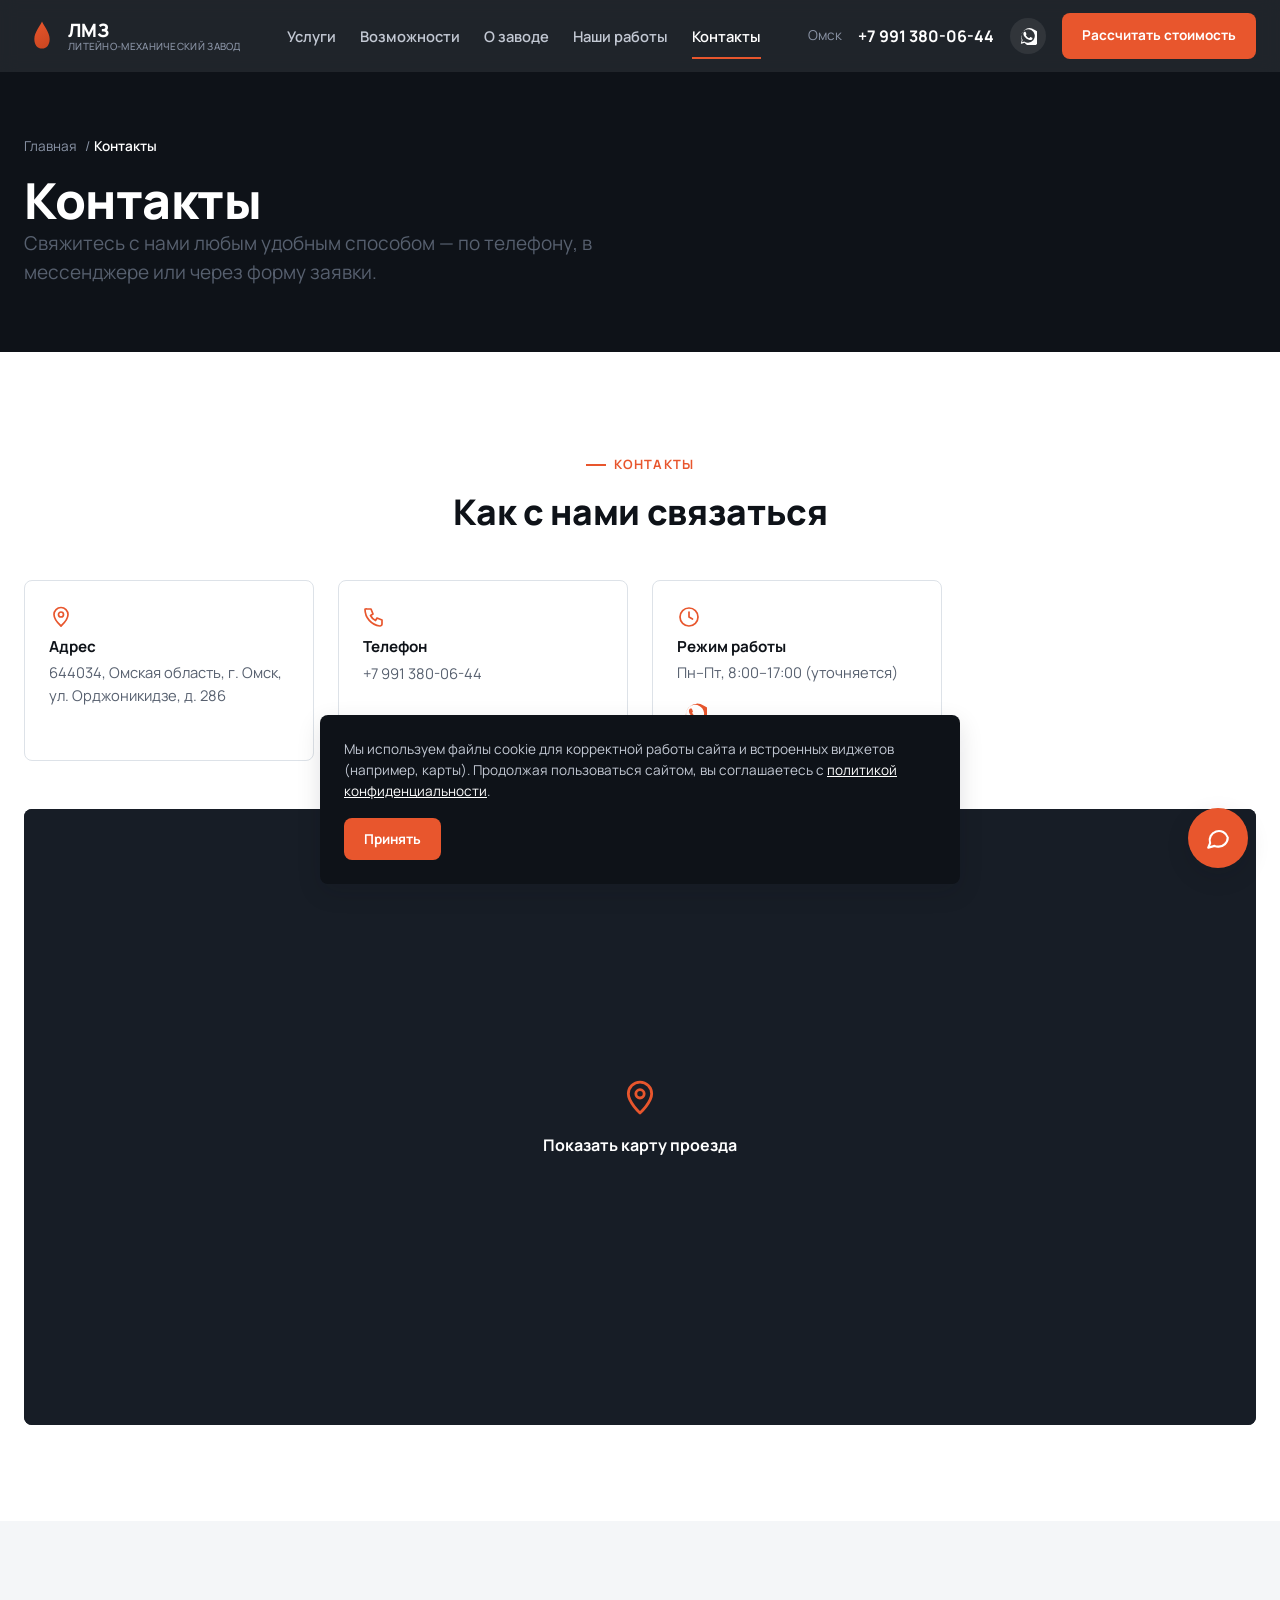
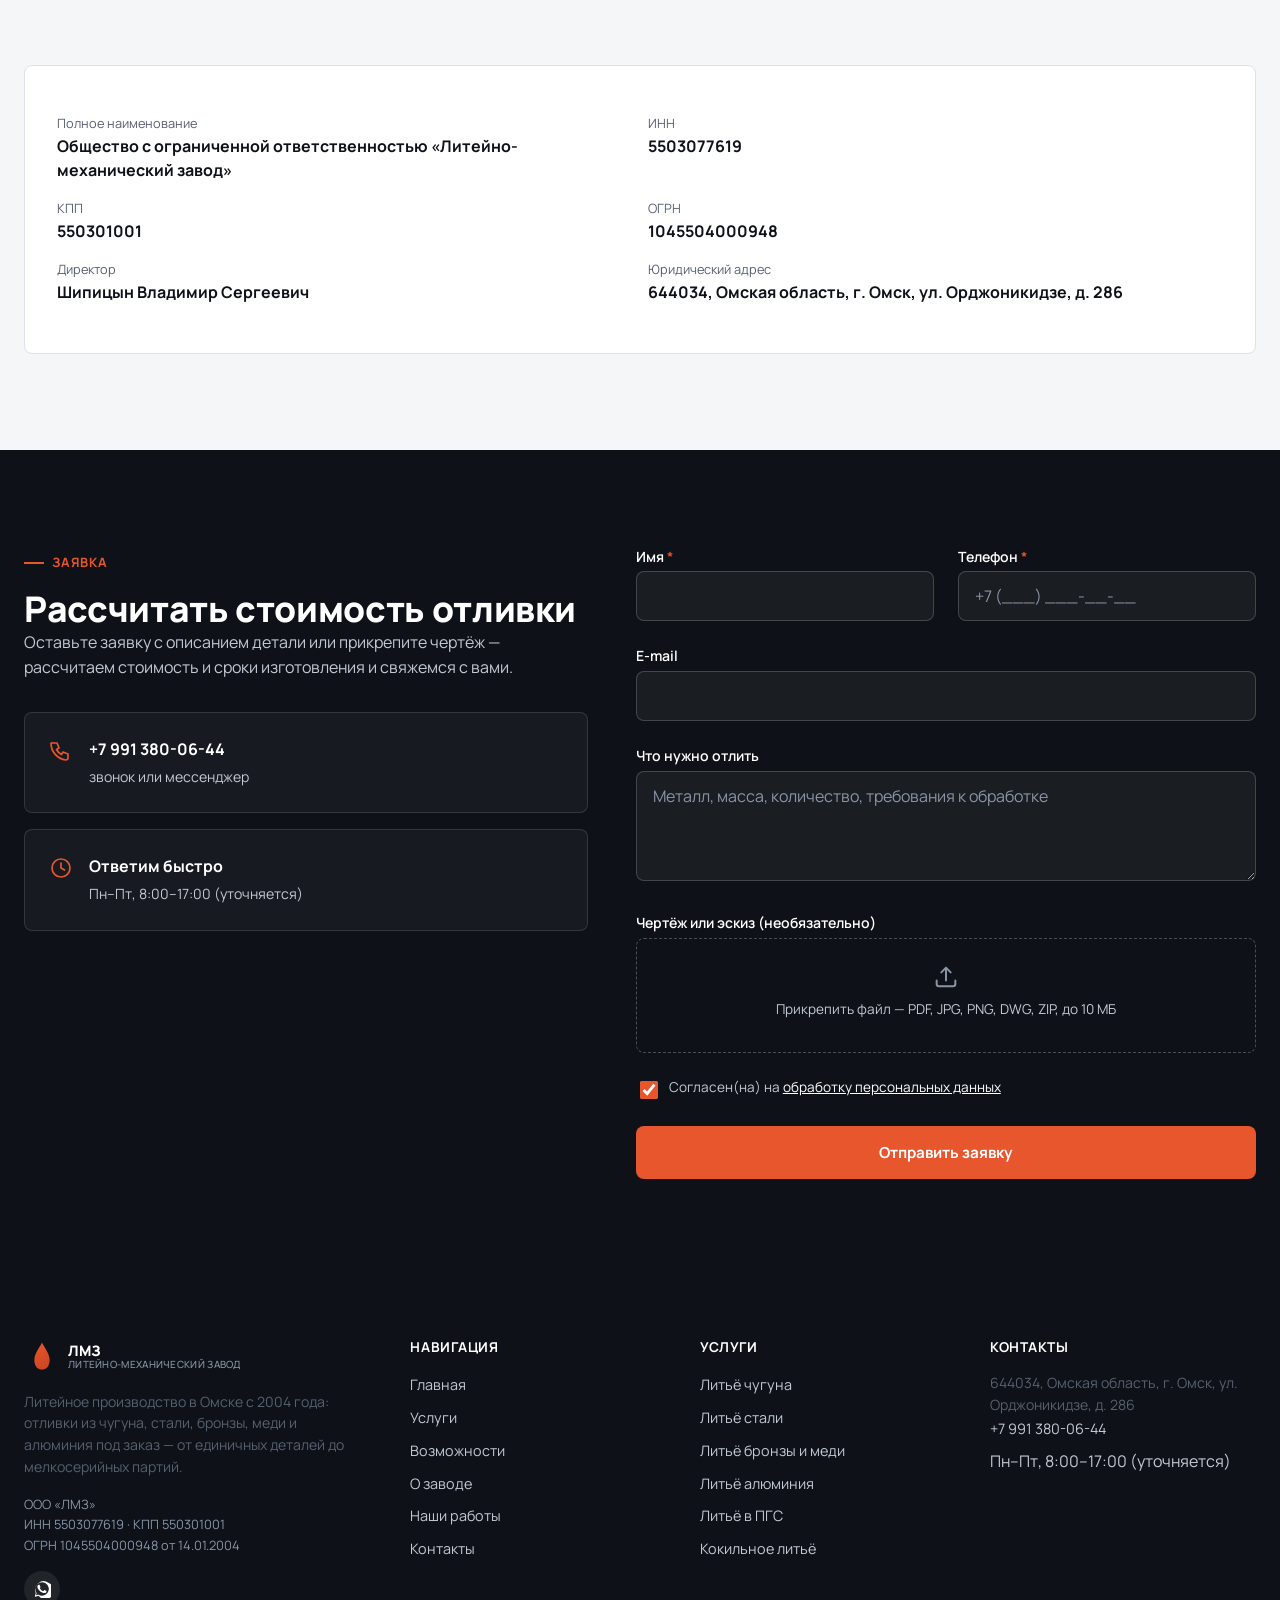
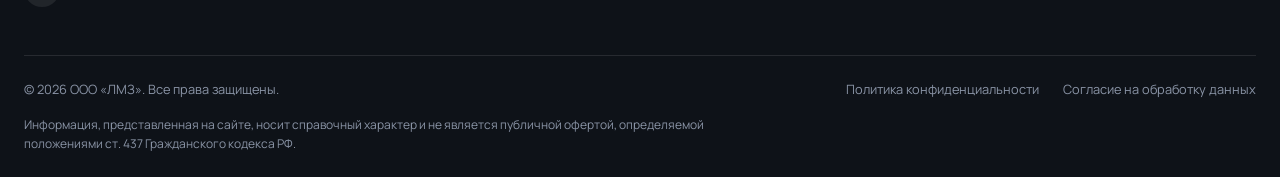
==== kontakty/index.html @ 40cdda14 "Fix flash of unstyled content on page load Remove the media="print"/onload async CSS trick on all pa" ====
<!DOCTYPE html>
<html lang="ru">
<head>
  <meta charset="UTF-8">
  <meta name="viewport" content="width=device-width, initial-scale=1">
  <title>Контакты ЛМЗ — адрес и телефон в Омске</title>
  <meta name="description" content="Контакты ООО «ЛМЗ»: адрес в Омске, телефон, мессенджеры, реквизиты компании, форма заявки на расчёт стоимости отливки.">
  <link rel="canonical" href="https://lmz-omsk.ru/kontakty/">
  <meta property="og:type" content="website">
  <meta property="og:locale" content="ru_RU">
  <meta property="og:site_name" content="ООО «ЛМЗ» — литейно-механический завод, Омск">
  <meta property="og:title" content="Контакты ЛМЗ — адрес и телефон в Омске">
  <meta property="og:description" content="Контакты ООО «ЛМЗ»: адрес в Омске, телефон, мессенджеры, реквизиты компании, форма заявки на расчёт стоимости отливки.">
  <meta property="og:url" content="https://lmz-omsk.ru/kontakty/">
  <meta property="og:image" content="https://lmz-omsk.ru/assets/img/og-image.png">
  <meta property="og:image:width" content="1200">
  <meta property="og:image:height" content="630">
  <meta name="twitter:card" content="summary_large_image">
  <meta name="twitter:title" content="Контакты ЛМЗ — адрес и телефон в Омске">
  <meta name="twitter:description" content="Контакты ООО «ЛМЗ»: адрес в Омске, телефон, мессенджеры, реквизиты компании, форма заявки на расчёт стоимости отливки.">
  <meta name="twitter:image" content="https://lmz-omsk.ru/assets/img/og-image.png">
  <link rel="icon" href="/favicon.ico" sizes="any">
  <link rel="icon" href="/assets/img/favicon.svg" type="image/svg+xml">
  <link rel="apple-touch-icon" href="/assets/img/apple-touch-icon.png">
  <link rel="manifest" href="/site.webmanifest">
  <meta name="theme-color" content="#0E1218">
  <link rel="preload" href="/assets/fonts/manrope-latin-700-normal.woff2" as="font" type="font/woff2" crossorigin>
  <link rel="preload" href="/assets/fonts/manrope-cyrillic-700-normal.woff2" as="font" type="font/woff2" crossorigin>
  <style>:root{--c-graphite-900:#0E1218;--c-graphite-800:#171D26;--c-bg:#F4F6F8;--c-white:#fff;--c-accent:#E8562D;--c-steel-light:#C3C9D4;--font-main:'Manrope',-apple-system,BlinkMacSystemFont,'Segoe UI',Arial,sans-serif;--header-h:72px;--container-max:1280px;--container-pad:16px}@media(min-width:768px){:root{--container-pad:24px}}*,*::before,*::after{box-sizing:border-box}body{margin:0;font-family:var(--font-main);color:#0E1218;background:var(--c-bg);line-height:1.55;overflow-x:hidden}.container{max-width:var(--container-max);margin:0 auto;padding-left:var(--container-pad);padding-right:var(--container-pad)}.site-header{position:sticky;top:0;z-index:500;background:rgba(14,18,24,.92);color:#fff;height:var(--header-h)}.site-header__inner{height:100%;display:flex;align-items:center;justify-content:space-between;gap:24px}.logo{display:flex;align-items:center;gap:8px;font-weight:800;font-size:1.15rem}h1{font-size:clamp(1.9rem,1.5rem + 2vw,3.2rem);font-weight:800;line-height:1.12}</style>
  <link rel="stylesheet" href="/assets/css/style.css">
  <script type="application/ld+json">{"@context":"https://schema.org","@type":"LocalBusiness","@id":"https://lmz-omsk.ru/#organization","name":"ООО «ЛМЗ» — Литейно-механический завод","legalName":"Общество с ограниченной ответственностью «Литейно-механический завод»","alternateName":"ЛМЗ","taxID":"5503077619","url":"https://lmz-omsk.ru/","logo":"https://lmz-omsk.ru/assets/img/icon-512.png","image":"https://lmz-omsk.ru/assets/img/og-image.png","telephone":"+79913800644","foundingDate":"2004-01-14","address":{"@type":"PostalAddress","streetAddress":"ул. Орджоникидзе, д. 286","addressLocality":"Омск","addressRegion":"Омская область","postalCode":"644034","addressCountry":"RU"},"geo":{"@type":"GeoCoordinates","latitude":54.9926,"longitude":73.3252},"openingHoursSpecification":{"@type":"OpeningHoursSpecification","dayOfWeek":["Monday","Tuesday","Wednesday","Thursday","Friday"],"opens":"08:00","closes":"17:00"},"priceRange":"$$"}</script>
  <script type="application/ld+json">{"@context":"https://schema.org","@type":"WebSite","@id":"https://lmz-omsk.ru/#website","url":"https://lmz-omsk.ru/","name":"ООО «ЛМЗ» — литейное производство в Омске","inLanguage":"ru-RU"}</script>
  <script type="application/ld+json">{"@context":"https://schema.org","@type":"BreadcrumbList","itemListElement":[{"@type":"ListItem","position":1,"name":"Главная","item":"https://lmz-omsk.ru/"},{"@type":"ListItem","position":2,"name":"Контакты"}]}</script>
  <!-- Яндекс.Метрика: вставьте код счётчика перед закрывающим тегом </head> или в начало <body>.
       Не забудьте задать window.YM_COUNTER_ID = <ваш ID> — main.js использует его для целей (form_submit, click_phone, click_messenger, map_open). -->
  <!-- Google Analytics (GA4): вставьте стандартный тег gtag.js перед закрывающим тегом </head>. -->
  
</head>
<body>
  <!-- Яндекс.Метрика (счётчик): вставьте код сразу после открывающего тега <body> -->
  <a class="skip-link" href="#main">К основному содержанию</a>
  <header class="site-header">
    <div class="container site-header__inner">
      <a href="/" class="logo" aria-label="ЛМЗ — на главную">
        <svg viewBox="0 0 40 40" class="logo__mark" aria-hidden="true"><path fill="url(#lmzGrad)" d="M20 4c1 3 8.5 12.3 8.5 19.2C28.5 30 24.8 34 20 34s-8.5-4-8.5-10.8C11.5 16.3 19 7 20 4z"/><defs><linearGradient id="lmzGrad" x1="11" y1="4" x2="29" y2="34" gradientUnits="userSpaceOnUse"><stop stop-color="#E8562D"/><stop offset="1" stop-color="#C8451F"/></linearGradient></defs></svg>
        <span class="logo__text">ЛМЗ<span class="logo__sub">Литейно-механический завод</span></span>
      </a>
      <nav class="main-nav" aria-label="Основная навигация">
        <a href="/uslugi/">Услуги</a>
        <a href="/vozmozhnosti/">Возможности</a>
        <a href="/o-zavode/">О заводе</a>
        <a href="/raboty/">Наши работы</a>
        <a href="/kontakty/">Контакты</a>
      </nav>
      <div class="header-actions">
        <span class="header-city">Омск</span>
        <a class="header-phone" href="tel:+79913800644" data-site-phone-href data-site-phone>+7 991 380-06-44</a>
        <div class="header-messengers">
          <a href="#" class="icon-btn icon-btn--whatsapp" data-messenger="whatsapp" data-messenger-wrap aria-label="Написать в WhatsApp"><svg viewBox="0 0 24 24" fill="currentColor" aria-hidden="true"><path d="M17.5 14.4c-.3-.1-1.7-.9-2-1-.3-.1-.5-.1-.7.1-.2.3-.8 1-.9 1.1-.2.2-.3.2-.6.1-.3-.1-1.3-.5-2.4-1.5-.9-.8-1.5-1.8-1.7-2.1-.2-.3 0-.5.1-.6.1-.1.3-.3.4-.5.1-.1.2-.3.2-.4.1-.2 0-.3 0-.5-.1-.1-.7-1.6-.9-2.2-.2-.5-.5-.5-.7-.5h-.6c-.2 0-.5.1-.8.4-.3.3-1 1-1 2.4s1.1 2.8 1.2 3c.1.2 2.1 3.2 5.1 4.4.7.3 1.3.5 1.7.6.7.2 1.4.2 1.9.1.6-.1 1.7-.7 2-1.4.2-.7.2-1.2.1-1.4-.1-.1-.3-.2-.6-.3z"/><path d="M20.5 3.5A11.4 11.4 0 0 0 3.7 17.4L2.5 21.5a.6.6 0 0 0 .74.74l4.24-1.13A11.4 11.4 0 1 0 20.5 3.5zM12 20.9a9 9 0 0 1-4.6-1.26l-.33-.2-3.06.8.82-2.98-.21-.34A9 9 0 1 1 12 20.9z"/></svg></a>
          <a href="#" class="icon-btn icon-btn--telegram" data-messenger="telegram" data-messenger-wrap aria-label="Написать в Telegram"><svg viewBox="0 0 24 24" fill="currentColor" aria-hidden="true"><path d="M21.4 4.2 3 11.2c-.9.35-.86 1.65.06 1.95l4.4 1.42 1.7 5.46c.24.77 1.2.99 1.77.42l2.5-2.5 4.62 3.4c.75.55 1.83.15 2.03-.75l3.3-14.9c.22-1.02-.79-1.9-1.98-1.45zM8.9 13.4l9-6.15c.3-.2.6.2.34.44l-7.4 6.9-.3 3.1-1.64-4.29z"/></svg></a>
          <a href="#" class="icon-btn icon-btn--max" data-messenger="max" data-messenger-wrap aria-label="Написать в MAX"><svg viewBox="0 0 24 24" fill="currentColor" aria-hidden="true"><path d="M4 5.5A2.5 2.5 0 0 1 6.5 3h11A2.5 2.5 0 0 1 20 5.5v9A2.5 2.5 0 0 1 17.5 17H10l-4.4 3.5c-.6.5-1.6.05-1.6-.75V17h-.5A2.5 2.5 0 0 1 1 14.5v-9A2.5 2.5 0 0 1 3.5 3H4v2.5z" opacity="0"/><rect x="2" y="4" width="20" height="14" rx="3" fill="none" stroke="currentColor" stroke-width="1.7"/><path d="M6 14V9l3 3.5L12 9v5" fill="none" stroke="currentColor" stroke-width="1.7" stroke-linecap="round" stroke-linejoin="round"/><path d="M15 9v5M18 9v5M15 11.3h3" fill="none" stroke="currentColor" stroke-width="1.7" stroke-linecap="round" stroke-linejoin="round"/></svg></a>
        </div>
        <a href="/kontakty/#zayavka" class="btn btn-primary btn-sm header-cta">Рассчитать стоимость</a>
        <button type="button" class="burger" aria-label="Открыть меню" aria-expanded="false">
          <span></span><span></span><span></span>
        </button>
      </div>
    </div>
  </header>
  <div class="mobile-menu" id="mobile-menu">
    <nav class="mobile-menu__nav" aria-label="Мобильная навигация">
      <a href="/">Главная</a>
      <a href="/uslugi/">Услуги</a>
      <a href="/vozmozhnosti/">Возможности</a>
      <a href="/o-zavode/">О заводе</a>
      <a href="/raboty/">Наши работы</a>
      <a href="/kontakty/">Контакты</a>
    </nav>
    <div class="mobile-menu__contacts">
      <a class="btn btn-primary btn-block" href="/kontakty/#zayavka">Рассчитать стоимость</a>
      <a class="header-phone" href="tel:+79913800644" data-site-phone-href data-site-phone style="display:block;font-size:1.2rem">+7 991 380-06-44</a>
      <div class="mobile-menu__messengers">
        <a href="#" class="icon-btn icon-btn--whatsapp" data-messenger="whatsapp" data-messenger-wrap aria-label="Написать в WhatsApp"><svg viewBox="0 0 24 24" fill="currentColor" aria-hidden="true"><path d="M17.5 14.4c-.3-.1-1.7-.9-2-1-.3-.1-.5-.1-.7.1-.2.3-.8 1-.9 1.1-.2.2-.3.2-.6.1-.3-.1-1.3-.5-2.4-1.5-.9-.8-1.5-1.8-1.7-2.1-.2-.3 0-.5.1-.6.1-.1.3-.3.4-.5.1-.1.2-.3.2-.4.1-.2 0-.3 0-.5-.1-.1-.7-1.6-.9-2.2-.2-.5-.5-.5-.7-.5h-.6c-.2 0-.5.1-.8.4-.3.3-1 1-1 2.4s1.1 2.8 1.2 3c.1.2 2.1 3.2 5.1 4.4.7.3 1.3.5 1.7.6.7.2 1.4.2 1.9.1.6-.1 1.7-.7 2-1.4.2-.7.2-1.2.1-1.4-.1-.1-.3-.2-.6-.3z"/><path d="M20.5 3.5A11.4 11.4 0 0 0 3.7 17.4L2.5 21.5a.6.6 0 0 0 .74.74l4.24-1.13A11.4 11.4 0 1 0 20.5 3.5zM12 20.9a9 9 0 0 1-4.6-1.26l-.33-.2-3.06.8.82-2.98-.21-.34A9 9 0 1 1 12 20.9z"/></svg></a>
        <a href="#" class="icon-btn icon-btn--telegram" data-messenger="telegram" data-messenger-wrap aria-label="Написать в Telegram"><svg viewBox="0 0 24 24" fill="currentColor" aria-hidden="true"><path d="M21.4 4.2 3 11.2c-.9.35-.86 1.65.06 1.95l4.4 1.42 1.7 5.46c.24.77 1.2.99 1.77.42l2.5-2.5 4.62 3.4c.75.55 1.83.15 2.03-.75l3.3-14.9c.22-1.02-.79-1.9-1.98-1.45zM8.9 13.4l9-6.15c.3-.2.6.2.34.44l-7.4 6.9-.3 3.1-1.64-4.29z"/></svg></a>
        <a href="#" class="icon-btn icon-btn--max" data-messenger="max" data-messenger-wrap aria-label="Написать в MAX"><svg viewBox="0 0 24 24" fill="currentColor" aria-hidden="true"><path d="M4 5.5A2.5 2.5 0 0 1 6.5 3h11A2.5 2.5 0 0 1 20 5.5v9A2.5 2.5 0 0 1 17.5 17H10l-4.4 3.5c-.6.5-1.6.05-1.6-.75V17h-.5A2.5 2.5 0 0 1 1 14.5v-9A2.5 2.5 0 0 1 3.5 3H4v2.5z" opacity="0"/><rect x="2" y="4" width="20" height="14" rx="3" fill="none" stroke="currentColor" stroke-width="1.7"/><path d="M6 14V9l3 3.5L12 9v5" fill="none" stroke="currentColor" stroke-width="1.7" stroke-linecap="round" stroke-linejoin="round"/><path d="M15 9v5M18 9v5M15 11.3h3" fill="none" stroke="currentColor" stroke-width="1.7" stroke-linecap="round" stroke-linejoin="round"/></svg></a>
      </div>
    </div>
  </div>
  <main id="main">
<header class="page-hero">
    <nav class="breadcrumbs" aria-label="Хлебные крошки"><div class="container"><ol><li><a href="/">Главная</a></li><li aria-current="page">Контакты</li></ol></div></nav>
    <div class="container">
      <h1>Контакты</h1>
      <p class="lead">Свяжитесь с нами любым удобным способом — по телефону, в мессенджере или через форму заявки.</p>
    </div>
  </header>

  <section class="section section--alt" id="kontakty-blok">
    <div class="container">
      <div class="section-head section-head--center">
        <span class="eyebrow">Контакты</span>
        <h2>Как с нами связаться</h2>
      </div>
      <div class="contacts-grid">
        <div class="contact-card reveal"><svg viewBox="0 0 24 24" fill="none" stroke="currentColor" stroke-width="1.7" stroke-linecap="round" stroke-linejoin="round" aria-hidden="true"><path d="M12 21s-7-6.4-7-11.5A7 7 0 0 1 19 9.5C19 14.6 12 21 12 21z"/><circle cx="12" cy="9.5" r="2.5"/></svg><h3>Адрес</h3><div data-site-address>644034, Омская область, г. Омск, ул. Орджоникидзе, д. 286</div></div>
        <div class="contact-card reveal"><svg viewBox="0 0 24 24" fill="none" stroke="currentColor" stroke-width="1.7" stroke-linecap="round" stroke-linejoin="round" aria-hidden="true"><path d="M4 4h4l2 5-2.5 1.5a11 11 0 0 0 5 5L14 13l5 2v4a2 2 0 0 1-2.2 2A17 17 0 0 1 2 4.2 2 2 0 0 1 4 4z"/></svg><h3>Телефон</h3><a href="tel:+79913800644" data-site-phone-href data-site-phone>+7 991 380-06-44</a></div>
        <div class="contact-card reveal" data-hide-if-empty><svg viewBox="0 0 24 24" fill="none" stroke="currentColor" stroke-width="1.7" stroke-linecap="round" stroke-linejoin="round" aria-hidden="true"><rect x="3" y="5" width="18" height="14" rx="2"/><path d="m4 7 8 6 8-6"/></svg><h3>E-mail</h3><a href="mailto:" data-site-email-href data-site-email></a></div>
        <div class="contact-card reveal"><svg viewBox="0 0 24 24" fill="none" stroke="currentColor" stroke-width="1.7" stroke-linecap="round" stroke-linejoin="round" aria-hidden="true"><circle cx="12" cy="12" r="9"/><path d="M12 7v5l3.5 2"/></svg><h3>Режим работы</h3><div data-site-schedule>Пн–Пт, 8:00–17:00 (уточняется)</div>
          <div class="contact-messengers">
            <a href="#" class="icon-btn icon-btn--whatsapp" data-messenger="whatsapp" data-messenger-wrap aria-label="WhatsApp"><svg viewBox="0 0 24 24" fill="currentColor" aria-hidden="true"><path d="M17.5 14.4c-.3-.1-1.7-.9-2-1-.3-.1-.5-.1-.7.1-.2.3-.8 1-.9 1.1-.2.2-.3.2-.6.1-.3-.1-1.3-.5-2.4-1.5-.9-.8-1.5-1.8-1.7-2.1-.2-.3 0-.5.1-.6.1-.1.3-.3.4-.5.1-.1.2-.3.2-.4.1-.2 0-.3 0-.5-.1-.1-.7-1.6-.9-2.2-.2-.5-.5-.5-.7-.5h-.6c-.2 0-.5.1-.8.4-.3.3-1 1-1 2.4s1.1 2.8 1.2 3c.1.2 2.1 3.2 5.1 4.4.7.3 1.3.5 1.7.6.7.2 1.4.2 1.9.1.6-.1 1.7-.7 2-1.4.2-.7.2-1.2.1-1.4-.1-.1-.3-.2-.6-.3z"/><path d="M20.5 3.5A11.4 11.4 0 0 0 3.7 17.4L2.5 21.5a.6.6 0 0 0 .74.74l4.24-1.13A11.4 11.4 0 1 0 20.5 3.5zM12 20.9a9 9 0 0 1-4.6-1.26l-.33-.2-3.06.8.82-2.98-.21-.34A9 9 0 1 1 12 20.9z"/></svg></a>
            <a href="#" class="icon-btn icon-btn--telegram" data-messenger="telegram" data-messenger-wrap aria-label="Telegram"><svg viewBox="0 0 24 24" fill="currentColor" aria-hidden="true"><path d="M21.4 4.2 3 11.2c-.9.35-.86 1.65.06 1.95l4.4 1.42 1.7 5.46c.24.77 1.2.99 1.77.42l2.5-2.5 4.62 3.4c.75.55 1.83.15 2.03-.75l3.3-14.9c.22-1.02-.79-1.9-1.98-1.45zM8.9 13.4l9-6.15c.3-.2.6.2.34.44l-7.4 6.9-.3 3.1-1.64-4.29z"/></svg></a>
            <a href="#" class="icon-btn icon-btn--max" data-messenger="max" data-messenger-wrap aria-label="MAX"><svg viewBox="0 0 24 24" fill="currentColor" aria-hidden="true"><path d="M4 5.5A2.5 2.5 0 0 1 6.5 3h11A2.5 2.5 0 0 1 20 5.5v9A2.5 2.5 0 0 1 17.5 17H10l-4.4 3.5c-.6.5-1.6.05-1.6-.75V17h-.5A2.5 2.5 0 0 1 1 14.5v-9A2.5 2.5 0 0 1 3.5 3H4v2.5z" opacity="0"/><rect x="2" y="4" width="20" height="14" rx="3" fill="none" stroke="currentColor" stroke-width="1.7"/><path d="M6 14V9l3 3.5L12 9v5" fill="none" stroke="currentColor" stroke-width="1.7" stroke-linecap="round" stroke-linejoin="round"/><path d="M15 9v5M18 9v5M15 11.3h3" fill="none" stroke="currentColor" stroke-width="1.7" stroke-linecap="round" stroke-linejoin="round"/></svg></a>
          </div>
        </div>
      </div>
      <div class="map-embed reveal" data-map-src="https://yandex.ru/map-widget/v1/?ll=73.3252%2C54.9926&z=16&pt=73.3252,54.9926,pm2rdm">
        <button type="button" class="map-embed__preview">
          <svg viewBox="0 0 24 24" fill="none" stroke="currentColor" stroke-width="1.7" stroke-linecap="round" stroke-linejoin="round" aria-hidden="true"><path d="M12 21s-7-6.4-7-11.5A7 7 0 0 1 19 9.5C19 14.6 12 21 12 21z"/><circle cx="12" cy="9.5" r="2.5"/></svg>
          <span>Показать карту проезда</span>
        </button>
      </div>
    </div>
  </section>

  <section class="section">
    <div class="container">
      <div class="requisites reveal">
        <dl>
          <div><dt>Полное наименование</dt><dd>Общество с ограниченной ответственностью «Литейно-механический завод»</dd></div>
          <div><dt>ИНН</dt><dd data-site-inn>5503077619</dd></div>
          <div><dt>КПП</dt><dd data-site-kpp>550301001</dd></div>
          <div><dt>ОГРН</dt><dd data-site-ogrn>1045504000948</dd></div>
          <div><dt>Директор</dt><dd>Шипицын Владимир Сергеевич</dd></div>
          <div><dt>Юридический адрес</dt><dd data-site-address>644034, Омская область, г. Омск, ул. Орджоникидзе, д. 286</dd></div>
        </dl>
      </div>
    </div>
  </section>

  <section class="section form-section" id="zayavka">
    <div class="container">
      <div class="form-layout">
        <div class="form-side reveal">
          <span class="eyebrow">Заявка</span>
          <h2>Рассчитать стоимость отливки</h2>
          <p>Оставьте заявку с описанием детали или прикрепите чертёж — рассчитаем стоимость и сроки изготовления и свяжемся с вами.</p>
          <div class="form-side-facts">
            <div class="pill"><svg viewBox="0 0 24 24" fill="none" stroke="currentColor" stroke-width="1.7" stroke-linecap="round" stroke-linejoin="round" aria-hidden="true"><path d="M4 4h4l2 5-2.5 1.5a11 11 0 0 0 5 5L14 13l5 2v4a2 2 0 0 1-2.2 2A17 17 0 0 1 2 4.2 2 2 0 0 1 4 4z"/></svg><div><strong data-site-phone>+7 991 380-06-44</strong><span>звонок или мессенджер</span></div></div>
            <div class="pill"><svg viewBox="0 0 24 24" fill="none" stroke="currentColor" stroke-width="1.7" stroke-linecap="round" stroke-linejoin="round" aria-hidden="true"><circle cx="12" cy="12" r="9"/><path d="M12 7v5l3.5 2"/></svg><div><strong>Ответим быстро</strong><span data-site-schedule>Пн–Пт, 8:00–17:00 (уточняется)</span></div></div>
          </div>
        </div>
        <div class="reveal">
          <form data-ajax-form data-form-type="calc" action="/mail/send.php" method="post" enctype="multipart/form-data" novalidate>
            <input type="hidden" name="form_type" value="calc">
            <input type="hidden" name="form_ts" value="">
            <div class="honeypot" aria-hidden="true">
              <label for="hp-website">Оставьте это поле пустым</label>
              <input type="text" id="hp-website" name="website" tabindex="-1" autocomplete="off">
            </div>
            <div class="grid grid-2">
              <div class="field">
                <label for="f-name">Имя <span class="req">*</span></label>
                <input type="text" id="f-name" name="name" required autocomplete="name">
                <div class="field-error">Пожалуйста, укажите имя</div>
              </div>
              <div class="field">
                <label for="f-phone">Телефон <span class="req">*</span></label>
                <input type="tel" id="f-phone" name="phone" required autocomplete="tel" placeholder="+7 (___) ___-__-__">
                <div class="field-error">Проверьте номер телефона</div>
              </div>
            </div>
            <div class="field">
              <label for="f-email">E-mail</label>
              <input type="email" id="f-email" name="email" autocomplete="email">
            </div>
            <div class="field">
              <label for="f-message">Что нужно отлить</label>
              <textarea id="f-message" name="message" placeholder="Металл, масса, количество, требования к обработке"></textarea>
            </div>
            <div class="field">
              <label for="f-file">Чертёж или эскиз (необязательно)</label>
              <div class="file-drop">
                <svg viewBox="0 0 24 24" fill="none" stroke="currentColor" stroke-width="1.7" stroke-linecap="round" stroke-linejoin="round" aria-hidden="true"><path d="M12 15V4M8 8l4-4 4 4"/><path d="M4 15v3a2 2 0 0 0 2 2h12a2 2 0 0 0 2-2v-3"/></svg>
                <span>Прикрепить файл — PDF, JPG, PNG, DWG, ZIP, до 10 МБ</span>
                <span class="file-name"></span>
                <input type="file" id="f-file" name="drawing" accept=".pdf,.jpg,.jpeg,.png,.dwg,.zip">
              </div>
            </div>
            <div class="checkbox-field">
              <input type="checkbox" id="f-consent" name="consent" required checked value="1">
              <label for="f-consent">Согласен(на) на <a href="/soglasie-na-obrabotku-dannyh/" target="_blank">обработку персональных данных</a></label>
            </div>
            <button type="submit" class="btn btn-primary btn-block">Отправить заявку</button>
            <div class="form-status" role="status" aria-live="polite"></div>
          </form>
        </div>
      </div>
    </div>
  </section>
  </main>
  <footer class="site-footer">
    <div class="container">
      <div class="footer-grid">
        <div class="footer-col">
          <a href="/" class="logo" aria-label="ЛМЗ — на главную" style="margin-bottom:16px">
            <svg viewBox="0 0 40 40" class="logo__mark" aria-hidden="true"><path fill="url(#lmzGrad)" d="M20 4c1 3 8.5 12.3 8.5 19.2C28.5 30 24.8 34 20 34s-8.5-4-8.5-10.8C11.5 16.3 19 7 20 4z"/><defs><linearGradient id="lmzGrad" x1="11" y1="4" x2="29" y2="34" gradientUnits="userSpaceOnUse"><stop stop-color="#E8562D"/><stop offset="1" stop-color="#C8451F"/></linearGradient></defs></svg>
            <span class="logo__text" style="color:#fff">ЛМЗ<span class="logo__sub">Литейно-механический завод</span></span>
          </a>
          <p>Литейное производство в Омске с <span data-site-founded>2004</span> года: отливки из чугуна, стали, бронзы, меди и алюминия под заказ — от единичных деталей до мелкосерийных партий.</p>
          <div class="footer-requisites">
            ООО «ЛМЗ»<br>
            ИНН <span data-site-inn>5503077619</span> · КПП 550301001<br>
            ОГРН <span data-site-ogrn>1045504000948</span> от 14.01.2004
          </div>
          <div class="footer-messengers">
            <a href="#" class="icon-btn icon-btn--whatsapp" data-messenger="whatsapp" data-messenger-wrap aria-label="Написать в WhatsApp"><svg viewBox="0 0 24 24" fill="currentColor" aria-hidden="true"><path d="M17.5 14.4c-.3-.1-1.7-.9-2-1-.3-.1-.5-.1-.7.1-.2.3-.8 1-.9 1.1-.2.2-.3.2-.6.1-.3-.1-1.3-.5-2.4-1.5-.9-.8-1.5-1.8-1.7-2.1-.2-.3 0-.5.1-.6.1-.1.3-.3.4-.5.1-.1.2-.3.2-.4.1-.2 0-.3 0-.5-.1-.1-.7-1.6-.9-2.2-.2-.5-.5-.5-.7-.5h-.6c-.2 0-.5.1-.8.4-.3.3-1 1-1 2.4s1.1 2.8 1.2 3c.1.2 2.1 3.2 5.1 4.4.7.3 1.3.5 1.7.6.7.2 1.4.2 1.9.1.6-.1 1.7-.7 2-1.4.2-.7.2-1.2.1-1.4-.1-.1-.3-.2-.6-.3z"/><path d="M20.5 3.5A11.4 11.4 0 0 0 3.7 17.4L2.5 21.5a.6.6 0 0 0 .74.74l4.24-1.13A11.4 11.4 0 1 0 20.5 3.5zM12 20.9a9 9 0 0 1-4.6-1.26l-.33-.2-3.06.8.82-2.98-.21-.34A9 9 0 1 1 12 20.9z"/></svg></a>
            <a href="#" class="icon-btn icon-btn--telegram" data-messenger="telegram" data-messenger-wrap aria-label="Написать в Telegram"><svg viewBox="0 0 24 24" fill="currentColor" aria-hidden="true"><path d="M21.4 4.2 3 11.2c-.9.35-.86 1.65.06 1.95l4.4 1.42 1.7 5.46c.24.77 1.2.99 1.77.42l2.5-2.5 4.62 3.4c.75.55 1.83.15 2.03-.75l3.3-14.9c.22-1.02-.79-1.9-1.98-1.45zM8.9 13.4l9-6.15c.3-.2.6.2.34.44l-7.4 6.9-.3 3.1-1.64-4.29z"/></svg></a>
            <a href="#" class="icon-btn icon-btn--max" data-messenger="max" data-messenger-wrap aria-label="Написать в MAX"><svg viewBox="0 0 24 24" fill="currentColor" aria-hidden="true"><path d="M4 5.5A2.5 2.5 0 0 1 6.5 3h11A2.5 2.5 0 0 1 20 5.5v9A2.5 2.5 0 0 1 17.5 17H10l-4.4 3.5c-.6.5-1.6.05-1.6-.75V17h-.5A2.5 2.5 0 0 1 1 14.5v-9A2.5 2.5 0 0 1 3.5 3H4v2.5z" opacity="0"/><rect x="2" y="4" width="20" height="14" rx="3" fill="none" stroke="currentColor" stroke-width="1.7"/><path d="M6 14V9l3 3.5L12 9v5" fill="none" stroke="currentColor" stroke-width="1.7" stroke-linecap="round" stroke-linejoin="round"/><path d="M15 9v5M18 9v5M15 11.3h3" fill="none" stroke="currentColor" stroke-width="1.7" stroke-linecap="round" stroke-linejoin="round"/></svg></a>
          </div>
        </div>
        <div class="footer-col">
          <h3>Навигация</h3>
          <ul>
            <li><a href="/">Главная</a></li>
            <li><a href="/uslugi/">Услуги</a></li>
            <li><a href="/vozmozhnosti/">Возможности</a></li>
            <li><a href="/o-zavode/">О заводе</a></li>
            <li><a href="/raboty/">Наши работы</a></li>
            <li><a href="/kontakty/">Контакты</a></li>
          </ul>
        </div>
        <div class="footer-col">
          <h3>Услуги</h3>
          <ul>
            <li><a href="/uslugi/lityo-chuguna/">Литьё чугуна</a></li>
            <li><a href="/uslugi/lityo-stali/">Литьё стали</a></li>
            <li><a href="/uslugi/lityo-bronzy-i-medi/">Литьё бронзы и меди</a></li>
            <li><a href="/uslugi/lityo-alyuminiya/">Литьё алюминия</a></li>
            <li><a href="/uslugi/lityo-v-pgs/">Литьё в ПГС</a></li>
            <li><a href="/uslugi/kokilnoe-lityo/">Кокильное литьё</a></li>
          </ul>
        </div>
        <div class="footer-col">
          <h3>Контакты</h3>
          <p data-site-address>644034, Омская область, г. Омск, ул. Орджоникидзе, д. 286</p>
          <ul>
            <li><a href="tel:+79913800644" data-site-phone-href data-site-phone>+7 991 380-06-44</a></li>
            <li data-hide-if-empty><a href="mailto:" data-site-email-href data-site-email></a></li>
            <li><span data-site-schedule>Пн–Пт, 8:00–17:00 (уточняется)</span></li>
          </ul>
        </div>
      </div>
      <div class="footer-bottom">
        <span>© <span data-site-year>2026</span> ООО «ЛМЗ». Все права защищены.</span>
        <div class="footer-bottom-links">
          <a href="/politika-konfidencialnosti/">Политика конфиденциальности</a>
          <a href="/soglasie-na-obrabotku-dannyh/">Согласие на обработку данных</a>
        </div>
      </div>
      <p class="footer-disclaimer">Информация, представленная на сайте, носит справочный характер и не является публичной офертой, определяемой положениями ст. 437 Гражданского кодекса РФ.</p>
    </div>
  </footer>
  <div class="messenger-widget">
    <div class="messenger-widget__fan">
      <a class="messenger-widget__item messenger-widget__item--whatsapp" data-messenger="whatsapp" data-messenger-wrap href="#" aria-label="Написать в WhatsApp"><span class="icon-btn"><svg viewBox="0 0 24 24" fill="currentColor" aria-hidden="true"><path d="M17.5 14.4c-.3-.1-1.7-.9-2-1-.3-.1-.5-.1-.7.1-.2.3-.8 1-.9 1.1-.2.2-.3.2-.6.1-.3-.1-1.3-.5-2.4-1.5-.9-.8-1.5-1.8-1.7-2.1-.2-.3 0-.5.1-.6.1-.1.3-.3.4-.5.1-.1.2-.3.2-.4.1-.2 0-.3 0-.5-.1-.1-.7-1.6-.9-2.2-.2-.5-.5-.5-.7-.5h-.6c-.2 0-.5.1-.8.4-.3.3-1 1-1 2.4s1.1 2.8 1.2 3c.1.2 2.1 3.2 5.1 4.4.7.3 1.3.5 1.7.6.7.2 1.4.2 1.9.1.6-.1 1.7-.7 2-1.4.2-.7.2-1.2.1-1.4-.1-.1-.3-.2-.6-.3z"/><path d="M20.5 3.5A11.4 11.4 0 0 0 3.7 17.4L2.5 21.5a.6.6 0 0 0 .74.74l4.24-1.13A11.4 11.4 0 1 0 20.5 3.5zM12 20.9a9 9 0 0 1-4.6-1.26l-.33-.2-3.06.8.82-2.98-.21-.34A9 9 0 1 1 12 20.9z"/></svg></span>WhatsApp</a>
      <a class="messenger-widget__item messenger-widget__item--telegram" data-messenger="telegram" data-messenger-wrap href="#" aria-label="Написать в Telegram"><span class="icon-btn"><svg viewBox="0 0 24 24" fill="currentColor" aria-hidden="true"><path d="M21.4 4.2 3 11.2c-.9.35-.86 1.65.06 1.95l4.4 1.42 1.7 5.46c.24.77 1.2.99 1.77.42l2.5-2.5 4.62 3.4c.75.55 1.83.15 2.03-.75l3.3-14.9c.22-1.02-.79-1.9-1.98-1.45zM8.9 13.4l9-6.15c.3-.2.6.2.34.44l-7.4 6.9-.3 3.1-1.64-4.29z"/></svg></span>Telegram</a>
      <a class="messenger-widget__item messenger-widget__item--max" data-messenger="max" data-messenger-wrap href="#" aria-label="Написать в MAX"><span class="icon-btn"><svg viewBox="0 0 24 24" fill="currentColor" aria-hidden="true"><path d="M4 5.5A2.5 2.5 0 0 1 6.5 3h11A2.5 2.5 0 0 1 20 5.5v9A2.5 2.5 0 0 1 17.5 17H10l-4.4 3.5c-.6.5-1.6.05-1.6-.75V17h-.5A2.5 2.5 0 0 1 1 14.5v-9A2.5 2.5 0 0 1 3.5 3H4v2.5z" opacity="0"/><rect x="2" y="4" width="20" height="14" rx="3" fill="none" stroke="currentColor" stroke-width="1.7"/><path d="M6 14V9l3 3.5L12 9v5" fill="none" stroke="currentColor" stroke-width="1.7" stroke-linecap="round" stroke-linejoin="round"/><path d="M15 9v5M18 9v5M15 11.3h3" fill="none" stroke="currentColor" stroke-width="1.7" stroke-linecap="round" stroke-linejoin="round"/></svg></span>MAX</a>
    </div>
    <button type="button" class="messenger-widget__toggle" aria-label="Связаться с нами" aria-expanded="false"><svg viewBox="0 0 24 24" fill="none" stroke="currentColor" stroke-width="2" stroke-linecap="round" stroke-linejoin="round" aria-hidden="true"><path d="M21 11.5a8.4 8.4 0 0 1-8.9 8.4 8.6 8.6 0 0 1-3.3-.6L3 21l1.7-4.3A8.4 8.4 0 1 1 21 11.5z"/></svg></button>
  </div>
  <div class="modal" id="modal-callback" role="dialog" aria-modal="true" aria-labelledby="modal-callback-title">
    <div class="modal__overlay" data-close-modal></div>
    <div class="modal__panel">
      <button class="modal__close" type="button" data-close-modal aria-label="Закрыть окно"><svg viewBox="0 0 24 24" fill="none" stroke="currentColor" stroke-width="2" stroke-linecap="round" stroke-linejoin="round" aria-hidden="true"><path d="M6 6l12 12M18 6 6 18"/></svg></button>
      <h3 id="modal-callback-title">Заказать обратный звонок</h3>
      <p>Оставьте телефон — перезвоним в рабочее время и обсудим детали заказа.</p>
      <form data-ajax-form data-form-type="callback" action="/mail/send.php" method="post" novalidate>
        <input type="hidden" name="form_type" value="callback">
        <input type="hidden" name="form_ts" value="">
        <div class="honeypot" aria-hidden="true">
          <label for="cb-website">Оставьте это поле пустым</label>
          <input type="text" id="cb-website" name="website" tabindex="-1" autocomplete="off">
        </div>
        <div class="field">
          <label for="cb-name">Имя <span class="req">*</span></label>
          <input type="text" id="cb-name" name="name" required autocomplete="name">
          <div class="field-error">Пожалуйста, укажите имя</div>
        </div>
        <div class="field">
          <label for="cb-phone">Телефон <span class="req">*</span></label>
          <input type="tel" id="cb-phone" name="phone" required autocomplete="tel" placeholder="+7 (___) ___-__-__">
          <div class="field-error">Проверьте номер телефона</div>
        </div>
        <div class="checkbox-field">
          <input type="checkbox" id="cb-consent" name="consent" required checked value="1">
          <label for="cb-consent">Согласен(на) на <a href="/soglasie-na-obrabotku-dannyh/" target="_blank">обработку персональных данных</a></label>
        </div>
        <button type="submit" class="btn btn-primary btn-block">Заказать звонок</button>
        <div class="form-status" role="status" aria-live="polite"></div>
      </form>
    </div>
  </div>
  <div class="cookie-banner" role="region" aria-label="Уведомление об использовании cookie">
    <p>Мы используем файлы cookie для корректной работы сайта и встроенных виджетов (например, карты). Продолжая пользоваться сайтом, вы соглашаетесь с <a href="/politika-konfidencialnosti/">политикой конфиденциальности</a>.</p>
    <div class="cookie-banner__actions">
      <button type="button" class="btn btn-primary btn-sm" data-cookie-accept>Принять</button>
    </div>
  </div>
  <script src="/assets/js/config.js" defer></script>
  <script src="/assets/js/main.js" defer></script>
  
  <!-- Google Analytics (GA4): либо разместите здесь, либо в <head> — см. комментарий выше -->
</body>
</html>
---- assets/css/style.css ----
/* ==========================================================================
   ЛМЗ — Литейно-механический завод, Омск
   Стили сайта. Секции см. по заголовкам ниже.
   ========================================================================== */

/* --------------------------------------------------------------------------
   1. ШРИФТЫ (локально, без внешних CDN)
   -------------------------------------------------------------------------- */
@font-face {
  font-family: 'Manrope';
  font-style: normal;
  font-weight: 400;
  font-display: swap;
  src: url('../fonts/manrope-cyrillic-400-normal.woff2') format('woff2');
  unicode-range: U+0301, U+0400-045F, U+0490-0491, U+04B0-04B1, U+2116;
}
@font-face {
  font-family: 'Manrope';
  font-style: normal;
  font-weight: 400;
  font-display: swap;
  src: url('../fonts/manrope-latin-400-normal.woff2') format('woff2');
}
@font-face {
  font-family: 'Manrope';
  font-style: normal;
  font-weight: 500;
  font-display: swap;
  src: url('../fonts/manrope-cyrillic-500-normal.woff2') format('woff2');
  unicode-range: U+0301, U+0400-045F, U+0490-0491, U+04B0-04B1, U+2116;
}
@font-face {
  font-family: 'Manrope';
  font-style: normal;
  font-weight: 500;
  font-display: swap;
  src: url('../fonts/manrope-latin-500-normal.woff2') format('woff2');
}
@font-face {
  font-family: 'Manrope';
  font-style: normal;
  font-weight: 600;
  font-display: swap;
  src: url('../fonts/manrope-cyrillic-600-normal.woff2') format('woff2');
  unicode-range: U+0301, U+0400-045F, U+0490-0491, U+04B0-04B1, U+2116;
}
@font-face {
  font-family: 'Manrope';
  font-style: normal;
  font-weight: 600;
  font-display: swap;
  src: url('../fonts/manrope-latin-600-normal.woff2') format('woff2');
}
@font-face {
  font-family: 'Manrope';
  font-style: normal;
  font-weight: 700;
  font-display: swap;
  src: url('../fonts/manrope-cyrillic-700-normal.woff2') format('woff2');
  unicode-range: U+0301, U+0400-045F, U+0490-0491, U+04B0-04B1, U+2116;
}
@font-face {
  font-family: 'Manrope';
  font-style: normal;
  font-weight: 700;
  font-display: swap;
  src: url('../fonts/manrope-latin-700-normal.woff2') format('woff2');
}
@font-face {
  font-family: 'Manrope';
  font-style: normal;
  font-weight: 800;
  font-display: swap;
  src: url('../fonts/manrope-cyrillic-800-normal.woff2') format('woff2');
  unicode-range: U+0301, U+0400-045F, U+0490-0491, U+04B0-04B1, U+2116;
}
@font-face {
  font-family: 'Manrope';
  font-style: normal;
  font-weight: 800;
  font-display: swap;
  src: url('../fonts/manrope-latin-800-normal.woff2') format('woff2');
}

/* --------------------------------------------------------------------------
   2. ПЕРЕМЕННЫЕ ДИЗАЙН-СИСТЕМЫ
   -------------------------------------------------------------------------- */
:root {
  /* Палитра */
  --c-graphite-900: #0E1218;
  --c-graphite-800: #171D26;
  --c-graphite-700: #232B38;
  --c-steel: #8A94A6;
  --c-steel-light: #C3C9D4;
  --c-bg: #F4F6F8;
  --c-white: #FFFFFF;
  --c-accent: #E8562D;
  --c-accent-hover: #C8451F;
  --c-accent-light: #FDECE5;
  --c-success: #2E9E5B;
  --c-error: #D93A3A;

  --c-text: var(--c-graphite-900);
  --c-text-muted: #57606F;
  --c-border: #DDE2E8;

  /* Типографика */
  --font-main: 'Manrope', -apple-system, BlinkMacSystemFont, 'Segoe UI', Arial, sans-serif;

  /* Отступы */
  --sp-1: 4px;
  --sp-2: 8px;
  --sp-3: 16px;
  --sp-4: 24px;
  --sp-5: 32px;
  --sp-6: 48px;
  --sp-7: 64px;
  --sp-8: 96px;

  /* Сетка */
  --container-max: 1280px;
  --container-pad: 16px;

  /* Радиусы и тени */
  --radius-sm: 4px;
  --radius-md: 8px;
  --shadow-sm: 0 1px 3px rgba(14, 18, 24, 0.08);
  --shadow-md: 0 8px 24px rgba(14, 18, 24, 0.12);

  /* Анимации */
  --ease: cubic-bezier(0.4, 0, 0.2, 1);
  --dur-fast: 0.18s;
  --dur-base: 0.32s;

  --header-h: 72px;
}

@media (min-width: 768px) {
  :root { --container-pad: 24px; }
}

/* --------------------------------------------------------------------------
   3. СБРОС / БАЗА
   -------------------------------------------------------------------------- */
*, *::before, *::after { box-sizing: border-box; }
html { scroll-behavior: smooth; }
@media (prefers-reduced-motion: reduce) {
  html { scroll-behavior: auto; }
  *, *::before, *::after {
    animation-duration: 0.001ms !important;
    animation-iteration-count: 1 !important;
    transition-duration: 0.001ms !important;
    scroll-behavior: auto !important;
  }
}
body {
  margin: 0;
  font-family: var(--font-main);
  color: var(--c-text);
  background: var(--c-bg);
  font-size: 16px;
  line-height: 1.55;
  -webkit-font-smoothing: antialiased;
  text-rendering: optimizeLegibility;
  overflow-x: hidden;
}
img, svg, picture { max-width: 100%; display: block; }
[hidden] { display: none !important; }
a { color: inherit; text-decoration: none; }
ul, ol { margin: 0; padding: 0; list-style: none; }
h1, h2, h3, h4, p, figure { margin: 0; }
button { font-family: inherit; cursor: pointer; }
input, textarea, select, button { font-family: inherit; font-size: inherit; }
table { border-collapse: collapse; width: 100%; }

/* Фокус-стили — доступность */
a:focus-visible,
button:focus-visible,
input:focus-visible,
textarea:focus-visible,
select:focus-visible,
[tabindex]:focus-visible {
  outline: 3px solid var(--c-accent);
  outline-offset: 2px;
  border-radius: var(--radius-sm);
}

.skip-link {
  position: absolute;
  left: -9999px;
  top: 0;
  background: var(--c-accent);
  color: var(--c-white);
  padding: var(--sp-2) var(--sp-4);
  z-index: 1000;
  border-radius: 0 0 var(--radius-sm) 0;
  font-weight: 600;
}
.skip-link:focus {
  left: 0;
}

.visually-hidden {
  position: absolute !important;
  width: 1px; height: 1px;
  padding: 0; margin: -1px;
  overflow: hidden;
  clip: rect(0,0,0,0);
  white-space: nowrap;
  border: 0;
}

/* --------------------------------------------------------------------------
   4. ТИПОГРАФИКА
   -------------------------------------------------------------------------- */
h1, .h1 {
  font-size: clamp(1.9rem, 1.5rem + 2vw, 3.2rem);
  font-weight: 800;
  line-height: 1.12;
  letter-spacing: -0.01em;
}
h2, .h2 {
  font-size: clamp(1.5rem, 1.25rem + 1.2vw, 2.35rem);
  font-weight: 800;
  line-height: 1.18;
  letter-spacing: -0.01em;
}
h3, .h3 {
  font-size: clamp(1.15rem, 1.05rem + 0.4vw, 1.5rem);
  font-weight: 700;
  line-height: 1.3;
}
p { color: var(--c-text-muted); }
.lead {
  font-size: clamp(1rem, 0.95rem + 0.3vw, 1.2rem);
  color: var(--c-text-muted);
}
.eyebrow {
  display: inline-flex;
  align-items: center;
  gap: var(--sp-2);
  font-size: 0.8rem;
  font-weight: 700;
  letter-spacing: 0.08em;
  text-transform: uppercase;
  color: var(--c-accent);
  margin-bottom: var(--sp-3);
}
.eyebrow::before {
  content: '';
  width: 20px;
  height: 2px;
  background: var(--c-accent);
}
.section-head {
  max-width: 720px;
  margin-bottom: var(--sp-6);
}
.section-head--center { margin-left: auto; margin-right: auto; text-align: center; }
.section-head p { margin-top: var(--sp-3); }

/* --------------------------------------------------------------------------
   5. СЕТКА / КОНТЕЙНЕР / СЕКЦИИ
   -------------------------------------------------------------------------- */
.container {
  max-width: var(--container-max);
  margin: 0 auto;
  padding-left: var(--container-pad);
  padding-right: var(--container-pad);
}
.section {
  padding: var(--sp-7) 0;
}
@media (min-width: 1024px) {
  .section { padding: var(--sp-8) 0; }
}
.section--dark {
  background: var(--c-graphite-900);
  color: var(--c-white);
}
.section--dark p { color: var(--c-steel-light); }
.section--alt { background: var(--c-white); }
.section--diagonal {
  position: relative;
  clip-path: polygon(0 24px, 100% 0, 100% calc(100% - 24px), 0 100%);
  margin-top: -24px;
  padding-top: calc(var(--sp-7) + 24px);
}
@media (min-width: 1024px) {
  .section--diagonal { clip-path: polygon(0 48px, 100% 0, 100% calc(100% - 48px), 0 100%); margin-top: -48px; padding-top: calc(var(--sp-8) + 48px); }
}

.grid {
  display: grid;
  gap: var(--sp-4);
}
.grid-2 { grid-template-columns: 1fr; }
.grid-3 { grid-template-columns: 1fr; }
.grid-4 { grid-template-columns: 1fr; }
@media (min-width: 480px) {
  .grid-2 { grid-template-columns: repeat(2, 1fr); }
  .grid-4 { grid-template-columns: repeat(2, 1fr); }
}
@media (min-width: 768px) {
  .grid-3 { grid-template-columns: repeat(2, 1fr); }
}
@media (min-width: 1024px) {
  .grid-3 { grid-template-columns: repeat(3, 1fr); }
  .grid-4 { grid-template-columns: repeat(4, 1fr); }
}

/* Плавное появление секций */
.reveal {
  opacity: 0;
  transform: translateY(24px);
  transition: opacity var(--dur-base) var(--ease), transform var(--dur-base) var(--ease);
}
.reveal.is-visible {
  opacity: 1;
  transform: none;
}
@media (prefers-reduced-motion: reduce) {
  .reveal { opacity: 1; transform: none; transition: none; }
}

/* --------------------------------------------------------------------------
   6. КНОПКИ
   -------------------------------------------------------------------------- */
.btn {
  display: inline-flex;
  align-items: center;
  justify-content: center;
  gap: var(--sp-2);
  padding: 14px 28px;
  border-radius: var(--radius-md);
  font-weight: 700;
  font-size: 0.95rem;
  border: 2px solid transparent;
  transition: background var(--dur-fast) var(--ease), border-color var(--dur-fast) var(--ease), color var(--dur-fast) var(--ease), transform var(--dur-fast) var(--ease);
  white-space: nowrap;
}
.btn:active { transform: scale(0.98); }
.btn-primary {
  background: var(--c-accent);
  color: var(--c-white);
}
.btn-primary:hover { background: var(--c-accent-hover); }
.btn-outline {
  background: transparent;
  border-color: currentColor;
  color: inherit;
}
.btn-outline:hover { background: rgba(255,255,255,0.08); }
.section--alt .btn-outline, .section:not(.section--dark) .btn-outline {
  border-color: var(--c-graphite-800);
  color: var(--c-graphite-800);
}
.section--alt .btn-outline:hover, .section:not(.section--dark) .btn-outline:hover {
  background: var(--c-graphite-800);
  color: var(--c-white);
}
.btn-white {
  background: var(--c-white);
  color: var(--c-graphite-900);
}
.btn-white:hover { background: var(--c-steel-light); }
.btn-block { width: 100%; }
.btn-sm { padding: 10px 18px; font-size: 0.85rem; }
.btn[disabled] { opacity: 0.6; cursor: not-allowed; }

.hero-cta { display: flex; flex-wrap: wrap; gap: var(--sp-3); }

/* --------------------------------------------------------------------------
   7. ШАПКА / НАВИГАЦИЯ
   -------------------------------------------------------------------------- */
.site-header {
  position: sticky;
  top: 0;
  z-index: 500;
  background: rgba(14, 18, 24, 0.92);
  backdrop-filter: saturate(140%) blur(8px);
  color: var(--c-white);
  height: var(--header-h);
}
.site-header__inner {
  height: 100%;
  display: flex;
  align-items: center;
  justify-content: space-between;
  gap: var(--sp-4);
}
.logo {
  display: flex;
  align-items: center;
  gap: var(--sp-2);
  font-weight: 800;
  font-size: 1.15rem;
  flex-shrink: 0;
}
.logo__mark {
  width: 36px;
  height: 36px;
  flex-shrink: 0;
}
.logo__text { display: flex; flex-direction: column; line-height: 1.1; }
.logo__sub {
  font-size: 0.62rem;
  font-weight: 500;
  color: var(--c-steel);
  letter-spacing: 0.03em;
  text-transform: uppercase;
}

.main-nav {
  display: none;
}
@media (min-width: 1024px) {
  .main-nav {
    display: flex;
    gap: var(--sp-4);
    flex: 1;
    justify-content: center;
  }
  .main-nav a {
    font-size: 0.92rem;
    font-weight: 600;
    color: var(--c-steel-light);
    padding: var(--sp-2) 0;
    position: relative;
  }
  .main-nav a:hover,
  .main-nav a.is-active { color: var(--c-white); }
  .main-nav a::after {
    content: '';
    position: absolute;
    left: 0; bottom: -4px;
    width: 0; height: 2px;
    background: var(--c-accent);
    transition: width var(--dur-fast) var(--ease);
  }
  .main-nav a:hover::after,
  .main-nav a.is-active::after { width: 100%; }
}

.header-actions {
  display: flex;
  align-items: center;
  gap: var(--sp-3);
}
.header-city {
  display: none;
  font-size: 0.85rem;
  color: var(--c-steel);
}
@media (min-width: 1280px) {
  .header-city { display: inline; }
}
.header-phone {
  display: none;
  font-weight: 700;
  font-size: 1rem;
  white-space: nowrap;
}
@media (min-width: 640px) {
  .header-phone { display: inline; }
}
.header-messengers {
  display: none;
  gap: var(--sp-2);
}
@media (min-width: 1024px) {
  .header-messengers { display: flex; }
}
.header-cta { display: none; }
@media (min-width: 1280px) {
  .header-cta { display: inline-flex; }
}
.icon-btn {
  width: 36px;
  height: 36px;
  border-radius: 50%;
  display: inline-flex;
  align-items: center;
  justify-content: center;
  background: rgba(255,255,255,0.08);
  color: var(--c-white);
  flex-shrink: 0;
  transition: background var(--dur-fast) var(--ease), transform var(--dur-fast) var(--ease);
}
.icon-btn:hover { transform: translateY(-2px); }
.icon-btn svg { width: 18px; height: 18px; }
.icon-btn--whatsapp:hover { background: #25D366; }
.icon-btn--telegram:hover { background: #2AABEE; }
.icon-btn--max:hover { background: var(--c-accent); }

.burger {
  display: inline-flex;
  flex-direction: column;
  justify-content: center;
  gap: 5px;
  width: 40px;
  height: 40px;
  align-items: center;
  background: transparent;
  border: none;
  padding: 0;
}
@media (min-width: 1024px) { .burger { display: none; } }
.burger span {
  width: 22px;
  height: 2px;
  background: var(--c-white);
  transition: transform var(--dur-fast) var(--ease), opacity var(--dur-fast) var(--ease);
}
.burger[aria-expanded="true"] span:nth-child(1) { transform: translateY(7px) rotate(45deg); }
.burger[aria-expanded="true"] span:nth-child(2) { opacity: 0; }
.burger[aria-expanded="true"] span:nth-child(3) { transform: translateY(-7px) rotate(-45deg); }

.mobile-menu {
  position: fixed;
  inset: 0;
  top: var(--header-h);
  background: var(--c-graphite-900);
  color: var(--c-white);
  z-index: 400;
  padding: var(--sp-5) var(--container-pad) var(--sp-7);
  overflow-y: auto;
  transform: translateX(100%);
  transition: transform var(--dur-base) var(--ease);
}
.mobile-menu.is-open { transform: translateX(0); }
@media (min-width: 1024px) { .mobile-menu { display: none; } }
.mobile-menu__nav { display: flex; flex-direction: column; gap: var(--sp-1); margin-bottom: var(--sp-6); }
.mobile-menu__nav a {
  font-size: 1.15rem;
  font-weight: 700;
  padding: var(--sp-3) 0;
  border-bottom: 1px solid rgba(255,255,255,0.08);
}
.mobile-menu__contacts { display: flex; flex-direction: column; gap: var(--sp-4); }
.mobile-menu__messengers { display: flex; gap: var(--sp-3); }

body.no-scroll { overflow: hidden; }

/* --------------------------------------------------------------------------
   8. ХЛЕБНЫЕ КРОШКИ
   -------------------------------------------------------------------------- */
.breadcrumbs {
  padding: var(--sp-3) 0;
  font-size: 0.85rem;
}
.breadcrumbs ol { display: flex; flex-wrap: wrap; gap: var(--sp-1); align-items: center; }
.breadcrumbs li { display: flex; align-items: center; gap: var(--sp-1); color: var(--c-text-muted); }
.breadcrumbs a:hover { color: var(--c-accent); }
.breadcrumbs li:not(:last-child)::after { content: '/'; color: var(--c-steel); margin-left: var(--sp-1); }
.breadcrumbs li[aria-current] { color: var(--c-text); font-weight: 600; }

.page-hero {
  background: var(--c-graphite-900);
  color: var(--c-white);
  padding: var(--sp-6) 0 var(--sp-7);
}
.page-hero p { max-width: 640px; }
.page-hero .breadcrumbs li { color: var(--c-steel); }
.page-hero .breadcrumbs li[aria-current] { color: var(--c-white); }

/* --------------------------------------------------------------------------
   9. ГЛАВНЫЙ ЭКРАН (HERO)
   -------------------------------------------------------------------------- */
.hero {
  position: relative;
  background: linear-gradient(180deg, var(--c-graphite-900) 0%, var(--c-graphite-800) 100%);
  color: var(--c-white);
  overflow: hidden;
  padding: var(--sp-7) 0 var(--sp-8);
}
.hero__bg {
  position: absolute;
  inset: 0;
  z-index: 0;
  opacity: 0.5;
}
.hero__bg img, .hero__bg svg { width: 100%; height: 100%; object-fit: cover; display: block; }
.hero__inner {
  position: relative;
  z-index: 1;
  max-width: 760px;
}
.hero h1 { margin-bottom: var(--sp-4); }
.hero .lead { color: var(--c-steel-light); margin-bottom: var(--sp-5); max-width: 620px; }
.hero-facts {
  margin-top: var(--sp-7);
  display: grid;
  grid-template-columns: repeat(2, 1fr);
  gap: var(--sp-4);
  position: relative;
  z-index: 1;
}
@media (min-width: 768px) {
  .hero-facts { grid-template-columns: repeat(4, 1fr); }
}
.hero-fact {
  border-top: 2px solid var(--c-accent);
  padding-top: var(--sp-2);
}
.hero-fact strong { display: block; font-size: 1.15rem; font-weight: 800; }
.hero-fact span { font-size: 0.82rem; color: var(--c-steel); }

/* --------------------------------------------------------------------------
   10. КАРТОЧКИ УСЛУГ
   -------------------------------------------------------------------------- */
.service-card {
  background: var(--c-white);
  border-radius: var(--radius-md);
  padding: var(--sp-5);
  border: 1px solid var(--c-border);
  transition: border-color var(--dur-fast) var(--ease), box-shadow var(--dur-fast) var(--ease), transform var(--dur-fast) var(--ease);
  display: flex;
  flex-direction: column;
  height: 100%;
}
.service-card:hover {
  border-color: var(--c-accent);
  box-shadow: var(--shadow-md);
  transform: translateY(-4px);
}
.service-card__icon {
  width: 52px;
  height: 52px;
  border-radius: var(--radius-md);
  background: var(--c-accent-light);
  color: var(--c-accent);
  display: flex;
  align-items: center;
  justify-content: center;
  margin-bottom: var(--sp-4);
}
.service-card__icon svg { width: 28px; height: 28px; }
.service-card h3 { margin-bottom: var(--sp-2); }
.service-card p { flex: 1; font-size: 0.92rem; }
.service-card__link {
  margin-top: var(--sp-4);
  font-weight: 700;
  color: var(--c-accent);
  display: inline-flex;
  align-items: center;
  gap: var(--sp-1);
}
.service-card__link svg { width: 16px; height: 16px; transition: transform var(--dur-fast) var(--ease); }
.service-card:hover .service-card__link svg { transform: translateX(4px); }

/* --------------------------------------------------------------------------
   11. ТЕХНОЛОГИЧЕСКИЕ ВОЗМОЖНОСТИ
   -------------------------------------------------------------------------- */
.capabilities {
  background: var(--c-graphite-900);
  color: var(--c-white);
}
.capability-cards {
  display: grid;
  gap: var(--sp-4);
  grid-template-columns: 1fr;
  margin-bottom: var(--sp-6);
}
@media (min-width: 768px) {
  .capability-cards { grid-template-columns: repeat(3, 1fr); }
}
.capability-card {
  border: 1px solid rgba(255,255,255,0.12);
  border-radius: var(--radius-md);
  padding: var(--sp-5);
  background: rgba(255,255,255,0.03);
}
.capability-card .num {
  font-size: 2.6rem;
  font-weight: 800;
  color: var(--c-accent);
  line-height: 1;
  display: block;
  margin-bottom: var(--sp-2);
}
.capability-card .num small { font-size: 1.1rem; font-weight: 700; color: var(--c-steel-light); margin-left: 4px; }
.capability-card h3 { color: var(--c-white); margin-bottom: var(--sp-1); }
.capability-card p { color: var(--c-steel); font-size: 0.9rem; margin: 0; }

.table-wrap { overflow-x: auto; border-radius: var(--radius-md); border: 1px solid rgba(255,255,255,0.12); }
.data-table { min-width: 560px; }
.data-table th, .data-table td {
  padding: var(--sp-3) var(--sp-4);
  text-align: left;
  border-bottom: 1px solid rgba(255,255,255,0.1);
  font-size: 0.92rem;
}
.data-table th {
  background: rgba(255,255,255,0.05);
  font-weight: 700;
  color: var(--c-white);
}
.data-table td { color: var(--c-steel-light); }
.data-table tr:last-child td { border-bottom: none; }
.section:not(.section--dark) .table-wrap { border-color: var(--c-border); }
.section:not(.section--dark) .data-table th { background: var(--c-bg); color: var(--c-text); }
.section:not(.section--dark) .data-table td { color: var(--c-text-muted); border-color: var(--c-border); }

/* --------------------------------------------------------------------------
   12. ПРОЦЕСС / ШАГИ
   -------------------------------------------------------------------------- */
.steps {
  display: grid;
  gap: var(--sp-4);
  grid-template-columns: 1fr;
  counter-reset: step;
}
@media (min-width: 768px) {
  .steps { grid-template-columns: repeat(5, 1fr); }
}
.step {
  position: relative;
  padding-top: var(--sp-6);
}
.step::before {
  counter-increment: step;
  content: counter(step, decimal-leading-zero);
  font-size: 2.4rem;
  font-weight: 800;
  color: var(--c-accent-light);
  -webkit-text-stroke: 1.5px var(--c-accent);
  position: absolute;
  top: 0; left: 0;
}
.step h3 { font-size: 1.05rem; margin-bottom: var(--sp-1); }
.step p { font-size: 0.88rem; }

/* --------------------------------------------------------------------------
   13. ОТРАСЛИ / ПОЧЕМУ МЫ
   -------------------------------------------------------------------------- */
.pill-grid { display: grid; grid-template-columns: 1fr; gap: var(--sp-3); }
@media (min-width: 640px) { .pill-grid { grid-template-columns: repeat(2, 1fr); } }
@media (min-width: 1024px) { .pill-grid { grid-template-columns: repeat(3, 1fr); } }
.pill {
  display: flex;
  align-items: flex-start;
  gap: var(--sp-3);
  padding: var(--sp-4);
  background: var(--c-white);
  border-radius: var(--radius-md);
  border: 1px solid var(--c-border);
}
.pill svg { width: 24px; height: 24px; color: var(--c-accent); flex-shrink: 0; margin-top: 2px; }
.pill strong { display: block; margin-bottom: 2px; }
.pill span { font-size: 0.88rem; color: var(--c-text-muted); }

.why-grid { display: grid; grid-template-columns: 1fr; gap: var(--sp-4); }
@media (min-width: 640px) { .why-grid { grid-template-columns: repeat(2, 1fr); } }
.why-item { display: flex; gap: var(--sp-3); }
.why-item .num {
  font-size: 1.4rem;
  font-weight: 800;
  color: var(--c-accent);
  flex-shrink: 0;
  width: 44px;
}
.why-item h3 { margin-bottom: var(--sp-1); font-size: 1.05rem; }
.why-item p { font-size: 0.9rem; margin: 0; }

/* --------------------------------------------------------------------------
   14. ГАЛЕРЕЯ / ЛАЙТБОКС
   -------------------------------------------------------------------------- */
.gallery-grid {
  display: grid;
  grid-template-columns: repeat(2, 1fr);
  gap: var(--sp-3);
}
@media (min-width: 640px) { .gallery-grid { grid-template-columns: repeat(3, 1fr); } }
@media (min-width: 1024px) { .gallery-grid { grid-template-columns: repeat(4, 1fr); } }
.gallery-item {
  position: relative;
  border-radius: var(--radius-md);
  overflow: hidden;
  aspect-ratio: 4/3;
  background: var(--c-graphite-800);
  border: none;
  padding: 0;
  display: block;
  width: 100%;
}
.gallery-item img { width: 100%; height: 100%; object-fit: cover; transition: transform var(--dur-base) var(--ease); }
.gallery-item:hover img { transform: scale(1.06); }
.gallery-item__caption {
  position: absolute;
  left: 0; right: 0; bottom: 0;
  padding: var(--sp-2) var(--sp-3);
  background: linear-gradient(0deg, rgba(14,18,24,0.85), transparent);
  color: var(--c-white);
  font-size: 0.8rem;
  text-align: left;
  opacity: 0;
  transition: opacity var(--dur-fast) var(--ease);
}
.gallery-item:hover .gallery-item__caption,
.gallery-item:focus-visible .gallery-item__caption { opacity: 1; }

.lightbox {
  position: fixed;
  inset: 0;
  z-index: 900;
  background: rgba(14, 18, 24, 0.94);
  display: none;
  align-items: center;
  justify-content: center;
  padding: var(--sp-5);
}
.lightbox.is-open { display: flex; }
.lightbox__figure { max-width: 900px; width: 100%; text-align: center; }
.lightbox__figure img { border-radius: var(--radius-md); margin: 0 auto; max-height: 72vh; width: auto; }
.lightbox__figure figcaption { color: var(--c-steel-light); margin-top: var(--sp-3); font-size: 0.9rem; }
.lightbox__close, .lightbox__prev, .lightbox__next {
  position: fixed;
  background: rgba(255,255,255,0.1);
  color: var(--c-white);
  border: none;
  border-radius: 50%;
  width: 44px; height: 44px;
  display: flex; align-items: center; justify-content: center;
}
.lightbox__close { top: var(--sp-4); right: var(--sp-4); }
.lightbox__prev { left: var(--sp-3); top: 50%; transform: translateY(-50%); }
.lightbox__next { right: var(--sp-3); top: 50%; transform: translateY(-50%); }
.lightbox__close svg, .lightbox__prev svg, .lightbox__next svg { width: 20px; height: 20px; }

/* --------------------------------------------------------------------------
   15. FAQ
   -------------------------------------------------------------------------- */
.faq-list { max-width: 820px; margin: 0 auto; }
.faq-item {
  border-bottom: 1px solid var(--c-border);
}
.faq-item summary {
  padding: var(--sp-4) 0;
  font-weight: 700;
  cursor: pointer;
  display: flex;
  align-items: center;
  justify-content: space-between;
  gap: var(--sp-3);
  list-style: none;
}
.faq-item summary::-webkit-details-marker { display: none; }
.faq-item summary .plus {
  flex-shrink: 0;
  width: 24px; height: 24px;
  border-radius: 50%;
  border: 1.5px solid var(--c-accent);
  color: var(--c-accent);
  display: flex; align-items: center; justify-content: center;
  position: relative;
}
.faq-item summary .plus::before, .faq-item summary .plus::after {
  content: '';
  position: absolute;
  background: currentColor;
}
.faq-item summary .plus::before { width: 10px; height: 2px; }
.faq-item summary .plus::after { width: 2px; height: 10px; transition: transform var(--dur-fast) var(--ease); }
.faq-item[open] summary .plus::after { transform: rotate(90deg); }
.faq-item p { padding-bottom: var(--sp-4); margin: 0; }

/* --------------------------------------------------------------------------
   16. ФОРМА
   -------------------------------------------------------------------------- */
.form-section {
  background: var(--c-graphite-900);
  color: var(--c-white);
}
.form-layout {
  display: grid;
  grid-template-columns: 1fr;
  gap: var(--sp-6);
  align-items: start;
}
@media (min-width: 1024px) {
  .form-layout { grid-template-columns: 1fr 1.1fr; }
}
.form-side p { color: var(--c-steel-light); }
.form-side-facts { margin-top: var(--sp-5); display: flex; flex-direction: column; gap: var(--sp-3); }
.form-side-facts .pill { background: rgba(255,255,255,0.04); border-color: rgba(255,255,255,0.12); }
.form-side-facts .pill span, .form-side-facts .pill strong { color: var(--c-white); }
.form-side-facts .pill span { color: var(--c-steel-light); }

.field { margin-bottom: var(--sp-4); }
.field label {
  display: block;
  font-size: 0.88rem;
  font-weight: 600;
  margin-bottom: var(--sp-1);
}
.field .req { color: var(--c-accent); }
.field input[type="text"],
.field input[type="tel"],
.field input[type="email"],
.field textarea {
  width: 100%;
  padding: 13px 16px;
  border-radius: var(--radius-md);
  border: 1.5px solid rgba(255,255,255,0.18);
  background: rgba(255,255,255,0.05);
  color: var(--c-white);
  transition: border-color var(--dur-fast) var(--ease), background var(--dur-fast) var(--ease);
}
.field input::placeholder, .field textarea::placeholder { color: var(--c-steel); }
.field input:focus, .field textarea:focus {
  outline: none;
  border-color: var(--c-accent);
  background: rgba(255,255,255,0.08);
}
.field textarea { min-height: 110px; resize: vertical; }
.field-error {
  color: #FF8B6B;
  font-size: 0.82rem;
  margin-top: var(--sp-1);
  display: none;
}
.field.has-error input, .field.has-error textarea { border-color: var(--c-error); }
.field.has-error .field-error { display: block; }

.file-drop {
  border: 1.5px dashed rgba(255,255,255,0.25);
  border-radius: var(--radius-md);
  padding: var(--sp-4);
  text-align: center;
  font-size: 0.85rem;
  color: var(--c-steel-light);
  cursor: pointer;
  position: relative;
}
.file-drop svg {
  width: 28px;
  height: 28px;
  margin: 0 auto var(--sp-2);
  color: var(--c-steel);
}
.file-drop span { display: block; }
.file-drop input[type="file"] {
  position: absolute; inset: 0; opacity: 0; cursor: pointer; width: 100%; height: 100%;
}
.file-drop .file-name { display: block; margin-top: var(--sp-2); font-weight: 600; color: var(--c-white); }

.checkbox-field { display: flex; gap: var(--sp-2); align-items: flex-start; margin-bottom: var(--sp-4); }
.checkbox-field input { margin-top: 4px; width: 18px; height: 18px; flex-shrink: 0; accent-color: var(--c-accent); }
.checkbox-field label { font-size: 0.85rem; color: var(--c-steel-light); font-weight: 400; }
.checkbox-field a { color: var(--c-white); text-decoration: underline; }

.honeypot { position: absolute; left: -9999px; width: 1px; height: 1px; opacity: 0; }

.form-status {
  margin-top: var(--sp-4);
  padding: var(--sp-3) var(--sp-4);
  border-radius: var(--radius-md);
  font-weight: 600;
  font-size: 0.9rem;
  display: none;
}
.form-status.is-success { display: block; background: rgba(46, 158, 91, 0.15); color: #6FE0A0; border: 1px solid rgba(46,158,91,0.4); }
.form-status.is-error { display: block; background: rgba(217, 58, 58, 0.15); color: #FF9B9B; border: 1px solid rgba(217,58,58,0.4); }

/* --------------------------------------------------------------------------
   17. КОНТАКТЫ / КАРТА
   -------------------------------------------------------------------------- */
.contacts-grid {
  display: grid;
  grid-template-columns: 1fr;
  gap: var(--sp-4);
  margin-bottom: var(--sp-6);
}
@media (min-width: 768px) { .contacts-grid { grid-template-columns: repeat(2, 1fr); } }
@media (min-width: 1024px) { .contacts-grid { grid-template-columns: repeat(4, 1fr); } }
.contact-card {
  background: var(--c-white);
  border: 1px solid var(--c-border);
  border-radius: var(--radius-md);
  padding: var(--sp-4);
}
.contact-card svg { width: 24px; height: 24px; color: var(--c-accent); margin-bottom: var(--sp-2); }
.contact-card h3 { font-size: 0.95rem; margin-bottom: var(--sp-1); }
.contact-card div, .contact-card a { font-size: 0.92rem; color: var(--c-text-muted); }
.contact-card a:hover { color: var(--c-accent); }
.contact-messengers { display: flex; gap: var(--sp-2); margin-top: var(--sp-3); }

.map-embed {
  position: relative;
  border-radius: var(--radius-md);
  overflow: hidden;
  aspect-ratio: 16/8;
  background: var(--c-graphite-800);
}
.map-embed iframe { width: 100%; height: 100%; border: 0; display: block; }
.map-embed__preview {
  position: absolute; inset: 0;
  display: flex; flex-direction: column; align-items: center; justify-content: center;
  gap: var(--sp-3);
  background: var(--c-graphite-800);
  color: var(--c-white);
  border: none;
  width: 100%;
}
.map-embed__preview svg { width: 40px; height: 40px; color: var(--c-accent); }
.map-embed__preview span { font-weight: 700; }

.requisites {
  background: var(--c-white);
  border: 1px solid var(--c-border);
  border-radius: var(--radius-md);
  padding: var(--sp-5);
  margin-top: var(--sp-6);
}
.requisites dl { display: grid; grid-template-columns: 1fr; gap: var(--sp-3); }
@media (min-width: 640px) { .requisites dl { grid-template-columns: repeat(2, 1fr); } }
.requisites dt { font-size: 0.8rem; color: var(--c-text-muted); }
.requisites dd { margin: 0; font-weight: 700; }

/* --------------------------------------------------------------------------
   18. ПОДВАЛ
   -------------------------------------------------------------------------- */
.site-footer {
  background: var(--c-graphite-900);
  color: var(--c-steel-light);
  padding: var(--sp-7) 0 var(--sp-4);
}
.footer-grid {
  display: grid;
  grid-template-columns: 1fr;
  gap: var(--sp-6);
  padding-bottom: var(--sp-6);
  border-bottom: 1px solid rgba(255,255,255,0.1);
}
@media (min-width: 640px) { .footer-grid { grid-template-columns: repeat(2, 1fr); } }
@media (min-width: 1024px) { .footer-grid { grid-template-columns: 1.4fr 1fr 1fr 1.1fr; } }
.footer-col h3 {
  color: var(--c-white);
  font-size: 0.85rem;
  text-transform: uppercase;
  letter-spacing: 0.04em;
  margin-bottom: var(--sp-3);
}
.footer-col p { font-size: 0.88rem; }
.footer-col ul { display: flex; flex-direction: column; gap: var(--sp-2); }
.footer-col a { font-size: 0.9rem; }
.footer-col a:hover { color: var(--c-white); }
.footer-requisites { font-size: 0.8rem; color: var(--c-steel); margin-top: var(--sp-3); line-height: 1.6; }
.footer-messengers { display: flex; gap: var(--sp-2); margin-top: var(--sp-3); }
.footer-bottom {
  display: flex;
  flex-wrap: wrap;
  gap: var(--sp-3);
  justify-content: space-between;
  align-items: center;
  padding-top: var(--sp-4);
  font-size: 0.8rem;
  color: var(--c-steel);
}
.footer-bottom-links { display: flex; gap: var(--sp-4); flex-wrap: wrap; }
.footer-bottom-links a:hover { color: var(--c-white); }
.footer-disclaimer { font-size: 0.75rem; color: var(--c-steel); margin-top: var(--sp-3); max-width: 720px; }

/* --------------------------------------------------------------------------
   19. ПЛАВАЮЩИЙ ВИДЖЕТ МЕССЕНДЖЕРОВ
   -------------------------------------------------------------------------- */
.messenger-widget {
  position: fixed;
  right: var(--sp-3);
  bottom: calc(var(--sp-3) + env(safe-area-inset-bottom, 0px));
  z-index: 600;
  display: flex;
  flex-direction: column;
  align-items: flex-end;
  gap: var(--sp-2);
}
@media (min-width: 640px) {
  .messenger-widget { right: var(--sp-5); bottom: calc(var(--sp-5) + env(safe-area-inset-bottom, 0px)); }
}
.messenger-widget__fan {
  display: flex;
  flex-direction: column;
  gap: var(--sp-2);
  align-items: flex-end;
  opacity: 0;
  visibility: hidden;
  transform: translateY(12px);
  transition: opacity var(--dur-fast) var(--ease), transform var(--dur-fast) var(--ease), visibility var(--dur-fast);
}
.messenger-widget.is-open .messenger-widget__fan {
  opacity: 1; visibility: visible; transform: none;
}
.messenger-widget__item {
  display: flex;
  align-items: center;
  gap: var(--sp-2);
  background: var(--c-white);
  padding: var(--sp-2) var(--sp-3) var(--sp-2) var(--sp-2);
  border-radius: 999px;
  box-shadow: var(--shadow-md);
  font-size: 0.85rem;
  font-weight: 700;
  color: var(--c-graphite-900);
}
.messenger-widget__item .icon-btn { width: 40px; height: 40px; color: var(--c-white); }
.messenger-widget__item .icon-btn svg { width: 20px; height: 20px; }
.messenger-widget__item--whatsapp .icon-btn { background: #25D366; }
.messenger-widget__item--telegram .icon-btn { background: #2AABEE; }
.messenger-widget__item--max .icon-btn { background: var(--c-accent); }
.messenger-widget__toggle {
  width: 60px; height: 60px;
  border-radius: 50%;
  background: var(--c-accent);
  color: var(--c-white);
  border: none;
  display: flex; align-items: center; justify-content: center;
  box-shadow: var(--shadow-md);
  transition: transform var(--dur-fast) var(--ease), background var(--dur-fast) var(--ease);
}
.messenger-widget__toggle:hover { background: var(--c-accent-hover); }
.messenger-widget__toggle svg { width: 26px; height: 26px; transition: transform var(--dur-fast) var(--ease); }
.messenger-widget.is-open .messenger-widget__toggle svg { transform: rotate(135deg); }

/* --------------------------------------------------------------------------
   20. МОДАЛЬНОЕ ОКНО (заказать звонок)
   -------------------------------------------------------------------------- */
.modal {
  position: fixed;
  inset: 0;
  z-index: 950;
  display: none;
  align-items: center;
  justify-content: center;
  padding: var(--sp-3);
}
.modal.is-open { display: flex; }
.modal__overlay {
  position: absolute;
  inset: 0;
  background: rgba(14, 18, 24, 0.7);
}
.modal__panel {
  position: relative;
  background: var(--c-graphite-900);
  color: var(--c-white);
  border-radius: var(--radius-md);
  padding: var(--sp-5);
  max-width: 420px;
  width: 100%;
  max-height: 90vh;
  overflow-y: auto;
}
.modal__panel h3 { margin-bottom: var(--sp-2); }
.modal__panel p { color: var(--c-steel-light); margin-bottom: var(--sp-4); font-size: 0.9rem; }
.modal__close {
  position: absolute;
  top: var(--sp-3); right: var(--sp-3);
  width: 32px; height: 32px;
  border: none;
  border-radius: 50%;
  background: rgba(255,255,255,0.08);
  color: var(--c-white);
  display: flex; align-items: center; justify-content: center;
}
.modal__close svg { width: 16px; height: 16px; }

/* --------------------------------------------------------------------------
   21. COOKIE-ПЛАШКА
   -------------------------------------------------------------------------- */
.cookie-banner {
  position: fixed;
  left: var(--sp-3); right: var(--sp-3);
  bottom: var(--sp-3);
  max-width: 640px;
  margin: 0 auto;
  background: var(--c-graphite-900);
  color: var(--c-steel-light);
  border-radius: var(--radius-md);
  padding: var(--sp-4);
  box-shadow: var(--shadow-md);
  z-index: 800;
  display: none;
  gap: var(--sp-3);
  flex-direction: column;
}
.cookie-banner.is-visible { display: flex; }
.cookie-banner p { color: var(--c-steel-light); font-size: 0.85rem; margin: 0; }
.cookie-banner a { color: var(--c-white); text-decoration: underline; }
.cookie-banner__actions { display: flex; gap: var(--sp-2); flex-wrap: wrap; }

/* --------------------------------------------------------------------------
   21. КОНТЕНТНЫЕ СТРАНИЦЫ (услуги, о заводе, юр. страницы)
   -------------------------------------------------------------------------- */
.prose { max-width: 820px; }
.prose h2 { margin-top: var(--sp-6); margin-bottom: var(--sp-3); }
.prose h2:first-child { margin-top: 0; }
.prose h3 { margin-top: var(--sp-5); margin-bottom: var(--sp-2); }
.prose p { margin-bottom: var(--sp-3); }
.prose ul, .prose ol { margin-bottom: var(--sp-3); }
.prose li { color: var(--c-text-muted); padding-left: var(--sp-4); position: relative; margin-bottom: var(--sp-2); }
.prose ul li::before {
  content: '';
  position: absolute; left: 0; top: 0.55em;
  width: 6px; height: 6px;
  background: var(--c-accent);
  border-radius: 50%;
}
.prose ol { counter-reset: li; }
.prose ol li { counter-increment: li; }
.prose ol li::before { content: counter(li) '.'; position: absolute; left: 0; font-weight: 700; color: var(--c-accent); }

.related-services {
  margin-top: var(--sp-7);
  padding-top: var(--sp-6);
  border-top: 1px solid var(--c-border);
}
.related-services__list { display: grid; grid-template-columns: 1fr; gap: var(--sp-3); }
@media (min-width: 640px) { .related-services__list { grid-template-columns: repeat(3, 1fr); } }
.related-services__item {
  display: block;
  padding: var(--sp-3) var(--sp-4);
  background: var(--c-white);
  border: 1px solid var(--c-border);
  border-radius: var(--radius-md);
  font-weight: 700;
  transition: border-color var(--dur-fast) var(--ease);
}
.related-services__item:hover { border-color: var(--c-accent); color: var(--c-accent); }

.spec-table td:first-child, .spec-table th:first-child { font-weight: 700; width: 40%; }

.callout {
  background: var(--c-accent-light);
  border-left: 4px solid var(--c-accent);
  border-radius: var(--radius-sm);
  padding: var(--sp-4);
  margin: var(--sp-5) 0;
}
.callout p { color: var(--c-graphite-800); margin: 0; }
.callout p:not(:last-child) { margin-bottom: var(--sp-2); }

.legal-updated {
  font-size: 0.85rem;
  color: var(--c-text-muted);
  margin-bottom: var(--sp-5);
}

.value-cards { display: grid; grid-template-columns: 1fr; gap: var(--sp-4); margin: var(--sp-6) 0; }
@media (min-width: 640px) { .value-cards { grid-template-columns: repeat(2, 1fr); } }
.value-card { background: var(--c-white); border: 1px solid var(--c-border); border-radius: var(--radius-md); padding: var(--sp-4); }
.value-card strong { display: block; font-size: 1.6rem; color: var(--c-accent); margin-bottom: var(--sp-1); }

.team-photo-note {
  background: var(--c-white);
  border: 1px dashed var(--c-border);
  border-radius: var(--radius-md);
  aspect-ratio: 16/9;
  display: flex; align-items: center; justify-content: center;
  color: var(--c-text-muted);
  font-size: 0.85rem;
  text-align: center;
  padding: var(--sp-4);
}

/* --------------------------------------------------------------------------
   22. 404
   -------------------------------------------------------------------------- */
.error-page {
  min-height: 60vh;
  display: flex;
  flex-direction: column;
  align-items: center;
  justify-content: center;
  text-align: center;
  padding: var(--sp-8) 0;
}
.error-page__code {
  font-size: clamp(4rem, 3rem + 6vw, 8rem);
  font-weight: 800;
  color: var(--c-accent-light);
  -webkit-text-stroke: 2px var(--c-accent);
  line-height: 1;
}
.error-page p { max-width: 480px; margin: var(--sp-3) auto var(--sp-5); }

/* --------------------------------------------------------------------------
   23. УТИЛИТЫ
   -------------------------------------------------------------------------- */
.mt-0 { margin-top: 0; }
.text-center { text-align: center; }
.center-btn { display: flex; justify-content: center; margin-top: var(--sp-6); }
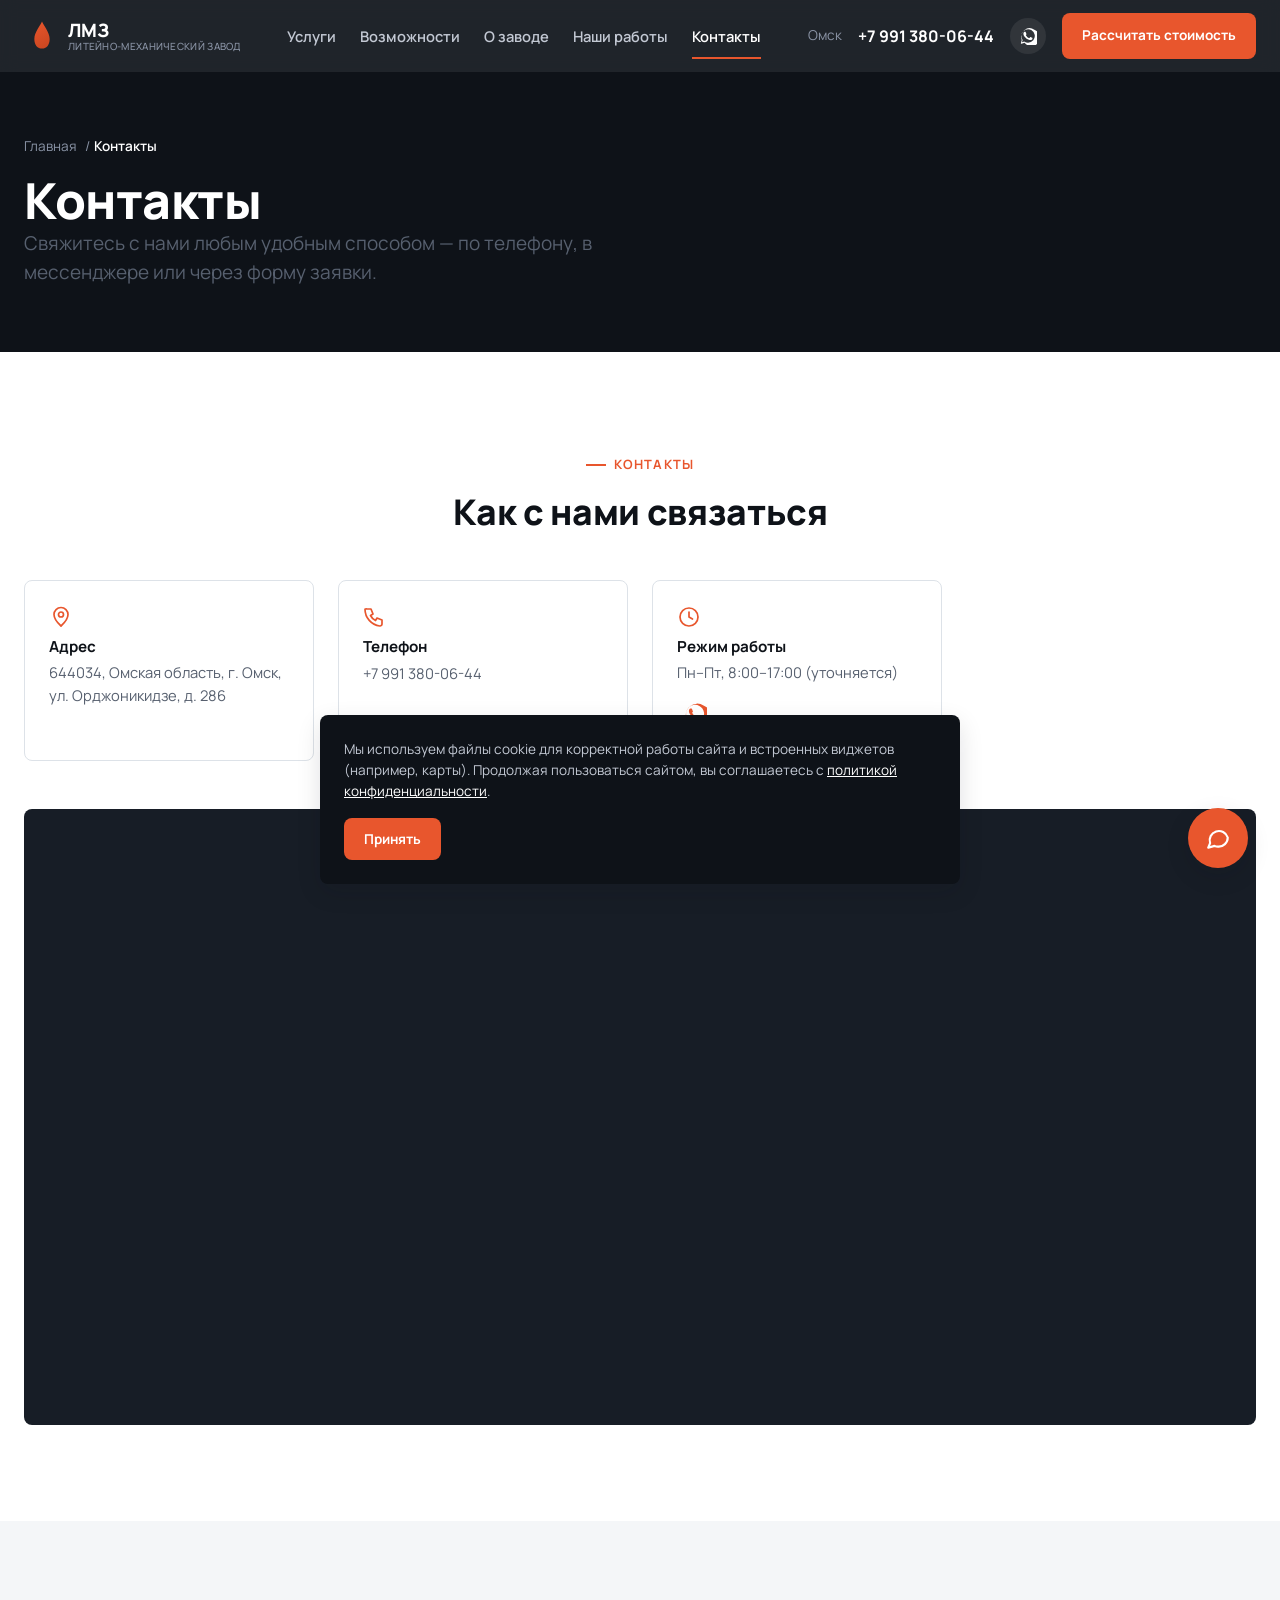
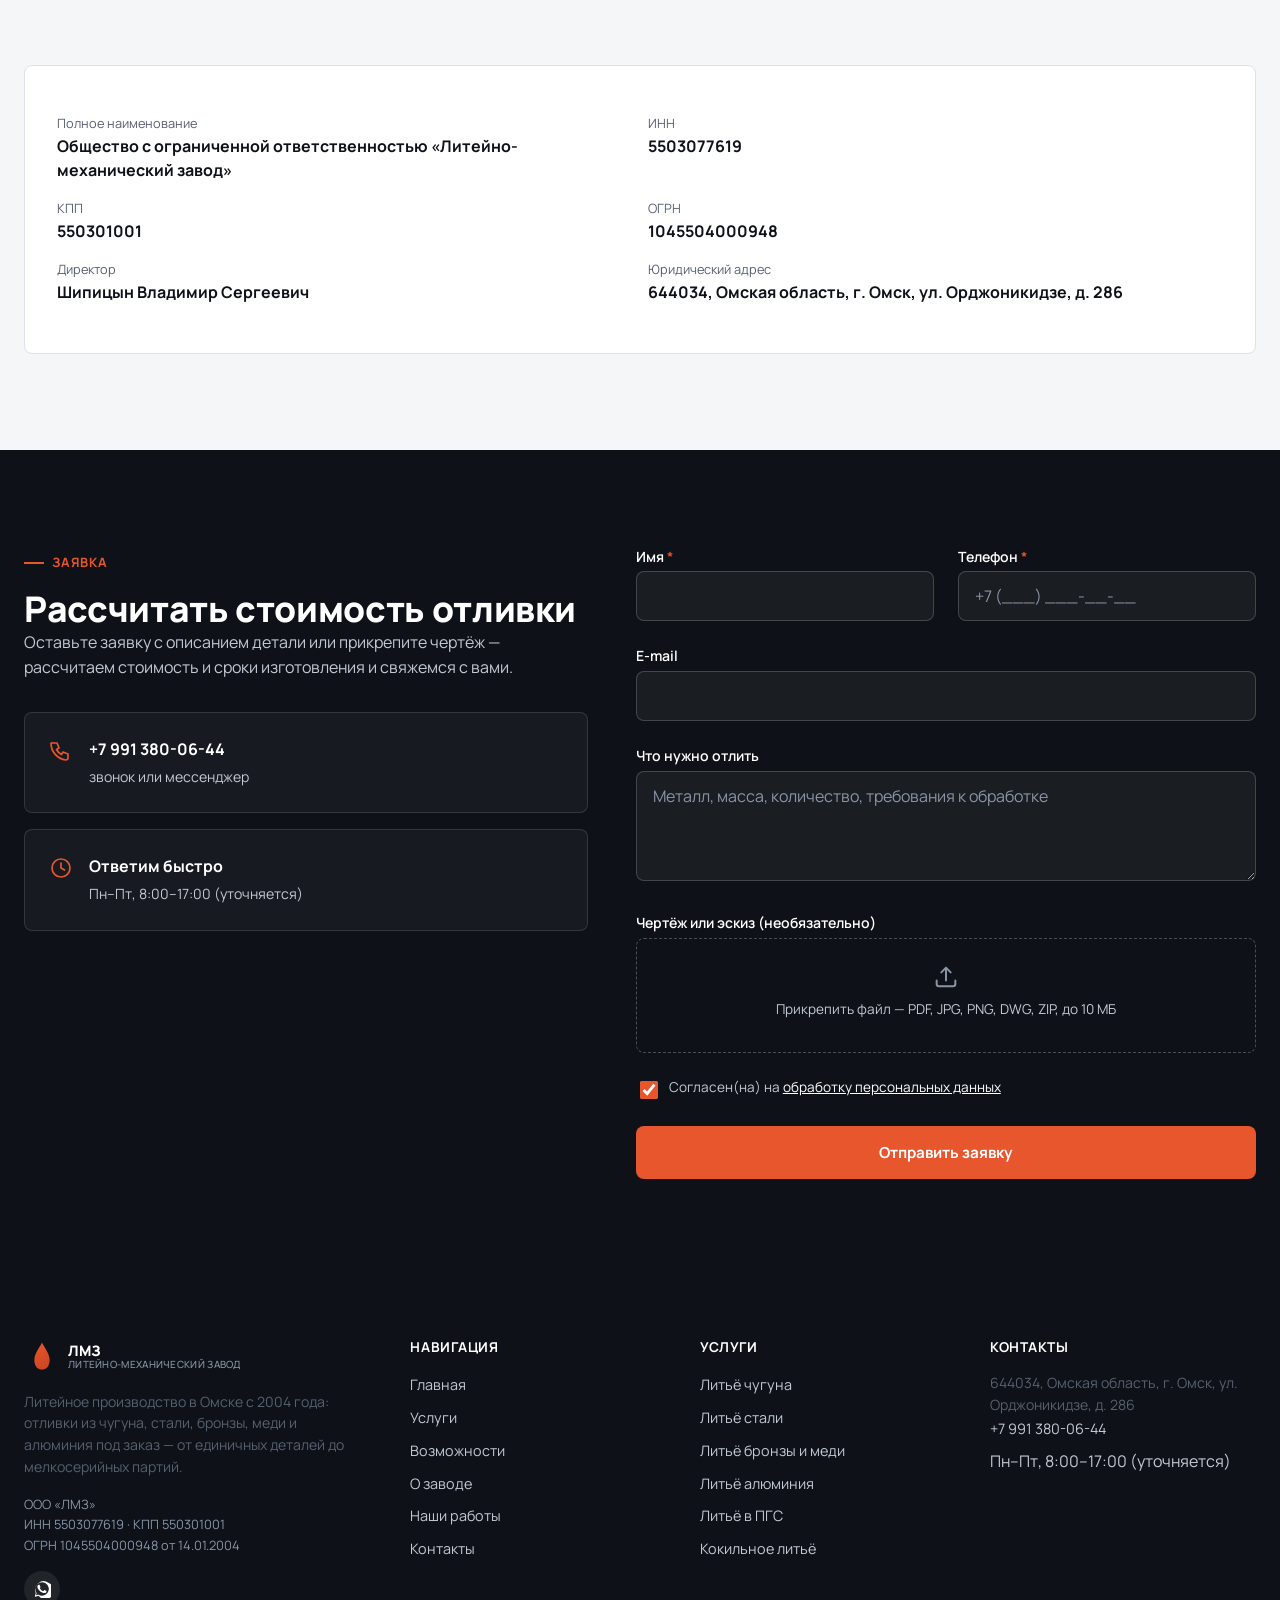
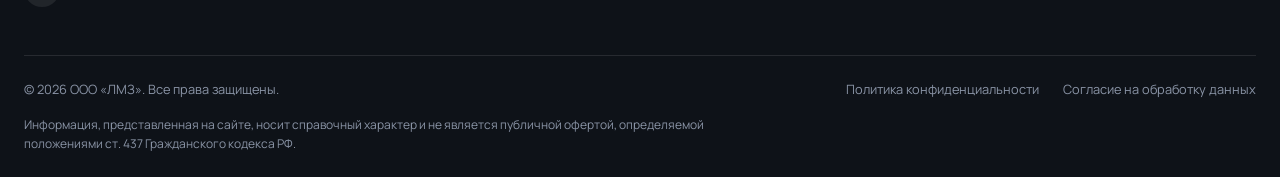
==== commit 4adfb7dd: "Improve hero contrast, embed map inline, fix mismatched photos - Darken hero background with a gradi" ====
--- a/kontakty/index.html
+++ b/kontakty/index.html
@@ -32,7 +32,7 @@
   <script type="application/ld+json">{"@context":"https://schema.org","@type":"WebSite","@id":"https://lmz-omsk.ru/#website","url":"https://lmz-omsk.ru/","name":"ООО «ЛМЗ» — литейное производство в Омске","inLanguage":"ru-RU"}</script>
   <script type="application/ld+json">{"@context":"https://schema.org","@type":"BreadcrumbList","itemListElement":[{"@type":"ListItem","position":1,"name":"Главная","item":"https://lmz-omsk.ru/"},{"@type":"ListItem","position":2,"name":"Контакты"}]}</script>
   <!-- Яндекс.Метрика: вставьте код счётчика перед закрывающим тегом </head> или в начало <body>.
-       Не забудьте задать window.YM_COUNTER_ID = <ваш ID> — main.js использует его для целей (form_submit, click_phone, click_messenger, map_open). -->
+       Не забудьте задать window.YM_COUNTER_ID = <ваш ID> — main.js использует его для целей (form_submit, click_phone, click_messenger). -->
   <!-- Google Analytics (GA4): вставьте стандартный тег gtag.js перед закрывающим тегом </head>. -->
   
 </head>
@@ -113,11 +113,8 @@
           </div>
         </div>
       </div>
-      <div class="map-embed reveal" data-map-src="https://yandex.ru/map-widget/v1/?ll=73.3252%2C54.9926&z=16&pt=73.3252,54.9926,pm2rdm">
-        <button type="button" class="map-embed__preview">
-          <svg viewBox="0 0 24 24" fill="none" stroke="currentColor" stroke-width="1.7" stroke-linecap="round" stroke-linejoin="round" aria-hidden="true"><path d="M12 21s-7-6.4-7-11.5A7 7 0 0 1 19 9.5C19 14.6 12 21 12 21z"/><circle cx="12" cy="9.5" r="2.5"/></svg>
-          <span>Показать карту проезда</span>
-        </button>
+      <div class="map-embed reveal">
+        <iframe src="https://yandex.ru/map-widget/v1/?ll=73.3252%2C54.9926&z=16&pt=73.3252,54.9926,pm2rdm" loading="lazy" title="Карта проезда до ООО «ЛМЗ»" allowfullscreen></iframe>
       </div>
     </div>
   </section>
--- a/assets/css/style.css
+++ b/assets/css/style.css
@@ -578,9 +578,14 @@
   position: absolute;
   inset: 0;
   z-index: 0;
-  opacity: 0.5;
-}
-.hero__bg img, .hero__bg svg { width: 100%; height: 100%; object-fit: cover; display: block; }
+}
+.hero__bg img, .hero__bg svg { width: 100%; height: 100%; object-fit: cover; display: block; opacity: 0.5; }
+.hero__bg::after {
+  content: "";
+  position: absolute;
+  inset: 0;
+  background: linear-gradient(90deg, rgba(14,18,24,.95) 0%, rgba(14,18,24,.88) 40%, rgba(14,18,24,.55) 70%, rgba(14,18,24,.25) 100%);
+}
 .hero__inner {
   position: relative;
   z-index: 1;
@@ -994,17 +999,6 @@
   background: var(--c-graphite-800);
 }
 .map-embed iframe { width: 100%; height: 100%; border: 0; display: block; }
-.map-embed__preview {
-  position: absolute; inset: 0;
-  display: flex; flex-direction: column; align-items: center; justify-content: center;
-  gap: var(--sp-3);
-  background: var(--c-graphite-800);
-  color: var(--c-white);
-  border: none;
-  width: 100%;
-}
-.map-embed__preview svg { width: 40px; height: 40px; color: var(--c-accent); }
-.map-embed__preview span { font-weight: 700; }
 
 .requisites {
   background: var(--c-white);
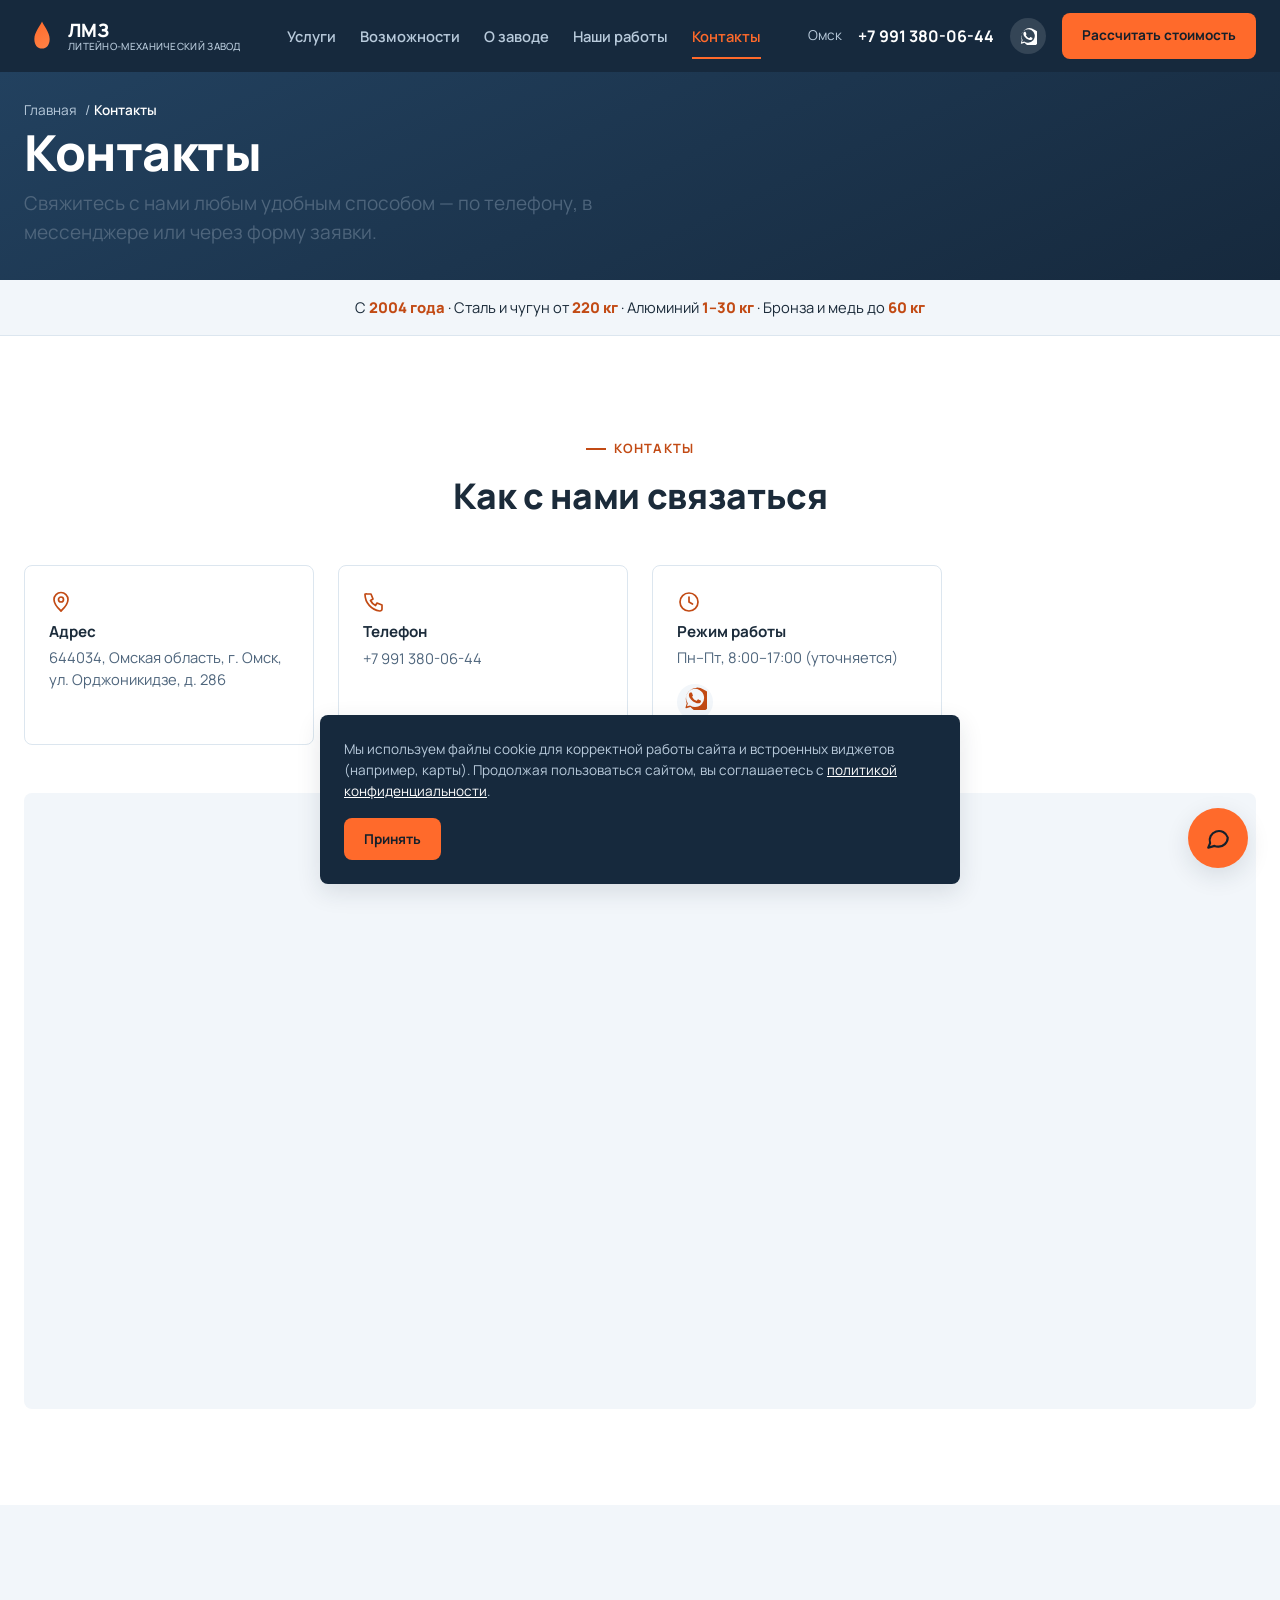
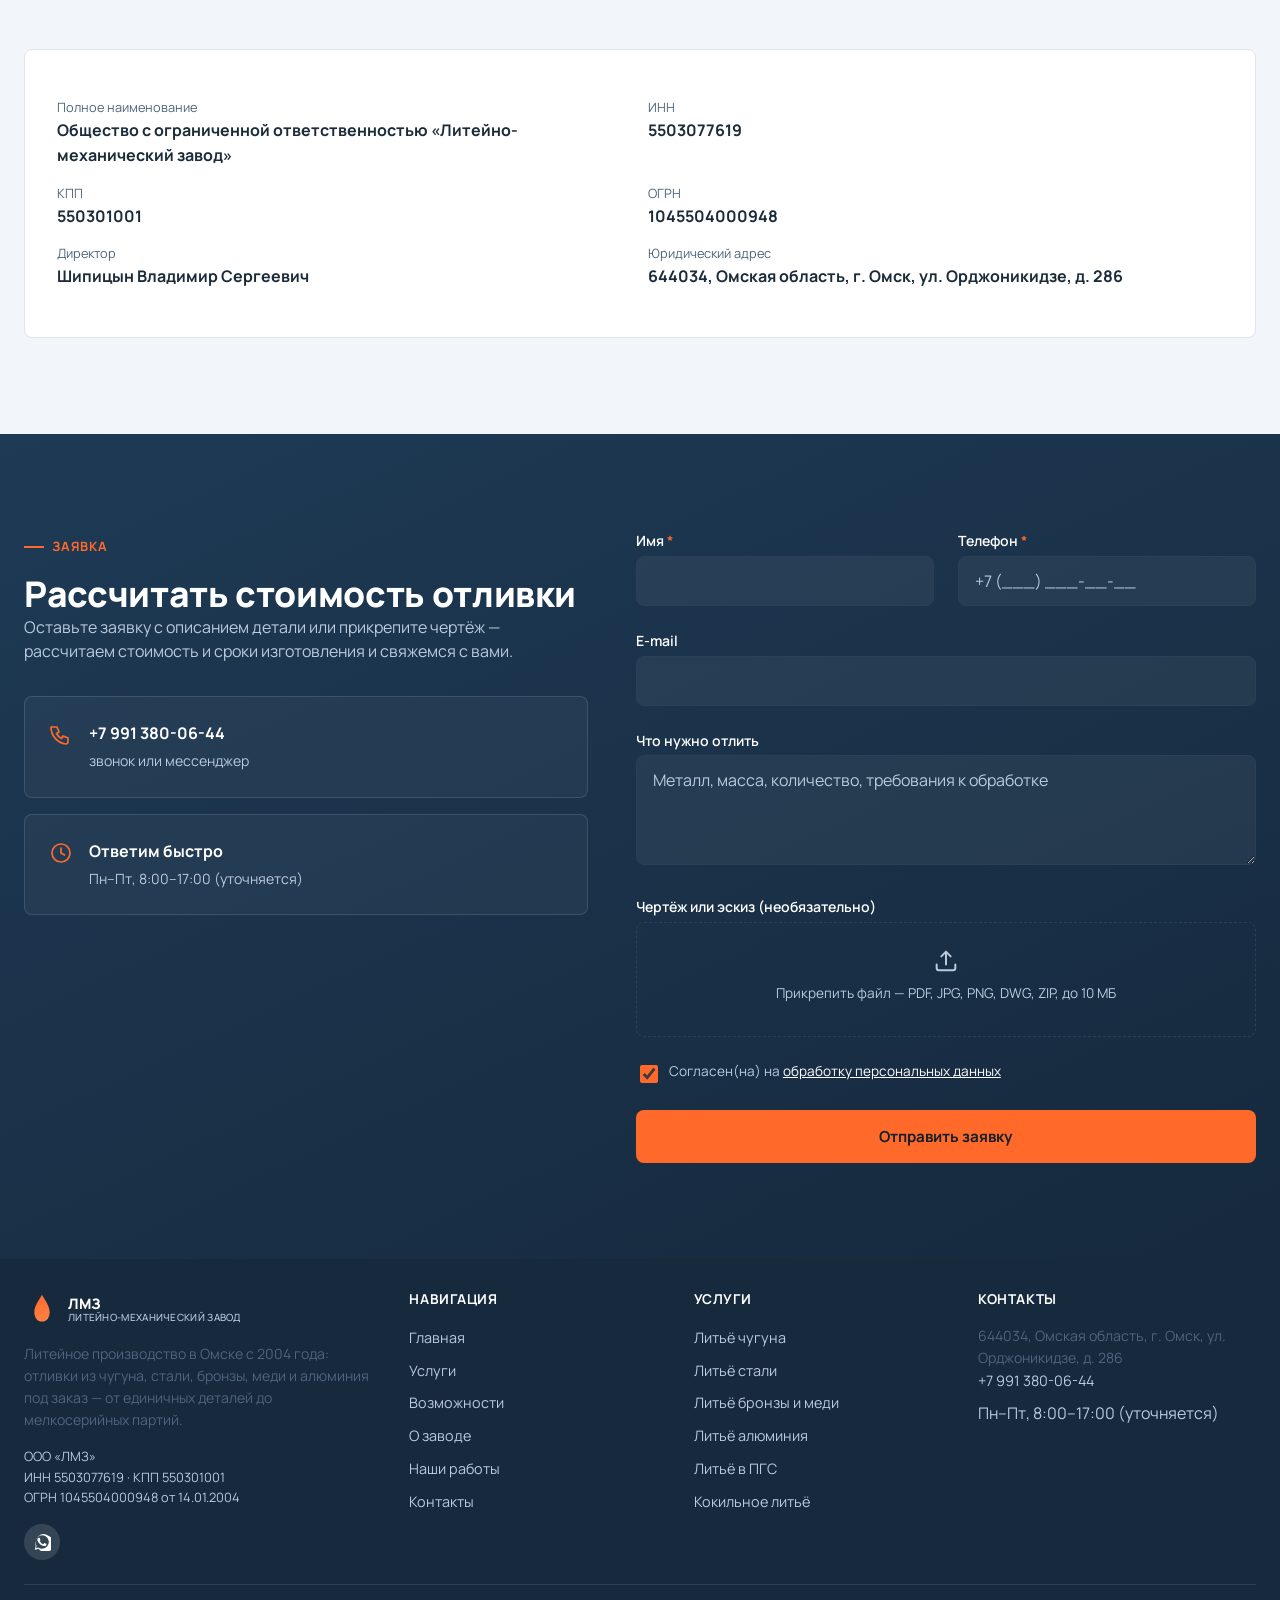
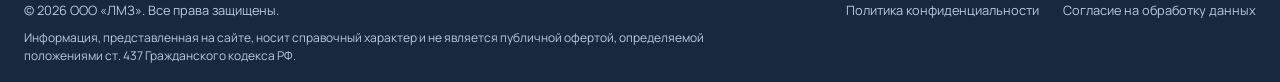
==== commit 17916250: "Recolor site to industrial-blue palette Replace the near-black graphite palette with dark navy (#162" ====
--- a/kontakty/index.html
+++ b/kontakty/index.html
@@ -23,10 +23,10 @@
   <link rel="icon" href="/assets/img/favicon.svg" type="image/svg+xml">
   <link rel="apple-touch-icon" href="/assets/img/apple-touch-icon.png">
   <link rel="manifest" href="/site.webmanifest">
-  <meta name="theme-color" content="#0E1218">
+  <meta name="theme-color" content="#16293D">
   <link rel="preload" href="/assets/fonts/manrope-latin-700-normal.woff2" as="font" type="font/woff2" crossorigin>
   <link rel="preload" href="/assets/fonts/manrope-cyrillic-700-normal.woff2" as="font" type="font/woff2" crossorigin>
-  <style>:root{--c-graphite-900:#0E1218;--c-graphite-800:#171D26;--c-bg:#F4F6F8;--c-white:#fff;--c-accent:#E8562D;--c-steel-light:#C3C9D4;--font-main:'Manrope',-apple-system,BlinkMacSystemFont,'Segoe UI',Arial,sans-serif;--header-h:72px;--container-max:1280px;--container-pad:16px}@media(min-width:768px){:root{--container-pad:24px}}*,*::before,*::after{box-sizing:border-box}body{margin:0;font-family:var(--font-main);color:#0E1218;background:var(--c-bg);line-height:1.55;overflow-x:hidden}.container{max-width:var(--container-max);margin:0 auto;padding-left:var(--container-pad);padding-right:var(--container-pad)}.site-header{position:sticky;top:0;z-index:500;background:rgba(14,18,24,.92);color:#fff;height:var(--header-h)}.site-header__inner{height:100%;display:flex;align-items:center;justify-content:space-between;gap:24px}.logo{display:flex;align-items:center;gap:8px;font-weight:800;font-size:1.15rem}h1{font-size:clamp(1.9rem,1.5rem + 2vw,3.2rem);font-weight:800;line-height:1.12}</style>
+  <style>:root{--color-header:#16293D;--color-surface-alt:#F2F6FA;--font-main:'Manrope',-apple-system,BlinkMacSystemFont,'Segoe UI',Arial,sans-serif;--header-h:72px;--container-max:1280px;--container-pad:16px}@media(min-width:768px){:root{--container-pad:24px}}*,*::before,*::after{box-sizing:border-box}body{margin:0;font-family:var(--font-main);color:#1B2B3A;background:var(--color-surface-alt);line-height:1.55;overflow-x:hidden}.container{max-width:var(--container-max);margin:0 auto;padding-left:var(--container-pad);padding-right:var(--container-pad)}.site-header{position:sticky;top:0;z-index:500;background:var(--color-header);color:#fff;height:var(--header-h)}.site-header__inner{height:100%;display:flex;align-items:center;justify-content:space-between;gap:24px}.logo{display:flex;align-items:center;gap:8px;font-weight:800;font-size:1.15rem}h1{font-size:clamp(1.9rem,1.5rem + 2vw,3.2rem);font-weight:800;line-height:1.12}</style>
   <link rel="stylesheet" href="/assets/css/style.css">
   <script type="application/ld+json">{"@context":"https://schema.org","@type":"LocalBusiness","@id":"https://lmz-omsk.ru/#organization","name":"ООО «ЛМЗ» — Литейно-механический завод","legalName":"Общество с ограниченной ответственностью «Литейно-механический завод»","alternateName":"ЛМЗ","taxID":"5503077619","url":"https://lmz-omsk.ru/","logo":"https://lmz-omsk.ru/assets/img/icon-512.png","image":"https://lmz-omsk.ru/assets/img/og-image.png","telephone":"+79913800644","foundingDate":"2004-01-14","address":{"@type":"PostalAddress","streetAddress":"ул. Орджоникидзе, д. 286","addressLocality":"Омск","addressRegion":"Омская область","postalCode":"644034","addressCountry":"RU"},"geo":{"@type":"GeoCoordinates","latitude":54.9926,"longitude":73.3252},"openingHoursSpecification":{"@type":"OpeningHoursSpecification","dayOfWeek":["Monday","Tuesday","Wednesday","Thursday","Friday"],"opens":"08:00","closes":"17:00"},"priceRange":"$$"}</script>
   <script type="application/ld+json">{"@context":"https://schema.org","@type":"WebSite","@id":"https://lmz-omsk.ru/#website","url":"https://lmz-omsk.ru/","name":"ООО «ЛМЗ» — литейное производство в Омске","inLanguage":"ru-RU"}</script>
@@ -42,7 +42,7 @@
   <header class="site-header">
     <div class="container site-header__inner">
       <a href="/" class="logo" aria-label="ЛМЗ — на главную">
-        <svg viewBox="0 0 40 40" class="logo__mark" aria-hidden="true"><path fill="url(#lmzGrad)" d="M20 4c1 3 8.5 12.3 8.5 19.2C28.5 30 24.8 34 20 34s-8.5-4-8.5-10.8C11.5 16.3 19 7 20 4z"/><defs><linearGradient id="lmzGrad" x1="11" y1="4" x2="29" y2="34" gradientUnits="userSpaceOnUse"><stop stop-color="#E8562D"/><stop offset="1" stop-color="#C8451F"/></linearGradient></defs></svg>
+        <svg viewBox="0 0 40 40" class="logo__mark" aria-hidden="true"><path fill="url(#lmzGrad)" d="M20 4c1 3 8.5 12.3 8.5 19.2C28.5 30 24.8 34 20 34s-8.5-4-8.5-10.8C11.5 16.3 19 7 20 4z"/><defs><linearGradient id="lmzGrad" x1="11" y1="4" x2="29" y2="34" gradientUnits="userSpaceOnUse"><stop stop-color="#FF6A2B"/><stop offset="1" stop-color="#FF8347"/></linearGradient></defs></svg>
         <span class="logo__text">ЛМЗ<span class="logo__sub">Литейно-механический завод</span></span>
       </a>
       <nav class="main-nav" aria-label="Основная навигация">
@@ -94,6 +94,13 @@
       <p class="lead">Свяжитесь с нами любым удобным способом — по телефону, в мессенджере или через форму заявки.</p>
     </div>
   </header>
+  <div class="stats-strip">
+    <div class="container">
+      <p class="stats-strip__text">С <strong><span data-site-founded>2004</span> года</strong> · Сталь и чугун от <strong>220 кг</strong> · Алюминий <strong>1–30 кг</strong> · Бронза и медь до <strong>60 кг</strong></p>
+    </div>
+  </div>
+
+
 
   <section class="section section--alt" id="kontakty-blok">
     <div class="container">
@@ -200,7 +207,7 @@
       <div class="footer-grid">
         <div class="footer-col">
           <a href="/" class="logo" aria-label="ЛМЗ — на главную" style="margin-bottom:16px">
-            <svg viewBox="0 0 40 40" class="logo__mark" aria-hidden="true"><path fill="url(#lmzGrad)" d="M20 4c1 3 8.5 12.3 8.5 19.2C28.5 30 24.8 34 20 34s-8.5-4-8.5-10.8C11.5 16.3 19 7 20 4z"/><defs><linearGradient id="lmzGrad" x1="11" y1="4" x2="29" y2="34" gradientUnits="userSpaceOnUse"><stop stop-color="#E8562D"/><stop offset="1" stop-color="#C8451F"/></linearGradient></defs></svg>
+            <svg viewBox="0 0 40 40" class="logo__mark" aria-hidden="true"><path fill="url(#lmzGrad)" d="M20 4c1 3 8.5 12.3 8.5 19.2C28.5 30 24.8 34 20 34s-8.5-4-8.5-10.8C11.5 16.3 19 7 20 4z"/><defs><linearGradient id="lmzGrad" x1="11" y1="4" x2="29" y2="34" gradientUnits="userSpaceOnUse"><stop stop-color="#FF6A2B"/><stop offset="1" stop-color="#FF8347"/></linearGradient></defs></svg>
             <span class="logo__text" style="color:#fff">ЛМЗ<span class="logo__sub">Литейно-механический завод</span></span>
           </a>
           <p>Литейное производство в Омске с <span data-site-founded>2004</span> года: отливки из чугуна, стали, бронзы, меди и алюминия под заказ — от единичных деталей до мелкосерийных партий.</p>
--- a/assets/css/style.css
+++ b/assets/css/style.css
@@ -83,26 +83,40 @@
 }
 
 /* --------------------------------------------------------------------------
-   2. ПЕРЕМЕННЫЕ ДИЗАЙН-СИСТЕМЫ
+   2. ПЕРЕМЕННЫЕ ДИЗАЙН-СИСТЕМЫ — палитра «индустриальный синий»
    -------------------------------------------------------------------------- */
 :root {
-  /* Палитра */
-  --c-graphite-900: #0E1218;
-  --c-graphite-800: #171D26;
-  --c-graphite-700: #232B38;
-  --c-steel: #8A94A6;
-  --c-steel-light: #C3C9D4;
-  --c-bg: #F4F6F8;
-  --c-white: #FFFFFF;
-  --c-accent: #E8562D;
-  --c-accent-hover: #C8451F;
-  --c-accent-light: #FDECE5;
-  --c-success: #2E9E5B;
-  --c-error: #D93A3A;
-
-  --c-text: var(--c-graphite-900);
-  --c-text-muted: #57606F;
-  --c-border: #DDE2E8;
+  /* Тёмные поверхности */
+  --color-header: #16293D;
+  --color-footer: #16293D;
+  --color-hero: linear-gradient(155deg, #22415F 0%, #16293D 100%);
+  --color-dark-section: linear-gradient(155deg, #1E3A55 0%, #16293D 100%);
+  --color-border-dark: #2A4059;
+
+  /* Текст на тёмном */
+  --color-text-on-dark: #FFFFFF;
+  --color-text-muted-on-dark: #B9CBDC;
+
+  /* Светлые поверхности */
+  --color-bg: #FFFFFF;
+  --color-surface-alt: #F2F6FA;
+  --color-border: #DCE6EF;
+
+  /* Текст на светлом */
+  --color-text: #1B2B3A;
+  --color-text-muted: #4E657C;
+  --color-icon: #5A7590;
+
+  /* Акцент */
+  --color-accent: #FF6A2B;
+  --color-accent-hover: #FF8347;
+  --color-accent-text: #C24A14;
+  --color-on-accent: #15202B;
+  --color-accent-light: #FFE8DA;
+
+  /* Статусы формы */
+  --color-success: #1F8A54;
+  --color-error: #C0392B;
 
   /* Типографика */
   --font-main: 'Manrope', -apple-system, BlinkMacSystemFont, 'Segoe UI', Arial, sans-serif;
@@ -124,8 +138,8 @@
   /* Радиусы и тени */
   --radius-sm: 4px;
   --radius-md: 8px;
-  --shadow-sm: 0 1px 3px rgba(14, 18, 24, 0.08);
-  --shadow-md: 0 8px 24px rgba(14, 18, 24, 0.12);
+  --shadow-sm: 0 1px 3px rgba(22, 41, 61, 0.08);
+  --shadow-md: 0 8px 24px rgba(22, 41, 61, 0.12);
 
   /* Анимации */
   --ease: cubic-bezier(0.4, 0, 0.2, 1);
@@ -156,8 +170,8 @@
 body {
   margin: 0;
   font-family: var(--font-main);
-  color: var(--c-text);
-  background: var(--c-bg);
+  color: var(--color-text);
+  background: var(--color-surface-alt);
   font-size: 16px;
   line-height: 1.55;
   -webkit-font-smoothing: antialiased;
@@ -180,7 +194,7 @@
 textarea:focus-visible,
 select:focus-visible,
 [tabindex]:focus-visible {
-  outline: 3px solid var(--c-accent);
+  outline: 3px solid var(--color-accent);
   outline-offset: 2px;
   border-radius: var(--radius-sm);
 }
@@ -189,8 +203,8 @@
   position: absolute;
   left: -9999px;
   top: 0;
-  background: var(--c-accent);
-  color: var(--c-white);
+  background: var(--color-accent);
+  color: var(--color-on-accent);
   padding: var(--sp-2) var(--sp-4);
   z-index: 1000;
   border-radius: 0 0 var(--radius-sm) 0;
@@ -230,10 +244,10 @@
   font-weight: 700;
   line-height: 1.3;
 }
-p { color: var(--c-text-muted); }
+p { color: var(--color-text-muted); }
 .lead {
   font-size: clamp(1rem, 0.95rem + 0.3vw, 1.2rem);
-  color: var(--c-text-muted);
+  color: var(--color-text-muted);
 }
 .eyebrow {
   display: inline-flex;
@@ -243,14 +257,20 @@
   font-weight: 700;
   letter-spacing: 0.08em;
   text-transform: uppercase;
-  color: var(--c-accent);
+  color: var(--color-accent-text);
   margin-bottom: var(--sp-3);
 }
 .eyebrow::before {
   content: '';
   width: 20px;
   height: 2px;
-  background: var(--c-accent);
+  background: var(--color-accent-text);
+}
+.hero .eyebrow, .page-hero .eyebrow, .form-section .eyebrow {
+  color: var(--color-accent);
+}
+.hero .eyebrow::before, .page-hero .eyebrow::before, .form-section .eyebrow::before {
+  background: var(--color-accent);
 }
 .section-head {
   max-width: 720px;
@@ -275,11 +295,11 @@
   .section { padding: var(--sp-8) 0; }
 }
 .section--dark {
-  background: var(--c-graphite-900);
-  color: var(--c-white);
-}
-.section--dark p { color: var(--c-steel-light); }
-.section--alt { background: var(--c-white); }
+  background: var(--color-dark-section);
+  color: var(--color-text-on-dark);
+}
+.section--dark p { color: var(--color-text-muted-on-dark); }
+.section--alt { background: var(--color-bg); }
 .section--diagonal {
   position: relative;
   clip-path: polygon(0 24px, 100% 0, 100% calc(100% - 24px), 0 100%);
@@ -341,10 +361,10 @@
 }
 .btn:active { transform: scale(0.98); }
 .btn-primary {
-  background: var(--c-accent);
-  color: var(--c-white);
-}
-.btn-primary:hover { background: var(--c-accent-hover); }
+  background: var(--color-accent);
+  color: var(--color-on-accent);
+}
+.btn-primary:hover { background: var(--color-accent-hover); }
 .btn-outline {
   background: transparent;
   border-color: currentColor;
@@ -352,18 +372,18 @@
 }
 .btn-outline:hover { background: rgba(255,255,255,0.08); }
 .section--alt .btn-outline, .section:not(.section--dark) .btn-outline {
-  border-color: var(--c-graphite-800);
-  color: var(--c-graphite-800);
+  border-color: var(--color-header);
+  color: var(--color-header);
 }
 .section--alt .btn-outline:hover, .section:not(.section--dark) .btn-outline:hover {
-  background: var(--c-graphite-800);
-  color: var(--c-white);
+  background: var(--color-header);
+  color: var(--color-text-on-dark);
 }
 .btn-white {
-  background: var(--c-white);
-  color: var(--c-graphite-900);
-}
-.btn-white:hover { background: var(--c-steel-light); }
+  background: var(--color-bg);
+  color: var(--color-header);
+}
+.btn-white:hover { background: var(--color-border); }
 .btn-block { width: 100%; }
 .btn-sm { padding: 10px 18px; font-size: 0.85rem; }
 .btn[disabled] { opacity: 0.6; cursor: not-allowed; }
@@ -377,9 +397,8 @@
   position: sticky;
   top: 0;
   z-index: 500;
-  background: rgba(14, 18, 24, 0.92);
-  backdrop-filter: saturate(140%) blur(8px);
-  color: var(--c-white);
+  background: var(--color-header);
+  color: var(--color-text-on-dark);
   height: var(--header-h);
 }
 .site-header__inner {
@@ -406,7 +425,7 @@
 .logo__sub {
   font-size: 0.62rem;
   font-weight: 500;
-  color: var(--c-steel);
+  color: var(--color-text-muted-on-dark);
   letter-spacing: 0.03em;
   text-transform: uppercase;
 }
@@ -424,18 +443,18 @@
   .main-nav a {
     font-size: 0.92rem;
     font-weight: 600;
-    color: var(--c-steel-light);
+    color: var(--color-text-muted-on-dark);
     padding: var(--sp-2) 0;
     position: relative;
   }
   .main-nav a:hover,
-  .main-nav a.is-active { color: var(--c-white); }
+  .main-nav a.is-active { color: var(--color-accent); }
   .main-nav a::after {
     content: '';
     position: absolute;
     left: 0; bottom: -4px;
     width: 0; height: 2px;
-    background: var(--c-accent);
+    background: var(--color-accent);
     transition: width var(--dur-fast) var(--ease);
   }
   .main-nav a:hover::after,
@@ -450,7 +469,7 @@
 .header-city {
   display: none;
   font-size: 0.85rem;
-  color: var(--c-steel);
+  color: var(--color-text-muted-on-dark);
 }
 @media (min-width: 1280px) {
   .header-city { display: inline; }
@@ -482,8 +501,8 @@
   display: inline-flex;
   align-items: center;
   justify-content: center;
-  background: rgba(255,255,255,0.08);
-  color: var(--c-white);
+  background: rgba(255,255,255,0.13);
+  color: var(--color-text-on-dark);
   flex-shrink: 0;
   transition: background var(--dur-fast) var(--ease), transform var(--dur-fast) var(--ease);
 }
@@ -491,7 +510,12 @@
 .icon-btn svg { width: 18px; height: 18px; }
 .icon-btn--whatsapp:hover { background: #25D366; }
 .icon-btn--telegram:hover { background: #2AABEE; }
-.icon-btn--max:hover { background: var(--c-accent); }
+.icon-btn--max:hover { background: #1E3A55; }
+.contact-messengers .icon-btn {
+  background: var(--color-surface-alt);
+  color: var(--color-icon);
+}
+.contact-messengers .icon-btn:hover { color: var(--color-text-on-dark); }
 
 .burger {
   display: inline-flex;
@@ -509,7 +533,7 @@
 .burger span {
   width: 22px;
   height: 2px;
-  background: var(--c-white);
+  background: var(--color-text-on-dark);
   transition: transform var(--dur-fast) var(--ease), opacity var(--dur-fast) var(--ease);
 }
 .burger[aria-expanded="true"] span:nth-child(1) { transform: translateY(7px) rotate(45deg); }
@@ -520,8 +544,8 @@
   position: fixed;
   inset: 0;
   top: var(--header-h);
-  background: var(--c-graphite-900);
-  color: var(--c-white);
+  background: var(--color-header);
+  color: var(--color-text-on-dark);
   z-index: 400;
   padding: var(--sp-5) var(--container-pad) var(--sp-7);
   overflow-y: auto;
@@ -535,8 +559,9 @@
   font-size: 1.15rem;
   font-weight: 700;
   padding: var(--sp-3) 0;
-  border-bottom: 1px solid rgba(255,255,255,0.08);
-}
+  border-bottom: 1px solid var(--color-border-dark);
+}
+.mobile-menu__nav a.is-active { color: var(--color-accent); }
 .mobile-menu__contacts { display: flex; flex-direction: column; gap: var(--sp-4); }
 .mobile-menu__messengers { display: flex; gap: var(--sp-3); }
 
@@ -546,31 +571,34 @@
    8. ХЛЕБНЫЕ КРОШКИ
    -------------------------------------------------------------------------- */
 .breadcrumbs {
-  padding: var(--sp-3) 0;
+  padding: var(--sp-2) 0;
   font-size: 0.85rem;
 }
 .breadcrumbs ol { display: flex; flex-wrap: wrap; gap: var(--sp-1); align-items: center; }
-.breadcrumbs li { display: flex; align-items: center; gap: var(--sp-1); color: var(--c-text-muted); }
-.breadcrumbs a:hover { color: var(--c-accent); }
-.breadcrumbs li:not(:last-child)::after { content: '/'; color: var(--c-steel); margin-left: var(--sp-1); }
-.breadcrumbs li[aria-current] { color: var(--c-text); font-weight: 600; }
+.breadcrumbs li { display: flex; align-items: center; gap: var(--sp-1); color: var(--color-text-muted); }
+.breadcrumbs a:hover { color: var(--color-accent); }
+.breadcrumbs li:not(:last-child)::after { content: '/'; color: var(--color-icon); margin-left: var(--sp-1); }
+.breadcrumbs li[aria-current] { color: var(--color-text); font-weight: 600; }
 
 .page-hero {
-  background: var(--c-graphite-900);
-  color: var(--c-white);
-  padding: var(--sp-6) 0 var(--sp-7);
-}
+  background: var(--color-hero);
+  color: var(--color-text-on-dark);
+  padding: var(--sp-4) 0 var(--sp-5);
+}
+.page-hero .breadcrumbs { padding: var(--sp-1) 0; }
+.page-hero h1 { margin-bottom: var(--sp-2); }
 .page-hero p { max-width: 640px; }
-.page-hero .breadcrumbs li { color: var(--c-steel); }
-.page-hero .breadcrumbs li[aria-current] { color: var(--c-white); }
+.page-hero .breadcrumbs li { color: var(--color-text-muted-on-dark); }
+.page-hero .breadcrumbs li:not(:last-child)::after { color: var(--color-text-muted-on-dark); }
+.page-hero .breadcrumbs li[aria-current] { color: var(--color-text-on-dark); }
 
 /* --------------------------------------------------------------------------
    9. ГЛАВНЫЙ ЭКРАН (HERO)
    -------------------------------------------------------------------------- */
 .hero {
   position: relative;
-  background: linear-gradient(180deg, var(--c-graphite-900) 0%, var(--c-graphite-800) 100%);
-  color: var(--c-white);
+  background: var(--color-hero);
+  color: var(--color-text-on-dark);
   overflow: hidden;
   padding: var(--sp-7) 0 var(--sp-8);
 }
@@ -584,7 +612,7 @@
   content: "";
   position: absolute;
   inset: 0;
-  background: linear-gradient(90deg, rgba(14,18,24,.95) 0%, rgba(14,18,24,.88) 40%, rgba(14,18,24,.55) 70%, rgba(14,18,24,.25) 100%);
+  background: linear-gradient(90deg, rgba(22,41,61,.95) 0%, rgba(22,41,61,.88) 40%, rgba(22,41,61,.55) 70%, rgba(22,41,61,.25) 100%);
 }
 .hero__inner {
   position: relative;
@@ -592,7 +620,7 @@
   max-width: 760px;
 }
 .hero h1 { margin-bottom: var(--sp-4); }
-.hero .lead { color: var(--c-steel-light); margin-bottom: var(--sp-5); max-width: 620px; }
+.hero .lead { color: var(--color-text-muted-on-dark); margin-bottom: var(--sp-5); max-width: 620px; }
 .hero-facts {
   margin-top: var(--sp-7);
   display: grid;
@@ -605,27 +633,44 @@
   .hero-facts { grid-template-columns: repeat(4, 1fr); }
 }
 .hero-fact {
-  border-top: 2px solid var(--c-accent);
+  border-top: 2px solid var(--color-accent);
   padding-top: var(--sp-2);
 }
 .hero-fact strong { display: block; font-size: 1.15rem; font-weight: 800; }
-.hero-fact span { font-size: 0.82rem; color: var(--c-steel); }
+.hero-fact span { font-size: 0.82rem; color: var(--color-text-muted-on-dark); }
+
+/* --------------------------------------------------------------------------
+   9b. СВЕТЛАЯ ПОЛОСА С КЛЮЧЕВЫМИ ЦИФРАМИ (под хиро на каждой странице)
+   -------------------------------------------------------------------------- */
+.stats-strip {
+  background: var(--color-surface-alt);
+  border-bottom: 1px solid var(--color-border);
+  padding: var(--sp-3) 0;
+}
+.stats-strip__text {
+  margin: 0;
+  text-align: center;
+  font-size: 0.92rem;
+  color: var(--color-text);
+  line-height: 1.6;
+}
+.stats-strip__text strong { color: var(--color-accent-text); font-weight: 800; }
 
 /* --------------------------------------------------------------------------
    10. КАРТОЧКИ УСЛУГ
    -------------------------------------------------------------------------- */
 .service-card {
-  background: var(--c-white);
+  background: var(--color-bg);
   border-radius: var(--radius-md);
   padding: var(--sp-5);
-  border: 1px solid var(--c-border);
+  border: 1px solid var(--color-border);
   transition: border-color var(--dur-fast) var(--ease), box-shadow var(--dur-fast) var(--ease), transform var(--dur-fast) var(--ease);
   display: flex;
   flex-direction: column;
   height: 100%;
 }
 .service-card:hover {
-  border-color: var(--c-accent);
+  border-color: var(--color-accent-text);
   box-shadow: var(--shadow-md);
   transform: translateY(-4px);
 }
@@ -633,8 +678,8 @@
   width: 52px;
   height: 52px;
   border-radius: var(--radius-md);
-  background: var(--c-accent-light);
-  color: var(--c-accent);
+  background: var(--color-accent-light);
+  color: var(--color-accent-text);
   display: flex;
   align-items: center;
   justify-content: center;
@@ -646,7 +691,7 @@
 .service-card__link {
   margin-top: var(--sp-4);
   font-weight: 700;
-  color: var(--c-accent);
+  color: var(--color-accent-text);
   display: inline-flex;
   align-items: center;
   gap: var(--sp-1);
@@ -657,10 +702,6 @@
 /* --------------------------------------------------------------------------
    11. ТЕХНОЛОГИЧЕСКИЕ ВОЗМОЖНОСТИ
    -------------------------------------------------------------------------- */
-.capabilities {
-  background: var(--c-graphite-900);
-  color: var(--c-white);
-}
 .capability-cards {
   display: grid;
   gap: var(--sp-4);
@@ -671,41 +712,38 @@
   .capability-cards { grid-template-columns: repeat(3, 1fr); }
 }
 .capability-card {
-  border: 1px solid rgba(255,255,255,0.12);
+  border: 1px solid var(--color-border);
   border-radius: var(--radius-md);
   padding: var(--sp-5);
-  background: rgba(255,255,255,0.03);
+  background: var(--color-surface-alt);
 }
 .capability-card .num {
   font-size: 2.6rem;
   font-weight: 800;
-  color: var(--c-accent);
+  color: var(--color-accent-text);
   line-height: 1;
   display: block;
   margin-bottom: var(--sp-2);
 }
-.capability-card .num small { font-size: 1.1rem; font-weight: 700; color: var(--c-steel-light); margin-left: 4px; }
-.capability-card h3 { color: var(--c-white); margin-bottom: var(--sp-1); }
-.capability-card p { color: var(--c-steel); font-size: 0.9rem; margin: 0; }
-
-.table-wrap { overflow-x: auto; border-radius: var(--radius-md); border: 1px solid rgba(255,255,255,0.12); }
+.capability-card .num small { font-size: 1.1rem; font-weight: 700; color: var(--color-text-muted); margin-left: 4px; }
+.capability-card h3 { color: var(--color-text); margin-bottom: var(--sp-1); }
+.capability-card p { color: var(--color-text-muted); font-size: 0.9rem; margin: 0; }
+
+.table-wrap { overflow-x: auto; border-radius: var(--radius-md); border: 1px solid var(--color-border); }
 .data-table { min-width: 560px; }
 .data-table th, .data-table td {
   padding: var(--sp-3) var(--sp-4);
   text-align: left;
-  border-bottom: 1px solid rgba(255,255,255,0.1);
+  border-bottom: 1px solid var(--color-border);
   font-size: 0.92rem;
 }
 .data-table th {
-  background: rgba(255,255,255,0.05);
+  background: var(--color-surface-alt);
   font-weight: 700;
-  color: var(--c-white);
-}
-.data-table td { color: var(--c-steel-light); }
+  color: var(--color-text);
+}
+.data-table td { color: var(--color-text-muted); }
 .data-table tr:last-child td { border-bottom: none; }
-.section:not(.section--dark) .table-wrap { border-color: var(--c-border); }
-.section:not(.section--dark) .data-table th { background: var(--c-bg); color: var(--c-text); }
-.section:not(.section--dark) .data-table td { color: var(--c-text-muted); border-color: var(--c-border); }
 
 /* --------------------------------------------------------------------------
    12. ПРОЦЕСС / ШАГИ
@@ -728,8 +766,8 @@
   content: counter(step, decimal-leading-zero);
   font-size: 2.4rem;
   font-weight: 800;
-  color: var(--c-accent-light);
-  -webkit-text-stroke: 1.5px var(--c-accent);
+  color: var(--color-accent-light);
+  -webkit-text-stroke: 1.5px var(--color-accent-text);
   position: absolute;
   top: 0; left: 0;
 }
@@ -747,13 +785,13 @@
   align-items: flex-start;
   gap: var(--sp-3);
   padding: var(--sp-4);
-  background: var(--c-white);
-  border-radius: var(--radius-md);
-  border: 1px solid var(--c-border);
-}
-.pill svg { width: 24px; height: 24px; color: var(--c-accent); flex-shrink: 0; margin-top: 2px; }
+  background: var(--color-bg);
+  border-radius: var(--radius-md);
+  border: 1px solid var(--color-border);
+}
+.pill svg { width: 24px; height: 24px; color: var(--color-accent-text); flex-shrink: 0; margin-top: 2px; }
 .pill strong { display: block; margin-bottom: 2px; }
-.pill span { font-size: 0.88rem; color: var(--c-text-muted); }
+.pill span { font-size: 0.88rem; color: var(--color-text-muted); }
 
 .why-grid { display: grid; grid-template-columns: 1fr; gap: var(--sp-4); }
 @media (min-width: 640px) { .why-grid { grid-template-columns: repeat(2, 1fr); } }
@@ -761,7 +799,7 @@
 .why-item .num {
   font-size: 1.4rem;
   font-weight: 800;
-  color: var(--c-accent);
+  color: var(--color-accent-text);
   flex-shrink: 0;
   width: 44px;
 }
@@ -783,7 +821,7 @@
   border-radius: var(--radius-md);
   overflow: hidden;
   aspect-ratio: 4/3;
-  background: var(--c-graphite-800);
+  background: var(--color-border-dark);
   border: none;
   padding: 0;
   display: block;
@@ -795,8 +833,8 @@
   position: absolute;
   left: 0; right: 0; bottom: 0;
   padding: var(--sp-2) var(--sp-3);
-  background: linear-gradient(0deg, rgba(14,18,24,0.85), transparent);
-  color: var(--c-white);
+  background: linear-gradient(0deg, rgba(22,41,61,0.85), transparent);
+  color: var(--color-text-on-dark);
   font-size: 0.8rem;
   text-align: left;
   opacity: 0;
@@ -809,7 +847,7 @@
   position: fixed;
   inset: 0;
   z-index: 900;
-  background: rgba(14, 18, 24, 0.94);
+  background: rgba(22, 41, 61, 0.94);
   display: none;
   align-items: center;
   justify-content: center;
@@ -818,11 +856,11 @@
 .lightbox.is-open { display: flex; }
 .lightbox__figure { max-width: 900px; width: 100%; text-align: center; }
 .lightbox__figure img { border-radius: var(--radius-md); margin: 0 auto; max-height: 72vh; width: auto; }
-.lightbox__figure figcaption { color: var(--c-steel-light); margin-top: var(--sp-3); font-size: 0.9rem; }
+.lightbox__figure figcaption { color: var(--color-text-muted-on-dark); margin-top: var(--sp-3); font-size: 0.9rem; }
 .lightbox__close, .lightbox__prev, .lightbox__next {
   position: fixed;
   background: rgba(255,255,255,0.1);
-  color: var(--c-white);
+  color: var(--color-text-on-dark);
   border: none;
   border-radius: 50%;
   width: 44px; height: 44px;
@@ -838,7 +876,7 @@
    -------------------------------------------------------------------------- */
 .faq-list { max-width: 820px; margin: 0 auto; }
 .faq-item {
-  border-bottom: 1px solid var(--c-border);
+  border-bottom: 1px solid var(--color-border);
 }
 .faq-item summary {
   padding: var(--sp-4) 0;
@@ -855,8 +893,8 @@
   flex-shrink: 0;
   width: 24px; height: 24px;
   border-radius: 50%;
-  border: 1.5px solid var(--c-accent);
-  color: var(--c-accent);
+  border: 1.5px solid var(--color-accent-text);
+  color: var(--color-accent-text);
   display: flex; align-items: center; justify-content: center;
   position: relative;
 }
@@ -874,8 +912,8 @@
    16. ФОРМА
    -------------------------------------------------------------------------- */
 .form-section {
-  background: var(--c-graphite-900);
-  color: var(--c-white);
+  background: var(--color-dark-section);
+  color: var(--color-text-on-dark);
 }
 .form-layout {
   display: grid;
@@ -886,11 +924,12 @@
 @media (min-width: 1024px) {
   .form-layout { grid-template-columns: 1fr 1.1fr; }
 }
-.form-side p { color: var(--c-steel-light); }
+.form-side p { color: var(--color-text-muted-on-dark); }
 .form-side-facts { margin-top: var(--sp-5); display: flex; flex-direction: column; gap: var(--sp-3); }
 .form-side-facts .pill { background: rgba(255,255,255,0.04); border-color: rgba(255,255,255,0.12); }
-.form-side-facts .pill span, .form-side-facts .pill strong { color: var(--c-white); }
-.form-side-facts .pill span { color: var(--c-steel-light); }
+.form-side-facts .pill span, .form-side-facts .pill strong { color: var(--color-text-on-dark); }
+.form-side-facts .pill span { color: var(--color-text-muted-on-dark); }
+.form-side-facts .pill svg { color: var(--color-accent); }
 
 .field { margin-bottom: var(--sp-4); }
 .field label {
@@ -899,7 +938,7 @@
   font-weight: 600;
   margin-bottom: var(--sp-1);
 }
-.field .req { color: var(--c-accent); }
+.field .req { color: var(--color-accent); }
 .field input[type="text"],
 .field input[type="tel"],
 .field input[type="email"],
@@ -907,34 +946,34 @@
   width: 100%;
   padding: 13px 16px;
   border-radius: var(--radius-md);
-  border: 1.5px solid rgba(255,255,255,0.18);
+  border: 1.5px solid var(--color-border-dark);
   background: rgba(255,255,255,0.05);
-  color: var(--c-white);
+  color: var(--color-text-on-dark);
   transition: border-color var(--dur-fast) var(--ease), background var(--dur-fast) var(--ease);
 }
-.field input::placeholder, .field textarea::placeholder { color: var(--c-steel); }
+.field input::placeholder, .field textarea::placeholder { color: var(--color-text-muted-on-dark); }
 .field input:focus, .field textarea:focus {
   outline: none;
-  border-color: var(--c-accent);
+  border-color: var(--color-accent);
   background: rgba(255,255,255,0.08);
 }
 .field textarea { min-height: 110px; resize: vertical; }
 .field-error {
-  color: #FF8B6B;
+  color: #FF9385;
   font-size: 0.82rem;
   margin-top: var(--sp-1);
   display: none;
 }
-.field.has-error input, .field.has-error textarea { border-color: var(--c-error); }
+.field.has-error input, .field.has-error textarea { border-color: var(--color-error); }
 .field.has-error .field-error { display: block; }
 
 .file-drop {
-  border: 1.5px dashed rgba(255,255,255,0.25);
+  border: 1.5px dashed var(--color-border-dark);
   border-radius: var(--radius-md);
   padding: var(--sp-4);
   text-align: center;
   font-size: 0.85rem;
-  color: var(--c-steel-light);
+  color: var(--color-text-muted-on-dark);
   cursor: pointer;
   position: relative;
 }
@@ -942,18 +981,18 @@
   width: 28px;
   height: 28px;
   margin: 0 auto var(--sp-2);
-  color: var(--c-steel);
+  color: var(--color-text-muted-on-dark);
 }
 .file-drop span { display: block; }
 .file-drop input[type="file"] {
   position: absolute; inset: 0; opacity: 0; cursor: pointer; width: 100%; height: 100%;
 }
-.file-drop .file-name { display: block; margin-top: var(--sp-2); font-weight: 600; color: var(--c-white); }
+.file-drop .file-name { display: block; margin-top: var(--sp-2); font-weight: 600; color: var(--color-text-on-dark); }
 
 .checkbox-field { display: flex; gap: var(--sp-2); align-items: flex-start; margin-bottom: var(--sp-4); }
-.checkbox-field input { margin-top: 4px; width: 18px; height: 18px; flex-shrink: 0; accent-color: var(--c-accent); }
-.checkbox-field label { font-size: 0.85rem; color: var(--c-steel-light); font-weight: 400; }
-.checkbox-field a { color: var(--c-white); text-decoration: underline; }
+.checkbox-field input { margin-top: 4px; width: 18px; height: 18px; flex-shrink: 0; accent-color: var(--color-accent); }
+.checkbox-field label { font-size: 0.85rem; color: var(--color-text-muted-on-dark); font-weight: 400; }
+.checkbox-field a { color: var(--color-text-on-dark); text-decoration: underline; }
 
 .honeypot { position: absolute; left: -9999px; width: 1px; height: 1px; opacity: 0; }
 
@@ -965,8 +1004,8 @@
   font-size: 0.9rem;
   display: none;
 }
-.form-status.is-success { display: block; background: rgba(46, 158, 91, 0.15); color: #6FE0A0; border: 1px solid rgba(46,158,91,0.4); }
-.form-status.is-error { display: block; background: rgba(217, 58, 58, 0.15); color: #FF9B9B; border: 1px solid rgba(217,58,58,0.4); }
+.form-status.is-success { display: block; background: rgba(31, 138, 84, 0.15); color: #86E3B3; border: 1px solid rgba(31,138,84,0.4); }
+.form-status.is-error { display: block; background: rgba(192, 57, 43, 0.15); color: #FF9385; border: 1px solid rgba(192,57,43,0.4); }
 
 /* --------------------------------------------------------------------------
    17. КОНТАКТЫ / КАРТА
@@ -980,15 +1019,15 @@
 @media (min-width: 768px) { .contacts-grid { grid-template-columns: repeat(2, 1fr); } }
 @media (min-width: 1024px) { .contacts-grid { grid-template-columns: repeat(4, 1fr); } }
 .contact-card {
-  background: var(--c-white);
-  border: 1px solid var(--c-border);
+  background: var(--color-bg);
+  border: 1px solid var(--color-border);
   border-radius: var(--radius-md);
   padding: var(--sp-4);
 }
-.contact-card svg { width: 24px; height: 24px; color: var(--c-accent); margin-bottom: var(--sp-2); }
+.contact-card svg { width: 24px; height: 24px; color: var(--color-accent-text); margin-bottom: var(--sp-2); }
 .contact-card h3 { font-size: 0.95rem; margin-bottom: var(--sp-1); }
-.contact-card div, .contact-card a { font-size: 0.92rem; color: var(--c-text-muted); }
-.contact-card a:hover { color: var(--c-accent); }
+.contact-card div, .contact-card a { font-size: 0.92rem; color: var(--color-text-muted); }
+.contact-card a:hover { color: var(--color-accent-text); }
 .contact-messengers { display: flex; gap: var(--sp-2); margin-top: var(--sp-3); }
 
 .map-embed {
@@ -996,41 +1035,41 @@
   border-radius: var(--radius-md);
   overflow: hidden;
   aspect-ratio: 16/8;
-  background: var(--c-graphite-800);
+  background: var(--color-surface-alt);
 }
 .map-embed iframe { width: 100%; height: 100%; border: 0; display: block; }
 
 .requisites {
-  background: var(--c-white);
-  border: 1px solid var(--c-border);
+  background: var(--color-bg);
+  border: 1px solid var(--color-border);
   border-radius: var(--radius-md);
   padding: var(--sp-5);
   margin-top: var(--sp-6);
 }
 .requisites dl { display: grid; grid-template-columns: 1fr; gap: var(--sp-3); }
 @media (min-width: 640px) { .requisites dl { grid-template-columns: repeat(2, 1fr); } }
-.requisites dt { font-size: 0.8rem; color: var(--c-text-muted); }
+.requisites dt { font-size: 0.8rem; color: var(--color-text-muted); }
 .requisites dd { margin: 0; font-weight: 700; }
 
 /* --------------------------------------------------------------------------
    18. ПОДВАЛ
    -------------------------------------------------------------------------- */
 .site-footer {
-  background: var(--c-graphite-900);
-  color: var(--c-steel-light);
-  padding: var(--sp-7) 0 var(--sp-4);
+  background: var(--color-footer);
+  color: var(--color-text-muted-on-dark);
+  padding: var(--sp-5) 0 var(--sp-3);
 }
 .footer-grid {
   display: grid;
   grid-template-columns: 1fr;
-  gap: var(--sp-6);
-  padding-bottom: var(--sp-6);
-  border-bottom: 1px solid rgba(255,255,255,0.1);
+  gap: var(--sp-5);
+  padding-bottom: var(--sp-4);
+  border-bottom: 1px solid var(--color-border-dark);
 }
 @media (min-width: 640px) { .footer-grid { grid-template-columns: repeat(2, 1fr); } }
 @media (min-width: 1024px) { .footer-grid { grid-template-columns: 1.4fr 1fr 1fr 1.1fr; } }
 .footer-col h3 {
-  color: var(--c-white);
+  color: var(--color-text-on-dark);
   font-size: 0.85rem;
   text-transform: uppercase;
   letter-spacing: 0.04em;
@@ -1039,8 +1078,8 @@
 .footer-col p { font-size: 0.88rem; }
 .footer-col ul { display: flex; flex-direction: column; gap: var(--sp-2); }
 .footer-col a { font-size: 0.9rem; }
-.footer-col a:hover { color: var(--c-white); }
-.footer-requisites { font-size: 0.8rem; color: var(--c-steel); margin-top: var(--sp-3); line-height: 1.6; }
+.footer-col a:hover { color: var(--color-text-on-dark); }
+.footer-requisites { font-size: 0.8rem; color: var(--color-text-muted-on-dark); margin-top: var(--sp-3); line-height: 1.6; }
 .footer-messengers { display: flex; gap: var(--sp-2); margin-top: var(--sp-3); }
 .footer-bottom {
   display: flex;
@@ -1048,13 +1087,13 @@
   gap: var(--sp-3);
   justify-content: space-between;
   align-items: center;
-  padding-top: var(--sp-4);
+  padding-top: var(--sp-3);
   font-size: 0.8rem;
-  color: var(--c-steel);
+  color: var(--color-text-muted-on-dark);
 }
 .footer-bottom-links { display: flex; gap: var(--sp-4); flex-wrap: wrap; }
-.footer-bottom-links a:hover { color: var(--c-white); }
-.footer-disclaimer { font-size: 0.75rem; color: var(--c-steel); margin-top: var(--sp-3); max-width: 720px; }
+.footer-bottom-links a:hover { color: var(--color-text-on-dark); }
+.footer-disclaimer { font-size: 0.75rem; color: var(--color-text-muted-on-dark); margin-top: var(--sp-2); max-width: 720px; }
 
 /* --------------------------------------------------------------------------
    19. ПЛАВАЮЩИЙ ВИДЖЕТ МЕССЕНДЖЕРОВ
@@ -1089,30 +1128,30 @@
   display: flex;
   align-items: center;
   gap: var(--sp-2);
-  background: var(--c-white);
+  background: var(--color-bg);
   padding: var(--sp-2) var(--sp-3) var(--sp-2) var(--sp-2);
   border-radius: 999px;
   box-shadow: var(--shadow-md);
   font-size: 0.85rem;
   font-weight: 700;
-  color: var(--c-graphite-900);
-}
-.messenger-widget__item .icon-btn { width: 40px; height: 40px; color: var(--c-white); }
+  color: var(--color-text);
+}
+.messenger-widget__item .icon-btn { width: 40px; height: 40px; color: var(--color-text-on-dark); }
 .messenger-widget__item .icon-btn svg { width: 20px; height: 20px; }
 .messenger-widget__item--whatsapp .icon-btn { background: #25D366; }
 .messenger-widget__item--telegram .icon-btn { background: #2AABEE; }
-.messenger-widget__item--max .icon-btn { background: var(--c-accent); }
+.messenger-widget__item--max .icon-btn { background: #1E3A55; }
 .messenger-widget__toggle {
   width: 60px; height: 60px;
   border-radius: 50%;
-  background: var(--c-accent);
-  color: var(--c-white);
+  background: var(--color-accent);
+  color: var(--color-on-accent);
   border: none;
   display: flex; align-items: center; justify-content: center;
   box-shadow: var(--shadow-md);
   transition: transform var(--dur-fast) var(--ease), background var(--dur-fast) var(--ease);
 }
-.messenger-widget__toggle:hover { background: var(--c-accent-hover); }
+.messenger-widget__toggle:hover { background: var(--color-accent-hover); }
 .messenger-widget__toggle svg { width: 26px; height: 26px; transition: transform var(--dur-fast) var(--ease); }
 .messenger-widget.is-open .messenger-widget__toggle svg { transform: rotate(135deg); }
 
@@ -1132,12 +1171,12 @@
 .modal__overlay {
   position: absolute;
   inset: 0;
-  background: rgba(14, 18, 24, 0.7);
+  background: rgba(22, 41, 61, 0.7);
 }
 .modal__panel {
   position: relative;
-  background: var(--c-graphite-900);
-  color: var(--c-white);
+  background: var(--color-header);
+  color: var(--color-text-on-dark);
   border-radius: var(--radius-md);
   padding: var(--sp-5);
   max-width: 420px;
@@ -1146,7 +1185,7 @@
   overflow-y: auto;
 }
 .modal__panel h3 { margin-bottom: var(--sp-2); }
-.modal__panel p { color: var(--c-steel-light); margin-bottom: var(--sp-4); font-size: 0.9rem; }
+.modal__panel p { color: var(--color-text-muted-on-dark); margin-bottom: var(--sp-4); font-size: 0.9rem; }
 .modal__close {
   position: absolute;
   top: var(--sp-3); right: var(--sp-3);
@@ -1154,7 +1193,7 @@
   border: none;
   border-radius: 50%;
   background: rgba(255,255,255,0.08);
-  color: var(--c-white);
+  color: var(--color-text-on-dark);
   display: flex; align-items: center; justify-content: center;
 }
 .modal__close svg { width: 16px; height: 16px; }
@@ -1168,8 +1207,8 @@
   bottom: var(--sp-3);
   max-width: 640px;
   margin: 0 auto;
-  background: var(--c-graphite-900);
-  color: var(--c-steel-light);
+  background: var(--color-header);
+  color: var(--color-text-muted-on-dark);
   border-radius: var(--radius-md);
   padding: var(--sp-4);
   box-shadow: var(--shadow-md);
@@ -1179,12 +1218,12 @@
   flex-direction: column;
 }
 .cookie-banner.is-visible { display: flex; }
-.cookie-banner p { color: var(--c-steel-light); font-size: 0.85rem; margin: 0; }
-.cookie-banner a { color: var(--c-white); text-decoration: underline; }
+.cookie-banner p { color: var(--color-text-muted-on-dark); font-size: 0.85rem; margin: 0; }
+.cookie-banner a { color: var(--color-text-on-dark); text-decoration: underline; }
 .cookie-banner__actions { display: flex; gap: var(--sp-2); flex-wrap: wrap; }
 
 /* --------------------------------------------------------------------------
-   21. КОНТЕНТНЫЕ СТРАНИЦЫ (услуги, о заводе, юр. страницы)
+   22. КОНТЕНТНЫЕ СТРАНИЦЫ (услуги, о заводе, юр. страницы)
    -------------------------------------------------------------------------- */
 .prose { max-width: 820px; }
 .prose h2 { margin-top: var(--sp-6); margin-bottom: var(--sp-3); }
@@ -1192,73 +1231,73 @@
 .prose h3 { margin-top: var(--sp-5); margin-bottom: var(--sp-2); }
 .prose p { margin-bottom: var(--sp-3); }
 .prose ul, .prose ol { margin-bottom: var(--sp-3); }
-.prose li { color: var(--c-text-muted); padding-left: var(--sp-4); position: relative; margin-bottom: var(--sp-2); }
+.prose li { color: var(--color-text-muted); padding-left: var(--sp-4); position: relative; margin-bottom: var(--sp-2); }
 .prose ul li::before {
   content: '';
   position: absolute; left: 0; top: 0.55em;
   width: 6px; height: 6px;
-  background: var(--c-accent);
+  background: var(--color-accent-text);
   border-radius: 50%;
 }
 .prose ol { counter-reset: li; }
 .prose ol li { counter-increment: li; }
-.prose ol li::before { content: counter(li) '.'; position: absolute; left: 0; font-weight: 700; color: var(--c-accent); }
+.prose ol li::before { content: counter(li) '.'; position: absolute; left: 0; font-weight: 700; color: var(--color-accent-text); }
 
 .related-services {
   margin-top: var(--sp-7);
   padding-top: var(--sp-6);
-  border-top: 1px solid var(--c-border);
+  border-top: 1px solid var(--color-border);
 }
 .related-services__list { display: grid; grid-template-columns: 1fr; gap: var(--sp-3); }
 @media (min-width: 640px) { .related-services__list { grid-template-columns: repeat(3, 1fr); } }
 .related-services__item {
   display: block;
   padding: var(--sp-3) var(--sp-4);
-  background: var(--c-white);
-  border: 1px solid var(--c-border);
+  background: var(--color-bg);
+  border: 1px solid var(--color-border);
   border-radius: var(--radius-md);
   font-weight: 700;
   transition: border-color var(--dur-fast) var(--ease);
 }
-.related-services__item:hover { border-color: var(--c-accent); color: var(--c-accent); }
+.related-services__item:hover { border-color: var(--color-accent-text); color: var(--color-accent-text); }
 
 .spec-table td:first-child, .spec-table th:first-child { font-weight: 700; width: 40%; }
 
 .callout {
-  background: var(--c-accent-light);
-  border-left: 4px solid var(--c-accent);
+  background: var(--color-accent-light);
+  border-left: 4px solid var(--color-accent-text);
   border-radius: var(--radius-sm);
   padding: var(--sp-4);
   margin: var(--sp-5) 0;
 }
-.callout p { color: var(--c-graphite-800); margin: 0; }
+.callout p { color: var(--color-header); margin: 0; }
 .callout p:not(:last-child) { margin-bottom: var(--sp-2); }
 
 .legal-updated {
   font-size: 0.85rem;
-  color: var(--c-text-muted);
+  color: var(--color-text-muted);
   margin-bottom: var(--sp-5);
 }
 
 .value-cards { display: grid; grid-template-columns: 1fr; gap: var(--sp-4); margin: var(--sp-6) 0; }
 @media (min-width: 640px) { .value-cards { grid-template-columns: repeat(2, 1fr); } }
-.value-card { background: var(--c-white); border: 1px solid var(--c-border); border-radius: var(--radius-md); padding: var(--sp-4); }
-.value-card strong { display: block; font-size: 1.6rem; color: var(--c-accent); margin-bottom: var(--sp-1); }
+.value-card { background: var(--color-bg); border: 1px solid var(--color-border); border-radius: var(--radius-md); padding: var(--sp-4); }
+.value-card strong { display: block; font-size: 1.6rem; color: var(--color-accent-text); margin-bottom: var(--sp-1); }
 
 .team-photo-note {
-  background: var(--c-white);
-  border: 1px dashed var(--c-border);
+  background: var(--color-bg);
+  border: 1px dashed var(--color-border);
   border-radius: var(--radius-md);
   aspect-ratio: 16/9;
   display: flex; align-items: center; justify-content: center;
-  color: var(--c-text-muted);
+  color: var(--color-text-muted);
   font-size: 0.85rem;
   text-align: center;
   padding: var(--sp-4);
 }
 
 /* --------------------------------------------------------------------------
-   22. 404
+   23. 404
    -------------------------------------------------------------------------- */
 .error-page {
   min-height: 60vh;
@@ -1272,14 +1311,14 @@
 .error-page__code {
   font-size: clamp(4rem, 3rem + 6vw, 8rem);
   font-weight: 800;
-  color: var(--c-accent-light);
-  -webkit-text-stroke: 2px var(--c-accent);
+  color: var(--color-accent-light);
+  -webkit-text-stroke: 2px var(--color-accent-text);
   line-height: 1;
 }
 .error-page p { max-width: 480px; margin: var(--sp-3) auto var(--sp-5); }
 
 /* --------------------------------------------------------------------------
-   23. УТИЛИТЫ
+   24. УТИЛИТЫ
    -------------------------------------------------------------------------- */
 .mt-0 { margin-top: 0; }
 .text-center { text-align: center; }
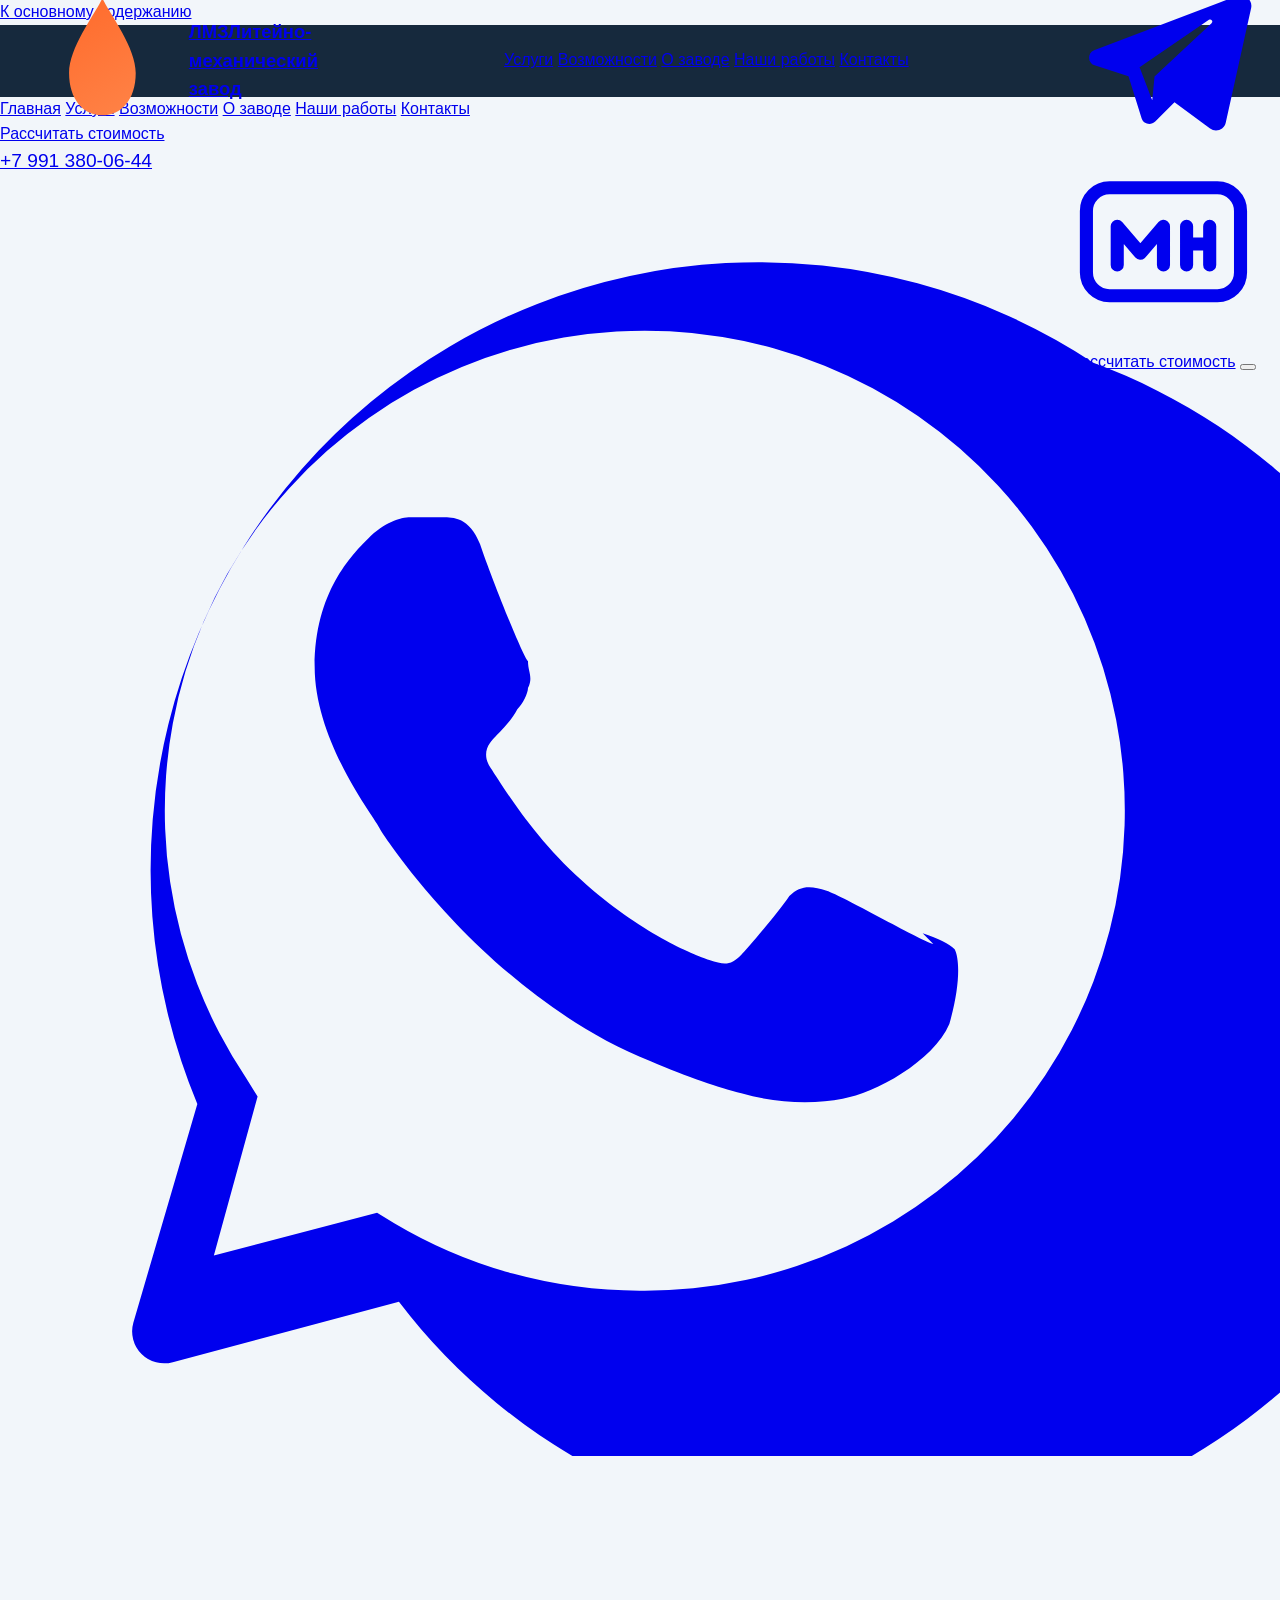
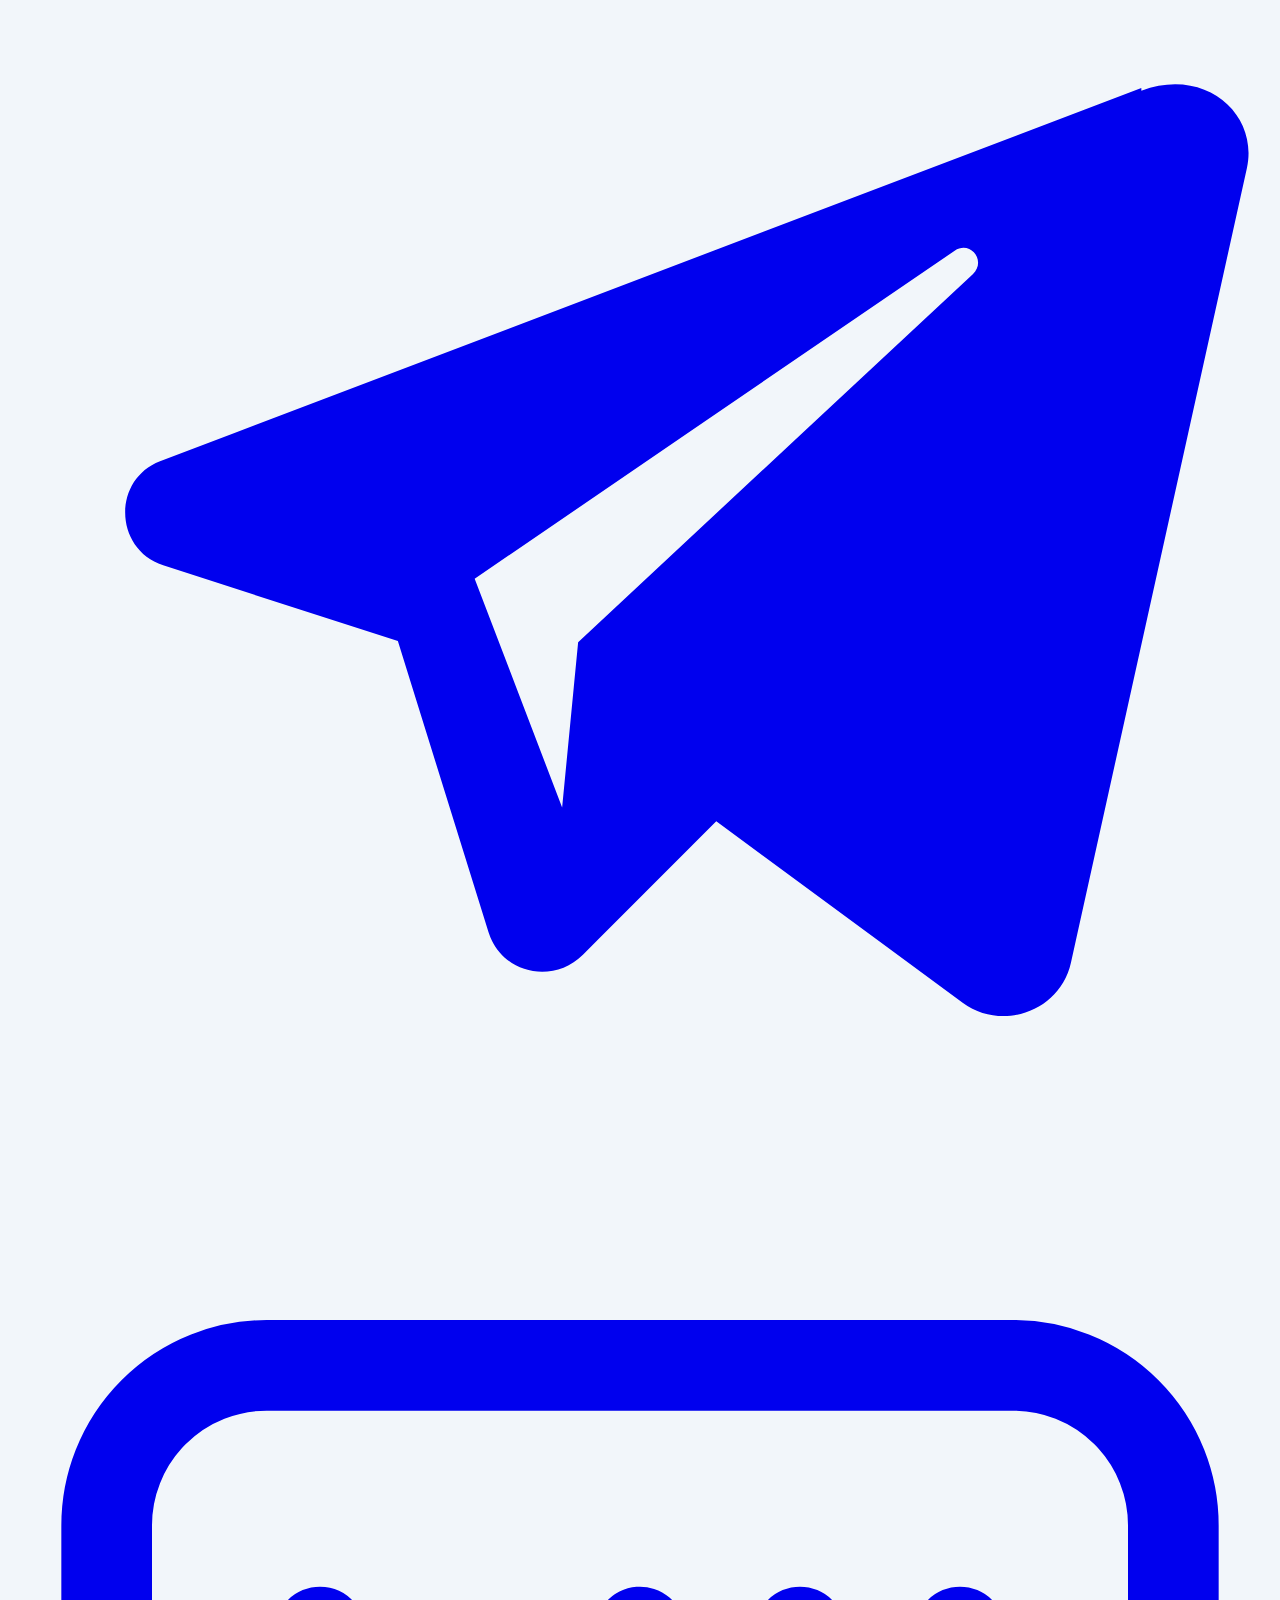
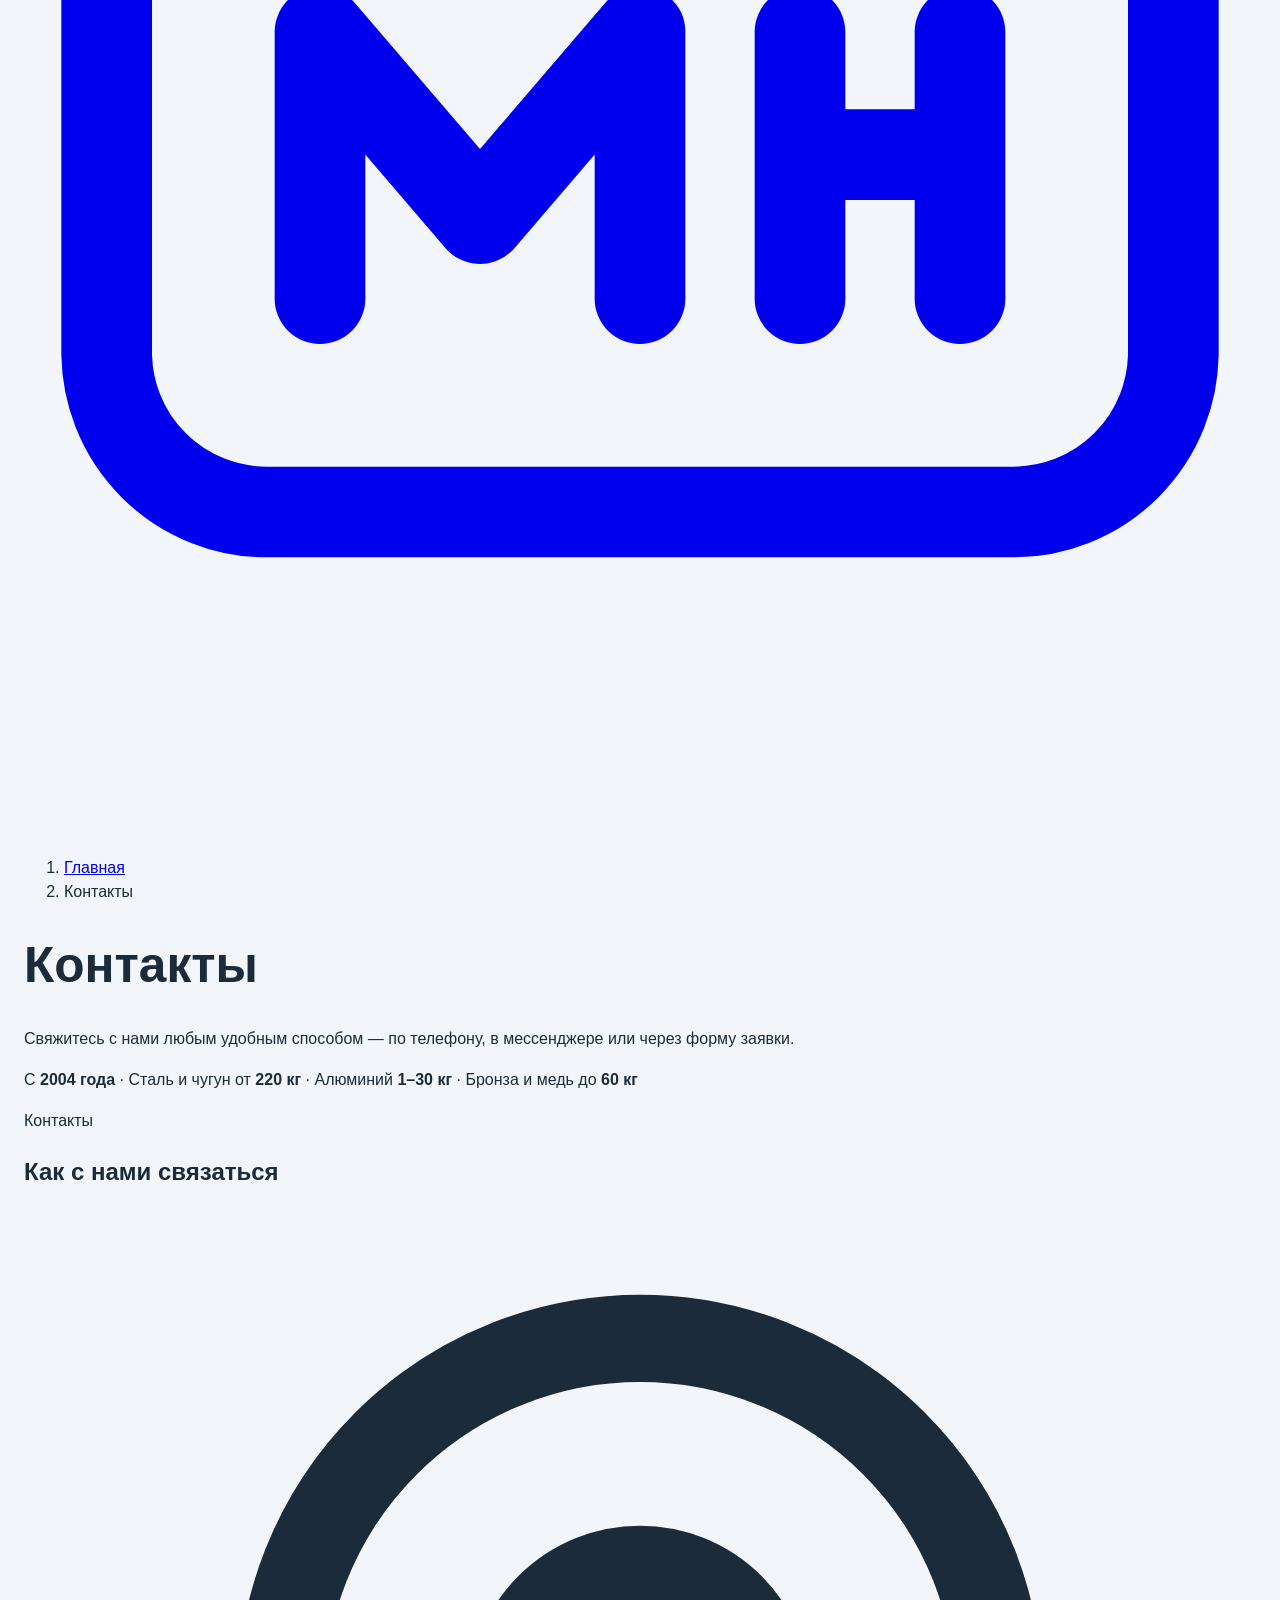
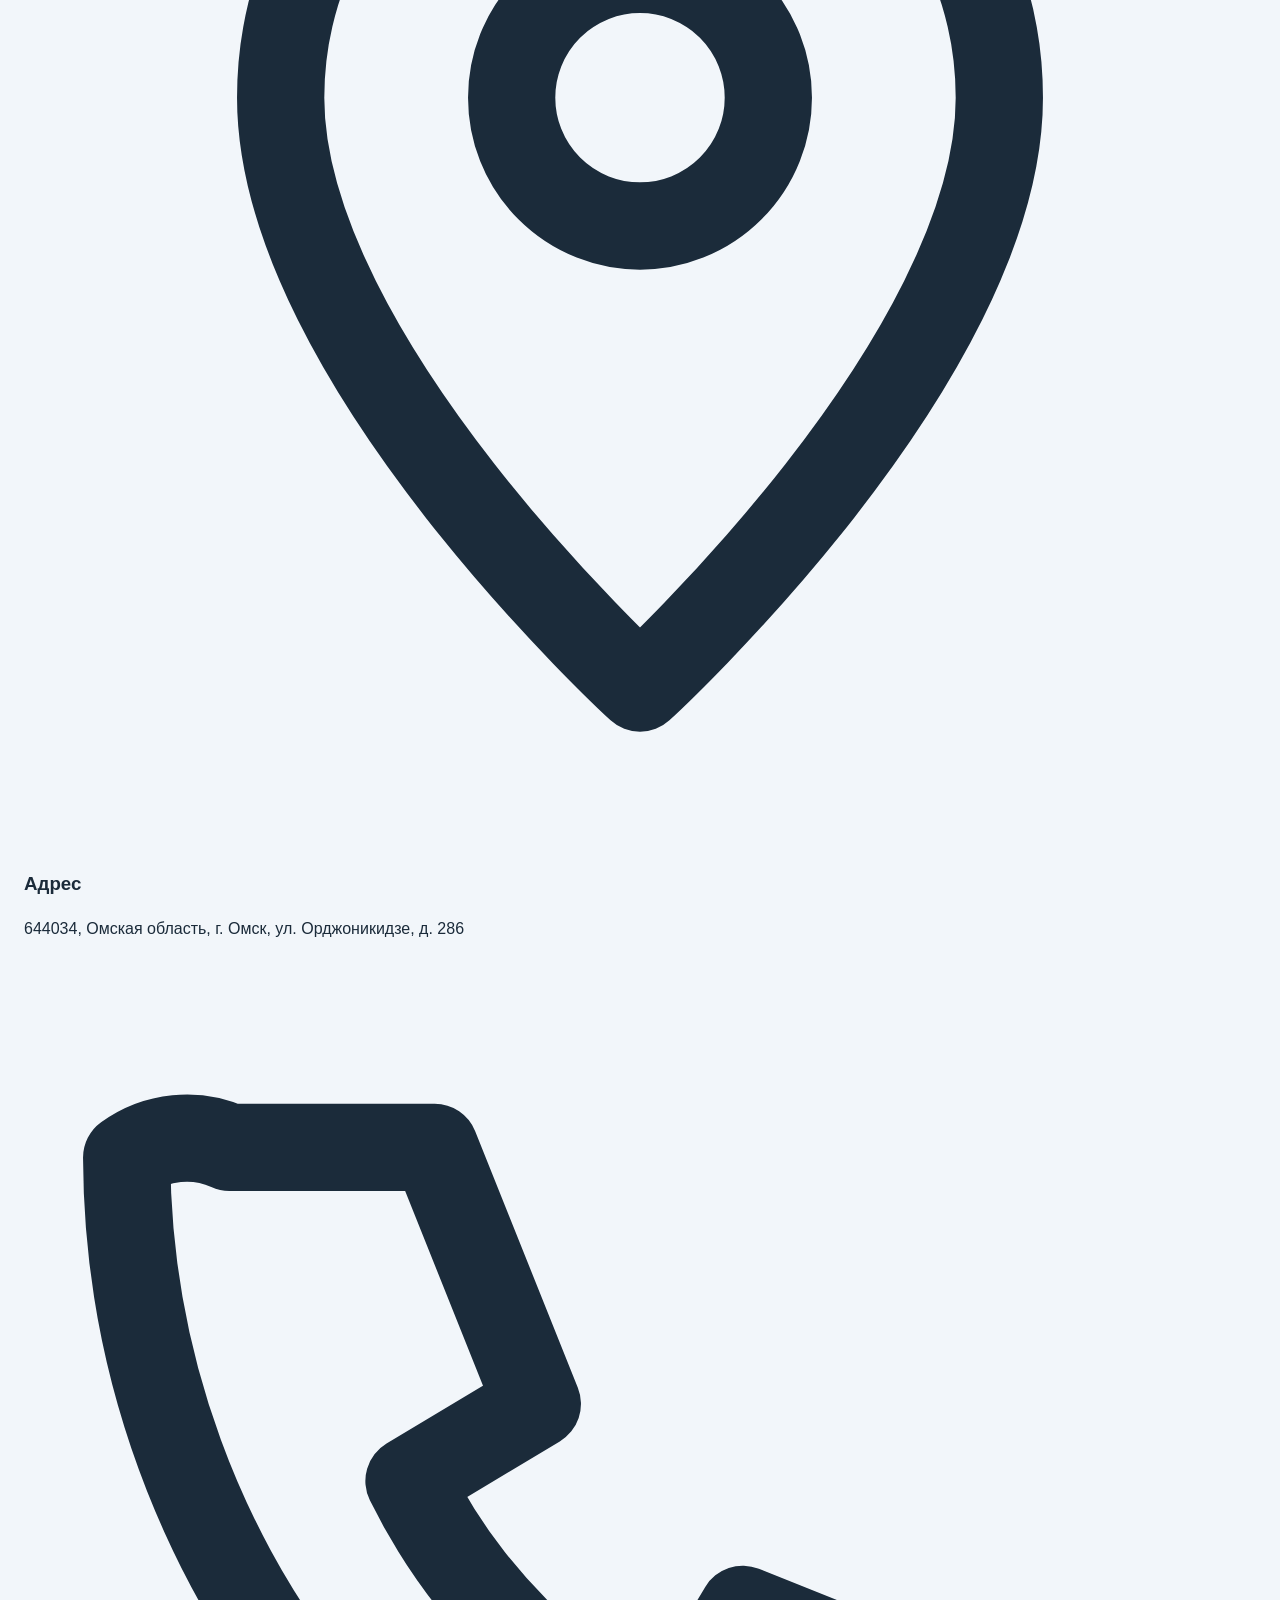
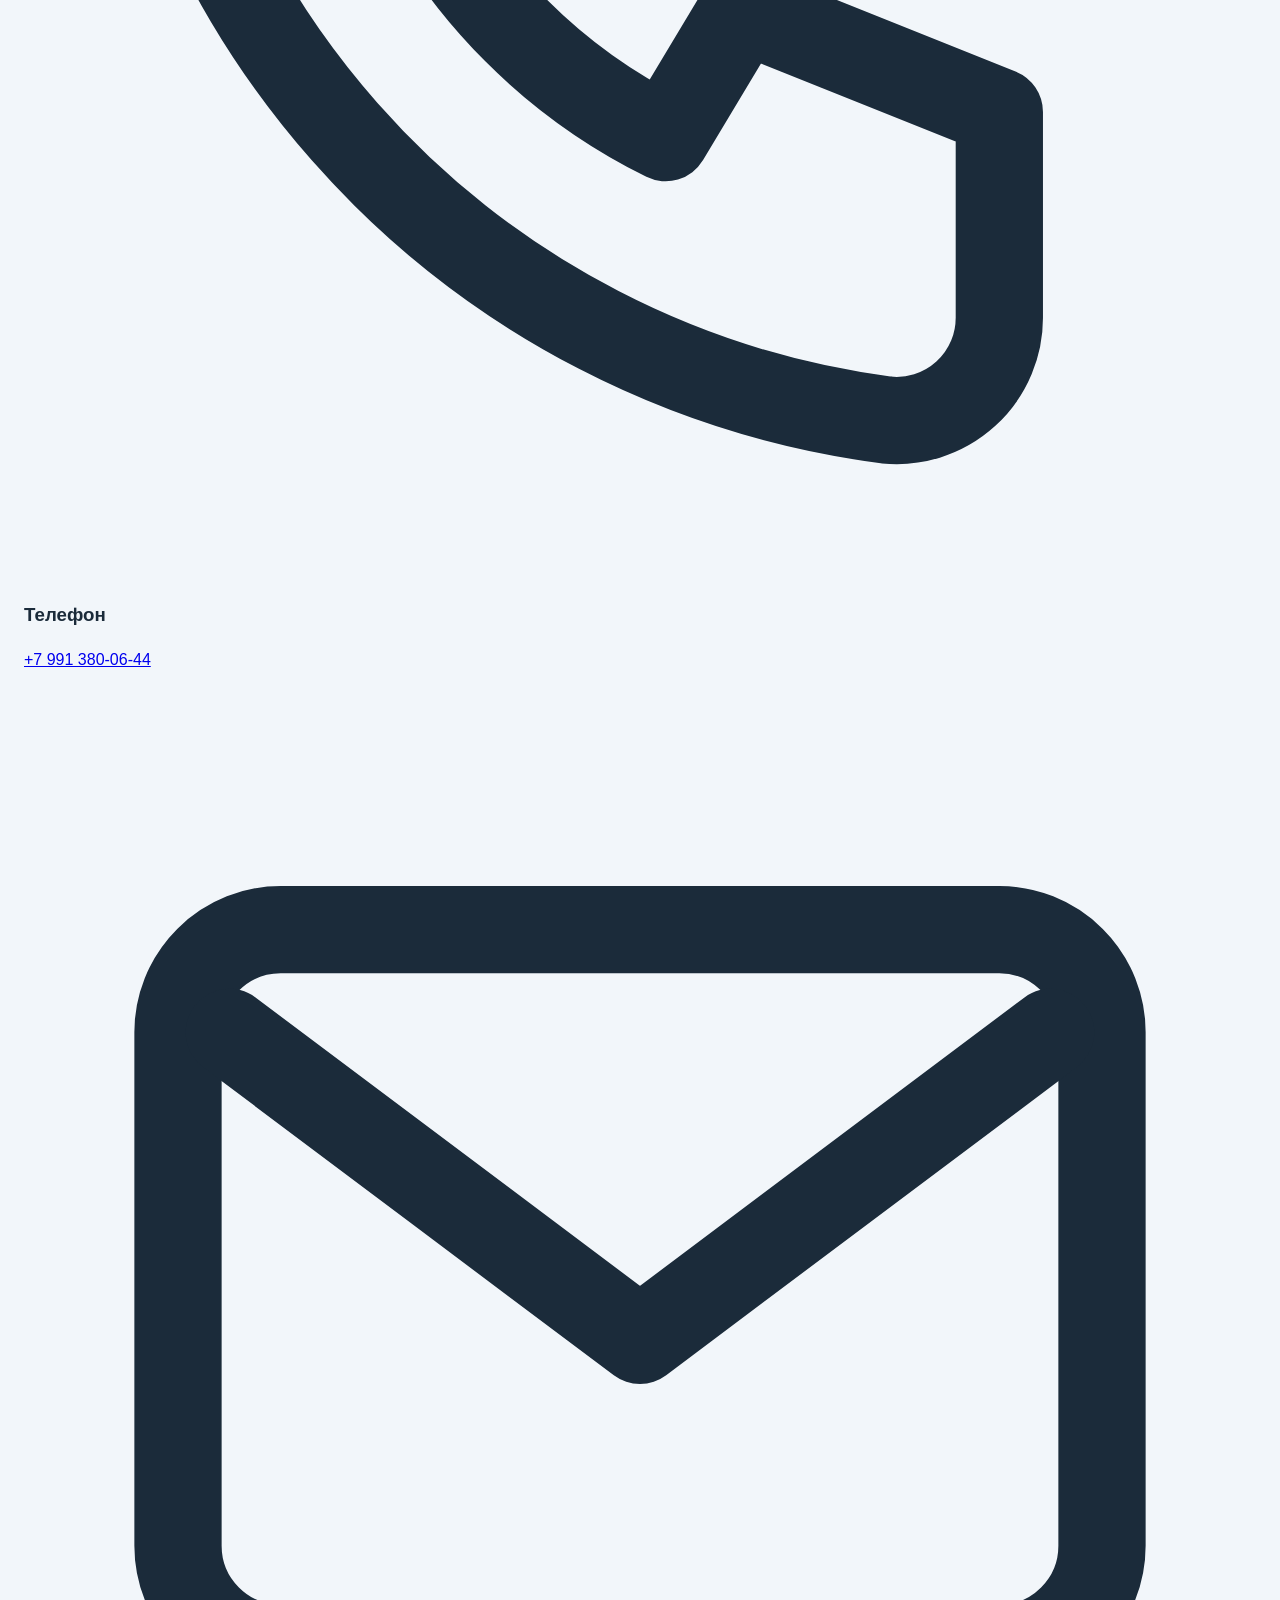
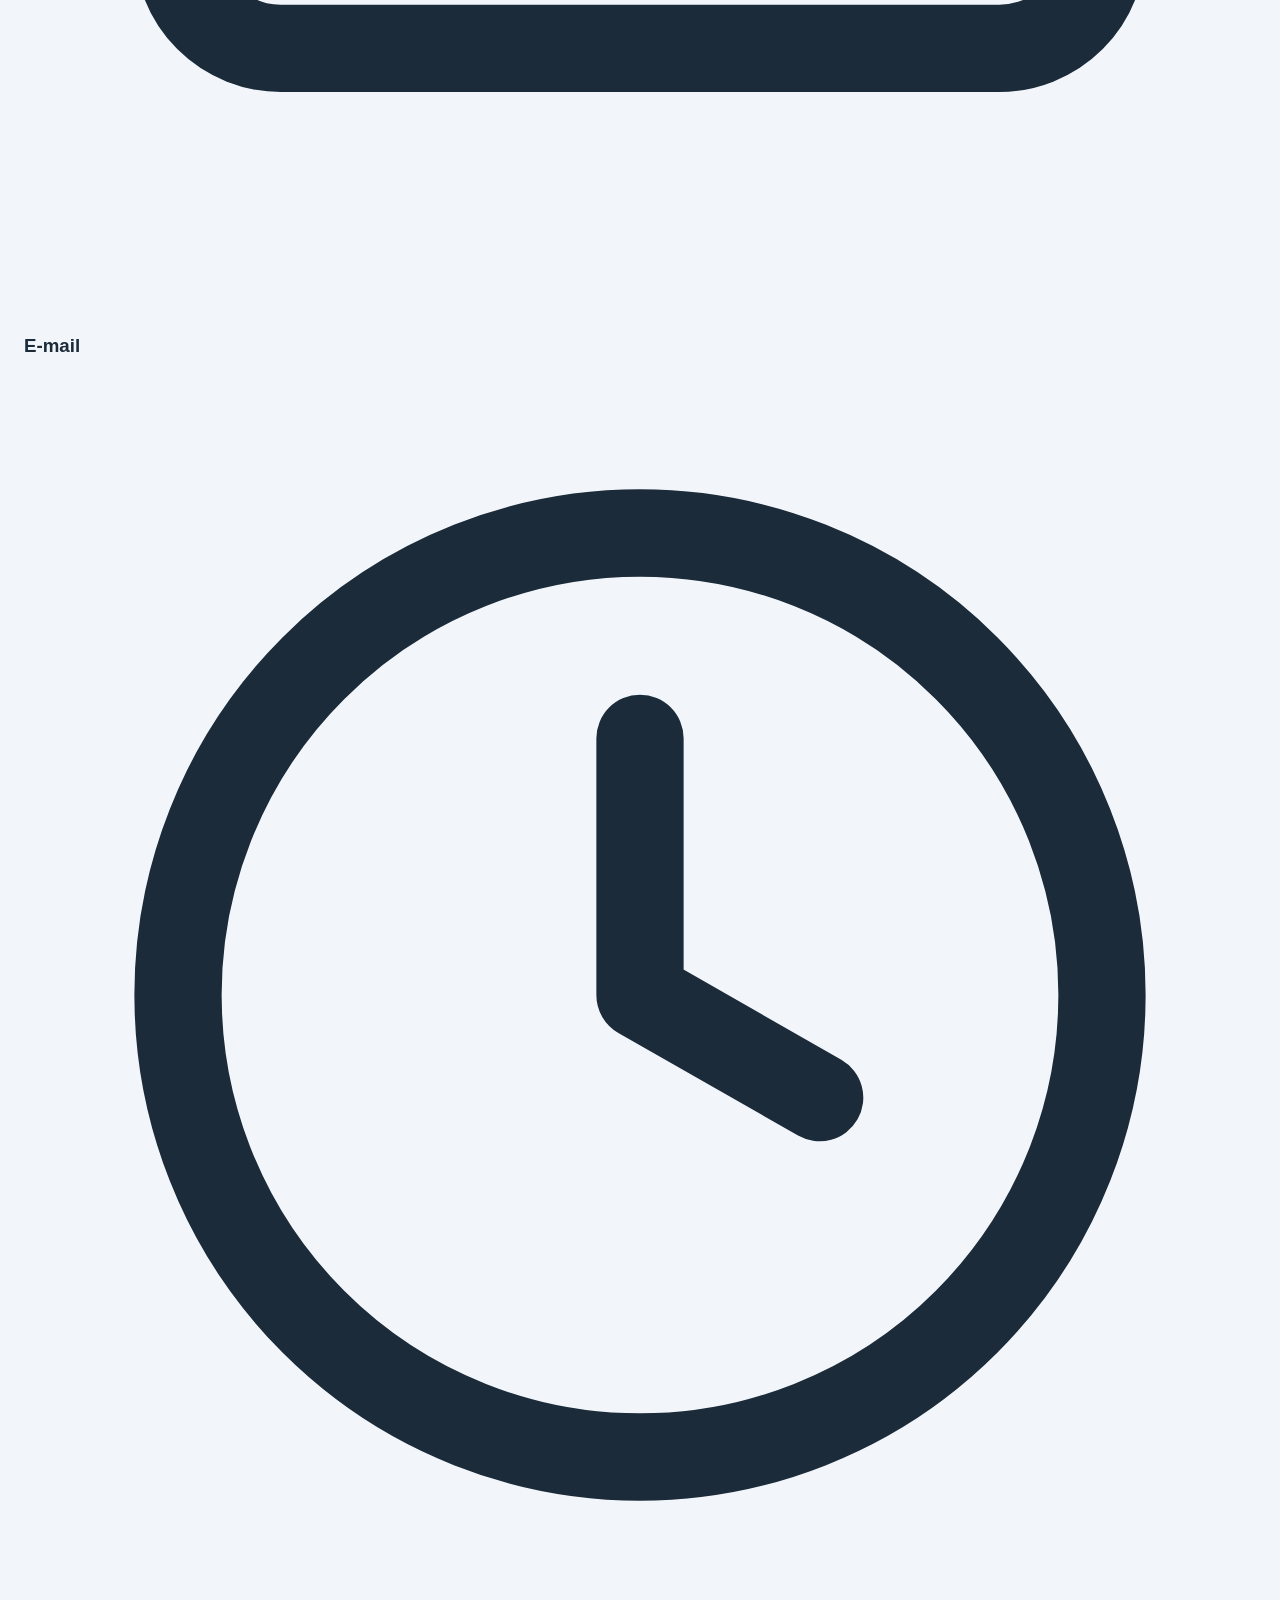
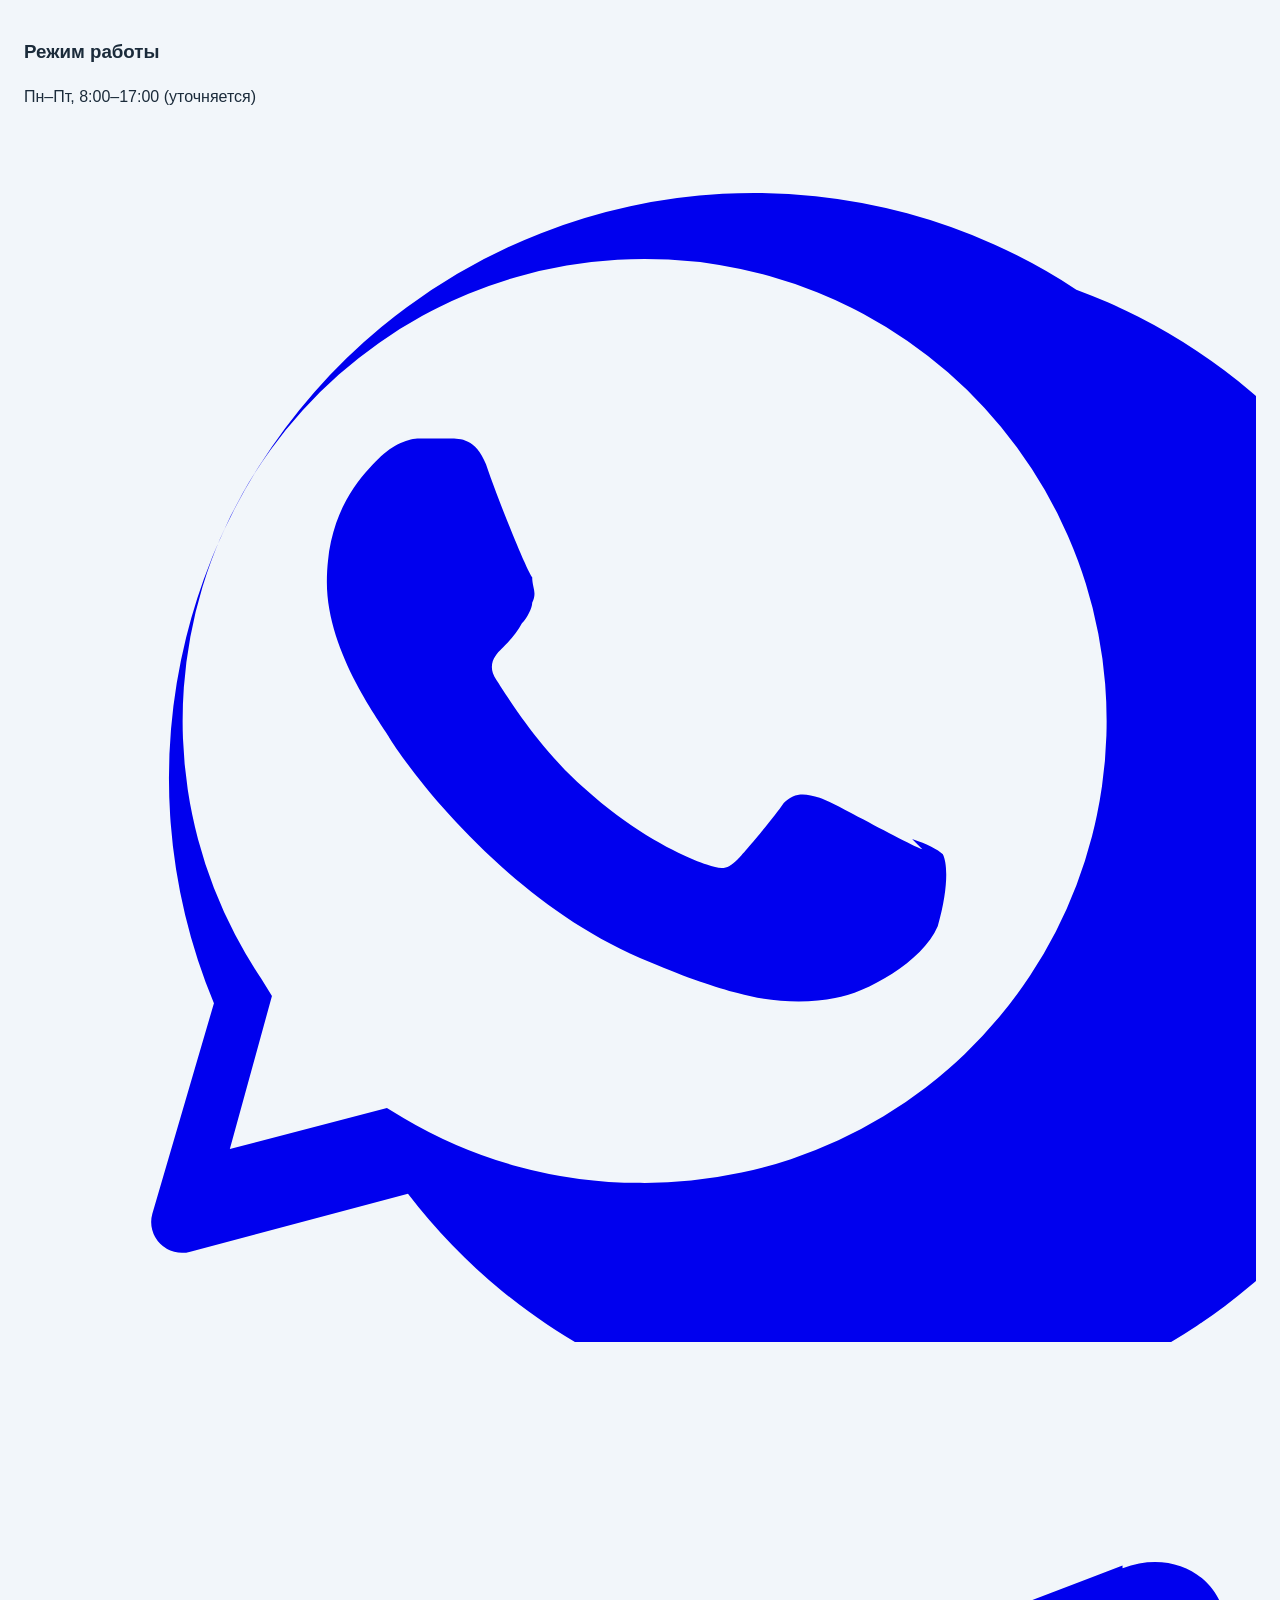
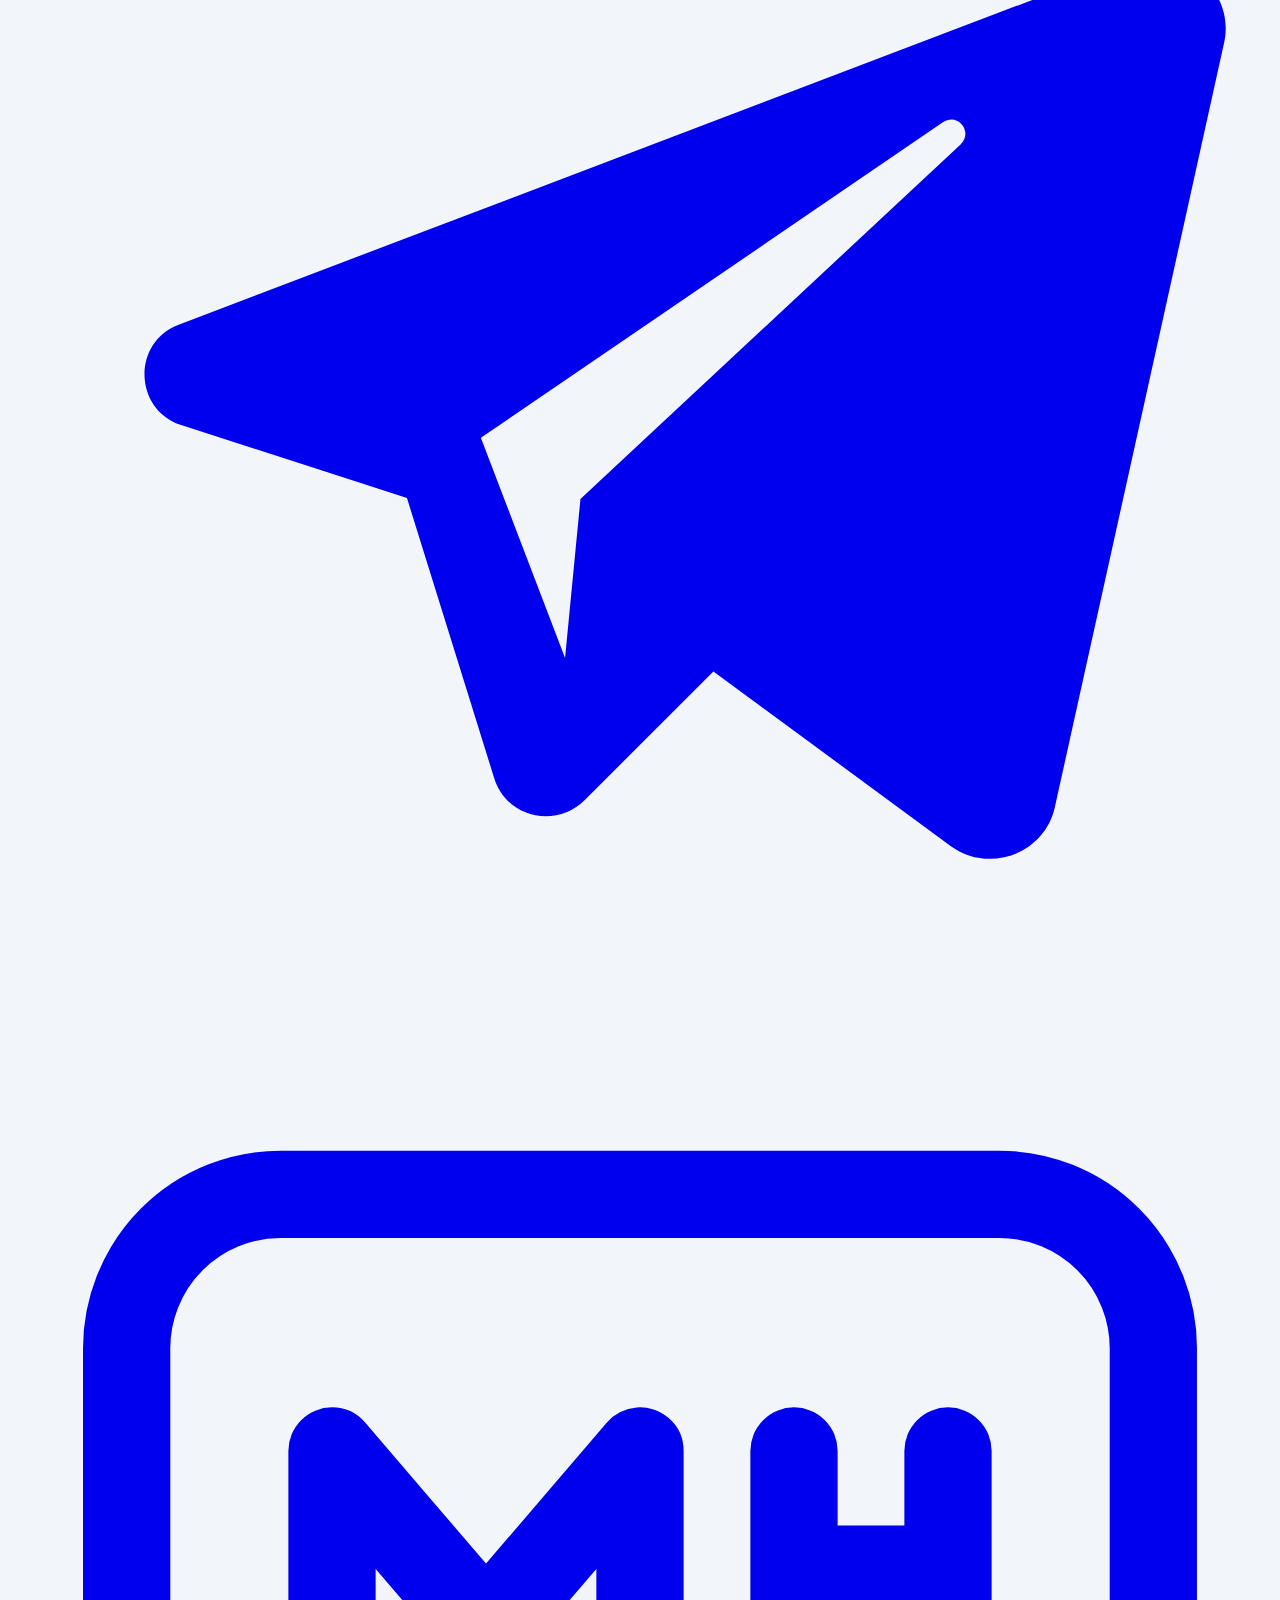
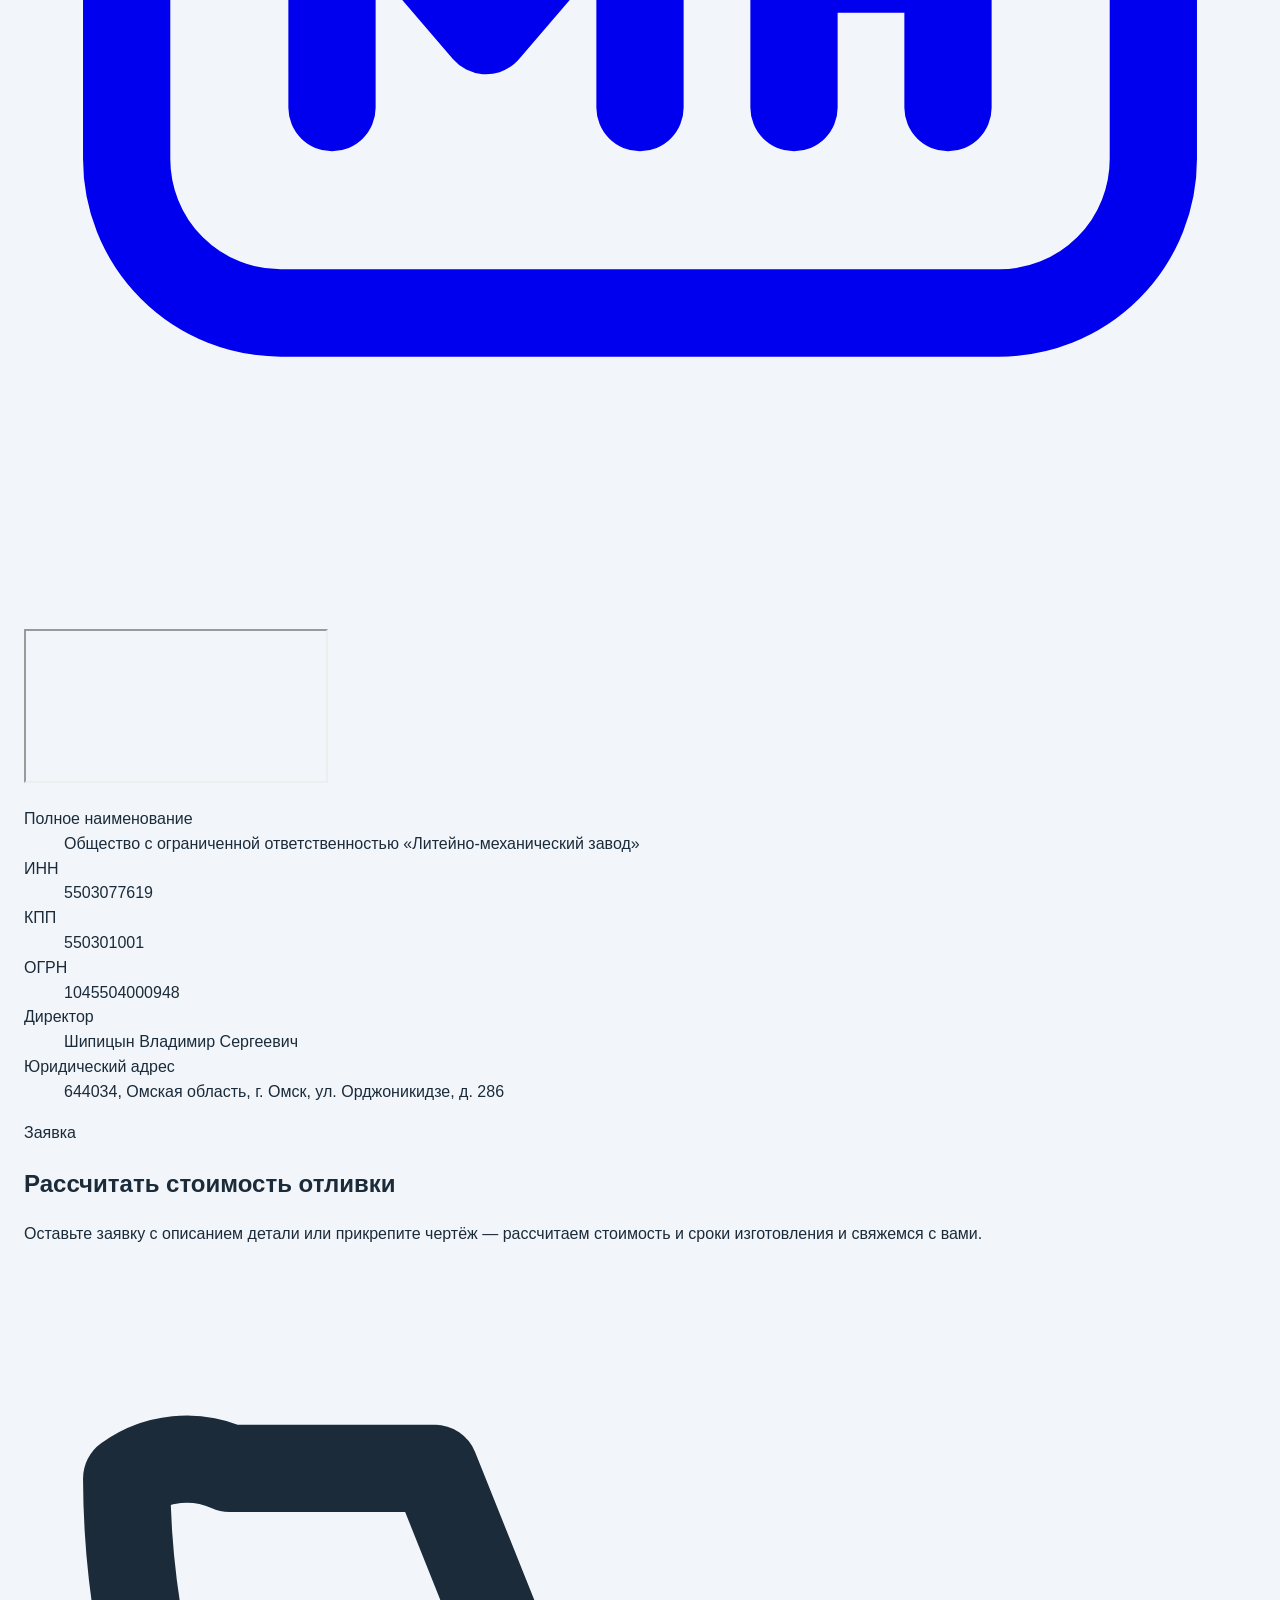
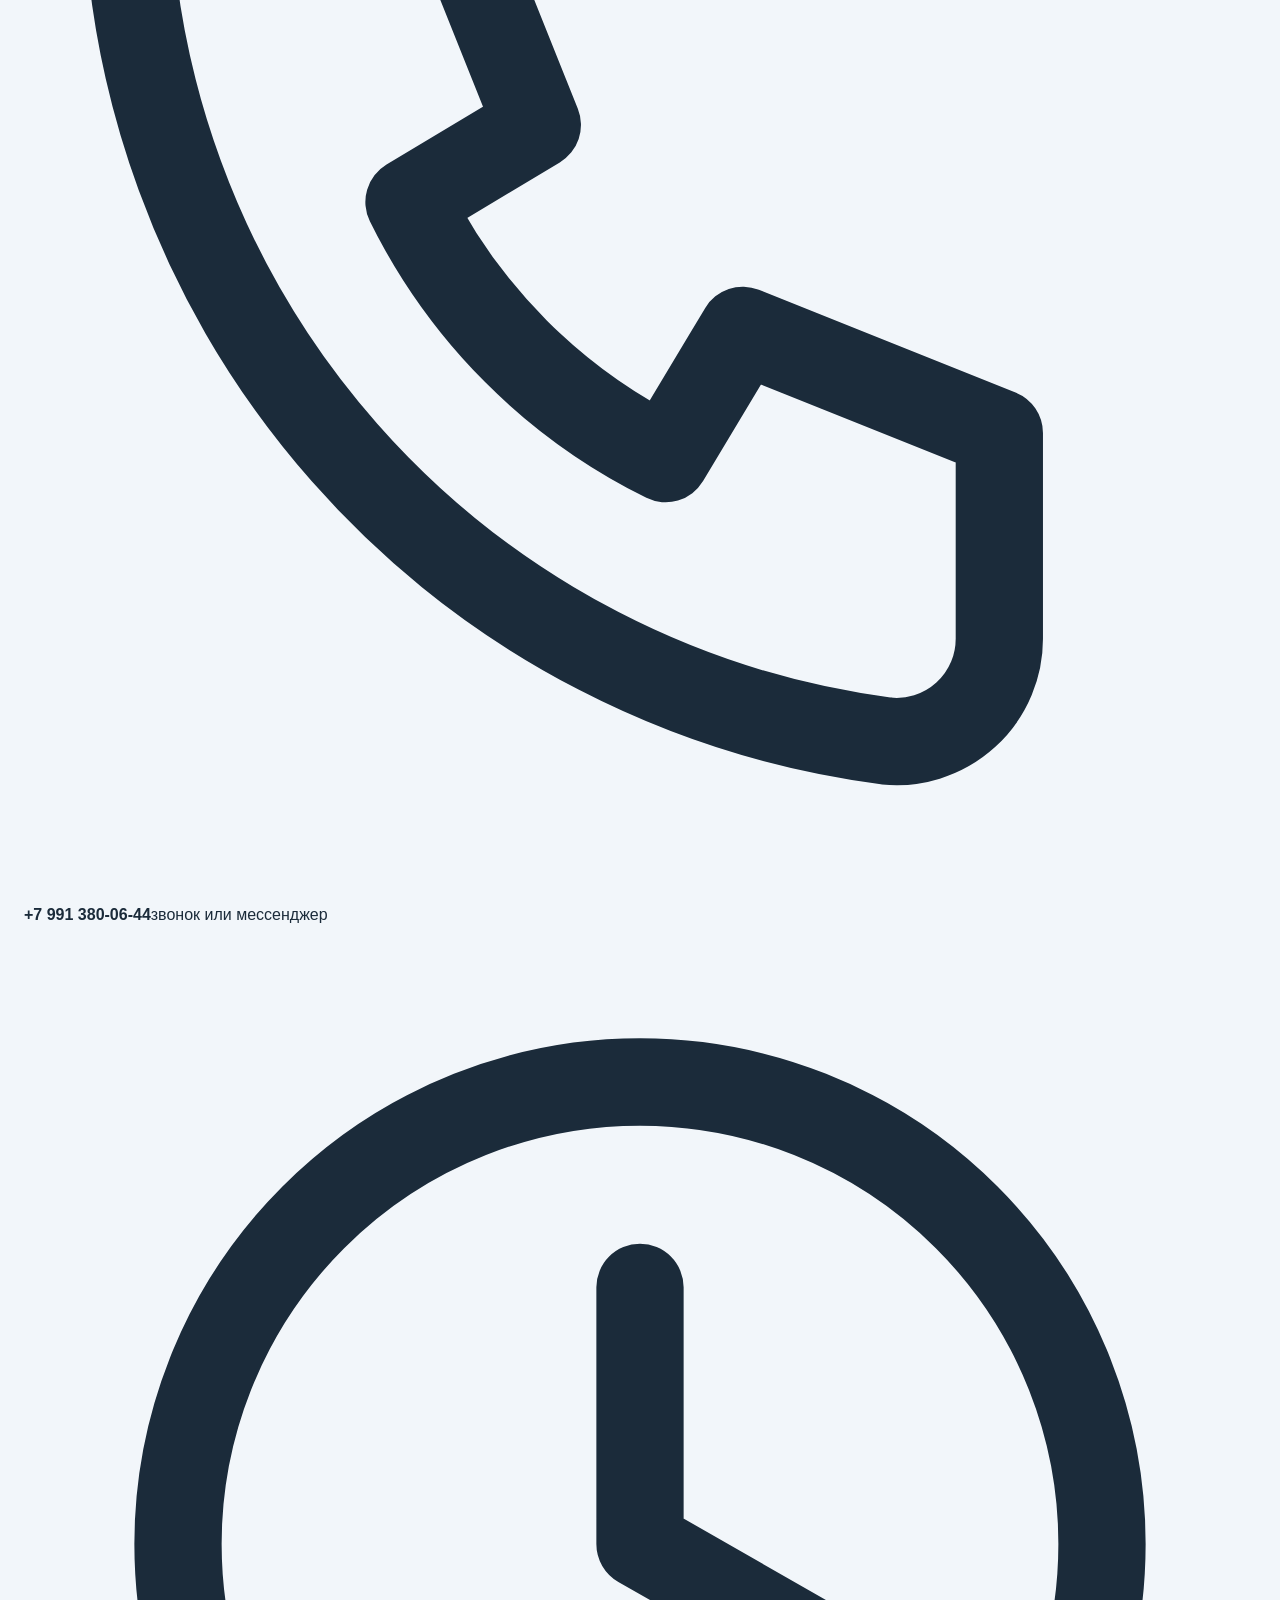
==== commit 057c4f11: "Update Pages demo from main Regenerate the /lmz-omsk-site/ GitHub Pages demo from the current main b" ====
--- a/kontakty/index.html
+++ b/kontakty/index.html
@@ -19,15 +19,15 @@
   <meta name="twitter:title" content="Контакты ЛМЗ — адрес и телефон в Омске">
   <meta name="twitter:description" content="Контакты ООО «ЛМЗ»: адрес в Омске, телефон, мессенджеры, реквизиты компании, форма заявки на расчёт стоимости отливки.">
   <meta name="twitter:image" content="https://lmz-omsk.ru/assets/img/og-image.png">
-  <link rel="icon" href="/favicon.ico" sizes="any">
-  <link rel="icon" href="/assets/img/favicon.svg" type="image/svg+xml">
-  <link rel="apple-touch-icon" href="/assets/img/apple-touch-icon.png">
-  <link rel="manifest" href="/site.webmanifest">
+  <link rel="icon" href="/lmz-omsk-site/favicon.ico" sizes="any">
+  <link rel="icon" href="/lmz-omsk-site/assets/img/favicon.svg" type="image/svg+xml">
+  <link rel="apple-touch-icon" href="/lmz-omsk-site/assets/img/apple-touch-icon.png">
+  <link rel="manifest" href="/lmz-omsk-site/site.webmanifest">
   <meta name="theme-color" content="#16293D">
-  <link rel="preload" href="/assets/fonts/manrope-latin-700-normal.woff2" as="font" type="font/woff2" crossorigin>
-  <link rel="preload" href="/assets/fonts/manrope-cyrillic-700-normal.woff2" as="font" type="font/woff2" crossorigin>
+  <link rel="preload" href="/lmz-omsk-site/assets/fonts/manrope-latin-700-normal.woff2" as="font" type="font/woff2" crossorigin>
+  <link rel="preload" href="/lmz-omsk-site/assets/fonts/manrope-cyrillic-700-normal.woff2" as="font" type="font/woff2" crossorigin>
   <style>:root{--color-header:#16293D;--color-surface-alt:#F2F6FA;--font-main:'Manrope',-apple-system,BlinkMacSystemFont,'Segoe UI',Arial,sans-serif;--header-h:72px;--container-max:1280px;--container-pad:16px}@media(min-width:768px){:root{--container-pad:24px}}*,*::before,*::after{box-sizing:border-box}body{margin:0;font-family:var(--font-main);color:#1B2B3A;background:var(--color-surface-alt);line-height:1.55;overflow-x:hidden}.container{max-width:var(--container-max);margin:0 auto;padding-left:var(--container-pad);padding-right:var(--container-pad)}.site-header{position:sticky;top:0;z-index:500;background:var(--color-header);color:#fff;height:var(--header-h)}.site-header__inner{height:100%;display:flex;align-items:center;justify-content:space-between;gap:24px}.logo{display:flex;align-items:center;gap:8px;font-weight:800;font-size:1.15rem}h1{font-size:clamp(1.9rem,1.5rem + 2vw,3.2rem);font-weight:800;line-height:1.12}</style>
-  <link rel="stylesheet" href="/assets/css/style.css">
+  <link rel="stylesheet" href="/lmz-omsk-site/assets/css/style.css">
   <script type="application/ld+json">{"@context":"https://schema.org","@type":"LocalBusiness","@id":"https://lmz-omsk.ru/#organization","name":"ООО «ЛМЗ» — Литейно-механический завод","legalName":"Общество с ограниченной ответственностью «Литейно-механический завод»","alternateName":"ЛМЗ","taxID":"5503077619","url":"https://lmz-omsk.ru/","logo":"https://lmz-omsk.ru/assets/img/icon-512.png","image":"https://lmz-omsk.ru/assets/img/og-image.png","telephone":"+79913800644","foundingDate":"2004-01-14","address":{"@type":"PostalAddress","streetAddress":"ул. Орджоникидзе, д. 286","addressLocality":"Омск","addressRegion":"Омская область","postalCode":"644034","addressCountry":"RU"},"geo":{"@type":"GeoCoordinates","latitude":54.9926,"longitude":73.3252},"openingHoursSpecification":{"@type":"OpeningHoursSpecification","dayOfWeek":["Monday","Tuesday","Wednesday","Thursday","Friday"],"opens":"08:00","closes":"17:00"},"priceRange":"$$"}</script>
   <script type="application/ld+json">{"@context":"https://schema.org","@type":"WebSite","@id":"https://lmz-omsk.ru/#website","url":"https://lmz-omsk.ru/","name":"ООО «ЛМЗ» — литейное производство в Омске","inLanguage":"ru-RU"}</script>
   <script type="application/ld+json">{"@context":"https://schema.org","@type":"BreadcrumbList","itemListElement":[{"@type":"ListItem","position":1,"name":"Главная","item":"https://lmz-omsk.ru/"},{"@type":"ListItem","position":2,"name":"Контакты"}]}</script>
@@ -41,16 +41,16 @@
   <a class="skip-link" href="#main">К основному содержанию</a>
   <header class="site-header">
     <div class="container site-header__inner">
-      <a href="/" class="logo" aria-label="ЛМЗ — на главную">
+      <a href="/lmz-omsk-site/" class="logo" aria-label="ЛМЗ — на главную">
         <svg viewBox="0 0 40 40" class="logo__mark" aria-hidden="true"><path fill="url(#lmzGrad)" d="M20 4c1 3 8.5 12.3 8.5 19.2C28.5 30 24.8 34 20 34s-8.5-4-8.5-10.8C11.5 16.3 19 7 20 4z"/><defs><linearGradient id="lmzGrad" x1="11" y1="4" x2="29" y2="34" gradientUnits="userSpaceOnUse"><stop stop-color="#FF6A2B"/><stop offset="1" stop-color="#FF8347"/></linearGradient></defs></svg>
         <span class="logo__text">ЛМЗ<span class="logo__sub">Литейно-механический завод</span></span>
       </a>
       <nav class="main-nav" aria-label="Основная навигация">
-        <a href="/uslugi/">Услуги</a>
-        <a href="/vozmozhnosti/">Возможности</a>
-        <a href="/o-zavode/">О заводе</a>
-        <a href="/raboty/">Наши работы</a>
-        <a href="/kontakty/">Контакты</a>
+        <a href="/lmz-omsk-site/uslugi/">Услуги</a>
+        <a href="/lmz-omsk-site/vozmozhnosti/">Возможности</a>
+        <a href="/lmz-omsk-site/o-zavode/">О заводе</a>
+        <a href="/lmz-omsk-site/raboty/">Наши работы</a>
+        <a href="/lmz-omsk-site/kontakty/">Контакты</a>
       </nav>
       <div class="header-actions">
         <span class="header-city">Омск</span>
@@ -60,7 +60,7 @@
           <a href="#" class="icon-btn icon-btn--telegram" data-messenger="telegram" data-messenger-wrap aria-label="Написать в Telegram"><svg viewBox="0 0 24 24" fill="currentColor" aria-hidden="true"><path d="M21.4 4.2 3 11.2c-.9.35-.86 1.65.06 1.95l4.4 1.42 1.7 5.46c.24.77 1.2.99 1.77.42l2.5-2.5 4.62 3.4c.75.55 1.83.15 2.03-.75l3.3-14.9c.22-1.02-.79-1.9-1.98-1.45zM8.9 13.4l9-6.15c.3-.2.6.2.34.44l-7.4 6.9-.3 3.1-1.64-4.29z"/></svg></a>
           <a href="#" class="icon-btn icon-btn--max" data-messenger="max" data-messenger-wrap aria-label="Написать в MAX"><svg viewBox="0 0 24 24" fill="currentColor" aria-hidden="true"><path d="M4 5.5A2.5 2.5 0 0 1 6.5 3h11A2.5 2.5 0 0 1 20 5.5v9A2.5 2.5 0 0 1 17.5 17H10l-4.4 3.5c-.6.5-1.6.05-1.6-.75V17h-.5A2.5 2.5 0 0 1 1 14.5v-9A2.5 2.5 0 0 1 3.5 3H4v2.5z" opacity="0"/><rect x="2" y="4" width="20" height="14" rx="3" fill="none" stroke="currentColor" stroke-width="1.7"/><path d="M6 14V9l3 3.5L12 9v5" fill="none" stroke="currentColor" stroke-width="1.7" stroke-linecap="round" stroke-linejoin="round"/><path d="M15 9v5M18 9v5M15 11.3h3" fill="none" stroke="currentColor" stroke-width="1.7" stroke-linecap="round" stroke-linejoin="round"/></svg></a>
         </div>
-        <a href="/kontakty/#zayavka" class="btn btn-primary btn-sm header-cta">Рассчитать стоимость</a>
+        <a href="/lmz-omsk-site/kontakty/#zayavka" class="btn btn-primary btn-sm header-cta">Рассчитать стоимость</a>
         <button type="button" class="burger" aria-label="Открыть меню" aria-expanded="false">
           <span></span><span></span><span></span>
         </button>
@@ -69,15 +69,15 @@
   </header>
   <div class="mobile-menu" id="mobile-menu">
     <nav class="mobile-menu__nav" aria-label="Мобильная навигация">
-      <a href="/">Главная</a>
-      <a href="/uslugi/">Услуги</a>
-      <a href="/vozmozhnosti/">Возможности</a>
-      <a href="/o-zavode/">О заводе</a>
-      <a href="/raboty/">Наши работы</a>
-      <a href="/kontakty/">Контакты</a>
+      <a href="/lmz-omsk-site/">Главная</a>
+      <a href="/lmz-omsk-site/uslugi/">Услуги</a>
+      <a href="/lmz-omsk-site/vozmozhnosti/">Возможности</a>
+      <a href="/lmz-omsk-site/o-zavode/">О заводе</a>
+      <a href="/lmz-omsk-site/raboty/">Наши работы</a>
+      <a href="/lmz-omsk-site/kontakty/">Контакты</a>
     </nav>
     <div class="mobile-menu__contacts">
-      <a class="btn btn-primary btn-block" href="/kontakty/#zayavka">Рассчитать стоимость</a>
+      <a class="btn btn-primary btn-block" href="/lmz-omsk-site/kontakty/#zayavka">Рассчитать стоимость</a>
       <a class="header-phone" href="tel:+79913800644" data-site-phone-href data-site-phone style="display:block;font-size:1.2rem">+7 991 380-06-44</a>
       <div class="mobile-menu__messengers">
         <a href="#" class="icon-btn icon-btn--whatsapp" data-messenger="whatsapp" data-messenger-wrap aria-label="Написать в WhatsApp"><svg viewBox="0 0 24 24" fill="currentColor" aria-hidden="true"><path d="M17.5 14.4c-.3-.1-1.7-.9-2-1-.3-.1-.5-.1-.7.1-.2.3-.8 1-.9 1.1-.2.2-.3.2-.6.1-.3-.1-1.3-.5-2.4-1.5-.9-.8-1.5-1.8-1.7-2.1-.2-.3 0-.5.1-.6.1-.1.3-.3.4-.5.1-.1.2-.3.2-.4.1-.2 0-.3 0-.5-.1-.1-.7-1.6-.9-2.2-.2-.5-.5-.5-.7-.5h-.6c-.2 0-.5.1-.8.4-.3.3-1 1-1 2.4s1.1 2.8 1.2 3c.1.2 2.1 3.2 5.1 4.4.7.3 1.3.5 1.7.6.7.2 1.4.2 1.9.1.6-.1 1.7-.7 2-1.4.2-.7.2-1.2.1-1.4-.1-.1-.3-.2-.6-.3z"/><path d="M20.5 3.5A11.4 11.4 0 0 0 3.7 17.4L2.5 21.5a.6.6 0 0 0 .74.74l4.24-1.13A11.4 11.4 0 1 0 20.5 3.5zM12 20.9a9 9 0 0 1-4.6-1.26l-.33-.2-3.06.8.82-2.98-.21-.34A9 9 0 1 1 12 20.9z"/></svg></a>
@@ -88,7 +88,7 @@
   </div>
   <main id="main">
 <header class="page-hero">
-    <nav class="breadcrumbs" aria-label="Хлебные крошки"><div class="container"><ol><li><a href="/">Главная</a></li><li aria-current="page">Контакты</li></ol></div></nav>
+    <nav class="breadcrumbs" aria-label="Хлебные крошки"><div class="container"><ol><li><a href="/lmz-omsk-site/">Главная</a></li><li aria-current="page">Контакты</li></ol></div></nav>
     <div class="container">
       <h1>Контакты</h1>
       <p class="lead">Свяжитесь с нами любым удобным способом — по телефону, в мессенджере или через форму заявки.</p>
@@ -154,7 +154,7 @@
           </div>
         </div>
         <div class="reveal">
-          <form data-ajax-form data-form-type="calc" action="/mail/send.php" method="post" enctype="multipart/form-data" novalidate>
+          <form data-ajax-form data-form-type="calc" action="/lmz-omsk-site/mail/send.php" method="post" enctype="multipart/form-data" novalidate>
             <input type="hidden" name="form_type" value="calc">
             <input type="hidden" name="form_ts" value="">
             <div class="honeypot" aria-hidden="true">
@@ -192,7 +192,7 @@
             </div>
             <div class="checkbox-field">
               <input type="checkbox" id="f-consent" name="consent" required checked value="1">
-              <label for="f-consent">Согласен(на) на <a href="/soglasie-na-obrabotku-dannyh/" target="_blank">обработку персональных данных</a></label>
+              <label for="f-consent">Согласен(на) на <a href="/lmz-omsk-site/soglasie-na-obrabotku-dannyh/" target="_blank">обработку персональных данных</a></label>
             </div>
             <button type="submit" class="btn btn-primary btn-block">Отправить заявку</button>
             <div class="form-status" role="status" aria-live="polite"></div>
@@ -206,7 +206,7 @@
     <div class="container">
       <div class="footer-grid">
         <div class="footer-col">
-          <a href="/" class="logo" aria-label="ЛМЗ — на главную" style="margin-bottom:16px">
+          <a href="/lmz-omsk-site/" class="logo" aria-label="ЛМЗ — на главную" style="margin-bottom:16px">
             <svg viewBox="0 0 40 40" class="logo__mark" aria-hidden="true"><path fill="url(#lmzGrad)" d="M20 4c1 3 8.5 12.3 8.5 19.2C28.5 30 24.8 34 20 34s-8.5-4-8.5-10.8C11.5 16.3 19 7 20 4z"/><defs><linearGradient id="lmzGrad" x1="11" y1="4" x2="29" y2="34" gradientUnits="userSpaceOnUse"><stop stop-color="#FF6A2B"/><stop offset="1" stop-color="#FF8347"/></linearGradient></defs></svg>
             <span class="logo__text" style="color:#fff">ЛМЗ<span class="logo__sub">Литейно-механический завод</span></span>
           </a>
@@ -225,23 +225,23 @@
         <div class="footer-col">
           <h3>Навигация</h3>
           <ul>
-            <li><a href="/">Главная</a></li>
-            <li><a href="/uslugi/">Услуги</a></li>
-            <li><a href="/vozmozhnosti/">Возможности</a></li>
-            <li><a href="/o-zavode/">О заводе</a></li>
-            <li><a href="/raboty/">Наши работы</a></li>
-            <li><a href="/kontakty/">Контакты</a></li>
+            <li><a href="/lmz-omsk-site/">Главная</a></li>
+            <li><a href="/lmz-omsk-site/uslugi/">Услуги</a></li>
+            <li><a href="/lmz-omsk-site/vozmozhnosti/">Возможности</a></li>
+            <li><a href="/lmz-omsk-site/o-zavode/">О заводе</a></li>
+            <li><a href="/lmz-omsk-site/raboty/">Наши работы</a></li>
+            <li><a href="/lmz-omsk-site/kontakty/">Контакты</a></li>
           </ul>
         </div>
         <div class="footer-col">
           <h3>Услуги</h3>
           <ul>
-            <li><a href="/uslugi/lityo-chuguna/">Литьё чугуна</a></li>
-            <li><a href="/uslugi/lityo-stali/">Литьё стали</a></li>
-            <li><a href="/uslugi/lityo-bronzy-i-medi/">Литьё бронзы и меди</a></li>
-            <li><a href="/uslugi/lityo-alyuminiya/">Литьё алюминия</a></li>
-            <li><a href="/uslugi/lityo-v-pgs/">Литьё в ПГС</a></li>
-            <li><a href="/uslugi/kokilnoe-lityo/">Кокильное литьё</a></li>
+            <li><a href="/lmz-omsk-site/uslugi/lityo-chuguna/">Литьё чугуна</a></li>
+            <li><a href="/lmz-omsk-site/uslugi/lityo-stali/">Литьё стали</a></li>
+            <li><a href="/lmz-omsk-site/uslugi/lityo-bronzy-i-medi/">Литьё бронзы и меди</a></li>
+            <li><a href="/lmz-omsk-site/uslugi/lityo-alyuminiya/">Литьё алюминия</a></li>
+            <li><a href="/lmz-omsk-site/uslugi/lityo-v-pgs/">Литьё в ПГС</a></li>
+            <li><a href="/lmz-omsk-site/uslugi/kokilnoe-lityo/">Кокильное литьё</a></li>
           </ul>
         </div>
         <div class="footer-col">
@@ -257,8 +257,8 @@
       <div class="footer-bottom">
         <span>© <span data-site-year>2026</span> ООО «ЛМЗ». Все права защищены.</span>
         <div class="footer-bottom-links">
-          <a href="/politika-konfidencialnosti/">Политика конфиденциальности</a>
-          <a href="/soglasie-na-obrabotku-dannyh/">Согласие на обработку данных</a>
+          <a href="/lmz-omsk-site/politika-konfidencialnosti/">Политика конфиденциальности</a>
+          <a href="/lmz-omsk-site/soglasie-na-obrabotku-dannyh/">Согласие на обработку данных</a>
         </div>
       </div>
       <p class="footer-disclaimer">Информация, представленная на сайте, носит справочный характер и не является публичной офертой, определяемой положениями ст. 437 Гражданского кодекса РФ.</p>
@@ -278,7 +278,7 @@
       <button class="modal__close" type="button" data-close-modal aria-label="Закрыть окно"><svg viewBox="0 0 24 24" fill="none" stroke="currentColor" stroke-width="2" stroke-linecap="round" stroke-linejoin="round" aria-hidden="true"><path d="M6 6l12 12M18 6 6 18"/></svg></button>
       <h3 id="modal-callback-title">Заказать обратный звонок</h3>
       <p>Оставьте телефон — перезвоним в рабочее время и обсудим детали заказа.</p>
-      <form data-ajax-form data-form-type="callback" action="/mail/send.php" method="post" novalidate>
+      <form data-ajax-form data-form-type="callback" action="/lmz-omsk-site/mail/send.php" method="post" novalidate>
         <input type="hidden" name="form_type" value="callback">
         <input type="hidden" name="form_ts" value="">
         <div class="honeypot" aria-hidden="true">
@@ -297,7 +297,7 @@
         </div>
         <div class="checkbox-field">
           <input type="checkbox" id="cb-consent" name="consent" required checked value="1">
-          <label for="cb-consent">Согласен(на) на <a href="/soglasie-na-obrabotku-dannyh/" target="_blank">обработку персональных данных</a></label>
+          <label for="cb-consent">Согласен(на) на <a href="/lmz-omsk-site/soglasie-na-obrabotku-dannyh/" target="_blank">обработку персональных данных</a></label>
         </div>
         <button type="submit" class="btn btn-primary btn-block">Заказать звонок</button>
         <div class="form-status" role="status" aria-live="polite"></div>
@@ -305,13 +305,13 @@
     </div>
   </div>
   <div class="cookie-banner" role="region" aria-label="Уведомление об использовании cookie">
-    <p>Мы используем файлы cookie для корректной работы сайта и встроенных виджетов (например, карты). Продолжая пользоваться сайтом, вы соглашаетесь с <a href="/politika-konfidencialnosti/">политикой конфиденциальности</a>.</p>
+    <p>Мы используем файлы cookie для корректной работы сайта и встроенных виджетов (например, карты). Продолжая пользоваться сайтом, вы соглашаетесь с <a href="/lmz-omsk-site/politika-konfidencialnosti/">политикой конфиденциальности</a>.</p>
     <div class="cookie-banner__actions">
       <button type="button" class="btn btn-primary btn-sm" data-cookie-accept>Принять</button>
     </div>
   </div>
-  <script src="/assets/js/config.js" defer></script>
-  <script src="/assets/js/main.js" defer></script>
+  <script src="/lmz-omsk-site/assets/js/config.js" defer></script>
+  <script src="/lmz-omsk-site/assets/js/main.js" defer></script>
   
   <!-- Google Analytics (GA4): либо разместите здесь, либо в <head> — см. комментарий выше -->
 </body>
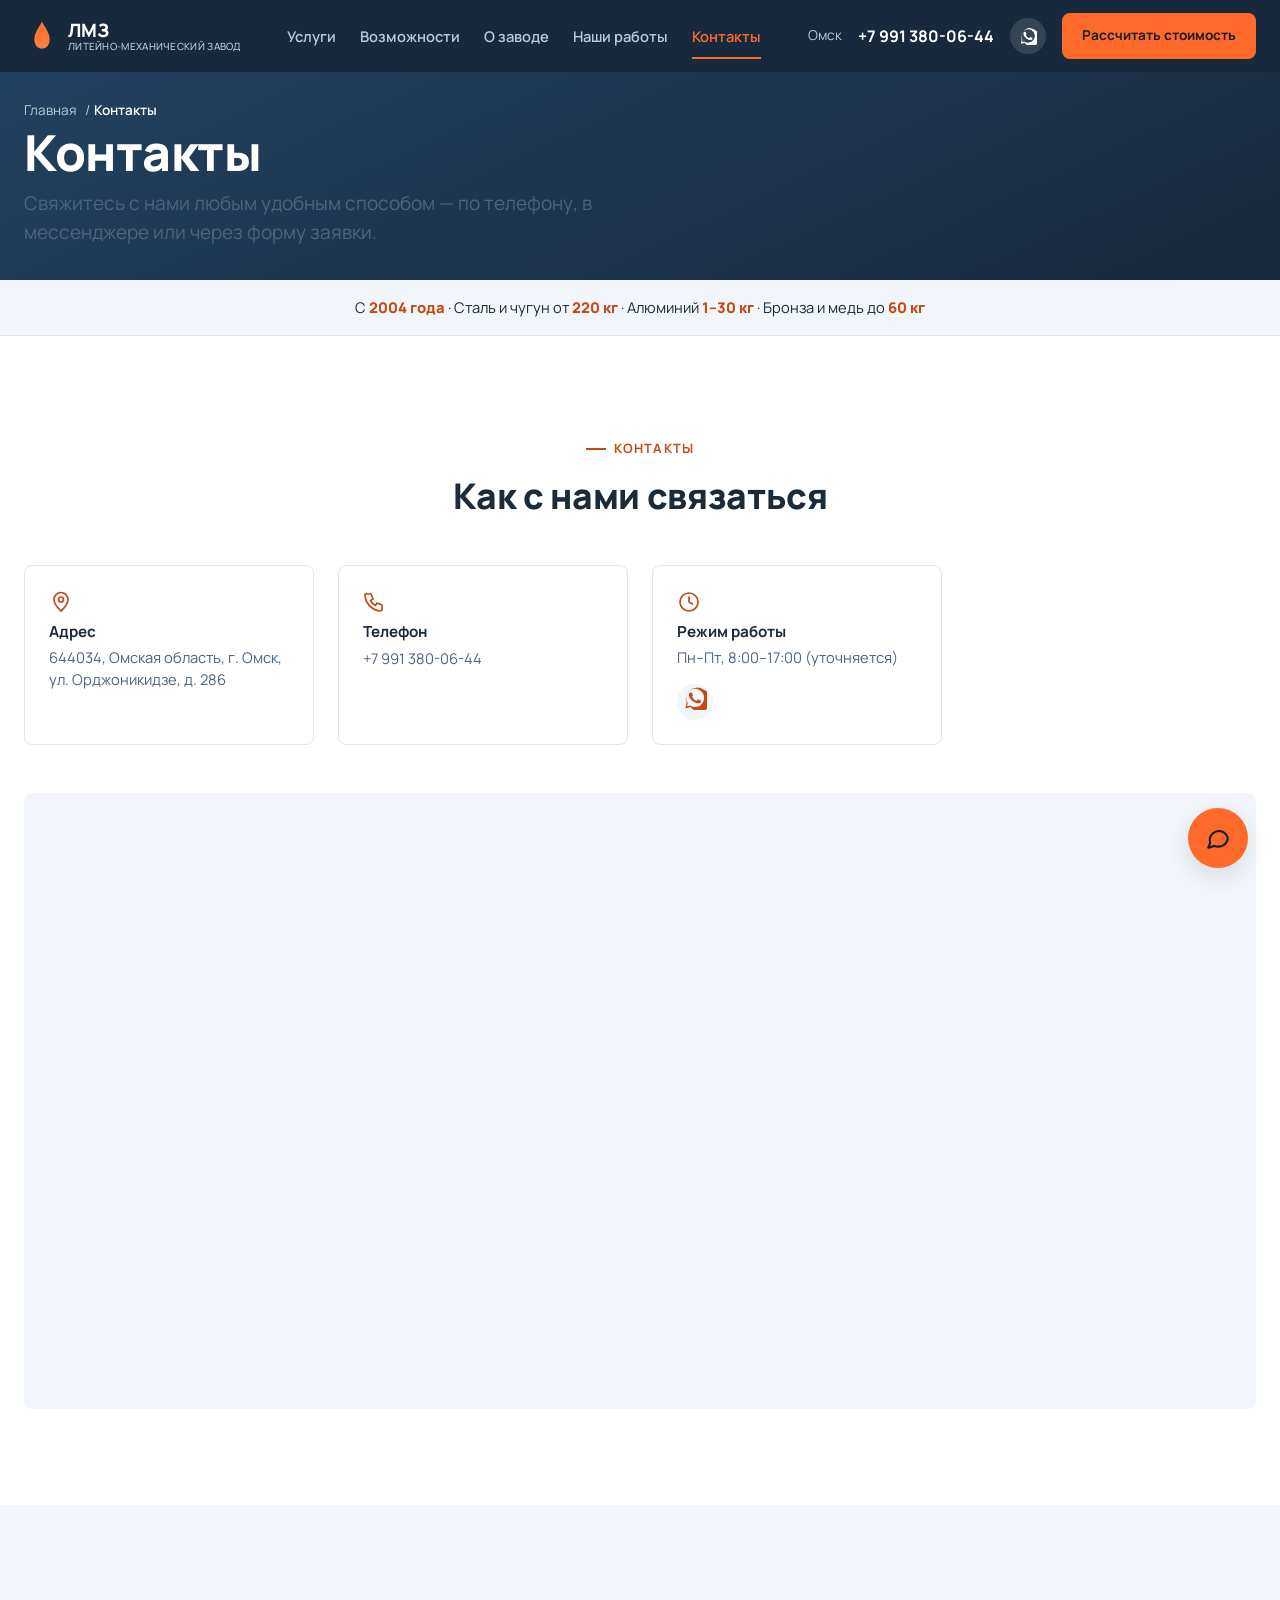
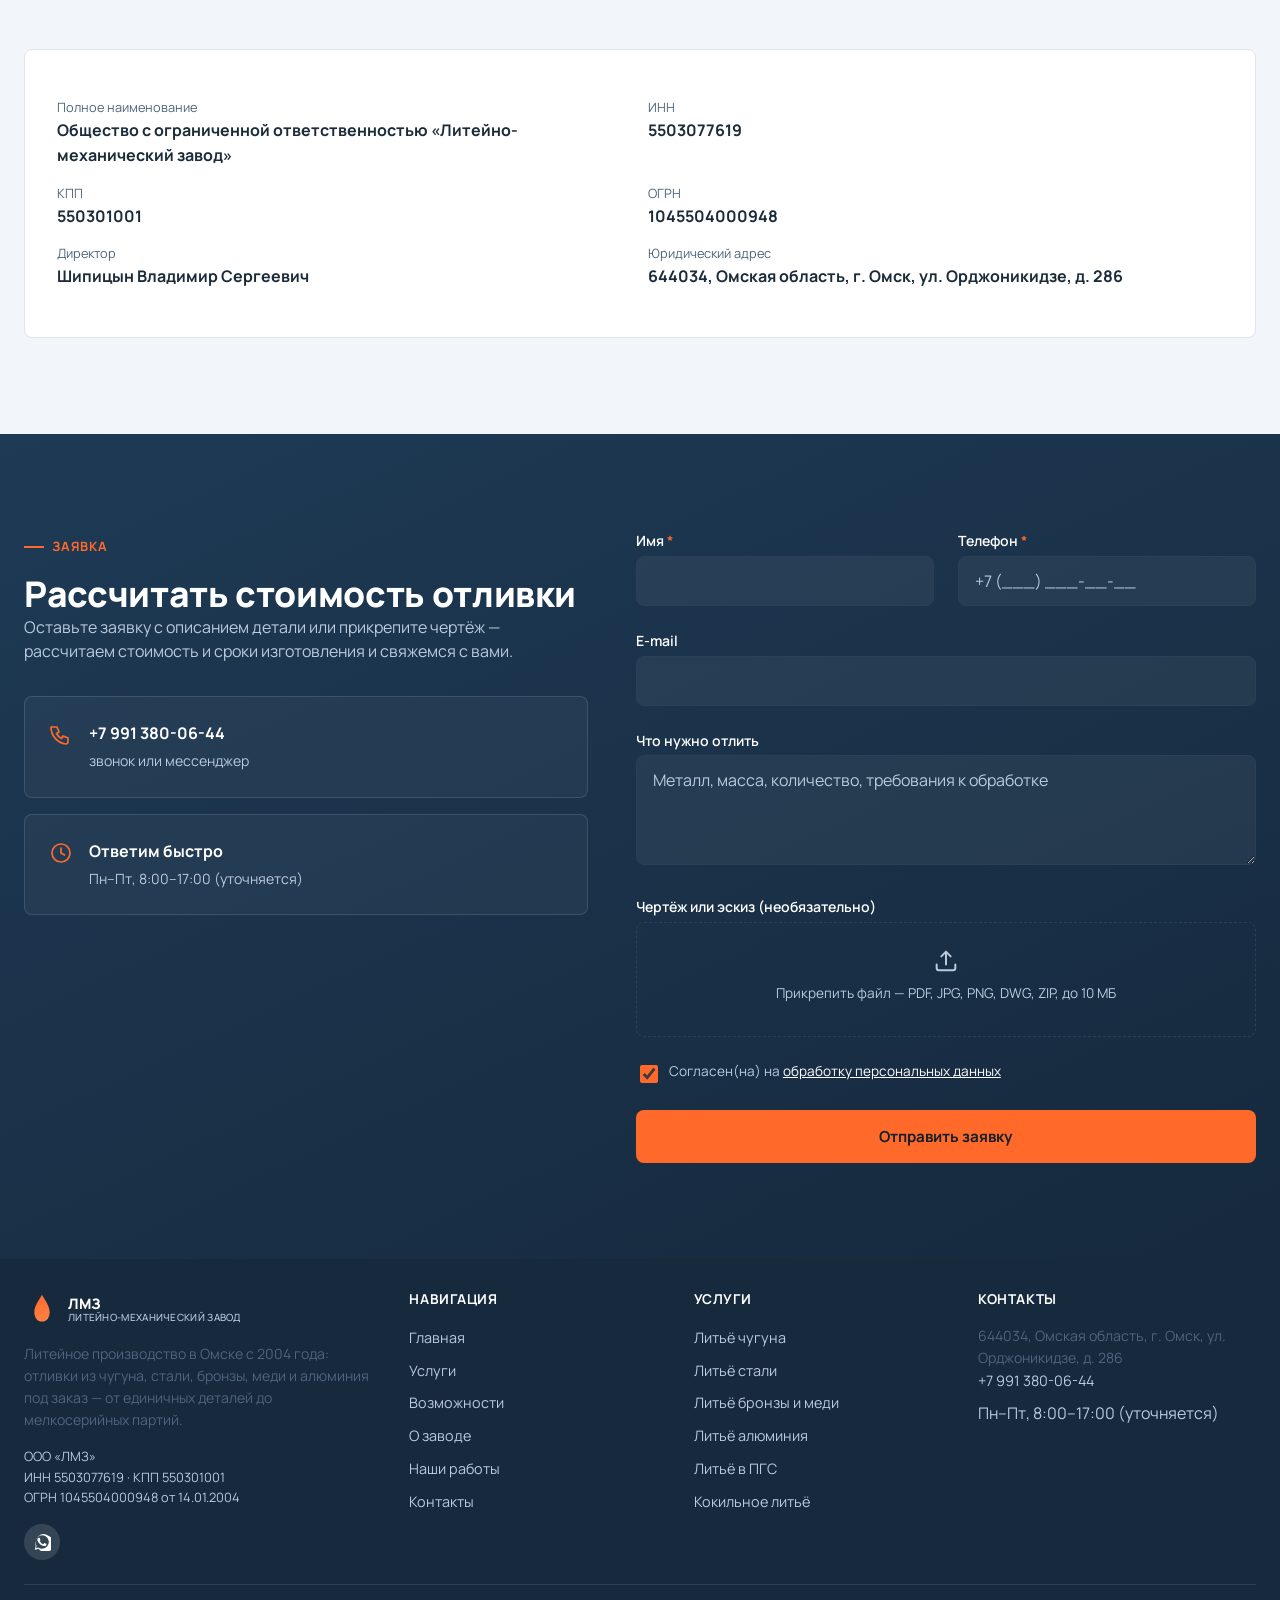
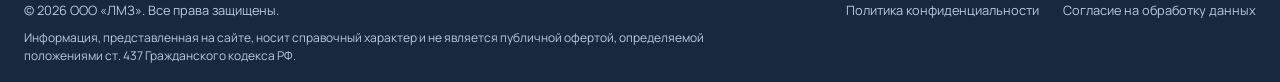
==== commit 841324b4: "Fix map pin address and mobile photo scaling bugs Point the Yandex map embeds (home + contacts) at t" ====
--- a/kontakty/index.html
+++ b/kontakty/index.html
@@ -19,15 +19,15 @@
   <meta name="twitter:title" content="Контакты ЛМЗ — адрес и телефон в Омске">
   <meta name="twitter:description" content="Контакты ООО «ЛМЗ»: адрес в Омске, телефон, мессенджеры, реквизиты компании, форма заявки на расчёт стоимости отливки.">
   <meta name="twitter:image" content="https://lmz-omsk.ru/assets/img/og-image.png">
-  <link rel="icon" href="/lmz-omsk-site/favicon.ico" sizes="any">
-  <link rel="icon" href="/lmz-omsk-site/assets/img/favicon.svg" type="image/svg+xml">
-  <link rel="apple-touch-icon" href="/lmz-omsk-site/assets/img/apple-touch-icon.png">
-  <link rel="manifest" href="/lmz-omsk-site/site.webmanifest">
+  <link rel="icon" href="/favicon.ico" sizes="any">
+  <link rel="icon" href="/assets/img/favicon.svg" type="image/svg+xml">
+  <link rel="apple-touch-icon" href="/assets/img/apple-touch-icon.png">
+  <link rel="manifest" href="/site.webmanifest">
   <meta name="theme-color" content="#16293D">
-  <link rel="preload" href="/lmz-omsk-site/assets/fonts/manrope-latin-700-normal.woff2" as="font" type="font/woff2" crossorigin>
-  <link rel="preload" href="/lmz-omsk-site/assets/fonts/manrope-cyrillic-700-normal.woff2" as="font" type="font/woff2" crossorigin>
+  <link rel="preload" href="/assets/fonts/manrope-latin-700-normal.woff2" as="font" type="font/woff2" crossorigin>
+  <link rel="preload" href="/assets/fonts/manrope-cyrillic-700-normal.woff2" as="font" type="font/woff2" crossorigin>
   <style>:root{--color-header:#16293D;--color-surface-alt:#F2F6FA;--font-main:'Manrope',-apple-system,BlinkMacSystemFont,'Segoe UI',Arial,sans-serif;--header-h:72px;--container-max:1280px;--container-pad:16px}@media(min-width:768px){:root{--container-pad:24px}}*,*::before,*::after{box-sizing:border-box}body{margin:0;font-family:var(--font-main);color:#1B2B3A;background:var(--color-surface-alt);line-height:1.55;overflow-x:hidden}.container{max-width:var(--container-max);margin:0 auto;padding-left:var(--container-pad);padding-right:var(--container-pad)}.site-header{position:sticky;top:0;z-index:500;background:var(--color-header);color:#fff;height:var(--header-h)}.site-header__inner{height:100%;display:flex;align-items:center;justify-content:space-between;gap:24px}.logo{display:flex;align-items:center;gap:8px;font-weight:800;font-size:1.15rem}h1{font-size:clamp(1.9rem,1.5rem + 2vw,3.2rem);font-weight:800;line-height:1.12}</style>
-  <link rel="stylesheet" href="/lmz-omsk-site/assets/css/style.css">
+  <link rel="stylesheet" href="/assets/css/style.css">
   <script type="application/ld+json">{"@context":"https://schema.org","@type":"LocalBusiness","@id":"https://lmz-omsk.ru/#organization","name":"ООО «ЛМЗ» — Литейно-механический завод","legalName":"Общество с ограниченной ответственностью «Литейно-механический завод»","alternateName":"ЛМЗ","taxID":"5503077619","url":"https://lmz-omsk.ru/","logo":"https://lmz-omsk.ru/assets/img/icon-512.png","image":"https://lmz-omsk.ru/assets/img/og-image.png","telephone":"+79913800644","foundingDate":"2004-01-14","address":{"@type":"PostalAddress","streetAddress":"ул. Орджоникидзе, д. 286","addressLocality":"Омск","addressRegion":"Омская область","postalCode":"644034","addressCountry":"RU"},"geo":{"@type":"GeoCoordinates","latitude":54.9926,"longitude":73.3252},"openingHoursSpecification":{"@type":"OpeningHoursSpecification","dayOfWeek":["Monday","Tuesday","Wednesday","Thursday","Friday"],"opens":"08:00","closes":"17:00"},"priceRange":"$$"}</script>
   <script type="application/ld+json">{"@context":"https://schema.org","@type":"WebSite","@id":"https://lmz-omsk.ru/#website","url":"https://lmz-omsk.ru/","name":"ООО «ЛМЗ» — литейное производство в Омске","inLanguage":"ru-RU"}</script>
   <script type="application/ld+json">{"@context":"https://schema.org","@type":"BreadcrumbList","itemListElement":[{"@type":"ListItem","position":1,"name":"Главная","item":"https://lmz-omsk.ru/"},{"@type":"ListItem","position":2,"name":"Контакты"}]}</script>
@@ -41,16 +41,16 @@
   <a class="skip-link" href="#main">К основному содержанию</a>
   <header class="site-header">
     <div class="container site-header__inner">
-      <a href="/lmz-omsk-site/" class="logo" aria-label="ЛМЗ — на главную">
+      <a href="/" class="logo" aria-label="ЛМЗ — на главную">
         <svg viewBox="0 0 40 40" class="logo__mark" aria-hidden="true"><path fill="url(#lmzGrad)" d="M20 4c1 3 8.5 12.3 8.5 19.2C28.5 30 24.8 34 20 34s-8.5-4-8.5-10.8C11.5 16.3 19 7 20 4z"/><defs><linearGradient id="lmzGrad" x1="11" y1="4" x2="29" y2="34" gradientUnits="userSpaceOnUse"><stop stop-color="#FF6A2B"/><stop offset="1" stop-color="#FF8347"/></linearGradient></defs></svg>
         <span class="logo__text">ЛМЗ<span class="logo__sub">Литейно-механический завод</span></span>
       </a>
       <nav class="main-nav" aria-label="Основная навигация">
-        <a href="/lmz-omsk-site/uslugi/">Услуги</a>
-        <a href="/lmz-omsk-site/vozmozhnosti/">Возможности</a>
-        <a href="/lmz-omsk-site/o-zavode/">О заводе</a>
-        <a href="/lmz-omsk-site/raboty/">Наши работы</a>
-        <a href="/lmz-omsk-site/kontakty/">Контакты</a>
+        <a href="/uslugi/">Услуги</a>
+        <a href="/vozmozhnosti/">Возможности</a>
+        <a href="/o-zavode/">О заводе</a>
+        <a href="/raboty/">Наши работы</a>
+        <a href="/kontakty/">Контакты</a>
       </nav>
       <div class="header-actions">
         <span class="header-city">Омск</span>
@@ -60,7 +60,7 @@
           <a href="#" class="icon-btn icon-btn--telegram" data-messenger="telegram" data-messenger-wrap aria-label="Написать в Telegram"><svg viewBox="0 0 24 24" fill="currentColor" aria-hidden="true"><path d="M21.4 4.2 3 11.2c-.9.35-.86 1.65.06 1.95l4.4 1.42 1.7 5.46c.24.77 1.2.99 1.77.42l2.5-2.5 4.62 3.4c.75.55 1.83.15 2.03-.75l3.3-14.9c.22-1.02-.79-1.9-1.98-1.45zM8.9 13.4l9-6.15c.3-.2.6.2.34.44l-7.4 6.9-.3 3.1-1.64-4.29z"/></svg></a>
           <a href="#" class="icon-btn icon-btn--max" data-messenger="max" data-messenger-wrap aria-label="Написать в MAX"><svg viewBox="0 0 24 24" fill="currentColor" aria-hidden="true"><path d="M4 5.5A2.5 2.5 0 0 1 6.5 3h11A2.5 2.5 0 0 1 20 5.5v9A2.5 2.5 0 0 1 17.5 17H10l-4.4 3.5c-.6.5-1.6.05-1.6-.75V17h-.5A2.5 2.5 0 0 1 1 14.5v-9A2.5 2.5 0 0 1 3.5 3H4v2.5z" opacity="0"/><rect x="2" y="4" width="20" height="14" rx="3" fill="none" stroke="currentColor" stroke-width="1.7"/><path d="M6 14V9l3 3.5L12 9v5" fill="none" stroke="currentColor" stroke-width="1.7" stroke-linecap="round" stroke-linejoin="round"/><path d="M15 9v5M18 9v5M15 11.3h3" fill="none" stroke="currentColor" stroke-width="1.7" stroke-linecap="round" stroke-linejoin="round"/></svg></a>
         </div>
-        <a href="/lmz-omsk-site/kontakty/#zayavka" class="btn btn-primary btn-sm header-cta">Рассчитать стоимость</a>
+        <a href="/kontakty/#zayavka" class="btn btn-primary btn-sm header-cta">Рассчитать стоимость</a>
         <button type="button" class="burger" aria-label="Открыть меню" aria-expanded="false">
           <span></span><span></span><span></span>
         </button>
@@ -69,15 +69,15 @@
   </header>
   <div class="mobile-menu" id="mobile-menu">
     <nav class="mobile-menu__nav" aria-label="Мобильная навигация">
-      <a href="/lmz-omsk-site/">Главная</a>
-      <a href="/lmz-omsk-site/uslugi/">Услуги</a>
-      <a href="/lmz-omsk-site/vozmozhnosti/">Возможности</a>
-      <a href="/lmz-omsk-site/o-zavode/">О заводе</a>
-      <a href="/lmz-omsk-site/raboty/">Наши работы</a>
-      <a href="/lmz-omsk-site/kontakty/">Контакты</a>
+      <a href="/">Главная</a>
+      <a href="/uslugi/">Услуги</a>
+      <a href="/vozmozhnosti/">Возможности</a>
+      <a href="/o-zavode/">О заводе</a>
+      <a href="/raboty/">Наши работы</a>
+      <a href="/kontakty/">Контакты</a>
     </nav>
     <div class="mobile-menu__contacts">
-      <a class="btn btn-primary btn-block" href="/lmz-omsk-site/kontakty/#zayavka">Рассчитать стоимость</a>
+      <a class="btn btn-primary btn-block" href="/kontakty/#zayavka">Рассчитать стоимость</a>
       <a class="header-phone" href="tel:+79913800644" data-site-phone-href data-site-phone style="display:block;font-size:1.2rem">+7 991 380-06-44</a>
       <div class="mobile-menu__messengers">
         <a href="#" class="icon-btn icon-btn--whatsapp" data-messenger="whatsapp" data-messenger-wrap aria-label="Написать в WhatsApp"><svg viewBox="0 0 24 24" fill="currentColor" aria-hidden="true"><path d="M17.5 14.4c-.3-.1-1.7-.9-2-1-.3-.1-.5-.1-.7.1-.2.3-.8 1-.9 1.1-.2.2-.3.2-.6.1-.3-.1-1.3-.5-2.4-1.5-.9-.8-1.5-1.8-1.7-2.1-.2-.3 0-.5.1-.6.1-.1.3-.3.4-.5.1-.1.2-.3.2-.4.1-.2 0-.3 0-.5-.1-.1-.7-1.6-.9-2.2-.2-.5-.5-.5-.7-.5h-.6c-.2 0-.5.1-.8.4-.3.3-1 1-1 2.4s1.1 2.8 1.2 3c.1.2 2.1 3.2 5.1 4.4.7.3 1.3.5 1.7.6.7.2 1.4.2 1.9.1.6-.1 1.7-.7 2-1.4.2-.7.2-1.2.1-1.4-.1-.1-.3-.2-.6-.3z"/><path d="M20.5 3.5A11.4 11.4 0 0 0 3.7 17.4L2.5 21.5a.6.6 0 0 0 .74.74l4.24-1.13A11.4 11.4 0 1 0 20.5 3.5zM12 20.9a9 9 0 0 1-4.6-1.26l-.33-.2-3.06.8.82-2.98-.21-.34A9 9 0 1 1 12 20.9z"/></svg></a>
@@ -88,7 +88,7 @@
   </div>
   <main id="main">
 <header class="page-hero">
-    <nav class="breadcrumbs" aria-label="Хлебные крошки"><div class="container"><ol><li><a href="/lmz-omsk-site/">Главная</a></li><li aria-current="page">Контакты</li></ol></div></nav>
+    <nav class="breadcrumbs" aria-label="Хлебные крошки"><div class="container"><ol><li><a href="/">Главная</a></li><li aria-current="page">Контакты</li></ol></div></nav>
     <div class="container">
       <h1>Контакты</h1>
       <p class="lead">Свяжитесь с нами любым удобным способом — по телефону, в мессенджере или через форму заявки.</p>
@@ -121,7 +121,7 @@
         </div>
       </div>
       <div class="map-embed reveal">
-        <iframe src="https://yandex.ru/map-widget/v1/?ll=73.3252%2C54.9926&z=16&pt=73.3252,54.9926,pm2rdm" loading="lazy" title="Карта проезда до ООО «ЛМЗ»" allowfullscreen></iframe>
+        <iframe src="https://yandex.ru/map-widget/v1/?ll=73.368813%2C55.029626&z=17&pt=73.368813,55.029626,pm2rdm" loading="lazy" title="Карта проезда до ООО «ЛМЗ»" allowfullscreen></iframe>
       </div>
     </div>
   </section>
@@ -154,7 +154,7 @@
           </div>
         </div>
         <div class="reveal">
-          <form data-ajax-form data-form-type="calc" action="/lmz-omsk-site/mail/send.php" method="post" enctype="multipart/form-data" novalidate>
+          <form data-ajax-form data-form-type="calc" action="/mail/send.php" method="post" enctype="multipart/form-data" novalidate>
             <input type="hidden" name="form_type" value="calc">
             <input type="hidden" name="form_ts" value="">
             <div class="honeypot" aria-hidden="true">
@@ -192,7 +192,7 @@
             </div>
             <div class="checkbox-field">
               <input type="checkbox" id="f-consent" name="consent" required checked value="1">
-              <label for="f-consent">Согласен(на) на <a href="/lmz-omsk-site/soglasie-na-obrabotku-dannyh/" target="_blank">обработку персональных данных</a></label>
+              <label for="f-consent">Согласен(на) на <a href="/soglasie-na-obrabotku-dannyh/" target="_blank">обработку персональных данных</a></label>
             </div>
             <button type="submit" class="btn btn-primary btn-block">Отправить заявку</button>
             <div class="form-status" role="status" aria-live="polite"></div>
@@ -206,7 +206,7 @@
     <div class="container">
       <div class="footer-grid">
         <div class="footer-col">
-          <a href="/lmz-omsk-site/" class="logo" aria-label="ЛМЗ — на главную" style="margin-bottom:16px">
+          <a href="/" class="logo" aria-label="ЛМЗ — на главную" style="margin-bottom:16px">
             <svg viewBox="0 0 40 40" class="logo__mark" aria-hidden="true"><path fill="url(#lmzGrad)" d="M20 4c1 3 8.5 12.3 8.5 19.2C28.5 30 24.8 34 20 34s-8.5-4-8.5-10.8C11.5 16.3 19 7 20 4z"/><defs><linearGradient id="lmzGrad" x1="11" y1="4" x2="29" y2="34" gradientUnits="userSpaceOnUse"><stop stop-color="#FF6A2B"/><stop offset="1" stop-color="#FF8347"/></linearGradient></defs></svg>
             <span class="logo__text" style="color:#fff">ЛМЗ<span class="logo__sub">Литейно-механический завод</span></span>
           </a>
@@ -225,23 +225,23 @@
         <div class="footer-col">
           <h3>Навигация</h3>
           <ul>
-            <li><a href="/lmz-omsk-site/">Главная</a></li>
-            <li><a href="/lmz-omsk-site/uslugi/">Услуги</a></li>
-            <li><a href="/lmz-omsk-site/vozmozhnosti/">Возможности</a></li>
-            <li><a href="/lmz-omsk-site/o-zavode/">О заводе</a></li>
-            <li><a href="/lmz-omsk-site/raboty/">Наши работы</a></li>
-            <li><a href="/lmz-omsk-site/kontakty/">Контакты</a></li>
+            <li><a href="/">Главная</a></li>
+            <li><a href="/uslugi/">Услуги</a></li>
+            <li><a href="/vozmozhnosti/">Возможности</a></li>
+            <li><a href="/o-zavode/">О заводе</a></li>
+            <li><a href="/raboty/">Наши работы</a></li>
+            <li><a href="/kontakty/">Контакты</a></li>
           </ul>
         </div>
         <div class="footer-col">
           <h3>Услуги</h3>
           <ul>
-            <li><a href="/lmz-omsk-site/uslugi/lityo-chuguna/">Литьё чугуна</a></li>
-            <li><a href="/lmz-omsk-site/uslugi/lityo-stali/">Литьё стали</a></li>
-            <li><a href="/lmz-omsk-site/uslugi/lityo-bronzy-i-medi/">Литьё бронзы и меди</a></li>
-            <li><a href="/lmz-omsk-site/uslugi/lityo-alyuminiya/">Литьё алюминия</a></li>
-            <li><a href="/lmz-omsk-site/uslugi/lityo-v-pgs/">Литьё в ПГС</a></li>
-            <li><a href="/lmz-omsk-site/uslugi/kokilnoe-lityo/">Кокильное литьё</a></li>
+            <li><a href="/uslugi/lityo-chuguna/">Литьё чугуна</a></li>
+            <li><a href="/uslugi/lityo-stali/">Литьё стали</a></li>
+            <li><a href="/uslugi/lityo-bronzy-i-medi/">Литьё бронзы и меди</a></li>
+            <li><a href="/uslugi/lityo-alyuminiya/">Литьё алюминия</a></li>
+            <li><a href="/uslugi/lityo-v-pgs/">Литьё в ПГС</a></li>
+            <li><a href="/uslugi/kokilnoe-lityo/">Кокильное литьё</a></li>
           </ul>
         </div>
         <div class="footer-col">
@@ -257,8 +257,8 @@
       <div class="footer-bottom">
         <span>© <span data-site-year>2026</span> ООО «ЛМЗ». Все права защищены.</span>
         <div class="footer-bottom-links">
-          <a href="/lmz-omsk-site/politika-konfidencialnosti/">Политика конфиденциальности</a>
-          <a href="/lmz-omsk-site/soglasie-na-obrabotku-dannyh/">Согласие на обработку данных</a>
+          <a href="/politika-konfidencialnosti/">Политика конфиденциальности</a>
+          <a href="/soglasie-na-obrabotku-dannyh/">Согласие на обработку данных</a>
         </div>
       </div>
       <p class="footer-disclaimer">Информация, представленная на сайте, носит справочный характер и не является публичной офертой, определяемой положениями ст. 437 Гражданского кодекса РФ.</p>
@@ -278,7 +278,7 @@
       <button class="modal__close" type="button" data-close-modal aria-label="Закрыть окно"><svg viewBox="0 0 24 24" fill="none" stroke="currentColor" stroke-width="2" stroke-linecap="round" stroke-linejoin="round" aria-hidden="true"><path d="M6 6l12 12M18 6 6 18"/></svg></button>
       <h3 id="modal-callback-title">Заказать обратный звонок</h3>
       <p>Оставьте телефон — перезвоним в рабочее время и обсудим детали заказа.</p>
-      <form data-ajax-form data-form-type="callback" action="/lmz-omsk-site/mail/send.php" method="post" novalidate>
+      <form data-ajax-form data-form-type="callback" action="/mail/send.php" method="post" novalidate>
         <input type="hidden" name="form_type" value="callback">
         <input type="hidden" name="form_ts" value="">
         <div class="honeypot" aria-hidden="true">
@@ -297,7 +297,7 @@
         </div>
         <div class="checkbox-field">
           <input type="checkbox" id="cb-consent" name="consent" required checked value="1">
-          <label for="cb-consent">Согласен(на) на <a href="/lmz-omsk-site/soglasie-na-obrabotku-dannyh/" target="_blank">обработку персональных данных</a></label>
+          <label for="cb-consent">Согласен(на) на <a href="/soglasie-na-obrabotku-dannyh/" target="_blank">обработку персональных данных</a></label>
         </div>
         <button type="submit" class="btn btn-primary btn-block">Заказать звонок</button>
         <div class="form-status" role="status" aria-live="polite"></div>
@@ -305,13 +305,13 @@
     </div>
   </div>
   <div class="cookie-banner" role="region" aria-label="Уведомление об использовании cookie">
-    <p>Мы используем файлы cookie для корректной работы сайта и встроенных виджетов (например, карты). Продолжая пользоваться сайтом, вы соглашаетесь с <a href="/lmz-omsk-site/politika-konfidencialnosti/">политикой конфиденциальности</a>.</p>
+    <p>Мы используем файлы cookie для корректной работы сайта и встроенных виджетов (например, карты). Продолжая пользоваться сайтом, вы соглашаетесь с <a href="/politika-konfidencialnosti/">политикой конфиденциальности</a>.</p>
     <div class="cookie-banner__actions">
       <button type="button" class="btn btn-primary btn-sm" data-cookie-accept>Принять</button>
     </div>
   </div>
-  <script src="/lmz-omsk-site/assets/js/config.js" defer></script>
-  <script src="/lmz-omsk-site/assets/js/main.js" defer></script>
+  <script src="/assets/js/config.js" defer></script>
+  <script src="/assets/js/main.js" defer></script>
   
   <!-- Google Analytics (GA4): либо разместите здесь, либо в <head> — см. комментарий выше -->
 </body>
--- a/assets/css/style.css
+++ b/assets/css/style.css
@@ -0,0 +1,1350 @@
+/* ==========================================================================
+   ЛМЗ — Литейно-механический завод, Омск
+   Стили сайта. Секции см. по заголовкам ниже.
+   ========================================================================== */
+
+/* --------------------------------------------------------------------------
+   1. ШРИФТЫ (локально, без внешних CDN)
+   -------------------------------------------------------------------------- */
+@font-face {
+  font-family: 'Manrope';
+  font-style: normal;
+  font-weight: 400;
+  font-display: swap;
+  src: url('../fonts/manrope-cyrillic-400-normal.woff2') format('woff2');
+  unicode-range: U+0301, U+0400-045F, U+0490-0491, U+04B0-04B1, U+2116;
+}
+@font-face {
+  font-family: 'Manrope';
+  font-style: normal;
+  font-weight: 400;
+  font-display: swap;
+  src: url('../fonts/manrope-latin-400-normal.woff2') format('woff2');
+}
+@font-face {
+  font-family: 'Manrope';
+  font-style: normal;
+  font-weight: 500;
+  font-display: swap;
+  src: url('../fonts/manrope-cyrillic-500-normal.woff2') format('woff2');
+  unicode-range: U+0301, U+0400-045F, U+0490-0491, U+04B0-04B1, U+2116;
+}
+@font-face {
+  font-family: 'Manrope';
+  font-style: normal;
+  font-weight: 500;
+  font-display: swap;
+  src: url('../fonts/manrope-latin-500-normal.woff2') format('woff2');
+}
+@font-face {
+  font-family: 'Manrope';
+  font-style: normal;
+  font-weight: 600;
+  font-display: swap;
+  src: url('../fonts/manrope-cyrillic-600-normal.woff2') format('woff2');
+  unicode-range: U+0301, U+0400-045F, U+0490-0491, U+04B0-04B1, U+2116;
+}
+@font-face {
+  font-family: 'Manrope';
+  font-style: normal;
+  font-weight: 600;
+  font-display: swap;
+  src: url('../fonts/manrope-latin-600-normal.woff2') format('woff2');
+}
+@font-face {
+  font-family: 'Manrope';
+  font-style: normal;
+  font-weight: 700;
+  font-display: swap;
+  src: url('../fonts/manrope-cyrillic-700-normal.woff2') format('woff2');
+  unicode-range: U+0301, U+0400-045F, U+0490-0491, U+04B0-04B1, U+2116;
+}
+@font-face {
+  font-family: 'Manrope';
+  font-style: normal;
+  font-weight: 700;
+  font-display: swap;
+  src: url('../fonts/manrope-latin-700-normal.woff2') format('woff2');
+}
+@font-face {
+  font-family: 'Manrope';
+  font-style: normal;
+  font-weight: 800;
+  font-display: swap;
+  src: url('../fonts/manrope-cyrillic-800-normal.woff2') format('woff2');
+  unicode-range: U+0301, U+0400-045F, U+0490-0491, U+04B0-04B1, U+2116;
+}
+@font-face {
+  font-family: 'Manrope';
+  font-style: normal;
+  font-weight: 800;
+  font-display: swap;
+  src: url('../fonts/manrope-latin-800-normal.woff2') format('woff2');
+}
+
+/* --------------------------------------------------------------------------
+   2. ПЕРЕМЕННЫЕ ДИЗАЙН-СИСТЕМЫ — палитра «индустриальный синий»
+   -------------------------------------------------------------------------- */
+:root {
+  /* Тёмные поверхности */
+  --color-header: #16293D;
+  --color-footer: #16293D;
+  --color-hero: linear-gradient(155deg, #22415F 0%, #16293D 100%);
+  --color-dark-section: linear-gradient(155deg, #1E3A55 0%, #16293D 100%);
+  --color-border-dark: #2A4059;
+
+  /* Текст на тёмном */
+  --color-text-on-dark: #FFFFFF;
+  --color-text-muted-on-dark: #B9CBDC;
+
+  /* Светлые поверхности */
+  --color-bg: #FFFFFF;
+  --color-surface-alt: #F2F6FA;
+  --color-border: #DCE6EF;
+
+  /* Текст на светлом */
+  --color-text: #1B2B3A;
+  --color-text-muted: #4E657C;
+  --color-icon: #5A7590;
+
+  /* Акцент */
+  --color-accent: #FF6A2B;
+  --color-accent-hover: #FF8347;
+  --color-accent-text: #C24A14;
+  --color-on-accent: #15202B;
+  --color-accent-light: #FFE8DA;
+
+  /* Статусы формы */
+  --color-success: #1F8A54;
+  --color-error: #C0392B;
+
+  /* Типографика */
+  --font-main: 'Manrope', -apple-system, BlinkMacSystemFont, 'Segoe UI', Arial, sans-serif;
+
+  /* Отступы */
+  --sp-1: 4px;
+  --sp-2: 8px;
+  --sp-3: 16px;
+  --sp-4: 24px;
+  --sp-5: 32px;
+  --sp-6: 48px;
+  --sp-7: 64px;
+  --sp-8: 96px;
+
+  /* Сетка */
+  --container-max: 1280px;
+  --container-pad: 16px;
+
+  /* Радиусы и тени */
+  --radius-sm: 4px;
+  --radius-md: 8px;
+  --shadow-sm: 0 1px 3px rgba(22, 41, 61, 0.08);
+  --shadow-md: 0 8px 24px rgba(22, 41, 61, 0.12);
+
+  /* Анимации */
+  --ease: cubic-bezier(0.4, 0, 0.2, 1);
+  --dur-fast: 0.18s;
+  --dur-base: 0.32s;
+
+  --header-h: 72px;
+}
+
+@media (min-width: 768px) {
+  :root { --container-pad: 24px; }
+}
+
+/* --------------------------------------------------------------------------
+   3. СБРОС / БАЗА
+   -------------------------------------------------------------------------- */
+*, *::before, *::after { box-sizing: border-box; }
+html { scroll-behavior: smooth; }
+@media (prefers-reduced-motion: reduce) {
+  html { scroll-behavior: auto; }
+  *, *::before, *::after {
+    animation-duration: 0.001ms !important;
+    animation-iteration-count: 1 !important;
+    transition-duration: 0.001ms !important;
+    scroll-behavior: auto !important;
+  }
+}
+body {
+  margin: 0;
+  font-family: var(--font-main);
+  color: var(--color-text);
+  background: var(--color-surface-alt);
+  font-size: 16px;
+  line-height: 1.55;
+  -webkit-font-smoothing: antialiased;
+  text-rendering: optimizeLegibility;
+  overflow-x: hidden;
+}
+img, svg, picture { max-width: 100%; height: auto; display: block; }
+[hidden] { display: none !important; }
+a { color: inherit; text-decoration: none; }
+ul, ol { margin: 0; padding: 0; list-style: none; }
+h1, h2, h3, h4, p, figure { margin: 0; }
+button { font-family: inherit; cursor: pointer; }
+input, textarea, select, button { font-family: inherit; font-size: inherit; }
+table { border-collapse: collapse; width: 100%; }
+
+/* Фокус-стили — доступность */
+a:focus-visible,
+button:focus-visible,
+input:focus-visible,
+textarea:focus-visible,
+select:focus-visible,
+[tabindex]:focus-visible {
+  outline: 3px solid var(--color-accent);
+  outline-offset: 2px;
+  border-radius: var(--radius-sm);
+}
+
+.skip-link {
+  position: absolute;
+  left: -9999px;
+  top: 0;
+  background: var(--color-accent);
+  color: var(--color-on-accent);
+  padding: var(--sp-2) var(--sp-4);
+  z-index: 1000;
+  border-radius: 0 0 var(--radius-sm) 0;
+  font-weight: 600;
+}
+.skip-link:focus {
+  left: 0;
+}
+
+.visually-hidden {
+  position: absolute !important;
+  width: 1px; height: 1px;
+  padding: 0; margin: -1px;
+  overflow: hidden;
+  clip: rect(0,0,0,0);
+  white-space: nowrap;
+  border: 0;
+}
+
+/* --------------------------------------------------------------------------
+   4. ТИПОГРАФИКА
+   -------------------------------------------------------------------------- */
+h1, .h1 {
+  font-size: clamp(1.9rem, 1.5rem + 2vw, 3.2rem);
+  font-weight: 800;
+  line-height: 1.12;
+  letter-spacing: -0.01em;
+}
+h2, .h2 {
+  font-size: clamp(1.5rem, 1.25rem + 1.2vw, 2.35rem);
+  font-weight: 800;
+  line-height: 1.18;
+  letter-spacing: -0.01em;
+}
+h3, .h3 {
+  font-size: clamp(1.15rem, 1.05rem + 0.4vw, 1.5rem);
+  font-weight: 700;
+  line-height: 1.3;
+}
+p { color: var(--color-text-muted); }
+.lead {
+  font-size: clamp(1rem, 0.95rem + 0.3vw, 1.2rem);
+  color: var(--color-text-muted);
+}
+.eyebrow {
+  display: inline-flex;
+  align-items: center;
+  gap: var(--sp-2);
+  font-size: 0.8rem;
+  font-weight: 700;
+  letter-spacing: 0.08em;
+  text-transform: uppercase;
+  color: var(--color-accent-text);
+  margin-bottom: var(--sp-3);
+}
+.eyebrow::before {
+  content: '';
+  width: 20px;
+  height: 2px;
+  background: var(--color-accent-text);
+}
+.hero .eyebrow, .page-hero .eyebrow, .form-section .eyebrow {
+  color: var(--color-accent);
+}
+.hero .eyebrow::before, .page-hero .eyebrow::before, .form-section .eyebrow::before {
+  background: var(--color-accent);
+}
+.section-head {
+  max-width: 720px;
+  margin-bottom: var(--sp-6);
+}
+.section-head--center { margin-left: auto; margin-right: auto; text-align: center; }
+.section-head p { margin-top: var(--sp-3); }
+
+/* --------------------------------------------------------------------------
+   5. СЕТКА / КОНТЕЙНЕР / СЕКЦИИ
+   -------------------------------------------------------------------------- */
+.container {
+  max-width: var(--container-max);
+  margin: 0 auto;
+  padding-left: var(--container-pad);
+  padding-right: var(--container-pad);
+}
+.section {
+  padding: var(--sp-7) 0;
+}
+@media (min-width: 1024px) {
+  .section { padding: var(--sp-8) 0; }
+}
+.section--dark {
+  background: var(--color-dark-section);
+  color: var(--color-text-on-dark);
+}
+.section--dark p { color: var(--color-text-muted-on-dark); }
+.section--alt { background: var(--color-bg); }
+.section--diagonal {
+  position: relative;
+  clip-path: polygon(0 24px, 100% 0, 100% calc(100% - 24px), 0 100%);
+  margin-top: -24px;
+  padding-top: calc(var(--sp-7) + 24px);
+}
+@media (min-width: 1024px) {
+  .section--diagonal { clip-path: polygon(0 48px, 100% 0, 100% calc(100% - 48px), 0 100%); margin-top: -48px; padding-top: calc(var(--sp-8) + 48px); }
+}
+
+.grid {
+  display: grid;
+  gap: var(--sp-4);
+}
+.grid-2 { grid-template-columns: 1fr; }
+.grid-3 { grid-template-columns: 1fr; }
+.grid-4 { grid-template-columns: 1fr; }
+@media (min-width: 480px) {
+  .grid-2 { grid-template-columns: repeat(2, 1fr); }
+  .grid-4 { grid-template-columns: repeat(2, 1fr); }
+}
+@media (min-width: 768px) {
+  .grid-3 { grid-template-columns: repeat(2, 1fr); }
+}
+@media (min-width: 1024px) {
+  .grid-3 { grid-template-columns: repeat(3, 1fr); }
+  .grid-4 { grid-template-columns: repeat(4, 1fr); }
+}
+
+/* Плавное появление секций */
+.reveal {
+  opacity: 0;
+  transform: translateY(24px);
+  transition: opacity var(--dur-base) var(--ease), transform var(--dur-base) var(--ease);
+}
+.reveal.is-visible {
+  opacity: 1;
+  transform: none;
+}
+@media (prefers-reduced-motion: reduce) {
+  .reveal { opacity: 1; transform: none; transition: none; }
+}
+
+/* --------------------------------------------------------------------------
+   6. КНОПКИ
+   -------------------------------------------------------------------------- */
+.btn {
+  display: inline-flex;
+  align-items: center;
+  justify-content: center;
+  gap: var(--sp-2);
+  padding: 14px 28px;
+  border-radius: var(--radius-md);
+  font-weight: 700;
+  font-size: 0.95rem;
+  border: 2px solid transparent;
+  transition: background var(--dur-fast) var(--ease), border-color var(--dur-fast) var(--ease), color var(--dur-fast) var(--ease), transform var(--dur-fast) var(--ease);
+  white-space: nowrap;
+}
+.btn:active { transform: scale(0.98); }
+.btn-primary {
+  background: var(--color-accent);
+  color: var(--color-on-accent);
+}
+.btn-primary:hover { background: var(--color-accent-hover); }
+.btn-outline {
+  background: transparent;
+  border-color: currentColor;
+  color: inherit;
+}
+.btn-outline:hover { background: rgba(255,255,255,0.08); }
+.section--alt .btn-outline, .section:not(.section--dark) .btn-outline {
+  border-color: var(--color-header);
+  color: var(--color-header);
+}
+.section--alt .btn-outline:hover, .section:not(.section--dark) .btn-outline:hover {
+  background: var(--color-header);
+  color: var(--color-text-on-dark);
+}
+.btn-white {
+  background: var(--color-bg);
+  color: var(--color-header);
+}
+.btn-white:hover { background: var(--color-border); }
+.btn-block { width: 100%; }
+.btn-sm { padding: 10px 18px; font-size: 0.85rem; }
+.btn[disabled] { opacity: 0.6; cursor: not-allowed; }
+
+.hero-cta { display: flex; flex-wrap: wrap; gap: var(--sp-3); }
+
+/* --------------------------------------------------------------------------
+   7. ШАПКА / НАВИГАЦИЯ
+   -------------------------------------------------------------------------- */
+.site-header {
+  position: sticky;
+  top: 0;
+  z-index: 500;
+  background: var(--color-header);
+  color: var(--color-text-on-dark);
+  height: var(--header-h);
+}
+.site-header__inner {
+  height: 100%;
+  display: flex;
+  align-items: center;
+  justify-content: space-between;
+  gap: var(--sp-4);
+}
+.logo {
+  display: flex;
+  align-items: center;
+  gap: var(--sp-2);
+  font-weight: 800;
+  font-size: 1.15rem;
+  flex-shrink: 0;
+}
+.logo__mark {
+  width: 36px;
+  height: 36px;
+  flex-shrink: 0;
+}
+.logo__text { display: flex; flex-direction: column; line-height: 1.1; }
+.logo__sub {
+  font-size: 0.62rem;
+  font-weight: 500;
+  color: var(--color-text-muted-on-dark);
+  letter-spacing: 0.03em;
+  text-transform: uppercase;
+}
+
+.main-nav {
+  display: none;
+}
+@media (min-width: 1024px) {
+  .main-nav {
+    display: flex;
+    gap: var(--sp-4);
+    flex: 1;
+    justify-content: center;
+  }
+  .main-nav a {
+    font-size: 0.92rem;
+    font-weight: 600;
+    color: var(--color-text-muted-on-dark);
+    padding: var(--sp-2) 0;
+    position: relative;
+  }
+  .main-nav a:hover,
+  .main-nav a.is-active { color: var(--color-accent); }
+  .main-nav a::after {
+    content: '';
+    position: absolute;
+    left: 0; bottom: -4px;
+    width: 0; height: 2px;
+    background: var(--color-accent);
+    transition: width var(--dur-fast) var(--ease);
+  }
+  .main-nav a:hover::after,
+  .main-nav a.is-active::after { width: 100%; }
+}
+
+.header-actions {
+  display: flex;
+  align-items: center;
+  gap: var(--sp-3);
+}
+.header-city {
+  display: none;
+  font-size: 0.85rem;
+  color: var(--color-text-muted-on-dark);
+}
+@media (min-width: 1280px) {
+  .header-city { display: inline; }
+}
+.header-phone {
+  display: none;
+  font-weight: 700;
+  font-size: 1rem;
+  white-space: nowrap;
+}
+@media (min-width: 640px) {
+  .header-phone { display: inline; }
+}
+.header-messengers {
+  display: none;
+  gap: var(--sp-2);
+}
+@media (min-width: 1024px) {
+  .header-messengers { display: flex; }
+}
+.header-cta { display: none; }
+@media (min-width: 1280px) {
+  .header-cta { display: inline-flex; }
+}
+.icon-btn {
+  width: 36px;
+  height: 36px;
+  border-radius: 50%;
+  display: inline-flex;
+  align-items: center;
+  justify-content: center;
+  background: rgba(255,255,255,0.13);
+  color: var(--color-text-on-dark);
+  flex-shrink: 0;
+  transition: background var(--dur-fast) var(--ease), transform var(--dur-fast) var(--ease);
+}
+.icon-btn:hover { transform: translateY(-2px); }
+.icon-btn svg { width: 18px; height: 18px; }
+.icon-btn--whatsapp:hover { background: #25D366; }
+.icon-btn--telegram:hover { background: #2AABEE; }
+.icon-btn--max:hover { background: #1E3A55; }
+.contact-messengers .icon-btn {
+  background: var(--color-surface-alt);
+  color: var(--color-icon);
+}
+.contact-messengers .icon-btn:hover { color: var(--color-text-on-dark); }
+
+.burger {
+  display: inline-flex;
+  flex-direction: column;
+  justify-content: center;
+  gap: 5px;
+  width: 40px;
+  height: 40px;
+  align-items: center;
+  background: transparent;
+  border: none;
+  padding: 0;
+}
+@media (min-width: 1024px) { .burger { display: none; } }
+.burger span {
+  width: 22px;
+  height: 2px;
+  background: var(--color-text-on-dark);
+  transition: transform var(--dur-fast) var(--ease), opacity var(--dur-fast) var(--ease);
+}
+.burger[aria-expanded="true"] span:nth-child(1) { transform: translateY(7px) rotate(45deg); }
+.burger[aria-expanded="true"] span:nth-child(2) { opacity: 0; }
+.burger[aria-expanded="true"] span:nth-child(3) { transform: translateY(-7px) rotate(-45deg); }
+
+.mobile-menu {
+  position: fixed;
+  inset: 0;
+  top: var(--header-h);
+  background: var(--color-header);
+  color: var(--color-text-on-dark);
+  z-index: 400;
+  padding: var(--sp-5) var(--container-pad) var(--sp-7);
+  overflow-y: auto;
+  transform: translateX(100%);
+  transition: transform var(--dur-base) var(--ease);
+}
+.mobile-menu.is-open { transform: translateX(0); }
+@media (min-width: 1024px) { .mobile-menu { display: none; } }
+.mobile-menu__nav { display: flex; flex-direction: column; gap: var(--sp-1); margin-bottom: var(--sp-6); }
+.mobile-menu__nav a {
+  font-size: 1.15rem;
+  font-weight: 700;
+  padding: var(--sp-3) 0;
+  border-bottom: 1px solid var(--color-border-dark);
+}
+.mobile-menu__nav a.is-active { color: var(--color-accent); }
+.mobile-menu__contacts { display: flex; flex-direction: column; gap: var(--sp-4); }
+.mobile-menu__messengers { display: flex; gap: var(--sp-3); }
+
+body.no-scroll { overflow: hidden; }
+
+/* --------------------------------------------------------------------------
+   8. ХЛЕБНЫЕ КРОШКИ
+   -------------------------------------------------------------------------- */
+.breadcrumbs {
+  padding: var(--sp-2) 0;
+  font-size: 0.85rem;
+}
+.breadcrumbs ol { display: flex; flex-wrap: wrap; gap: var(--sp-1); align-items: center; }
+.breadcrumbs li { display: flex; align-items: center; gap: var(--sp-1); color: var(--color-text-muted); }
+.breadcrumbs a:hover { color: var(--color-accent); }
+.breadcrumbs li:not(:last-child)::after { content: '/'; color: var(--color-icon); margin-left: var(--sp-1); }
+.breadcrumbs li[aria-current] { color: var(--color-text); font-weight: 600; }
+
+.page-hero {
+  background: var(--color-hero);
+  color: var(--color-text-on-dark);
+  padding: var(--sp-4) 0 var(--sp-5);
+}
+.page-hero .breadcrumbs { padding: var(--sp-1) 0; }
+.page-hero h1 { margin-bottom: var(--sp-2); }
+.page-hero p { max-width: 640px; }
+.page-hero .breadcrumbs li { color: var(--color-text-muted-on-dark); }
+.page-hero .breadcrumbs li:not(:last-child)::after { color: var(--color-text-muted-on-dark); }
+.page-hero .breadcrumbs li[aria-current] { color: var(--color-text-on-dark); }
+
+/* --------------------------------------------------------------------------
+   9. ГЛАВНЫЙ ЭКРАН (HERO)
+   -------------------------------------------------------------------------- */
+.hero {
+  position: relative;
+  background: var(--color-hero);
+  color: var(--color-text-on-dark);
+  overflow: hidden;
+  padding: var(--sp-7) 0 var(--sp-8);
+}
+.hero__bg {
+  position: absolute;
+  inset: 0;
+  z-index: 0;
+}
+.hero__bg img, .hero__bg svg { width: 100%; height: 100%; object-fit: cover; display: block; opacity: 0.7; }
+.hero__bg::after {
+  content: "";
+  position: absolute;
+  inset: 0;
+  background: linear-gradient(90deg, rgba(22,41,61,.8) 0%, rgba(22,41,61,.68) 40%, rgba(22,41,61,.4) 70%, rgba(22,41,61,.12) 100%);
+}
+.hero__inner {
+  position: relative;
+  z-index: 1;
+  max-width: 760px;
+}
+.hero h1 { margin-bottom: var(--sp-4); }
+.hero .lead { color: var(--color-text-muted-on-dark); margin-bottom: var(--sp-5); max-width: 620px; }
+.hero-facts {
+  margin-top: var(--sp-7);
+  display: grid;
+  grid-template-columns: repeat(2, 1fr);
+  gap: var(--sp-4);
+  position: relative;
+  z-index: 1;
+}
+@media (min-width: 768px) {
+  .hero-facts { grid-template-columns: repeat(4, 1fr); }
+}
+.hero-fact {
+  border-top: 2px solid var(--color-accent);
+  padding-top: var(--sp-2);
+}
+.hero-fact strong { display: block; font-size: 1.15rem; font-weight: 800; }
+.hero-fact span { font-size: 0.82rem; color: var(--color-text-muted-on-dark); }
+
+/* --------------------------------------------------------------------------
+   9b. СВЕТЛАЯ ПОЛОСА С КЛЮЧЕВЫМИ ЦИФРАМИ (под хиро на каждой странице)
+   -------------------------------------------------------------------------- */
+.stats-strip {
+  background: var(--color-surface-alt);
+  border-bottom: 1px solid var(--color-border);
+  padding: var(--sp-3) 0;
+}
+.stats-strip__text {
+  margin: 0;
+  text-align: center;
+  font-size: 0.92rem;
+  color: var(--color-text);
+  line-height: 1.6;
+}
+.stats-strip__text strong { color: var(--color-accent-text); font-weight: 800; }
+
+/* --------------------------------------------------------------------------
+   10. КАРТОЧКИ УСЛУГ
+   -------------------------------------------------------------------------- */
+.service-card {
+  background: var(--color-bg);
+  border-radius: var(--radius-md);
+  padding: var(--sp-5);
+  border: 1px solid var(--color-border);
+  transition: border-color var(--dur-fast) var(--ease), box-shadow var(--dur-fast) var(--ease), transform var(--dur-fast) var(--ease);
+  display: flex;
+  flex-direction: column;
+  height: 100%;
+}
+.service-card:hover {
+  border-color: var(--color-accent-text);
+  box-shadow: var(--shadow-md);
+  transform: translateY(-4px);
+}
+.service-card__icon {
+  width: 52px;
+  height: 52px;
+  border-radius: var(--radius-md);
+  background: var(--color-accent-light);
+  color: var(--color-accent-text);
+  display: flex;
+  align-items: center;
+  justify-content: center;
+  margin-bottom: var(--sp-4);
+}
+.service-card__icon svg { width: 28px; height: 28px; }
+.service-card h3 { margin-bottom: var(--sp-2); }
+.service-card p { flex: 1; font-size: 0.92rem; }
+.service-card__link {
+  margin-top: var(--sp-4);
+  font-weight: 700;
+  color: var(--color-accent-text);
+  display: inline-flex;
+  align-items: center;
+  gap: var(--sp-1);
+}
+.service-card__link svg { width: 16px; height: 16px; transition: transform var(--dur-fast) var(--ease); }
+.service-card:hover .service-card__link svg { transform: translateX(4px); }
+
+/* --------------------------------------------------------------------------
+   11. ТЕХНОЛОГИЧЕСКИЕ ВОЗМОЖНОСТИ
+   -------------------------------------------------------------------------- */
+.capability-cards {
+  display: grid;
+  gap: var(--sp-4);
+  grid-template-columns: 1fr;
+  margin-bottom: var(--sp-6);
+}
+@media (min-width: 768px) {
+  .capability-cards { grid-template-columns: repeat(3, 1fr); }
+}
+.capability-card {
+  border: 1px solid var(--color-border);
+  border-radius: var(--radius-md);
+  padding: var(--sp-5);
+  background: var(--color-surface-alt);
+}
+.capability-card .num {
+  font-size: 2.6rem;
+  font-weight: 800;
+  color: var(--color-accent-text);
+  line-height: 1;
+  display: block;
+  margin-bottom: var(--sp-2);
+}
+.capability-card .num small { font-size: 1.1rem; font-weight: 700; color: var(--color-text-muted); margin-left: 4px; }
+.capability-card h3 { color: var(--color-text); margin-bottom: var(--sp-1); }
+.capability-card p { color: var(--color-text-muted); font-size: 0.9rem; margin: 0; }
+
+.table-wrap { overflow-x: auto; border-radius: var(--radius-md); border: 1px solid var(--color-border); }
+.data-table { min-width: 560px; }
+.data-table th, .data-table td {
+  padding: var(--sp-3) var(--sp-4);
+  text-align: left;
+  border-bottom: 1px solid var(--color-border);
+  font-size: 0.92rem;
+}
+.data-table th {
+  background: var(--color-surface-alt);
+  font-weight: 700;
+  color: var(--color-text);
+}
+.data-table td { color: var(--color-text-muted); }
+.data-table tr:last-child td { border-bottom: none; }
+
+/* --------------------------------------------------------------------------
+   12. ПРОЦЕСС / ШАГИ
+   -------------------------------------------------------------------------- */
+.steps {
+  display: grid;
+  gap: var(--sp-4);
+  grid-template-columns: 1fr;
+  counter-reset: step;
+}
+@media (min-width: 768px) {
+  .steps { grid-template-columns: repeat(5, 1fr); }
+}
+.step {
+  position: relative;
+  padding-top: var(--sp-6);
+}
+.step::before {
+  counter-increment: step;
+  content: counter(step, decimal-leading-zero);
+  font-size: 2.4rem;
+  font-weight: 800;
+  color: var(--color-accent-light);
+  -webkit-text-stroke: 1.5px var(--color-accent-text);
+  position: absolute;
+  top: 0; left: 0;
+}
+.step h3 { font-size: 1.05rem; margin-bottom: var(--sp-1); }
+.step p { font-size: 0.88rem; }
+
+/* --------------------------------------------------------------------------
+   13. ОТРАСЛИ / ПОЧЕМУ МЫ
+   -------------------------------------------------------------------------- */
+.pill-grid { display: grid; grid-template-columns: 1fr; gap: var(--sp-3); }
+@media (min-width: 640px) { .pill-grid { grid-template-columns: repeat(2, 1fr); } }
+@media (min-width: 1024px) { .pill-grid { grid-template-columns: repeat(3, 1fr); } }
+.pill {
+  display: flex;
+  align-items: flex-start;
+  gap: var(--sp-3);
+  padding: var(--sp-4);
+  background: var(--color-bg);
+  border-radius: var(--radius-md);
+  border: 1px solid var(--color-border);
+}
+.pill svg { width: 24px; height: 24px; color: var(--color-accent-text); flex-shrink: 0; margin-top: 2px; }
+.pill strong { display: block; margin-bottom: 2px; }
+.pill span { font-size: 0.88rem; color: var(--color-text-muted); }
+
+.why-grid { display: grid; grid-template-columns: 1fr; gap: var(--sp-4); }
+@media (min-width: 640px) { .why-grid { grid-template-columns: repeat(2, 1fr); } }
+.why-item { display: flex; gap: var(--sp-3); }
+.why-item .num {
+  font-size: 1.4rem;
+  font-weight: 800;
+  color: var(--color-accent-text);
+  flex-shrink: 0;
+  width: 44px;
+}
+.why-item h3 { margin-bottom: var(--sp-1); font-size: 1.05rem; }
+.why-item p { font-size: 0.9rem; margin: 0; }
+
+/* --------------------------------------------------------------------------
+   14. ГАЛЕРЕЯ / ЛАЙТБОКС
+   -------------------------------------------------------------------------- */
+.gallery-grid {
+  display: grid;
+  grid-template-columns: repeat(2, 1fr);
+  gap: var(--sp-3);
+}
+@media (min-width: 640px) { .gallery-grid { grid-template-columns: repeat(3, 1fr); } }
+@media (min-width: 1024px) { .gallery-grid { grid-template-columns: repeat(4, 1fr); } }
+.gallery-item {
+  position: relative;
+  border-radius: var(--radius-md);
+  overflow: hidden;
+  aspect-ratio: 4/3;
+  background: var(--color-border-dark);
+  border: none;
+  padding: 0;
+  display: block;
+  width: 100%;
+}
+.gallery-item img { width: 100%; height: 100%; object-fit: cover; transition: transform var(--dur-base) var(--ease); }
+.gallery-item:hover img { transform: scale(1.06); }
+.gallery-item__caption {
+  position: absolute;
+  left: 0; right: 0; bottom: 0;
+  padding: var(--sp-2) var(--sp-3);
+  background: linear-gradient(0deg, rgba(22,41,61,0.85), transparent);
+  color: var(--color-text-on-dark);
+  font-size: 0.8rem;
+  text-align: left;
+  opacity: 0;
+  transition: opacity var(--dur-fast) var(--ease);
+}
+.gallery-item:hover .gallery-item__caption,
+.gallery-item:focus-visible .gallery-item__caption { opacity: 1; }
+
+.lightbox {
+  position: fixed;
+  inset: 0;
+  z-index: 900;
+  background: rgba(22, 41, 61, 0.94);
+  display: none;
+  align-items: center;
+  justify-content: center;
+  padding: var(--sp-5);
+}
+.lightbox.is-open { display: flex; }
+.lightbox__figure { max-width: 900px; width: 100%; text-align: center; }
+.lightbox__figure img { border-radius: var(--radius-md); margin: 0 auto; max-height: 72vh; width: auto; }
+.lightbox__figure figcaption { color: var(--color-text-muted-on-dark); margin-top: var(--sp-3); font-size: 0.9rem; }
+.lightbox__close, .lightbox__prev, .lightbox__next {
+  position: fixed;
+  background: rgba(255,255,255,0.1);
+  color: var(--color-text-on-dark);
+  border: none;
+  border-radius: 50%;
+  width: 44px; height: 44px;
+  display: flex; align-items: center; justify-content: center;
+}
+.lightbox__close { top: var(--sp-4); right: var(--sp-4); }
+.lightbox__prev { left: var(--sp-3); top: 50%; transform: translateY(-50%); }
+.lightbox__next { right: var(--sp-3); top: 50%; transform: translateY(-50%); }
+.lightbox__close svg, .lightbox__prev svg, .lightbox__next svg { width: 20px; height: 20px; }
+
+/* --------------------------------------------------------------------------
+   15. FAQ
+   -------------------------------------------------------------------------- */
+.faq-list { max-width: 820px; margin: 0 auto; }
+.faq-item {
+  border-bottom: 1px solid var(--color-border);
+}
+.faq-item summary {
+  padding: var(--sp-4) 0;
+  font-weight: 700;
+  cursor: pointer;
+  display: flex;
+  align-items: center;
+  justify-content: space-between;
+  gap: var(--sp-3);
+  list-style: none;
+}
+.faq-item summary::-webkit-details-marker { display: none; }
+.faq-item summary .plus {
+  flex-shrink: 0;
+  width: 24px; height: 24px;
+  border-radius: 50%;
+  border: 1.5px solid var(--color-accent-text);
+  color: var(--color-accent-text);
+  display: flex; align-items: center; justify-content: center;
+  position: relative;
+}
+.faq-item summary .plus::before, .faq-item summary .plus::after {
+  content: '';
+  position: absolute;
+  background: currentColor;
+}
+.faq-item summary .plus::before { width: 10px; height: 2px; }
+.faq-item summary .plus::after { width: 2px; height: 10px; transition: transform var(--dur-fast) var(--ease); }
+.faq-item[open] summary .plus::after { transform: rotate(90deg); }
+.faq-item p { padding-bottom: var(--sp-4); margin: 0; }
+
+/* --------------------------------------------------------------------------
+   16. ФОРМА
+   -------------------------------------------------------------------------- */
+.form-section {
+  background: var(--color-dark-section);
+  color: var(--color-text-on-dark);
+}
+.form-layout {
+  display: grid;
+  grid-template-columns: 1fr;
+  gap: var(--sp-6);
+  align-items: start;
+}
+@media (min-width: 1024px) {
+  .form-layout { grid-template-columns: 1fr 1.1fr; }
+}
+.form-side p { color: var(--color-text-muted-on-dark); }
+.form-side-facts { margin-top: var(--sp-5); display: flex; flex-direction: column; gap: var(--sp-3); }
+.form-side-facts .pill { background: rgba(255,255,255,0.04); border-color: rgba(255,255,255,0.12); }
+.form-side-facts .pill span, .form-side-facts .pill strong { color: var(--color-text-on-dark); }
+.form-side-facts .pill span { color: var(--color-text-muted-on-dark); }
+.form-side-facts .pill svg { color: var(--color-accent); }
+
+.field { margin-bottom: var(--sp-4); }
+.field label {
+  display: block;
+  font-size: 0.88rem;
+  font-weight: 600;
+  margin-bottom: var(--sp-1);
+}
+.field .req { color: var(--color-accent); }
+.field input[type="text"],
+.field input[type="tel"],
+.field input[type="email"],
+.field textarea {
+  width: 100%;
+  padding: 13px 16px;
+  border-radius: var(--radius-md);
+  border: 1.5px solid var(--color-border-dark);
+  background: rgba(255,255,255,0.05);
+  color: var(--color-text-on-dark);
+  transition: border-color var(--dur-fast) var(--ease), background var(--dur-fast) var(--ease);
+}
+.field input::placeholder, .field textarea::placeholder { color: var(--color-text-muted-on-dark); }
+.field input:focus, .field textarea:focus {
+  outline: none;
+  border-color: var(--color-accent);
+  background: rgba(255,255,255,0.08);
+}
+.field textarea { min-height: 110px; resize: vertical; }
+.field-error {
+  color: #FF9385;
+  font-size: 0.82rem;
+  margin-top: var(--sp-1);
+  display: none;
+}
+.field.has-error input, .field.has-error textarea { border-color: var(--color-error); }
+.field.has-error .field-error { display: block; }
+
+.file-drop {
+  border: 1.5px dashed var(--color-border-dark);
+  border-radius: var(--radius-md);
+  padding: var(--sp-4);
+  text-align: center;
+  font-size: 0.85rem;
+  color: var(--color-text-muted-on-dark);
+  cursor: pointer;
+  position: relative;
+}
+.file-drop svg {
+  width: 28px;
+  height: 28px;
+  margin: 0 auto var(--sp-2);
+  color: var(--color-text-muted-on-dark);
+}
+.file-drop span { display: block; }
+.file-drop input[type="file"] {
+  position: absolute; inset: 0; opacity: 0; cursor: pointer; width: 100%; height: 100%;
+}
+.file-drop .file-name { display: block; margin-top: var(--sp-2); font-weight: 600; color: var(--color-text-on-dark); }
+
+.checkbox-field { display: flex; gap: var(--sp-2); align-items: flex-start; margin-bottom: var(--sp-4); }
+.checkbox-field input { margin-top: 4px; width: 18px; height: 18px; flex-shrink: 0; accent-color: var(--color-accent); }
+.checkbox-field label { font-size: 0.85rem; color: var(--color-text-muted-on-dark); font-weight: 400; }
+.checkbox-field a { color: var(--color-text-on-dark); text-decoration: underline; }
+
+.honeypot { position: absolute; left: -9999px; width: 1px; height: 1px; opacity: 0; }
+
+.form-status {
+  margin-top: var(--sp-4);
+  padding: var(--sp-3) var(--sp-4);
+  border-radius: var(--radius-md);
+  font-weight: 600;
+  font-size: 0.9rem;
+  display: none;
+}
+.form-status.is-success { display: block; background: rgba(31, 138, 84, 0.15); color: #86E3B3; border: 1px solid rgba(31,138,84,0.4); }
+.form-status.is-error { display: block; background: rgba(192, 57, 43, 0.15); color: #FF9385; border: 1px solid rgba(192,57,43,0.4); }
+
+/* --------------------------------------------------------------------------
+   17. КОНТАКТЫ / КАРТА
+   -------------------------------------------------------------------------- */
+.contacts-grid {
+  display: grid;
+  grid-template-columns: 1fr;
+  gap: var(--sp-4);
+  margin-bottom: var(--sp-6);
+}
+@media (min-width: 768px) { .contacts-grid { grid-template-columns: repeat(2, 1fr); } }
+@media (min-width: 1024px) { .contacts-grid { grid-template-columns: repeat(4, 1fr); } }
+.contact-card {
+  background: var(--color-bg);
+  border: 1px solid var(--color-border);
+  border-radius: var(--radius-md);
+  padding: var(--sp-4);
+}
+.contact-card svg { width: 24px; height: 24px; color: var(--color-accent-text); margin-bottom: var(--sp-2); }
+.contact-card h3 { font-size: 0.95rem; margin-bottom: var(--sp-1); }
+.contact-card div, .contact-card a { font-size: 0.92rem; color: var(--color-text-muted); }
+.contact-card a:hover { color: var(--color-accent-text); }
+.contact-messengers { display: flex; gap: var(--sp-2); margin-top: var(--sp-3); }
+
+.map-embed {
+  position: relative;
+  border-radius: var(--radius-md);
+  overflow: hidden;
+  aspect-ratio: 16/8;
+  background: var(--color-surface-alt);
+}
+.map-embed iframe { width: 100%; height: 100%; border: 0; display: block; }
+
+.requisites {
+  background: var(--color-bg);
+  border: 1px solid var(--color-border);
+  border-radius: var(--radius-md);
+  padding: var(--sp-5);
+  margin-top: var(--sp-6);
+}
+.requisites dl { display: grid; grid-template-columns: 1fr; gap: var(--sp-3); }
+@media (min-width: 640px) { .requisites dl { grid-template-columns: repeat(2, 1fr); } }
+.requisites dt { font-size: 0.8rem; color: var(--color-text-muted); }
+.requisites dd { margin: 0; font-weight: 700; }
+
+/* --------------------------------------------------------------------------
+   18. ПОДВАЛ
+   -------------------------------------------------------------------------- */
+.site-footer {
+  background: var(--color-footer);
+  color: var(--color-text-muted-on-dark);
+  padding: var(--sp-5) 0 var(--sp-3);
+}
+.footer-grid {
+  display: grid;
+  grid-template-columns: 1fr;
+  gap: var(--sp-5);
+  padding-bottom: var(--sp-4);
+  border-bottom: 1px solid var(--color-border-dark);
+}
+@media (min-width: 640px) { .footer-grid { grid-template-columns: repeat(2, 1fr); } }
+@media (min-width: 1024px) { .footer-grid { grid-template-columns: 1.4fr 1fr 1fr 1.1fr; } }
+.footer-col h3 {
+  color: var(--color-text-on-dark);
+  font-size: 0.85rem;
+  text-transform: uppercase;
+  letter-spacing: 0.04em;
+  margin-bottom: var(--sp-3);
+}
+.footer-col p { font-size: 0.88rem; }
+.footer-col ul { display: flex; flex-direction: column; gap: var(--sp-2); }
+.footer-col a { font-size: 0.9rem; }
+.footer-col a:hover { color: var(--color-text-on-dark); }
+.footer-requisites { font-size: 0.8rem; color: var(--color-text-muted-on-dark); margin-top: var(--sp-3); line-height: 1.6; }
+.footer-messengers { display: flex; gap: var(--sp-2); margin-top: var(--sp-3); }
+.footer-bottom {
+  display: flex;
+  flex-wrap: wrap;
+  gap: var(--sp-3);
+  justify-content: space-between;
+  align-items: center;
+  padding-top: var(--sp-3);
+  font-size: 0.8rem;
+  color: var(--color-text-muted-on-dark);
+}
+.footer-bottom-links { display: flex; gap: var(--sp-4); flex-wrap: wrap; }
+.footer-bottom-links a:hover { color: var(--color-text-on-dark); }
+.footer-disclaimer { font-size: 0.75rem; color: var(--color-text-muted-on-dark); margin-top: var(--sp-2); max-width: 720px; }
+
+/* --------------------------------------------------------------------------
+   19. ПЛАВАЮЩИЙ ВИДЖЕТ МЕССЕНДЖЕРОВ
+   -------------------------------------------------------------------------- */
+.messenger-widget {
+  position: fixed;
+  right: var(--sp-3);
+  bottom: calc(var(--sp-3) + env(safe-area-inset-bottom, 0px));
+  z-index: 600;
+  display: flex;
+  flex-direction: column;
+  align-items: flex-end;
+  gap: var(--sp-2);
+}
+@media (min-width: 640px) {
+  .messenger-widget { right: var(--sp-5); bottom: calc(var(--sp-5) + env(safe-area-inset-bottom, 0px)); }
+}
+.messenger-widget__fan {
+  display: flex;
+  flex-direction: column;
+  gap: var(--sp-2);
+  align-items: flex-end;
+  opacity: 0;
+  visibility: hidden;
+  transform: translateY(12px);
+  transition: opacity var(--dur-fast) var(--ease), transform var(--dur-fast) var(--ease), visibility var(--dur-fast);
+}
+.messenger-widget.is-open .messenger-widget__fan {
+  opacity: 1; visibility: visible; transform: none;
+}
+.messenger-widget__item {
+  display: flex;
+  align-items: center;
+  gap: var(--sp-2);
+  background: var(--color-bg);
+  padding: var(--sp-2) var(--sp-3) var(--sp-2) var(--sp-2);
+  border-radius: 999px;
+  box-shadow: var(--shadow-md);
+  font-size: 0.85rem;
+  font-weight: 700;
+  color: var(--color-text);
+}
+.messenger-widget__item .icon-btn { width: 40px; height: 40px; color: var(--color-text-on-dark); }
+.messenger-widget__item .icon-btn svg { width: 20px; height: 20px; }
+.messenger-widget__item--whatsapp .icon-btn { background: #25D366; }
+.messenger-widget__item--telegram .icon-btn { background: #2AABEE; }
+.messenger-widget__item--max .icon-btn { background: #1E3A55; }
+.messenger-widget__toggle {
+  width: 60px; height: 60px;
+  border-radius: 50%;
+  background: var(--color-accent);
+  color: var(--color-on-accent);
+  border: none;
+  display: flex; align-items: center; justify-content: center;
+  box-shadow: var(--shadow-md);
+  transition: transform var(--dur-fast) var(--ease), background var(--dur-fast) var(--ease);
+}
+.messenger-widget__toggle:hover { background: var(--color-accent-hover); }
+.messenger-widget__toggle svg { width: 26px; height: 26px; transition: transform var(--dur-fast) var(--ease); }
+.messenger-widget.is-open .messenger-widget__toggle svg { transform: rotate(135deg); }
+
+/* --------------------------------------------------------------------------
+   20. МОДАЛЬНОЕ ОКНО (заказать звонок)
+   -------------------------------------------------------------------------- */
+.modal {
+  position: fixed;
+  inset: 0;
+  z-index: 950;
+  display: none;
+  align-items: center;
+  justify-content: center;
+  padding: var(--sp-3);
+}
+.modal.is-open { display: flex; }
+.modal__overlay {
+  position: absolute;
+  inset: 0;
+  background: rgba(22, 41, 61, 0.7);
+}
+.modal__panel {
+  position: relative;
+  background: var(--color-header);
+  color: var(--color-text-on-dark);
+  border-radius: var(--radius-md);
+  padding: var(--sp-5);
+  max-width: 420px;
+  width: 100%;
+  max-height: 90vh;
+  overflow-y: auto;
+}
+.modal__panel h3 { margin-bottom: var(--sp-2); }
+.modal__panel p { color: var(--color-text-muted-on-dark); margin-bottom: var(--sp-4); font-size: 0.9rem; }
+.modal__close {
+  position: absolute;
+  top: var(--sp-3); right: var(--sp-3);
+  width: 32px; height: 32px;
+  border: none;
+  border-radius: 50%;
+  background: rgba(255,255,255,0.08);
+  color: var(--color-text-on-dark);
+  display: flex; align-items: center; justify-content: center;
+}
+.modal__close svg { width: 16px; height: 16px; }
+
+/* --------------------------------------------------------------------------
+   21. COOKIE-ПЛАШКА
+   -------------------------------------------------------------------------- */
+.cookie-banner {
+  position: fixed;
+  left: var(--sp-3); right: var(--sp-3);
+  bottom: var(--sp-3);
+  max-width: 640px;
+  margin: 0 auto;
+  background: var(--color-header);
+  color: var(--color-text-muted-on-dark);
+  border-radius: var(--radius-md);
+  padding: var(--sp-4);
+  box-shadow: var(--shadow-md);
+  z-index: 800;
+  display: none;
+  gap: var(--sp-3);
+  flex-direction: column;
+}
+.cookie-banner.is-visible { display: flex; }
+.cookie-banner p { color: var(--color-text-muted-on-dark); font-size: 0.85rem; margin: 0; }
+.cookie-banner a { color: var(--color-text-on-dark); text-decoration: underline; }
+.cookie-banner__actions { display: flex; gap: var(--sp-2); flex-wrap: wrap; }
+
+/* --------------------------------------------------------------------------
+   22. КОНТЕНТНЫЕ СТРАНИЦЫ (услуги, о заводе, юр. страницы)
+   -------------------------------------------------------------------------- */
+.service-layout {
+  display: grid;
+  grid-template-columns: minmax(0, 1fr);
+  gap: var(--sp-6);
+  align-items: start;
+}
+@media (min-width: 1024px) {
+  .service-layout { grid-template-columns: minmax(0, 1fr) 300px; }
+}
+.service-sidebar {
+  background: var(--color-surface-alt);
+  border: 1px solid var(--color-border);
+  border-radius: var(--radius-md);
+  padding: var(--sp-5);
+}
+@media (min-width: 1024px) {
+  .service-sidebar { position: sticky; top: calc(var(--header-h) + var(--sp-4)); }
+}
+.service-sidebar h3 { margin-bottom: var(--sp-2); }
+.service-sidebar > p { font-size: 0.92rem; margin-bottom: var(--sp-4); }
+.service-sidebar .btn { margin-bottom: var(--sp-4); }
+.service-sidebar__facts { display: flex; flex-direction: column; gap: var(--sp-3); }
+.service-sidebar__facts .pill { background: var(--color-bg); padding: var(--sp-3); }
+.service-layout .prose { max-width: none; }
+
+.prose { max-width: 820px; }
+.prose h2 { margin-top: var(--sp-6); margin-bottom: var(--sp-3); }
+.prose h2:first-child { margin-top: 0; }
+.prose h3 { margin-top: var(--sp-5); margin-bottom: var(--sp-2); }
+.prose p { margin-bottom: var(--sp-3); }
+.prose ul, .prose ol { margin-bottom: var(--sp-3); }
+.prose li { color: var(--color-text-muted); padding-left: var(--sp-4); position: relative; margin-bottom: var(--sp-2); }
+.prose ul li::before {
+  content: '';
+  position: absolute; left: 0; top: 0.55em;
+  width: 6px; height: 6px;
+  background: var(--color-accent-text);
+  border-radius: 50%;
+}
+.prose ol { counter-reset: li; }
+.prose ol li { counter-increment: li; }
+.prose ol li::before { content: counter(li) '.'; position: absolute; left: 0; font-weight: 700; color: var(--color-accent-text); }
+
+.related-services {
+  margin-top: var(--sp-7);
+  padding-top: var(--sp-6);
+  border-top: 1px solid var(--color-border);
+}
+.related-services__list { display: grid; grid-template-columns: 1fr; gap: var(--sp-3); }
+@media (min-width: 640px) { .related-services__list { grid-template-columns: repeat(3, 1fr); } }
+.related-services__item {
+  display: block;
+  padding: var(--sp-3) var(--sp-4);
+  background: var(--color-bg);
+  border: 1px solid var(--color-border);
+  border-radius: var(--radius-md);
+  font-weight: 700;
+  transition: border-color var(--dur-fast) var(--ease);
+}
+.related-services__item:hover { border-color: var(--color-accent-text); color: var(--color-accent-text); }
+
+.spec-table td:first-child, .spec-table th:first-child { font-weight: 700; width: 40%; }
+
+.callout {
+  background: var(--color-accent-light);
+  border-left: 4px solid var(--color-accent-text);
+  border-radius: var(--radius-sm);
+  padding: var(--sp-4);
+  margin: var(--sp-5) 0;
+}
+.callout p { color: var(--color-header); margin: 0; }
+.callout p:not(:last-child) { margin-bottom: var(--sp-2); }
+
+.legal-updated {
+  font-size: 0.85rem;
+  color: var(--color-text-muted);
+  margin-bottom: var(--sp-5);
+}
+
+.value-cards { display: grid; grid-template-columns: 1fr; gap: var(--sp-4); margin: var(--sp-6) 0; }
+@media (min-width: 640px) { .value-cards { grid-template-columns: repeat(2, 1fr); } }
+.value-card { background: var(--color-bg); border: 1px solid var(--color-border); border-radius: var(--radius-md); padding: var(--sp-4); }
+.value-card strong { display: block; font-size: 1.6rem; color: var(--color-accent-text); margin-bottom: var(--sp-1); }
+
+.team-photo-note {
+  background: var(--color-bg);
+  border: 1px dashed var(--color-border);
+  border-radius: var(--radius-md);
+  aspect-ratio: 16/9;
+  display: flex; align-items: center; justify-content: center;
+  color: var(--color-text-muted);
+  font-size: 0.85rem;
+  text-align: center;
+  padding: var(--sp-4);
+}
+
+/* --------------------------------------------------------------------------
+   23. 404
+   -------------------------------------------------------------------------- */
+.error-page {
+  min-height: 60vh;
+  display: flex;
+  flex-direction: column;
+  align-items: center;
+  justify-content: center;
+  text-align: center;
+  padding: var(--sp-8) 0;
+}
+.error-page__code {
+  font-size: clamp(4rem, 3rem + 6vw, 8rem);
+  font-weight: 800;
+  color: var(--color-accent-light);
+  -webkit-text-stroke: 2px var(--color-accent-text);
+  line-height: 1;
+}
+.error-page p { max-width: 480px; margin: var(--sp-3) auto var(--sp-5); }
+
+/* --------------------------------------------------------------------------
+   24. УТИЛИТЫ
+   -------------------------------------------------------------------------- */
+.mt-0 { margin-top: 0; }
+.text-center { text-align: center; }
+.center-btn { display: flex; justify-content: center; margin-top: var(--sp-6); }
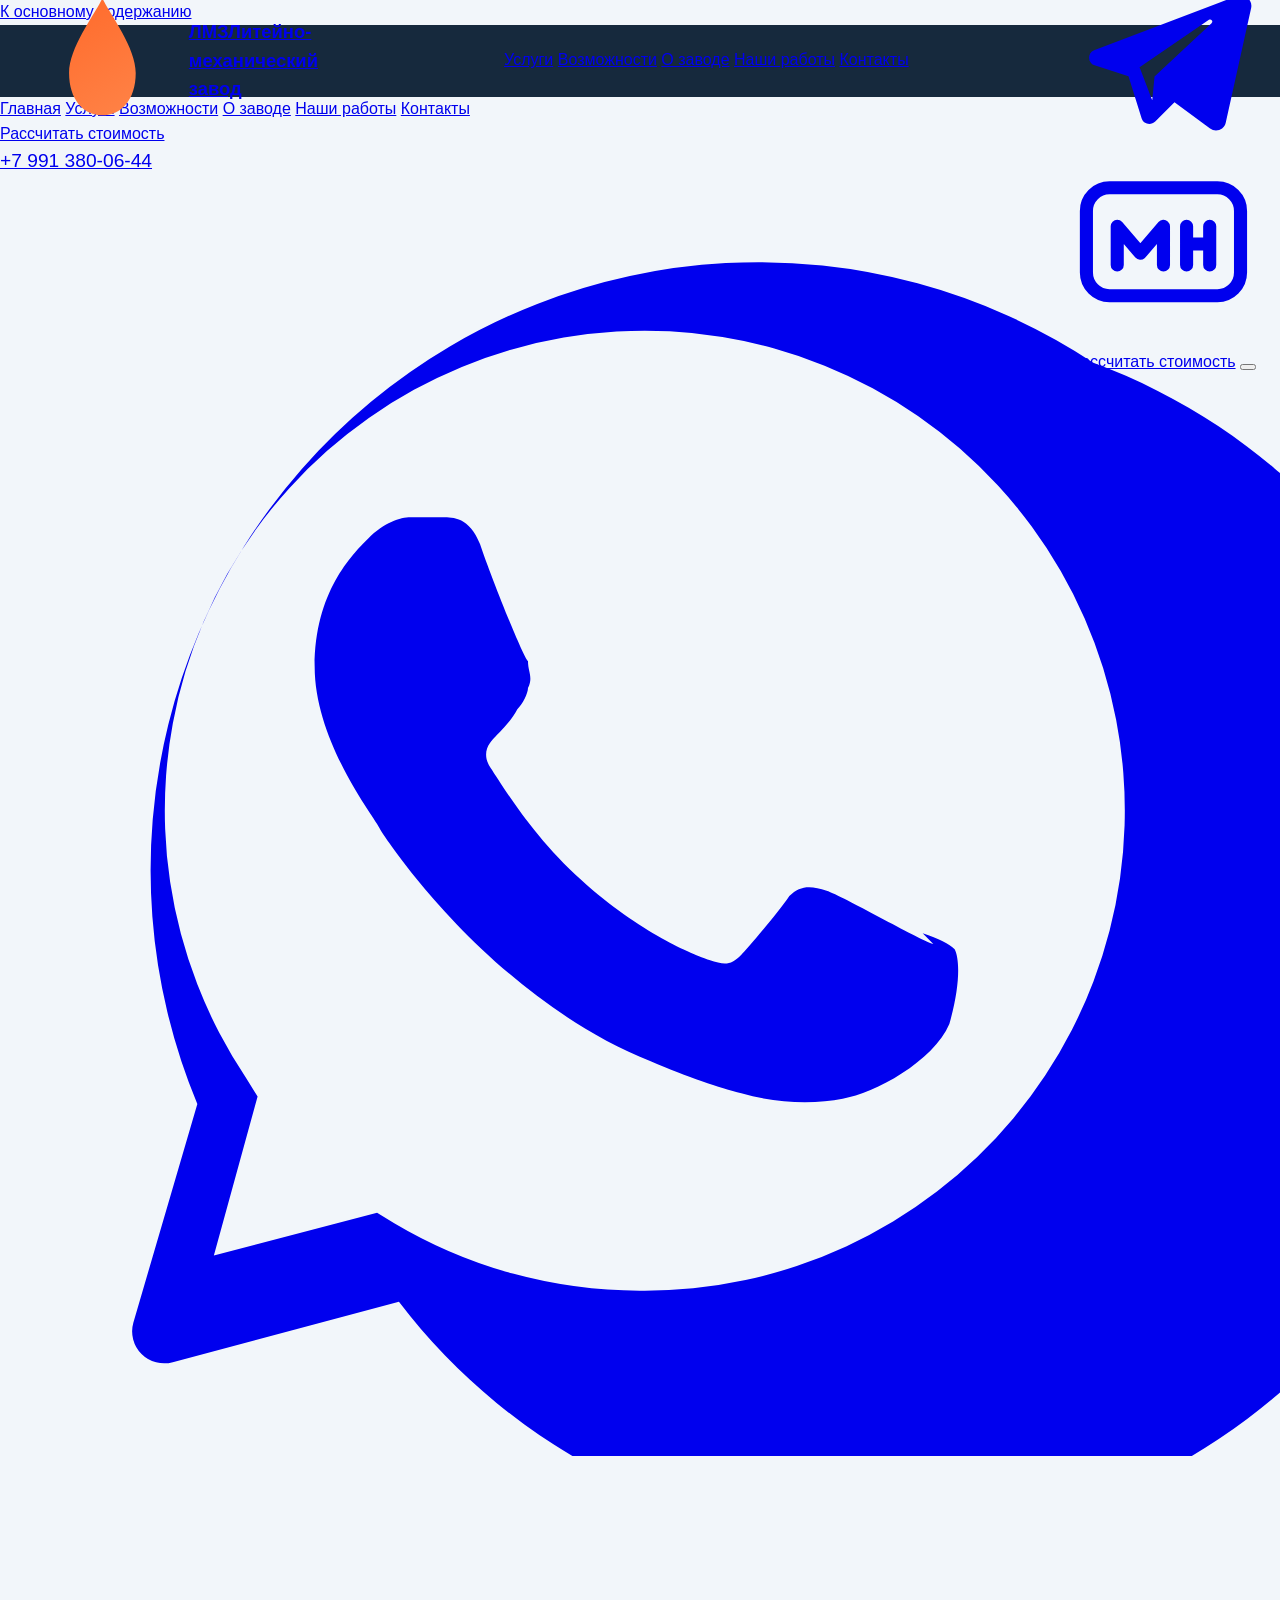
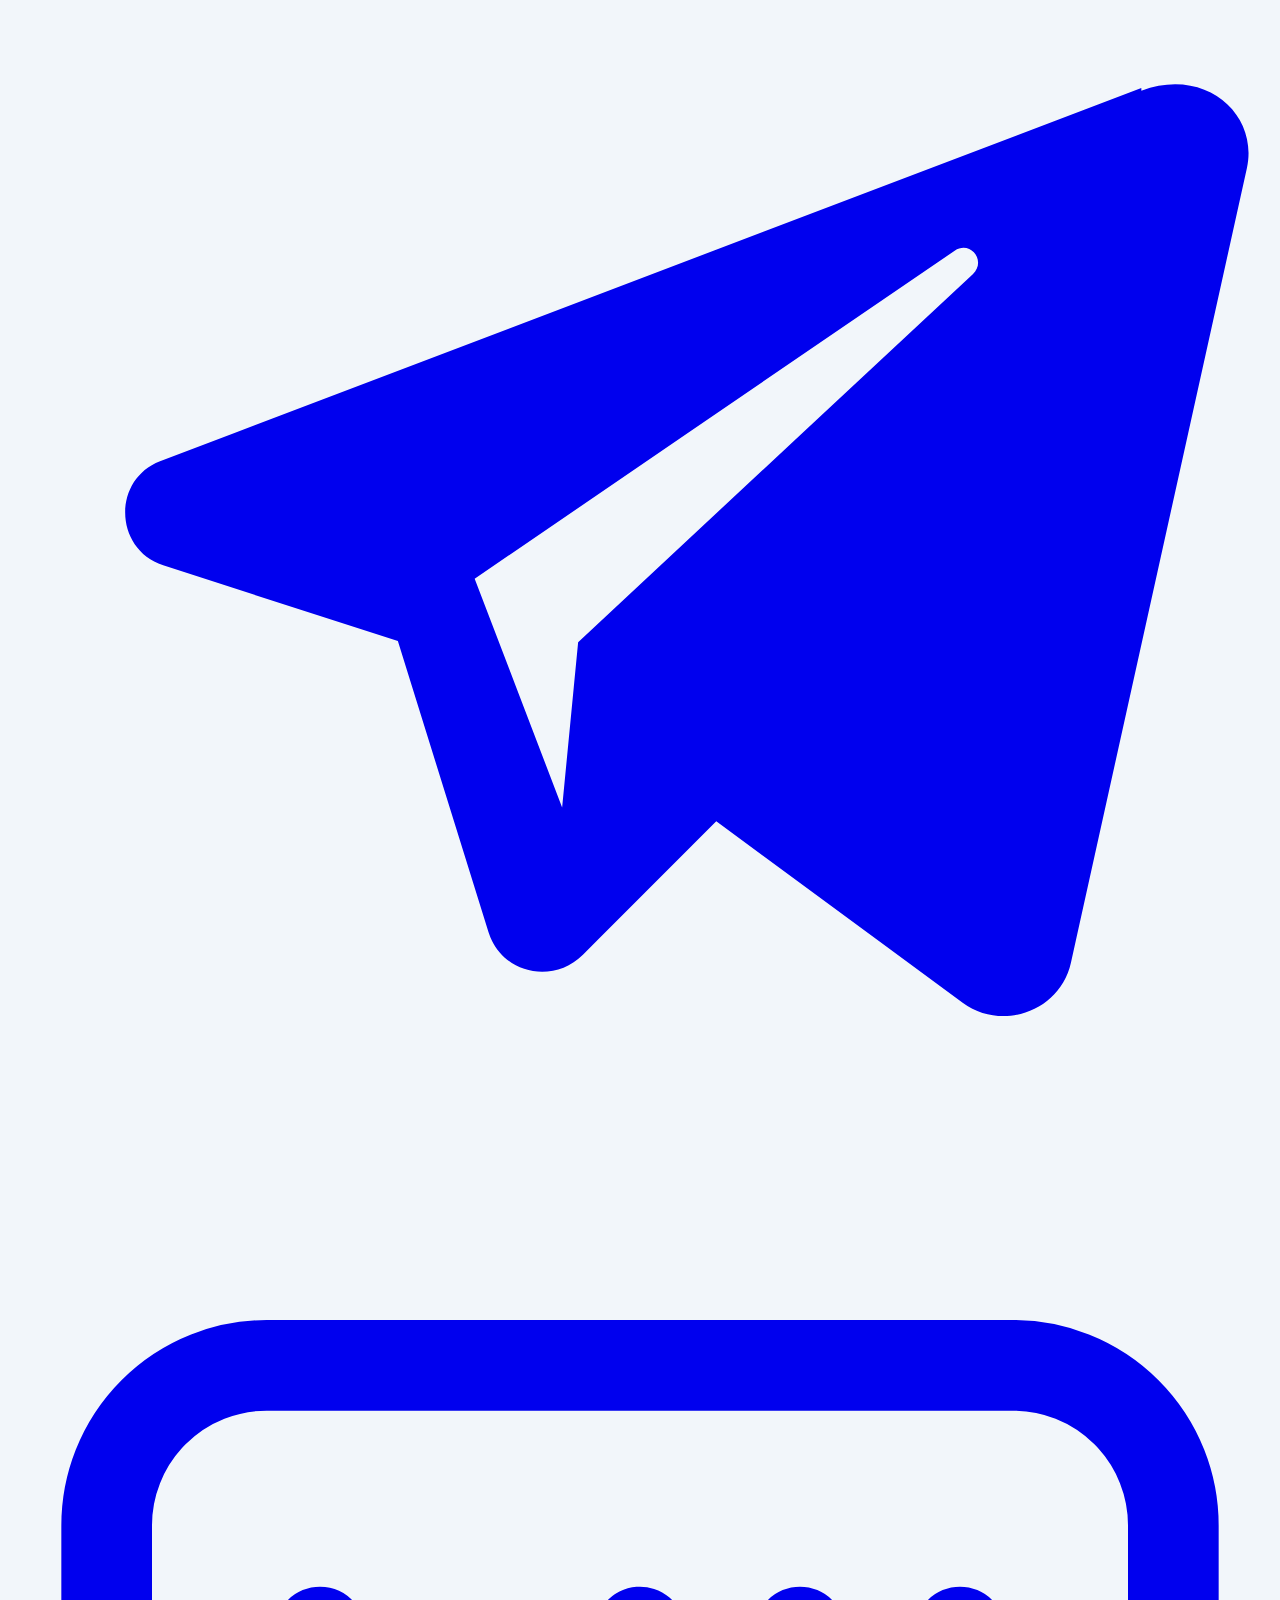
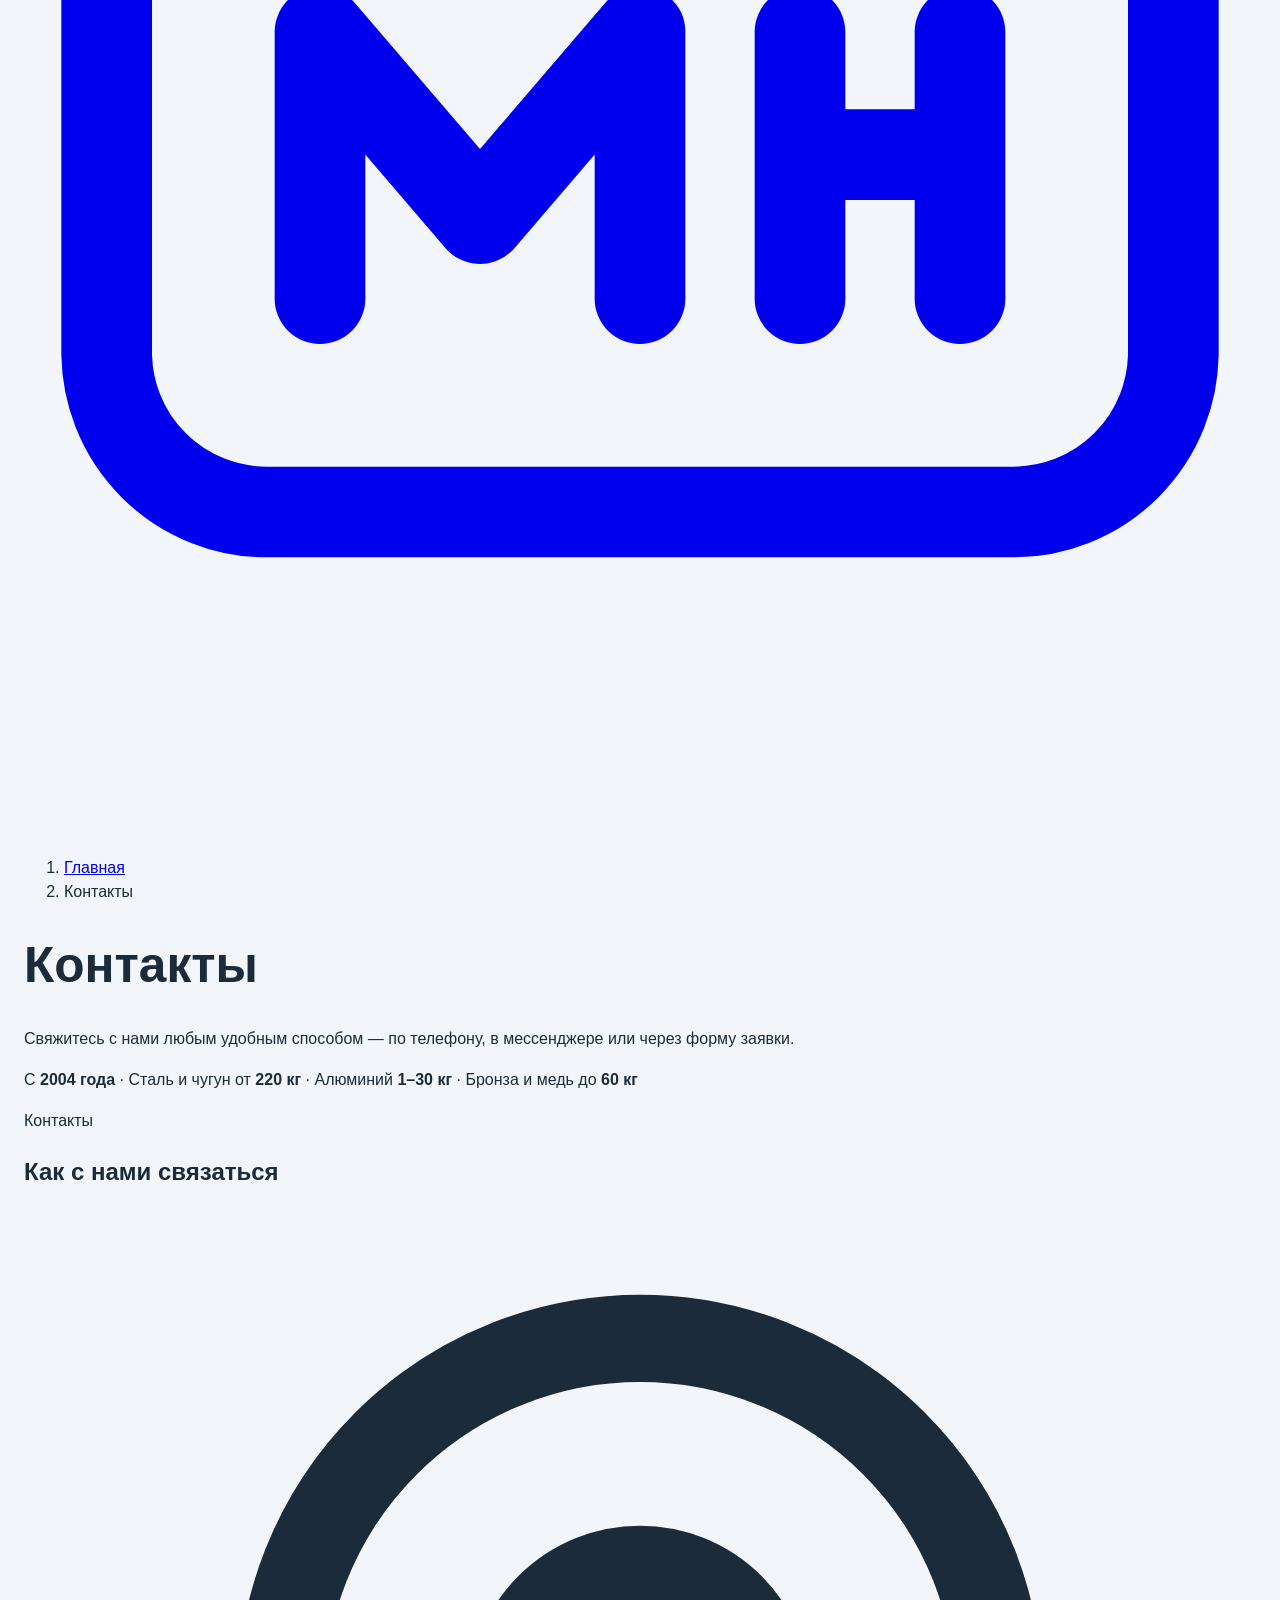
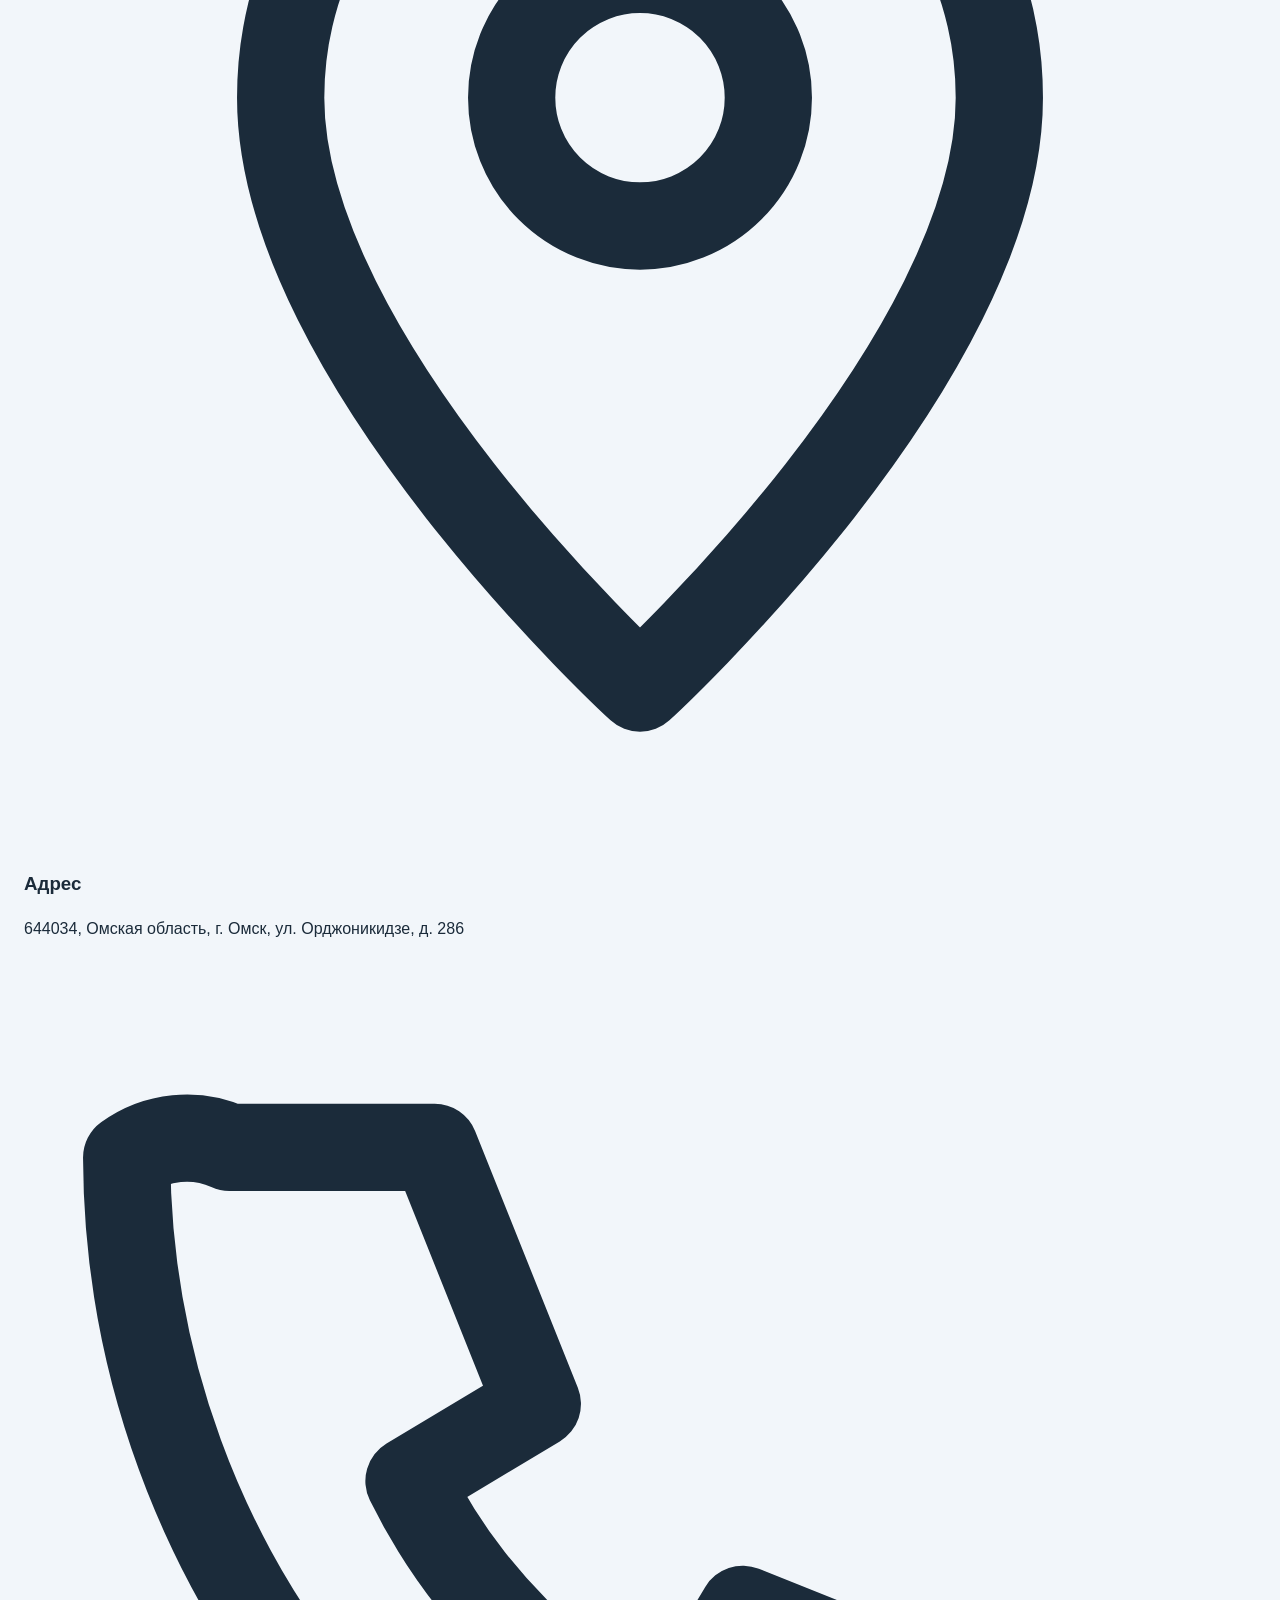
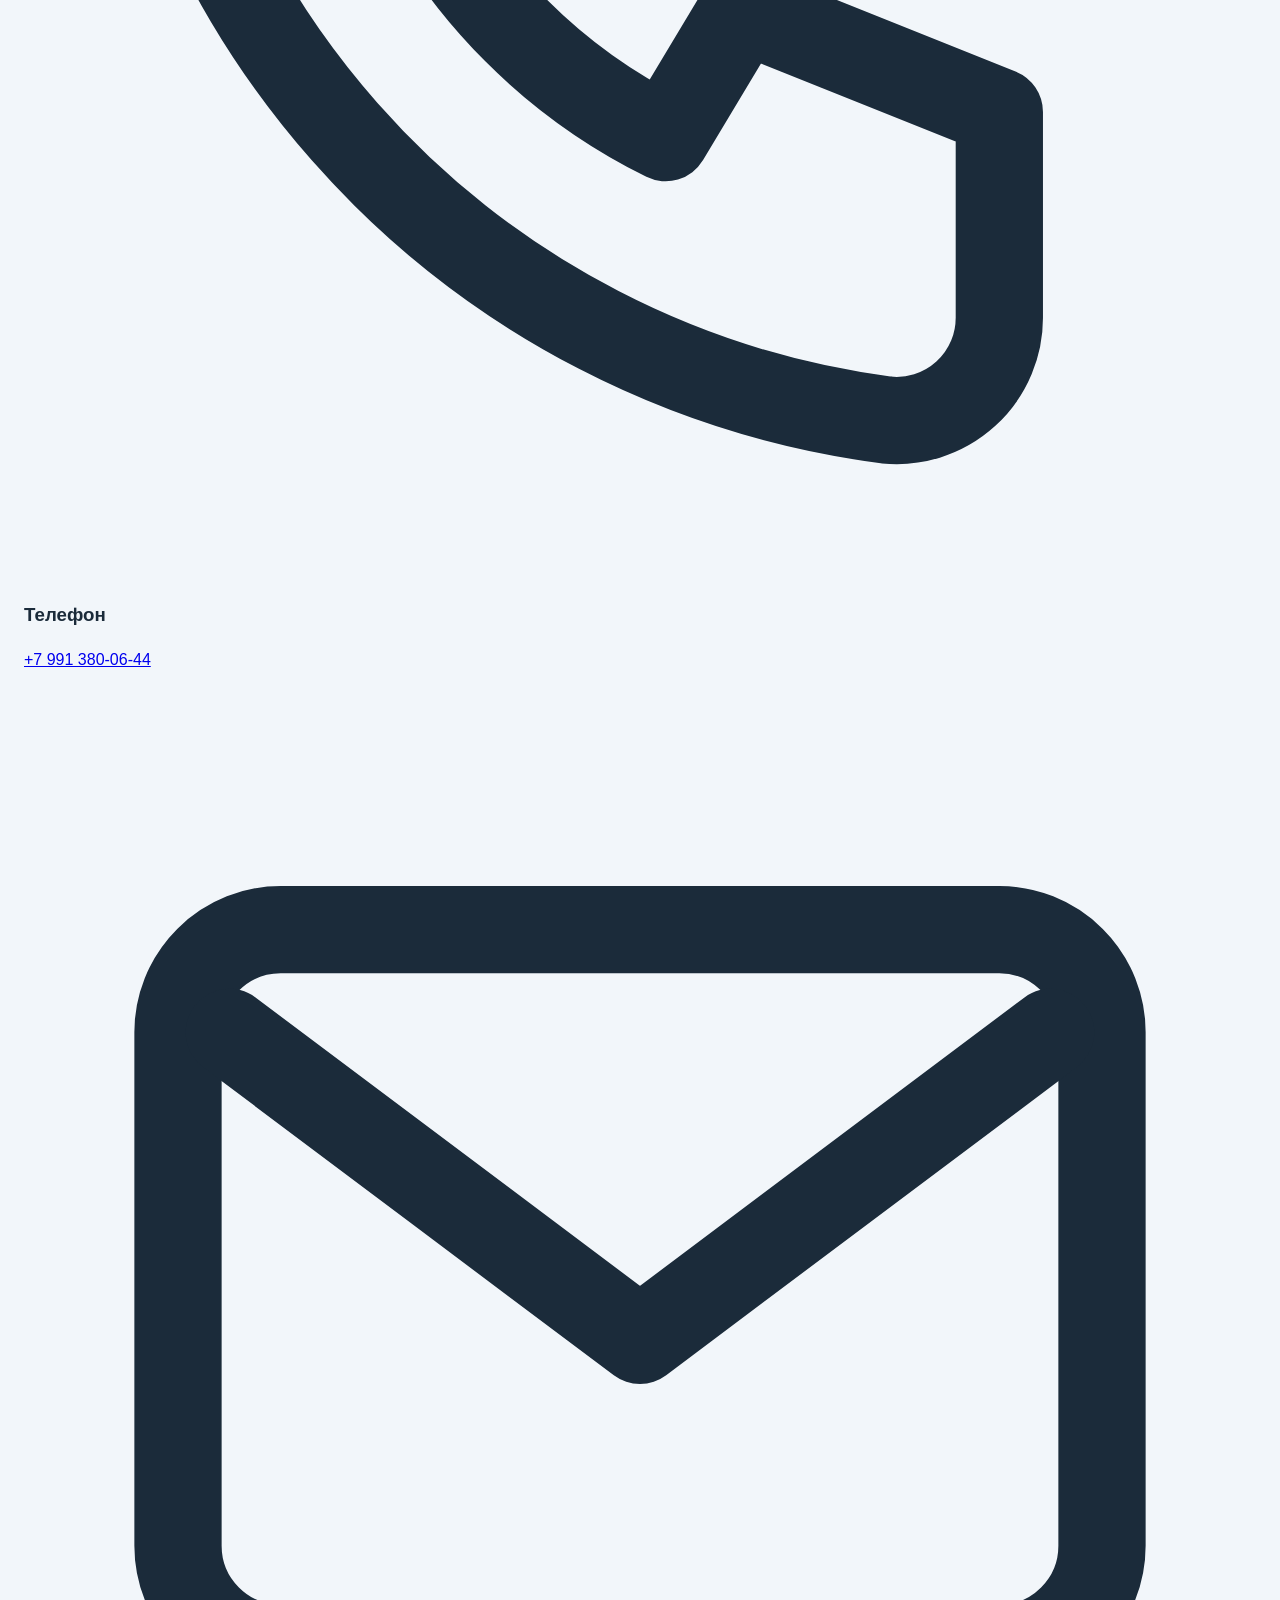
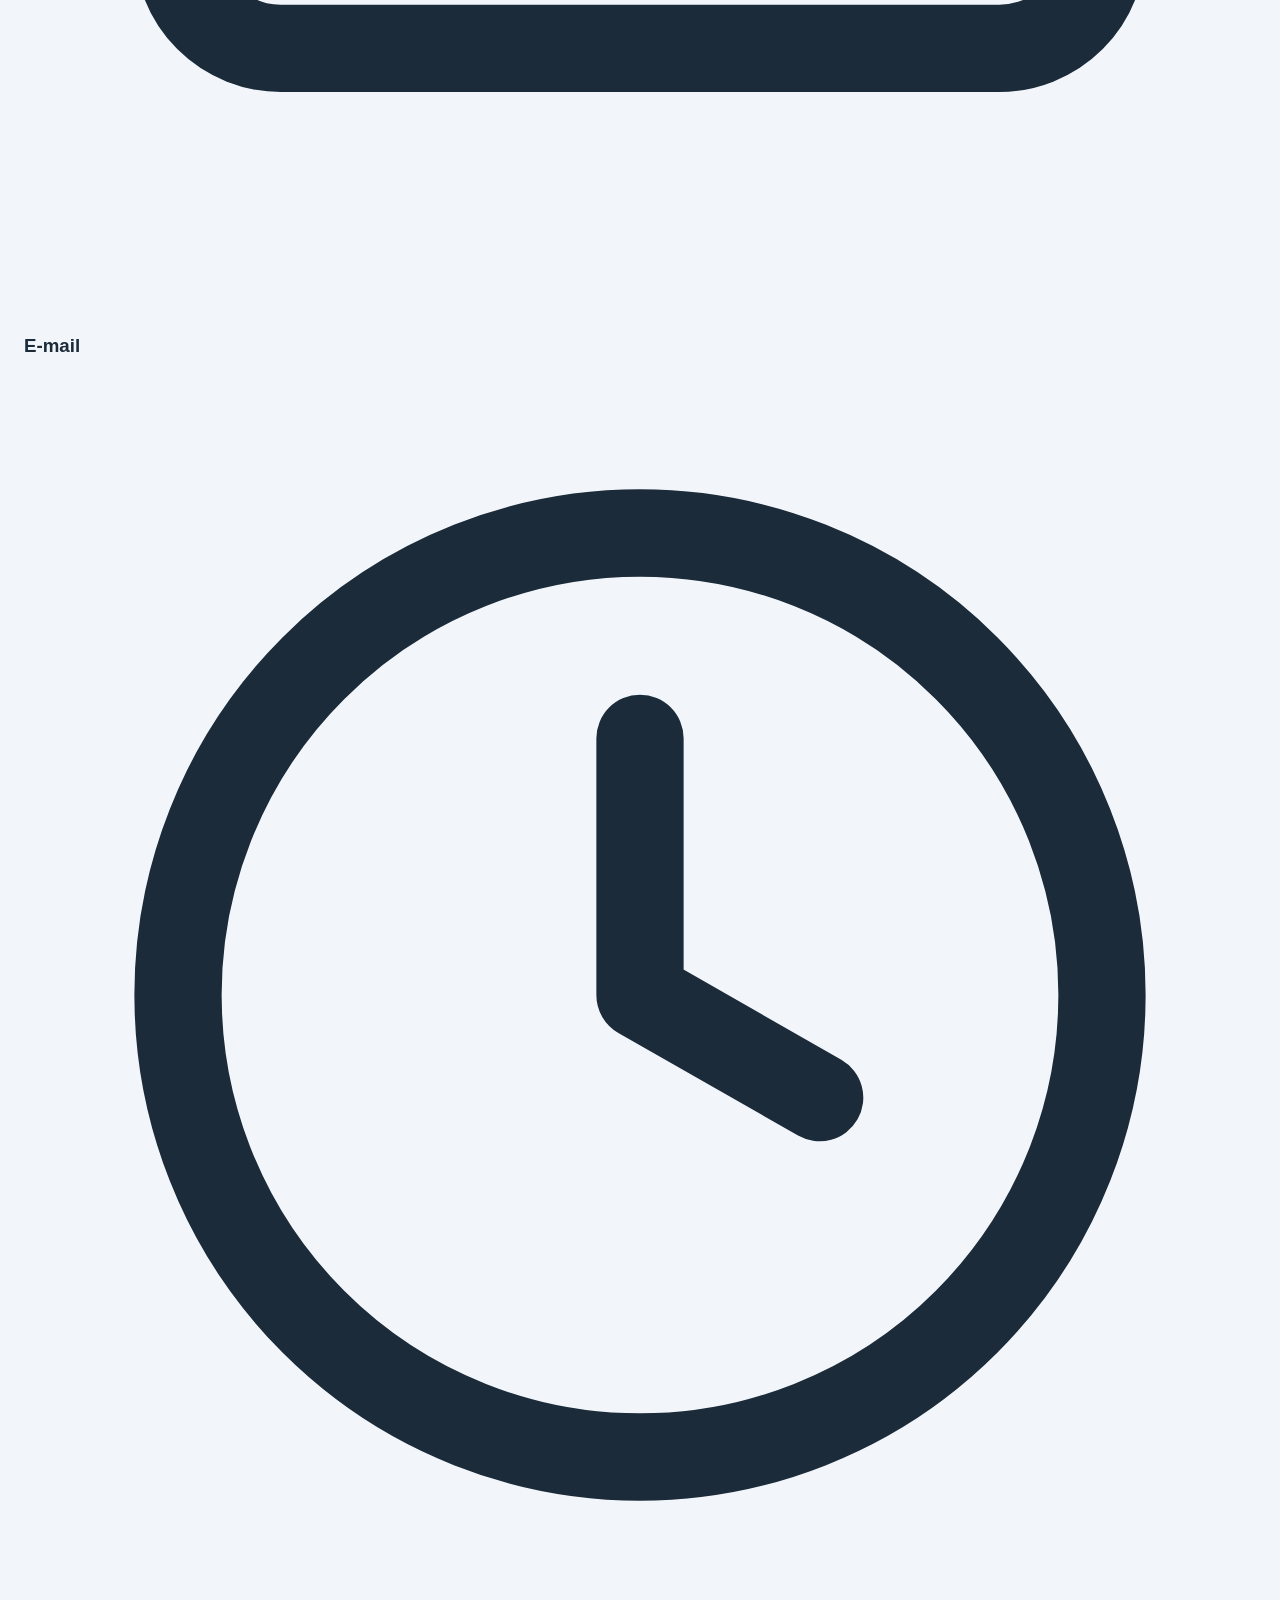
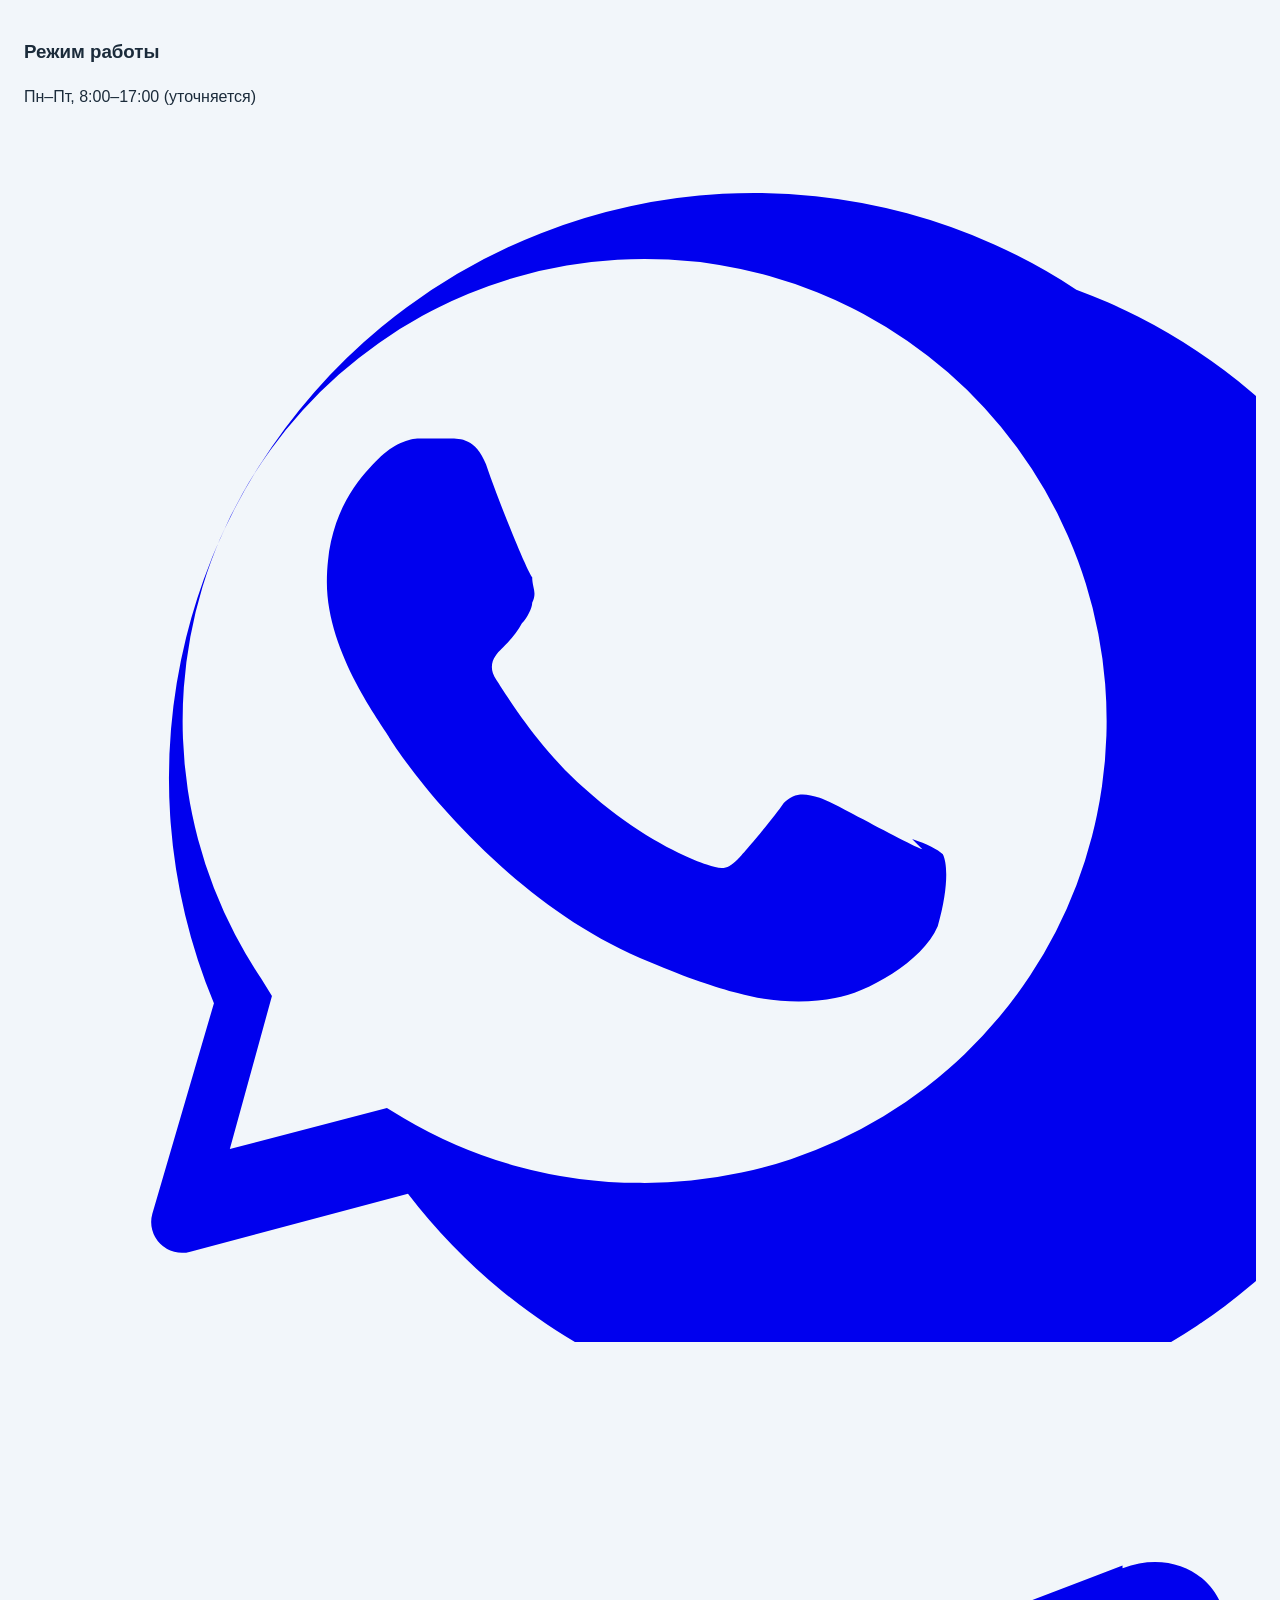
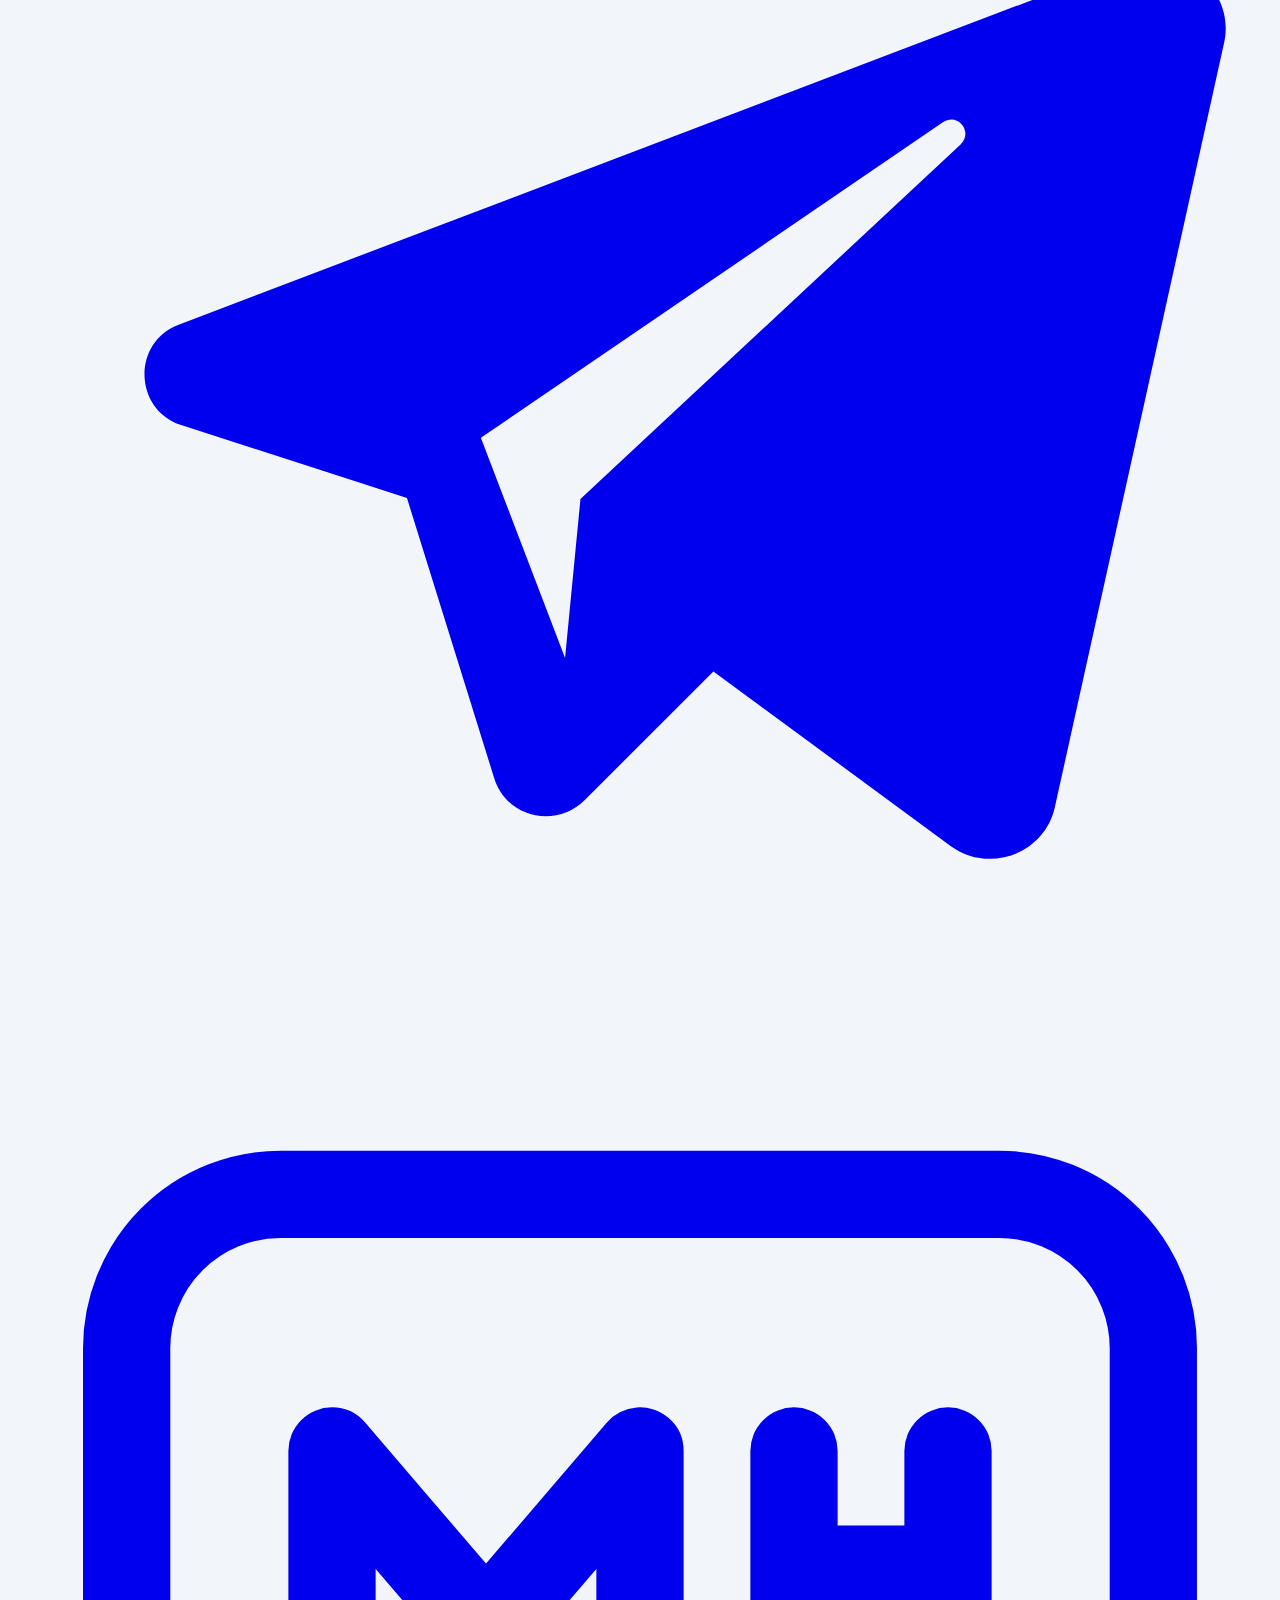
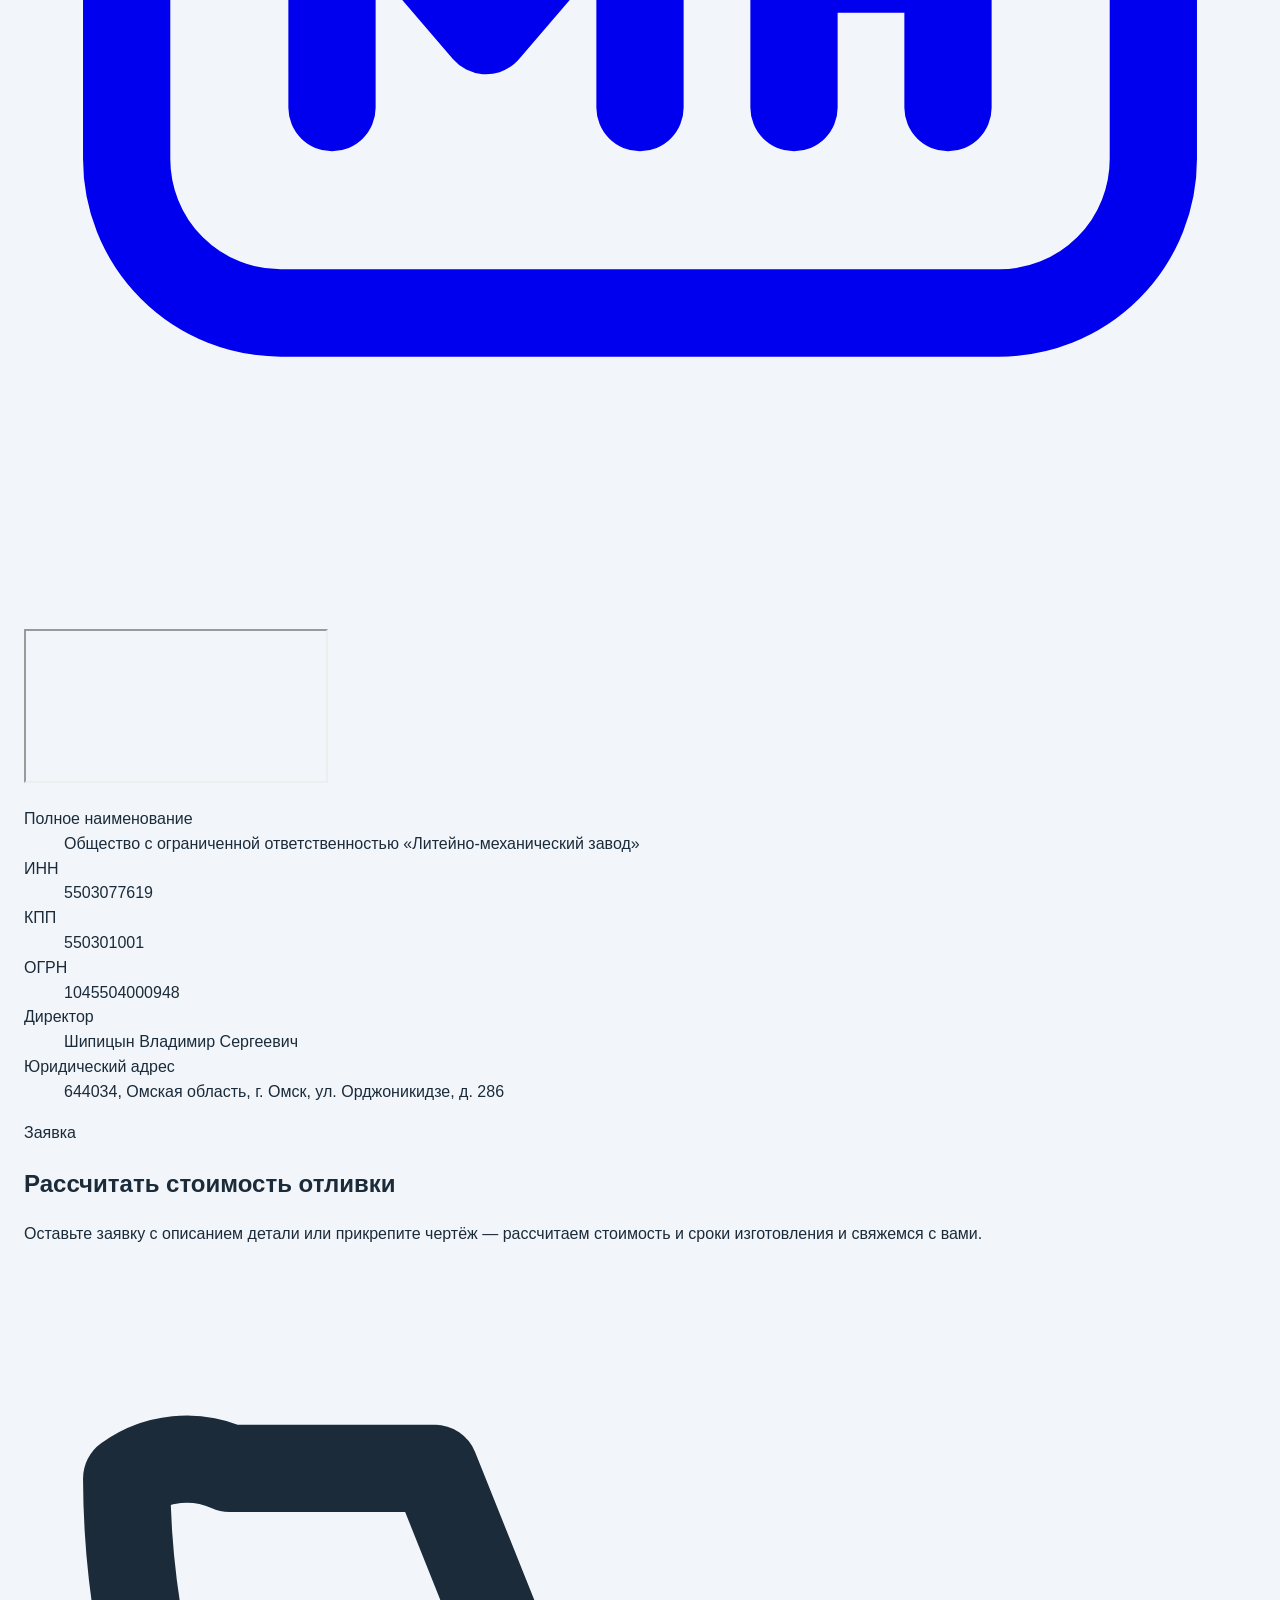
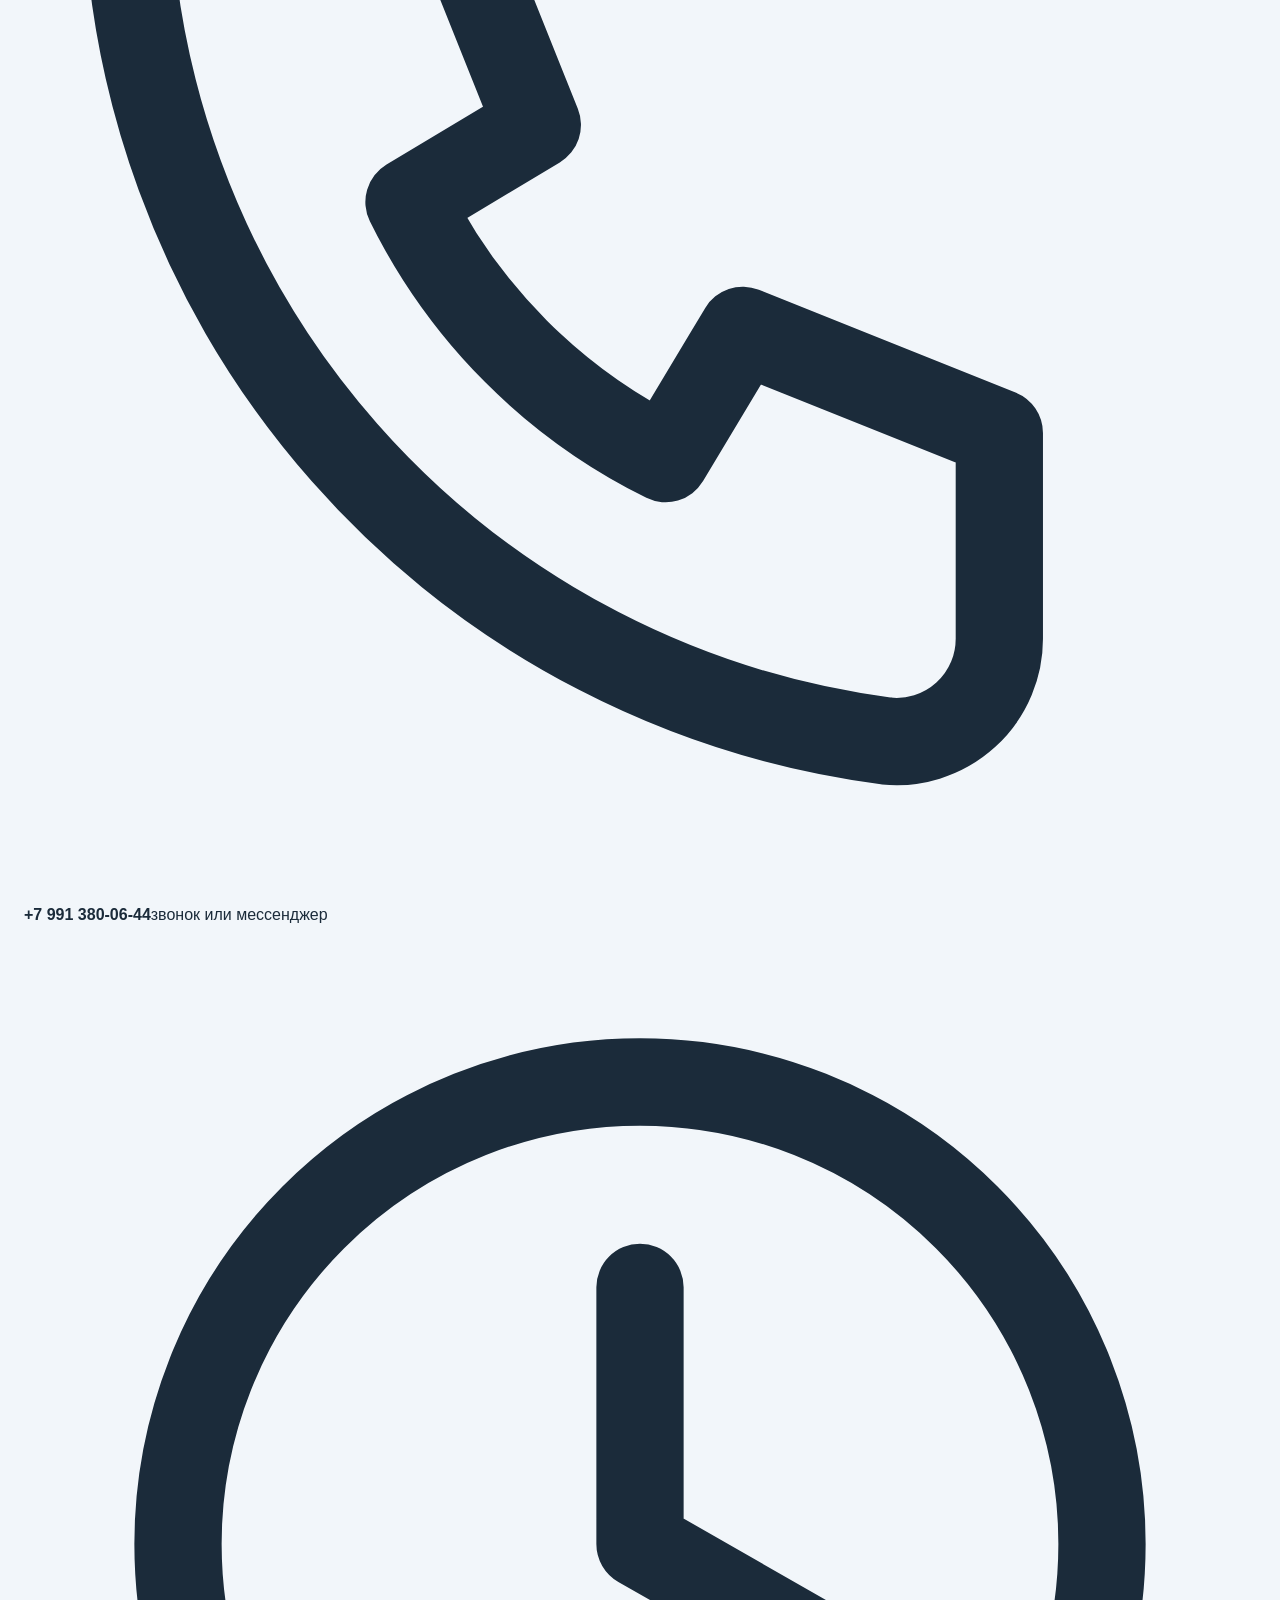
==== commit 1e7b234f: "deploy: 841324b466ba0bb3c1a4955fece584c93a53a9be" ====
--- a/kontakty/index.html
+++ b/kontakty/index.html
@@ -19,15 +19,15 @@
   <meta name="twitter:title" content="Контакты ЛМЗ — адрес и телефон в Омске">
   <meta name="twitter:description" content="Контакты ООО «ЛМЗ»: адрес в Омске, телефон, мессенджеры, реквизиты компании, форма заявки на расчёт стоимости отливки.">
   <meta name="twitter:image" content="https://lmz-omsk.ru/assets/img/og-image.png">
-  <link rel="icon" href="/favicon.ico" sizes="any">
-  <link rel="icon" href="/assets/img/favicon.svg" type="image/svg+xml">
-  <link rel="apple-touch-icon" href="/assets/img/apple-touch-icon.png">
-  <link rel="manifest" href="/site.webmanifest">
+  <link rel="icon" href="/lmz-omsk-site/favicon.ico" sizes="any">
+  <link rel="icon" href="/lmz-omsk-site/assets/img/favicon.svg" type="image/svg+xml">
+  <link rel="apple-touch-icon" href="/lmz-omsk-site/assets/img/apple-touch-icon.png">
+  <link rel="manifest" href="/lmz-omsk-site/site.webmanifest">
   <meta name="theme-color" content="#16293D">
-  <link rel="preload" href="/assets/fonts/manrope-latin-700-normal.woff2" as="font" type="font/woff2" crossorigin>
-  <link rel="preload" href="/assets/fonts/manrope-cyrillic-700-normal.woff2" as="font" type="font/woff2" crossorigin>
+  <link rel="preload" href="/lmz-omsk-site/assets/fonts/manrope-latin-700-normal.woff2" as="font" type="font/woff2" crossorigin>
+  <link rel="preload" href="/lmz-omsk-site/assets/fonts/manrope-cyrillic-700-normal.woff2" as="font" type="font/woff2" crossorigin>
   <style>:root{--color-header:#16293D;--color-surface-alt:#F2F6FA;--font-main:'Manrope',-apple-system,BlinkMacSystemFont,'Segoe UI',Arial,sans-serif;--header-h:72px;--container-max:1280px;--container-pad:16px}@media(min-width:768px){:root{--container-pad:24px}}*,*::before,*::after{box-sizing:border-box}body{margin:0;font-family:var(--font-main);color:#1B2B3A;background:var(--color-surface-alt);line-height:1.55;overflow-x:hidden}.container{max-width:var(--container-max);margin:0 auto;padding-left:var(--container-pad);padding-right:var(--container-pad)}.site-header{position:sticky;top:0;z-index:500;background:var(--color-header);color:#fff;height:var(--header-h)}.site-header__inner{height:100%;display:flex;align-items:center;justify-content:space-between;gap:24px}.logo{display:flex;align-items:center;gap:8px;font-weight:800;font-size:1.15rem}h1{font-size:clamp(1.9rem,1.5rem + 2vw,3.2rem);font-weight:800;line-height:1.12}</style>
-  <link rel="stylesheet" href="/assets/css/style.css">
+  <link rel="stylesheet" href="/lmz-omsk-site/assets/css/style.css">
   <script type="application/ld+json">{"@context":"https://schema.org","@type":"LocalBusiness","@id":"https://lmz-omsk.ru/#organization","name":"ООО «ЛМЗ» — Литейно-механический завод","legalName":"Общество с ограниченной ответственностью «Литейно-механический завод»","alternateName":"ЛМЗ","taxID":"5503077619","url":"https://lmz-omsk.ru/","logo":"https://lmz-omsk.ru/assets/img/icon-512.png","image":"https://lmz-omsk.ru/assets/img/og-image.png","telephone":"+79913800644","foundingDate":"2004-01-14","address":{"@type":"PostalAddress","streetAddress":"ул. Орджоникидзе, д. 286","addressLocality":"Омск","addressRegion":"Омская область","postalCode":"644034","addressCountry":"RU"},"geo":{"@type":"GeoCoordinates","latitude":54.9926,"longitude":73.3252},"openingHoursSpecification":{"@type":"OpeningHoursSpecification","dayOfWeek":["Monday","Tuesday","Wednesday","Thursday","Friday"],"opens":"08:00","closes":"17:00"},"priceRange":"$$"}</script>
   <script type="application/ld+json">{"@context":"https://schema.org","@type":"WebSite","@id":"https://lmz-omsk.ru/#website","url":"https://lmz-omsk.ru/","name":"ООО «ЛМЗ» — литейное производство в Омске","inLanguage":"ru-RU"}</script>
   <script type="application/ld+json">{"@context":"https://schema.org","@type":"BreadcrumbList","itemListElement":[{"@type":"ListItem","position":1,"name":"Главная","item":"https://lmz-omsk.ru/"},{"@type":"ListItem","position":2,"name":"Контакты"}]}</script>
@@ -41,16 +41,16 @@
   <a class="skip-link" href="#main">К основному содержанию</a>
   <header class="site-header">
     <div class="container site-header__inner">
-      <a href="/" class="logo" aria-label="ЛМЗ — на главную">
+      <a href="/lmz-omsk-site/" class="logo" aria-label="ЛМЗ — на главную">
         <svg viewBox="0 0 40 40" class="logo__mark" aria-hidden="true"><path fill="url(#lmzGrad)" d="M20 4c1 3 8.5 12.3 8.5 19.2C28.5 30 24.8 34 20 34s-8.5-4-8.5-10.8C11.5 16.3 19 7 20 4z"/><defs><linearGradient id="lmzGrad" x1="11" y1="4" x2="29" y2="34" gradientUnits="userSpaceOnUse"><stop stop-color="#FF6A2B"/><stop offset="1" stop-color="#FF8347"/></linearGradient></defs></svg>
         <span class="logo__text">ЛМЗ<span class="logo__sub">Литейно-механический завод</span></span>
       </a>
       <nav class="main-nav" aria-label="Основная навигация">
-        <a href="/uslugi/">Услуги</a>
-        <a href="/vozmozhnosti/">Возможности</a>
-        <a href="/o-zavode/">О заводе</a>
-        <a href="/raboty/">Наши работы</a>
-        <a href="/kontakty/">Контакты</a>
+        <a href="/lmz-omsk-site/uslugi/">Услуги</a>
+        <a href="/lmz-omsk-site/vozmozhnosti/">Возможности</a>
+        <a href="/lmz-omsk-site/o-zavode/">О заводе</a>
+        <a href="/lmz-omsk-site/raboty/">Наши работы</a>
+        <a href="/lmz-omsk-site/kontakty/">Контакты</a>
       </nav>
       <div class="header-actions">
         <span class="header-city">Омск</span>
@@ -60,7 +60,7 @@
           <a href="#" class="icon-btn icon-btn--telegram" data-messenger="telegram" data-messenger-wrap aria-label="Написать в Telegram"><svg viewBox="0 0 24 24" fill="currentColor" aria-hidden="true"><path d="M21.4 4.2 3 11.2c-.9.35-.86 1.65.06 1.95l4.4 1.42 1.7 5.46c.24.77 1.2.99 1.77.42l2.5-2.5 4.62 3.4c.75.55 1.83.15 2.03-.75l3.3-14.9c.22-1.02-.79-1.9-1.98-1.45zM8.9 13.4l9-6.15c.3-.2.6.2.34.44l-7.4 6.9-.3 3.1-1.64-4.29z"/></svg></a>
           <a href="#" class="icon-btn icon-btn--max" data-messenger="max" data-messenger-wrap aria-label="Написать в MAX"><svg viewBox="0 0 24 24" fill="currentColor" aria-hidden="true"><path d="M4 5.5A2.5 2.5 0 0 1 6.5 3h11A2.5 2.5 0 0 1 20 5.5v9A2.5 2.5 0 0 1 17.5 17H10l-4.4 3.5c-.6.5-1.6.05-1.6-.75V17h-.5A2.5 2.5 0 0 1 1 14.5v-9A2.5 2.5 0 0 1 3.5 3H4v2.5z" opacity="0"/><rect x="2" y="4" width="20" height="14" rx="3" fill="none" stroke="currentColor" stroke-width="1.7"/><path d="M6 14V9l3 3.5L12 9v5" fill="none" stroke="currentColor" stroke-width="1.7" stroke-linecap="round" stroke-linejoin="round"/><path d="M15 9v5M18 9v5M15 11.3h3" fill="none" stroke="currentColor" stroke-width="1.7" stroke-linecap="round" stroke-linejoin="round"/></svg></a>
         </div>
-        <a href="/kontakty/#zayavka" class="btn btn-primary btn-sm header-cta">Рассчитать стоимость</a>
+        <a href="/lmz-omsk-site/kontakty/#zayavka" class="btn btn-primary btn-sm header-cta">Рассчитать стоимость</a>
         <button type="button" class="burger" aria-label="Открыть меню" aria-expanded="false">
           <span></span><span></span><span></span>
         </button>
@@ -69,15 +69,15 @@
   </header>
   <div class="mobile-menu" id="mobile-menu">
     <nav class="mobile-menu__nav" aria-label="Мобильная навигация">
-      <a href="/">Главная</a>
-      <a href="/uslugi/">Услуги</a>
-      <a href="/vozmozhnosti/">Возможности</a>
-      <a href="/o-zavode/">О заводе</a>
-      <a href="/raboty/">Наши работы</a>
-      <a href="/kontakty/">Контакты</a>
+      <a href="/lmz-omsk-site/">Главная</a>
+      <a href="/lmz-omsk-site/uslugi/">Услуги</a>
+      <a href="/lmz-omsk-site/vozmozhnosti/">Возможности</a>
+      <a href="/lmz-omsk-site/o-zavode/">О заводе</a>
+      <a href="/lmz-omsk-site/raboty/">Наши работы</a>
+      <a href="/lmz-omsk-site/kontakty/">Контакты</a>
     </nav>
     <div class="mobile-menu__contacts">
-      <a class="btn btn-primary btn-block" href="/kontakty/#zayavka">Рассчитать стоимость</a>
+      <a class="btn btn-primary btn-block" href="/lmz-omsk-site/kontakty/#zayavka">Рассчитать стоимость</a>
       <a class="header-phone" href="tel:+79913800644" data-site-phone-href data-site-phone style="display:block;font-size:1.2rem">+7 991 380-06-44</a>
       <div class="mobile-menu__messengers">
         <a href="#" class="icon-btn icon-btn--whatsapp" data-messenger="whatsapp" data-messenger-wrap aria-label="Написать в WhatsApp"><svg viewBox="0 0 24 24" fill="currentColor" aria-hidden="true"><path d="M17.5 14.4c-.3-.1-1.7-.9-2-1-.3-.1-.5-.1-.7.1-.2.3-.8 1-.9 1.1-.2.2-.3.2-.6.1-.3-.1-1.3-.5-2.4-1.5-.9-.8-1.5-1.8-1.7-2.1-.2-.3 0-.5.1-.6.1-.1.3-.3.4-.5.1-.1.2-.3.2-.4.1-.2 0-.3 0-.5-.1-.1-.7-1.6-.9-2.2-.2-.5-.5-.5-.7-.5h-.6c-.2 0-.5.1-.8.4-.3.3-1 1-1 2.4s1.1 2.8 1.2 3c.1.2 2.1 3.2 5.1 4.4.7.3 1.3.5 1.7.6.7.2 1.4.2 1.9.1.6-.1 1.7-.7 2-1.4.2-.7.2-1.2.1-1.4-.1-.1-.3-.2-.6-.3z"/><path d="M20.5 3.5A11.4 11.4 0 0 0 3.7 17.4L2.5 21.5a.6.6 0 0 0 .74.74l4.24-1.13A11.4 11.4 0 1 0 20.5 3.5zM12 20.9a9 9 0 0 1-4.6-1.26l-.33-.2-3.06.8.82-2.98-.21-.34A9 9 0 1 1 12 20.9z"/></svg></a>
@@ -88,7 +88,7 @@
   </div>
   <main id="main">
 <header class="page-hero">
-    <nav class="breadcrumbs" aria-label="Хлебные крошки"><div class="container"><ol><li><a href="/">Главная</a></li><li aria-current="page">Контакты</li></ol></div></nav>
+    <nav class="breadcrumbs" aria-label="Хлебные крошки"><div class="container"><ol><li><a href="/lmz-omsk-site/">Главная</a></li><li aria-current="page">Контакты</li></ol></div></nav>
     <div class="container">
       <h1>Контакты</h1>
       <p class="lead">Свяжитесь с нами любым удобным способом — по телефону, в мессенджере или через форму заявки.</p>
@@ -154,7 +154,7 @@
           </div>
         </div>
         <div class="reveal">
-          <form data-ajax-form data-form-type="calc" action="/mail/send.php" method="post" enctype="multipart/form-data" novalidate>
+          <form data-ajax-form data-form-type="calc" action="/lmz-omsk-site/mail/send.php" method="post" enctype="multipart/form-data" novalidate>
             <input type="hidden" name="form_type" value="calc">
             <input type="hidden" name="form_ts" value="">
             <div class="honeypot" aria-hidden="true">
@@ -192,7 +192,7 @@
             </div>
             <div class="checkbox-field">
               <input type="checkbox" id="f-consent" name="consent" required checked value="1">
-              <label for="f-consent">Согласен(на) на <a href="/soglasie-na-obrabotku-dannyh/" target="_blank">обработку персональных данных</a></label>
+              <label for="f-consent">Согласен(на) на <a href="/lmz-omsk-site/soglasie-na-obrabotku-dannyh/" target="_blank">обработку персональных данных</a></label>
             </div>
             <button type="submit" class="btn btn-primary btn-block">Отправить заявку</button>
             <div class="form-status" role="status" aria-live="polite"></div>
@@ -206,7 +206,7 @@
     <div class="container">
       <div class="footer-grid">
         <div class="footer-col">
-          <a href="/" class="logo" aria-label="ЛМЗ — на главную" style="margin-bottom:16px">
+          <a href="/lmz-omsk-site/" class="logo" aria-label="ЛМЗ — на главную" style="margin-bottom:16px">
             <svg viewBox="0 0 40 40" class="logo__mark" aria-hidden="true"><path fill="url(#lmzGrad)" d="M20 4c1 3 8.5 12.3 8.5 19.2C28.5 30 24.8 34 20 34s-8.5-4-8.5-10.8C11.5 16.3 19 7 20 4z"/><defs><linearGradient id="lmzGrad" x1="11" y1="4" x2="29" y2="34" gradientUnits="userSpaceOnUse"><stop stop-color="#FF6A2B"/><stop offset="1" stop-color="#FF8347"/></linearGradient></defs></svg>
             <span class="logo__text" style="color:#fff">ЛМЗ<span class="logo__sub">Литейно-механический завод</span></span>
           </a>
@@ -225,23 +225,23 @@
         <div class="footer-col">
           <h3>Навигация</h3>
           <ul>
-            <li><a href="/">Главная</a></li>
-            <li><a href="/uslugi/">Услуги</a></li>
-            <li><a href="/vozmozhnosti/">Возможности</a></li>
-            <li><a href="/o-zavode/">О заводе</a></li>
-            <li><a href="/raboty/">Наши работы</a></li>
-            <li><a href="/kontakty/">Контакты</a></li>
+            <li><a href="/lmz-omsk-site/">Главная</a></li>
+            <li><a href="/lmz-omsk-site/uslugi/">Услуги</a></li>
+            <li><a href="/lmz-omsk-site/vozmozhnosti/">Возможности</a></li>
+            <li><a href="/lmz-omsk-site/o-zavode/">О заводе</a></li>
+            <li><a href="/lmz-omsk-site/raboty/">Наши работы</a></li>
+            <li><a href="/lmz-omsk-site/kontakty/">Контакты</a></li>
           </ul>
         </div>
         <div class="footer-col">
           <h3>Услуги</h3>
           <ul>
-            <li><a href="/uslugi/lityo-chuguna/">Литьё чугуна</a></li>
-            <li><a href="/uslugi/lityo-stali/">Литьё стали</a></li>
-            <li><a href="/uslugi/lityo-bronzy-i-medi/">Литьё бронзы и меди</a></li>
-            <li><a href="/uslugi/lityo-alyuminiya/">Литьё алюминия</a></li>
-            <li><a href="/uslugi/lityo-v-pgs/">Литьё в ПГС</a></li>
-            <li><a href="/uslugi/kokilnoe-lityo/">Кокильное литьё</a></li>
+            <li><a href="/lmz-omsk-site/uslugi/lityo-chuguna/">Литьё чугуна</a></li>
+            <li><a href="/lmz-omsk-site/uslugi/lityo-stali/">Литьё стали</a></li>
+            <li><a href="/lmz-omsk-site/uslugi/lityo-bronzy-i-medi/">Литьё бронзы и меди</a></li>
+            <li><a href="/lmz-omsk-site/uslugi/lityo-alyuminiya/">Литьё алюминия</a></li>
+            <li><a href="/lmz-omsk-site/uslugi/lityo-v-pgs/">Литьё в ПГС</a></li>
+            <li><a href="/lmz-omsk-site/uslugi/kokilnoe-lityo/">Кокильное литьё</a></li>
           </ul>
         </div>
         <div class="footer-col">
@@ -257,8 +257,8 @@
       <div class="footer-bottom">
         <span>© <span data-site-year>2026</span> ООО «ЛМЗ». Все права защищены.</span>
         <div class="footer-bottom-links">
-          <a href="/politika-konfidencialnosti/">Политика конфиденциальности</a>
-          <a href="/soglasie-na-obrabotku-dannyh/">Согласие на обработку данных</a>
+          <a href="/lmz-omsk-site/politika-konfidencialnosti/">Политика конфиденциальности</a>
+          <a href="/lmz-omsk-site/soglasie-na-obrabotku-dannyh/">Согласие на обработку данных</a>
         </div>
       </div>
       <p class="footer-disclaimer">Информация, представленная на сайте, носит справочный характер и не является публичной офертой, определяемой положениями ст. 437 Гражданского кодекса РФ.</p>
@@ -278,7 +278,7 @@
       <button class="modal__close" type="button" data-close-modal aria-label="Закрыть окно"><svg viewBox="0 0 24 24" fill="none" stroke="currentColor" stroke-width="2" stroke-linecap="round" stroke-linejoin="round" aria-hidden="true"><path d="M6 6l12 12M18 6 6 18"/></svg></button>
       <h3 id="modal-callback-title">Заказать обратный звонок</h3>
       <p>Оставьте телефон — перезвоним в рабочее время и обсудим детали заказа.</p>
-      <form data-ajax-form data-form-type="callback" action="/mail/send.php" method="post" novalidate>
+      <form data-ajax-form data-form-type="callback" action="/lmz-omsk-site/mail/send.php" method="post" novalidate>
         <input type="hidden" name="form_type" value="callback">
         <input type="hidden" name="form_ts" value="">
         <div class="honeypot" aria-hidden="true">
@@ -297,7 +297,7 @@
         </div>
         <div class="checkbox-field">
           <input type="checkbox" id="cb-consent" name="consent" required checked value="1">
-          <label for="cb-consent">Согласен(на) на <a href="/soglasie-na-obrabotku-dannyh/" target="_blank">обработку персональных данных</a></label>
+          <label for="cb-consent">Согласен(на) на <a href="/lmz-omsk-site/soglasie-na-obrabotku-dannyh/" target="_blank">обработку персональных данных</a></label>
         </div>
         <button type="submit" class="btn btn-primary btn-block">Заказать звонок</button>
         <div class="form-status" role="status" aria-live="polite"></div>
@@ -305,13 +305,13 @@
     </div>
   </div>
   <div class="cookie-banner" role="region" aria-label="Уведомление об использовании cookie">
-    <p>Мы используем файлы cookie для корректной работы сайта и встроенных виджетов (например, карты). Продолжая пользоваться сайтом, вы соглашаетесь с <a href="/politika-konfidencialnosti/">политикой конфиденциальности</a>.</p>
+    <p>Мы используем файлы cookie для корректной работы сайта и встроенных виджетов (например, карты). Продолжая пользоваться сайтом, вы соглашаетесь с <a href="/lmz-omsk-site/politika-konfidencialnosti/">политикой конфиденциальности</a>.</p>
     <div class="cookie-banner__actions">
       <button type="button" class="btn btn-primary btn-sm" data-cookie-accept>Принять</button>
     </div>
   </div>
-  <script src="/assets/js/config.js" defer></script>
-  <script src="/assets/js/main.js" defer></script>
+  <script src="/lmz-omsk-site/assets/js/config.js" defer></script>
+  <script src="/lmz-omsk-site/assets/js/main.js" defer></script>
   
   <!-- Google Analytics (GA4): либо разместите здесь, либо в <head> — см. комментарий выше -->
 </body>
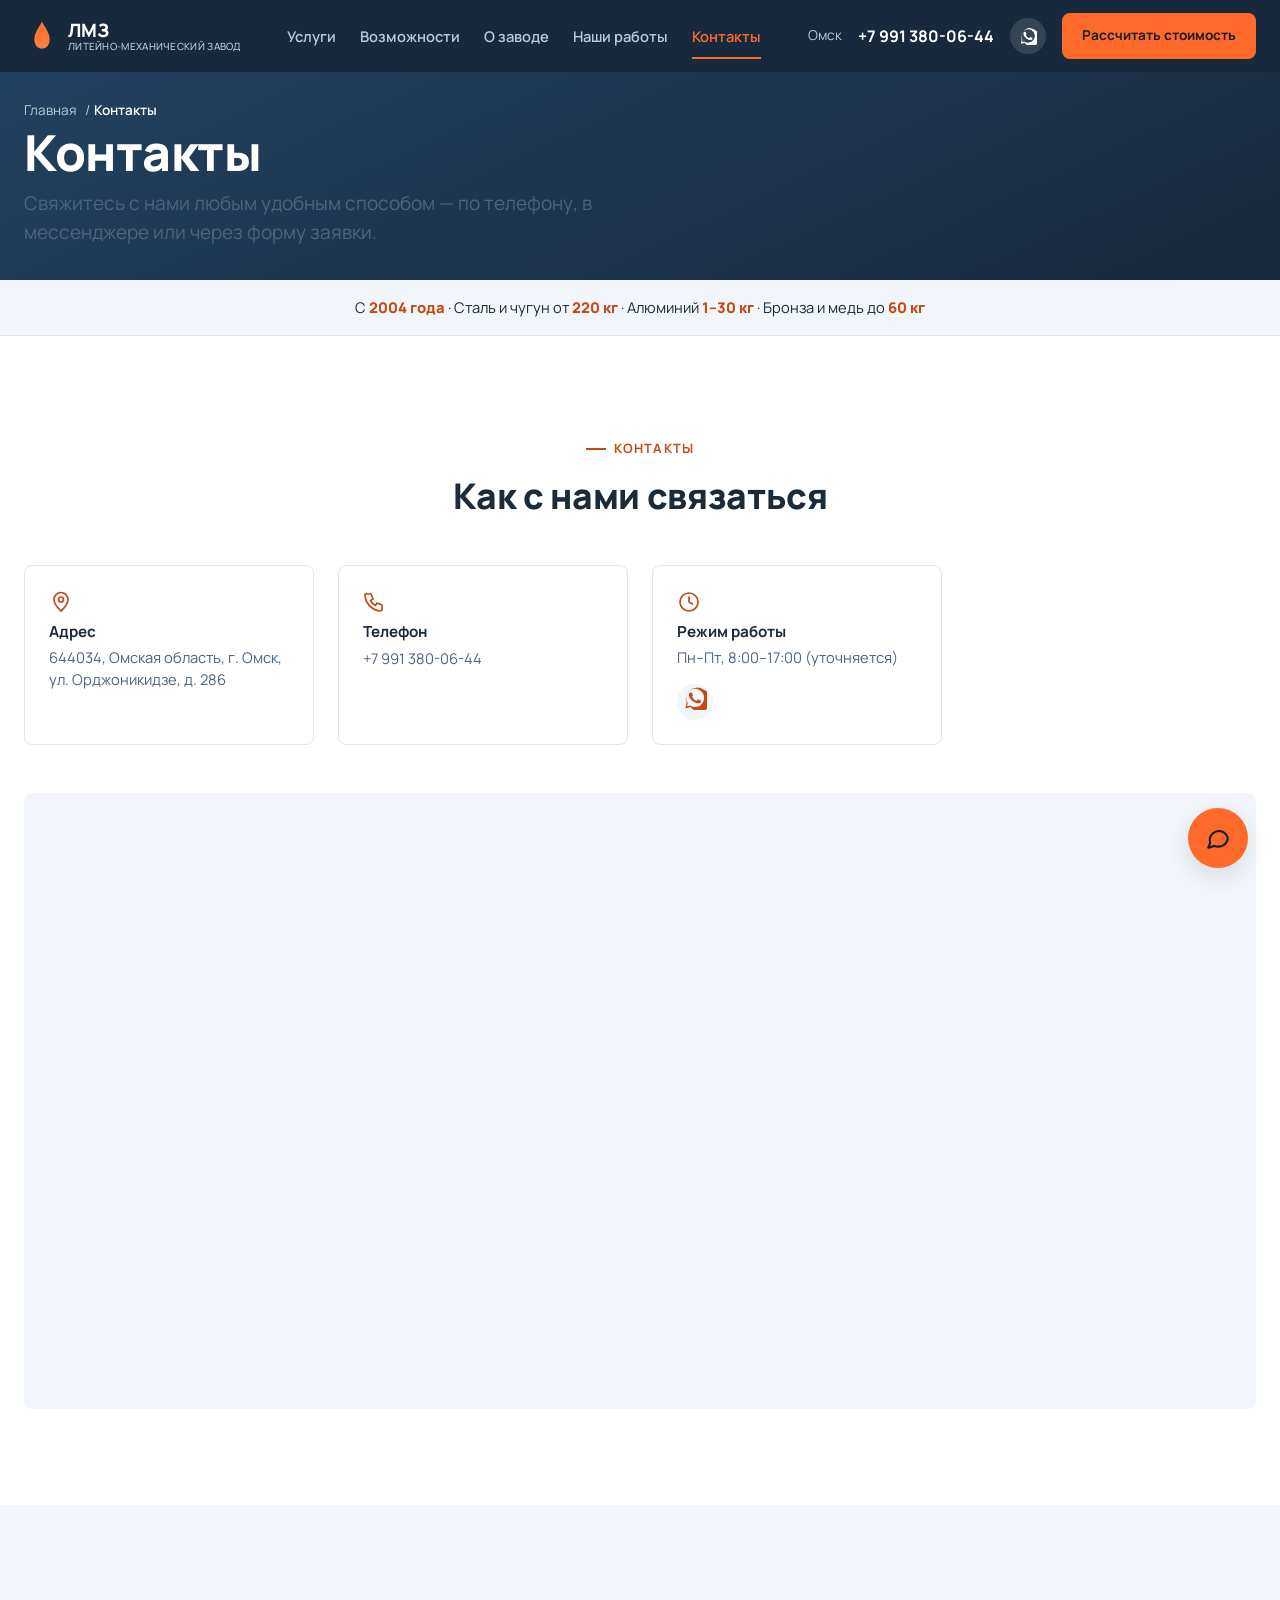
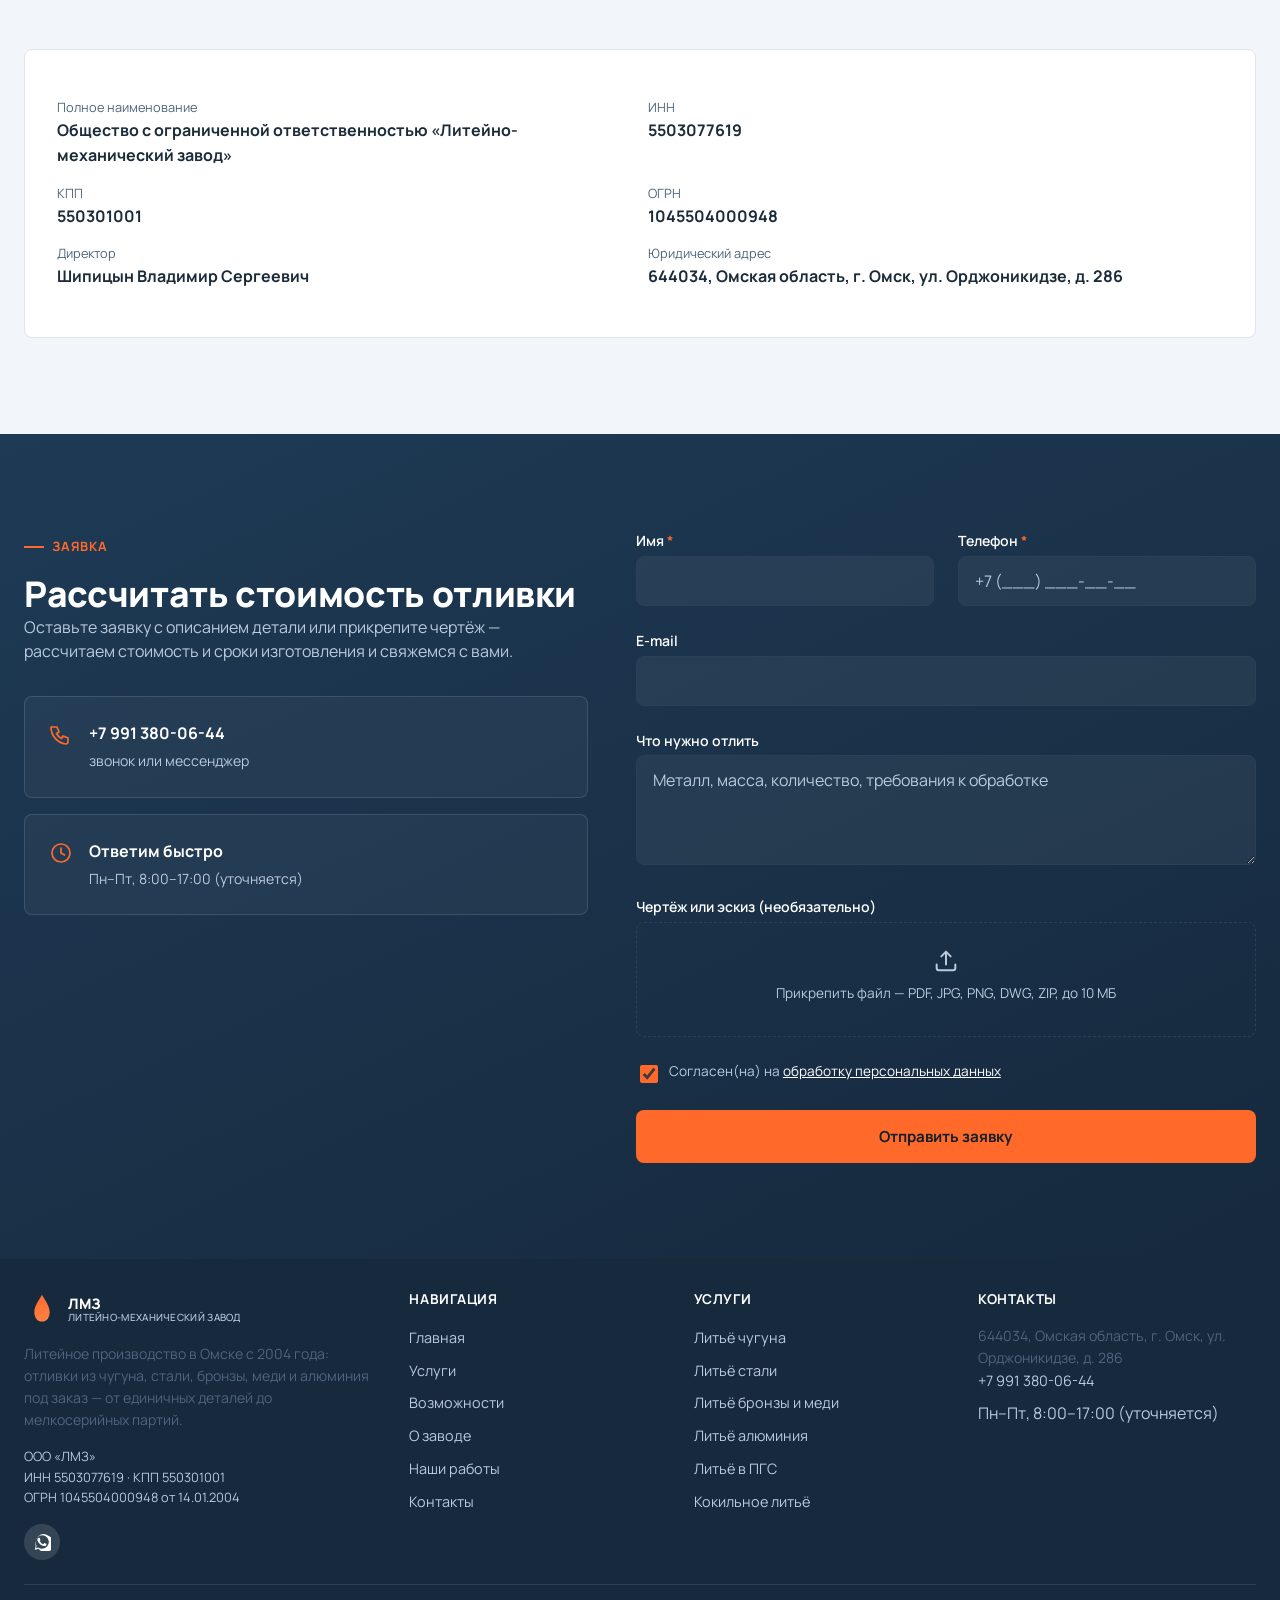
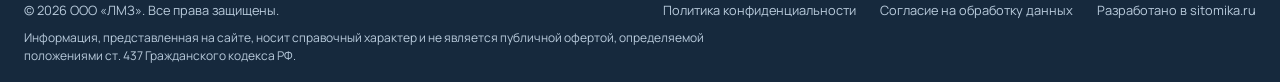
==== commit 81743918: "Add tracked studio credit link to footer on all pages Adds "Разработано в sitomika.ru" next to the l" ====
--- a/kontakty/index.html
+++ b/kontakty/index.html
@@ -19,15 +19,15 @@
   <meta name="twitter:title" content="Контакты ЛМЗ — адрес и телефон в Омске">
   <meta name="twitter:description" content="Контакты ООО «ЛМЗ»: адрес в Омске, телефон, мессенджеры, реквизиты компании, форма заявки на расчёт стоимости отливки.">
   <meta name="twitter:image" content="https://lmz-omsk.ru/assets/img/og-image.png">
-  <link rel="icon" href="/lmz-omsk-site/favicon.ico" sizes="any">
-  <link rel="icon" href="/lmz-omsk-site/assets/img/favicon.svg" type="image/svg+xml">
-  <link rel="apple-touch-icon" href="/lmz-omsk-site/assets/img/apple-touch-icon.png">
-  <link rel="manifest" href="/lmz-omsk-site/site.webmanifest">
+  <link rel="icon" href="/favicon.ico" sizes="any">
+  <link rel="icon" href="/assets/img/favicon.svg" type="image/svg+xml">
+  <link rel="apple-touch-icon" href="/assets/img/apple-touch-icon.png">
+  <link rel="manifest" href="/site.webmanifest">
   <meta name="theme-color" content="#16293D">
-  <link rel="preload" href="/lmz-omsk-site/assets/fonts/manrope-latin-700-normal.woff2" as="font" type="font/woff2" crossorigin>
-  <link rel="preload" href="/lmz-omsk-site/assets/fonts/manrope-cyrillic-700-normal.woff2" as="font" type="font/woff2" crossorigin>
+  <link rel="preload" href="/assets/fonts/manrope-latin-700-normal.woff2" as="font" type="font/woff2" crossorigin>
+  <link rel="preload" href="/assets/fonts/manrope-cyrillic-700-normal.woff2" as="font" type="font/woff2" crossorigin>
   <style>:root{--color-header:#16293D;--color-surface-alt:#F2F6FA;--font-main:'Manrope',-apple-system,BlinkMacSystemFont,'Segoe UI',Arial,sans-serif;--header-h:72px;--container-max:1280px;--container-pad:16px}@media(min-width:768px){:root{--container-pad:24px}}*,*::before,*::after{box-sizing:border-box}body{margin:0;font-family:var(--font-main);color:#1B2B3A;background:var(--color-surface-alt);line-height:1.55;overflow-x:hidden}.container{max-width:var(--container-max);margin:0 auto;padding-left:var(--container-pad);padding-right:var(--container-pad)}.site-header{position:sticky;top:0;z-index:500;background:var(--color-header);color:#fff;height:var(--header-h)}.site-header__inner{height:100%;display:flex;align-items:center;justify-content:space-between;gap:24px}.logo{display:flex;align-items:center;gap:8px;font-weight:800;font-size:1.15rem}h1{font-size:clamp(1.9rem,1.5rem + 2vw,3.2rem);font-weight:800;line-height:1.12}</style>
-  <link rel="stylesheet" href="/lmz-omsk-site/assets/css/style.css">
+  <link rel="stylesheet" href="/assets/css/style.css">
   <script type="application/ld+json">{"@context":"https://schema.org","@type":"LocalBusiness","@id":"https://lmz-omsk.ru/#organization","name":"ООО «ЛМЗ» — Литейно-механический завод","legalName":"Общество с ограниченной ответственностью «Литейно-механический завод»","alternateName":"ЛМЗ","taxID":"5503077619","url":"https://lmz-omsk.ru/","logo":"https://lmz-omsk.ru/assets/img/icon-512.png","image":"https://lmz-omsk.ru/assets/img/og-image.png","telephone":"+79913800644","foundingDate":"2004-01-14","address":{"@type":"PostalAddress","streetAddress":"ул. Орджоникидзе, д. 286","addressLocality":"Омск","addressRegion":"Омская область","postalCode":"644034","addressCountry":"RU"},"geo":{"@type":"GeoCoordinates","latitude":54.9926,"longitude":73.3252},"openingHoursSpecification":{"@type":"OpeningHoursSpecification","dayOfWeek":["Monday","Tuesday","Wednesday","Thursday","Friday"],"opens":"08:00","closes":"17:00"},"priceRange":"$$"}</script>
   <script type="application/ld+json">{"@context":"https://schema.org","@type":"WebSite","@id":"https://lmz-omsk.ru/#website","url":"https://lmz-omsk.ru/","name":"ООО «ЛМЗ» — литейное производство в Омске","inLanguage":"ru-RU"}</script>
   <script type="application/ld+json">{"@context":"https://schema.org","@type":"BreadcrumbList","itemListElement":[{"@type":"ListItem","position":1,"name":"Главная","item":"https://lmz-omsk.ru/"},{"@type":"ListItem","position":2,"name":"Контакты"}]}</script>
@@ -41,16 +41,16 @@
   <a class="skip-link" href="#main">К основному содержанию</a>
   <header class="site-header">
     <div class="container site-header__inner">
-      <a href="/lmz-omsk-site/" class="logo" aria-label="ЛМЗ — на главную">
+      <a href="/" class="logo" aria-label="ЛМЗ — на главную">
         <svg viewBox="0 0 40 40" class="logo__mark" aria-hidden="true"><path fill="url(#lmzGrad)" d="M20 4c1 3 8.5 12.3 8.5 19.2C28.5 30 24.8 34 20 34s-8.5-4-8.5-10.8C11.5 16.3 19 7 20 4z"/><defs><linearGradient id="lmzGrad" x1="11" y1="4" x2="29" y2="34" gradientUnits="userSpaceOnUse"><stop stop-color="#FF6A2B"/><stop offset="1" stop-color="#FF8347"/></linearGradient></defs></svg>
         <span class="logo__text">ЛМЗ<span class="logo__sub">Литейно-механический завод</span></span>
       </a>
       <nav class="main-nav" aria-label="Основная навигация">
-        <a href="/lmz-omsk-site/uslugi/">Услуги</a>
-        <a href="/lmz-omsk-site/vozmozhnosti/">Возможности</a>
-        <a href="/lmz-omsk-site/o-zavode/">О заводе</a>
-        <a href="/lmz-omsk-site/raboty/">Наши работы</a>
-        <a href="/lmz-omsk-site/kontakty/">Контакты</a>
+        <a href="/uslugi/">Услуги</a>
+        <a href="/vozmozhnosti/">Возможности</a>
+        <a href="/o-zavode/">О заводе</a>
+        <a href="/raboty/">Наши работы</a>
+        <a href="/kontakty/">Контакты</a>
       </nav>
       <div class="header-actions">
         <span class="header-city">Омск</span>
@@ -60,7 +60,7 @@
           <a href="#" class="icon-btn icon-btn--telegram" data-messenger="telegram" data-messenger-wrap aria-label="Написать в Telegram"><svg viewBox="0 0 24 24" fill="currentColor" aria-hidden="true"><path d="M21.4 4.2 3 11.2c-.9.35-.86 1.65.06 1.95l4.4 1.42 1.7 5.46c.24.77 1.2.99 1.77.42l2.5-2.5 4.62 3.4c.75.55 1.83.15 2.03-.75l3.3-14.9c.22-1.02-.79-1.9-1.98-1.45zM8.9 13.4l9-6.15c.3-.2.6.2.34.44l-7.4 6.9-.3 3.1-1.64-4.29z"/></svg></a>
           <a href="#" class="icon-btn icon-btn--max" data-messenger="max" data-messenger-wrap aria-label="Написать в MAX"><svg viewBox="0 0 24 24" fill="currentColor" aria-hidden="true"><path d="M4 5.5A2.5 2.5 0 0 1 6.5 3h11A2.5 2.5 0 0 1 20 5.5v9A2.5 2.5 0 0 1 17.5 17H10l-4.4 3.5c-.6.5-1.6.05-1.6-.75V17h-.5A2.5 2.5 0 0 1 1 14.5v-9A2.5 2.5 0 0 1 3.5 3H4v2.5z" opacity="0"/><rect x="2" y="4" width="20" height="14" rx="3" fill="none" stroke="currentColor" stroke-width="1.7"/><path d="M6 14V9l3 3.5L12 9v5" fill="none" stroke="currentColor" stroke-width="1.7" stroke-linecap="round" stroke-linejoin="round"/><path d="M15 9v5M18 9v5M15 11.3h3" fill="none" stroke="currentColor" stroke-width="1.7" stroke-linecap="round" stroke-linejoin="round"/></svg></a>
         </div>
-        <a href="/lmz-omsk-site/kontakty/#zayavka" class="btn btn-primary btn-sm header-cta">Рассчитать стоимость</a>
+        <a href="/kontakty/#zayavka" class="btn btn-primary btn-sm header-cta">Рассчитать стоимость</a>
         <button type="button" class="burger" aria-label="Открыть меню" aria-expanded="false">
           <span></span><span></span><span></span>
         </button>
@@ -69,15 +69,15 @@
   </header>
   <div class="mobile-menu" id="mobile-menu">
     <nav class="mobile-menu__nav" aria-label="Мобильная навигация">
-      <a href="/lmz-omsk-site/">Главная</a>
-      <a href="/lmz-omsk-site/uslugi/">Услуги</a>
-      <a href="/lmz-omsk-site/vozmozhnosti/">Возможности</a>
-      <a href="/lmz-omsk-site/o-zavode/">О заводе</a>
-      <a href="/lmz-omsk-site/raboty/">Наши работы</a>
-      <a href="/lmz-omsk-site/kontakty/">Контакты</a>
+      <a href="/">Главная</a>
+      <a href="/uslugi/">Услуги</a>
+      <a href="/vozmozhnosti/">Возможности</a>
+      <a href="/o-zavode/">О заводе</a>
+      <a href="/raboty/">Наши работы</a>
+      <a href="/kontakty/">Контакты</a>
     </nav>
     <div class="mobile-menu__contacts">
-      <a class="btn btn-primary btn-block" href="/lmz-omsk-site/kontakty/#zayavka">Рассчитать стоимость</a>
+      <a class="btn btn-primary btn-block" href="/kontakty/#zayavka">Рассчитать стоимость</a>
       <a class="header-phone" href="tel:+79913800644" data-site-phone-href data-site-phone style="display:block;font-size:1.2rem">+7 991 380-06-44</a>
       <div class="mobile-menu__messengers">
         <a href="#" class="icon-btn icon-btn--whatsapp" data-messenger="whatsapp" data-messenger-wrap aria-label="Написать в WhatsApp"><svg viewBox="0 0 24 24" fill="currentColor" aria-hidden="true"><path d="M17.5 14.4c-.3-.1-1.7-.9-2-1-.3-.1-.5-.1-.7.1-.2.3-.8 1-.9 1.1-.2.2-.3.2-.6.1-.3-.1-1.3-.5-2.4-1.5-.9-.8-1.5-1.8-1.7-2.1-.2-.3 0-.5.1-.6.1-.1.3-.3.4-.5.1-.1.2-.3.2-.4.1-.2 0-.3 0-.5-.1-.1-.7-1.6-.9-2.2-.2-.5-.5-.5-.7-.5h-.6c-.2 0-.5.1-.8.4-.3.3-1 1-1 2.4s1.1 2.8 1.2 3c.1.2 2.1 3.2 5.1 4.4.7.3 1.3.5 1.7.6.7.2 1.4.2 1.9.1.6-.1 1.7-.7 2-1.4.2-.7.2-1.2.1-1.4-.1-.1-.3-.2-.6-.3z"/><path d="M20.5 3.5A11.4 11.4 0 0 0 3.7 17.4L2.5 21.5a.6.6 0 0 0 .74.74l4.24-1.13A11.4 11.4 0 1 0 20.5 3.5zM12 20.9a9 9 0 0 1-4.6-1.26l-.33-.2-3.06.8.82-2.98-.21-.34A9 9 0 1 1 12 20.9z"/></svg></a>
@@ -88,7 +88,7 @@
   </div>
   <main id="main">
 <header class="page-hero">
-    <nav class="breadcrumbs" aria-label="Хлебные крошки"><div class="container"><ol><li><a href="/lmz-omsk-site/">Главная</a></li><li aria-current="page">Контакты</li></ol></div></nav>
+    <nav class="breadcrumbs" aria-label="Хлебные крошки"><div class="container"><ol><li><a href="/">Главная</a></li><li aria-current="page">Контакты</li></ol></div></nav>
     <div class="container">
       <h1>Контакты</h1>
       <p class="lead">Свяжитесь с нами любым удобным способом — по телефону, в мессенджере или через форму заявки.</p>
@@ -154,7 +154,7 @@
           </div>
         </div>
         <div class="reveal">
-          <form data-ajax-form data-form-type="calc" action="/lmz-omsk-site/mail/send.php" method="post" enctype="multipart/form-data" novalidate>
+          <form data-ajax-form data-form-type="calc" action="/mail/send.php" method="post" enctype="multipart/form-data" novalidate>
             <input type="hidden" name="form_type" value="calc">
             <input type="hidden" name="form_ts" value="">
             <div class="honeypot" aria-hidden="true">
@@ -192,7 +192,7 @@
             </div>
             <div class="checkbox-field">
               <input type="checkbox" id="f-consent" name="consent" required checked value="1">
-              <label for="f-consent">Согласен(на) на <a href="/lmz-omsk-site/soglasie-na-obrabotku-dannyh/" target="_blank">обработку персональных данных</a></label>
+              <label for="f-consent">Согласен(на) на <a href="/soglasie-na-obrabotku-dannyh/" target="_blank">обработку персональных данных</a></label>
             </div>
             <button type="submit" class="btn btn-primary btn-block">Отправить заявку</button>
             <div class="form-status" role="status" aria-live="polite"></div>
@@ -206,7 +206,7 @@
     <div class="container">
       <div class="footer-grid">
         <div class="footer-col">
-          <a href="/lmz-omsk-site/" class="logo" aria-label="ЛМЗ — на главную" style="margin-bottom:16px">
+          <a href="/" class="logo" aria-label="ЛМЗ — на главную" style="margin-bottom:16px">
             <svg viewBox="0 0 40 40" class="logo__mark" aria-hidden="true"><path fill="url(#lmzGrad)" d="M20 4c1 3 8.5 12.3 8.5 19.2C28.5 30 24.8 34 20 34s-8.5-4-8.5-10.8C11.5 16.3 19 7 20 4z"/><defs><linearGradient id="lmzGrad" x1="11" y1="4" x2="29" y2="34" gradientUnits="userSpaceOnUse"><stop stop-color="#FF6A2B"/><stop offset="1" stop-color="#FF8347"/></linearGradient></defs></svg>
             <span class="logo__text" style="color:#fff">ЛМЗ<span class="logo__sub">Литейно-механический завод</span></span>
           </a>
@@ -225,23 +225,23 @@
         <div class="footer-col">
           <h3>Навигация</h3>
           <ul>
-            <li><a href="/lmz-omsk-site/">Главная</a></li>
-            <li><a href="/lmz-omsk-site/uslugi/">Услуги</a></li>
-            <li><a href="/lmz-omsk-site/vozmozhnosti/">Возможности</a></li>
-            <li><a href="/lmz-omsk-site/o-zavode/">О заводе</a></li>
-            <li><a href="/lmz-omsk-site/raboty/">Наши работы</a></li>
-            <li><a href="/lmz-omsk-site/kontakty/">Контакты</a></li>
+            <li><a href="/">Главная</a></li>
+            <li><a href="/uslugi/">Услуги</a></li>
+            <li><a href="/vozmozhnosti/">Возможности</a></li>
+            <li><a href="/o-zavode/">О заводе</a></li>
+            <li><a href="/raboty/">Наши работы</a></li>
+            <li><a href="/kontakty/">Контакты</a></li>
           </ul>
         </div>
         <div class="footer-col">
           <h3>Услуги</h3>
           <ul>
-            <li><a href="/lmz-omsk-site/uslugi/lityo-chuguna/">Литьё чугуна</a></li>
-            <li><a href="/lmz-omsk-site/uslugi/lityo-stali/">Литьё стали</a></li>
-            <li><a href="/lmz-omsk-site/uslugi/lityo-bronzy-i-medi/">Литьё бронзы и меди</a></li>
-            <li><a href="/lmz-omsk-site/uslugi/lityo-alyuminiya/">Литьё алюминия</a></li>
-            <li><a href="/lmz-omsk-site/uslugi/lityo-v-pgs/">Литьё в ПГС</a></li>
-            <li><a href="/lmz-omsk-site/uslugi/kokilnoe-lityo/">Кокильное литьё</a></li>
+            <li><a href="/uslugi/lityo-chuguna/">Литьё чугуна</a></li>
+            <li><a href="/uslugi/lityo-stali/">Литьё стали</a></li>
+            <li><a href="/uslugi/lityo-bronzy-i-medi/">Литьё бронзы и меди</a></li>
+            <li><a href="/uslugi/lityo-alyuminiya/">Литьё алюминия</a></li>
+            <li><a href="/uslugi/lityo-v-pgs/">Литьё в ПГС</a></li>
+            <li><a href="/uslugi/kokilnoe-lityo/">Кокильное литьё</a></li>
           </ul>
         </div>
         <div class="footer-col">
@@ -257,8 +257,9 @@
       <div class="footer-bottom">
         <span>© <span data-site-year>2026</span> ООО «ЛМЗ». Все права защищены.</span>
         <div class="footer-bottom-links">
-          <a href="/lmz-omsk-site/politika-konfidencialnosti/">Политика конфиденциальности</a>
-          <a href="/lmz-omsk-site/soglasie-na-obrabotku-dannyh/">Согласие на обработку данных</a>
+          <a href="/politika-konfidencialnosti/">Политика конфиденциальности</a>
+          <a href="/soglasie-na-obrabotku-dannyh/">Согласие на обработку данных</a>
+          <a class="footer-credit" href="https://sitomika.ru/?utm_source=lmz-omsk&amp;utm_medium=footer&amp;utm_campaign=client-sites" target="_blank" rel="noopener">Разработано в sitomika.ru</a>
         </div>
       </div>
       <p class="footer-disclaimer">Информация, представленная на сайте, носит справочный характер и не является публичной офертой, определяемой положениями ст. 437 Гражданского кодекса РФ.</p>
@@ -278,7 +279,7 @@
       <button class="modal__close" type="button" data-close-modal aria-label="Закрыть окно"><svg viewBox="0 0 24 24" fill="none" stroke="currentColor" stroke-width="2" stroke-linecap="round" stroke-linejoin="round" aria-hidden="true"><path d="M6 6l12 12M18 6 6 18"/></svg></button>
       <h3 id="modal-callback-title">Заказать обратный звонок</h3>
       <p>Оставьте телефон — перезвоним в рабочее время и обсудим детали заказа.</p>
-      <form data-ajax-form data-form-type="callback" action="/lmz-omsk-site/mail/send.php" method="post" novalidate>
+      <form data-ajax-form data-form-type="callback" action="/mail/send.php" method="post" novalidate>
         <input type="hidden" name="form_type" value="callback">
         <input type="hidden" name="form_ts" value="">
         <div class="honeypot" aria-hidden="true">
@@ -297,7 +298,7 @@
         </div>
         <div class="checkbox-field">
           <input type="checkbox" id="cb-consent" name="consent" required checked value="1">
-          <label for="cb-consent">Согласен(на) на <a href="/lmz-omsk-site/soglasie-na-obrabotku-dannyh/" target="_blank">обработку персональных данных</a></label>
+          <label for="cb-consent">Согласен(на) на <a href="/soglasie-na-obrabotku-dannyh/" target="_blank">обработку персональных данных</a></label>
         </div>
         <button type="submit" class="btn btn-primary btn-block">Заказать звонок</button>
         <div class="form-status" role="status" aria-live="polite"></div>
@@ -305,13 +306,13 @@
     </div>
   </div>
   <div class="cookie-banner" role="region" aria-label="Уведомление об использовании cookie">
-    <p>Мы используем файлы cookie для корректной работы сайта и встроенных виджетов (например, карты). Продолжая пользоваться сайтом, вы соглашаетесь с <a href="/lmz-omsk-site/politika-konfidencialnosti/">политикой конфиденциальности</a>.</p>
+    <p>Мы используем файлы cookie для корректной работы сайта и встроенных виджетов (например, карты). Продолжая пользоваться сайтом, вы соглашаетесь с <a href="/politika-konfidencialnosti/">политикой конфиденциальности</a>.</p>
     <div class="cookie-banner__actions">
       <button type="button" class="btn btn-primary btn-sm" data-cookie-accept>Принять</button>
     </div>
   </div>
-  <script src="/lmz-omsk-site/assets/js/config.js" defer></script>
-  <script src="/lmz-omsk-site/assets/js/main.js" defer></script>
+  <script src="/assets/js/config.js" defer></script>
+  <script src="/assets/js/main.js" defer></script>
   
   <!-- Google Analytics (GA4): либо разместите здесь, либо в <head> — см. комментарий выше -->
 </body>
--- a/assets/css/style.css
+++ b/assets/css/style.css
@@ -0,0 +1,1350 @@
+/* ==========================================================================
+   ЛМЗ — Литейно-механический завод, Омск
+   Стили сайта. Секции см. по заголовкам ниже.
+   ========================================================================== */
+
+/* --------------------------------------------------------------------------
+   1. ШРИФТЫ (локально, без внешних CDN)
+   -------------------------------------------------------------------------- */
+@font-face {
+  font-family: 'Manrope';
+  font-style: normal;
+  font-weight: 400;
+  font-display: swap;
+  src: url('../fonts/manrope-cyrillic-400-normal.woff2') format('woff2');
+  unicode-range: U+0301, U+0400-045F, U+0490-0491, U+04B0-04B1, U+2116;
+}
+@font-face {
+  font-family: 'Manrope';
+  font-style: normal;
+  font-weight: 400;
+  font-display: swap;
+  src: url('../fonts/manrope-latin-400-normal.woff2') format('woff2');
+}
+@font-face {
+  font-family: 'Manrope';
+  font-style: normal;
+  font-weight: 500;
+  font-display: swap;
+  src: url('../fonts/manrope-cyrillic-500-normal.woff2') format('woff2');
+  unicode-range: U+0301, U+0400-045F, U+0490-0491, U+04B0-04B1, U+2116;
+}
+@font-face {
+  font-family: 'Manrope';
+  font-style: normal;
+  font-weight: 500;
+  font-display: swap;
+  src: url('../fonts/manrope-latin-500-normal.woff2') format('woff2');
+}
+@font-face {
+  font-family: 'Manrope';
+  font-style: normal;
+  font-weight: 600;
+  font-display: swap;
+  src: url('../fonts/manrope-cyrillic-600-normal.woff2') format('woff2');
+  unicode-range: U+0301, U+0400-045F, U+0490-0491, U+04B0-04B1, U+2116;
+}
+@font-face {
+  font-family: 'Manrope';
+  font-style: normal;
+  font-weight: 600;
+  font-display: swap;
+  src: url('../fonts/manrope-latin-600-normal.woff2') format('woff2');
+}
+@font-face {
+  font-family: 'Manrope';
+  font-style: normal;
+  font-weight: 700;
+  font-display: swap;
+  src: url('../fonts/manrope-cyrillic-700-normal.woff2') format('woff2');
+  unicode-range: U+0301, U+0400-045F, U+0490-0491, U+04B0-04B1, U+2116;
+}
+@font-face {
+  font-family: 'Manrope';
+  font-style: normal;
+  font-weight: 700;
+  font-display: swap;
+  src: url('../fonts/manrope-latin-700-normal.woff2') format('woff2');
+}
+@font-face {
+  font-family: 'Manrope';
+  font-style: normal;
+  font-weight: 800;
+  font-display: swap;
+  src: url('../fonts/manrope-cyrillic-800-normal.woff2') format('woff2');
+  unicode-range: U+0301, U+0400-045F, U+0490-0491, U+04B0-04B1, U+2116;
+}
+@font-face {
+  font-family: 'Manrope';
+  font-style: normal;
+  font-weight: 800;
+  font-display: swap;
+  src: url('../fonts/manrope-latin-800-normal.woff2') format('woff2');
+}
+
+/* --------------------------------------------------------------------------
+   2. ПЕРЕМЕННЫЕ ДИЗАЙН-СИСТЕМЫ — палитра «индустриальный синий»
+   -------------------------------------------------------------------------- */
+:root {
+  /* Тёмные поверхности */
+  --color-header: #16293D;
+  --color-footer: #16293D;
+  --color-hero: linear-gradient(155deg, #22415F 0%, #16293D 100%);
+  --color-dark-section: linear-gradient(155deg, #1E3A55 0%, #16293D 100%);
+  --color-border-dark: #2A4059;
+
+  /* Текст на тёмном */
+  --color-text-on-dark: #FFFFFF;
+  --color-text-muted-on-dark: #B9CBDC;
+
+  /* Светлые поверхности */
+  --color-bg: #FFFFFF;
+  --color-surface-alt: #F2F6FA;
+  --color-border: #DCE6EF;
+
+  /* Текст на светлом */
+  --color-text: #1B2B3A;
+  --color-text-muted: #4E657C;
+  --color-icon: #5A7590;
+
+  /* Акцент */
+  --color-accent: #FF6A2B;
+  --color-accent-hover: #FF8347;
+  --color-accent-text: #C24A14;
+  --color-on-accent: #15202B;
+  --color-accent-light: #FFE8DA;
+
+  /* Статусы формы */
+  --color-success: #1F8A54;
+  --color-error: #C0392B;
+
+  /* Типографика */
+  --font-main: 'Manrope', -apple-system, BlinkMacSystemFont, 'Segoe UI', Arial, sans-serif;
+
+  /* Отступы */
+  --sp-1: 4px;
+  --sp-2: 8px;
+  --sp-3: 16px;
+  --sp-4: 24px;
+  --sp-5: 32px;
+  --sp-6: 48px;
+  --sp-7: 64px;
+  --sp-8: 96px;
+
+  /* Сетка */
+  --container-max: 1280px;
+  --container-pad: 16px;
+
+  /* Радиусы и тени */
+  --radius-sm: 4px;
+  --radius-md: 8px;
+  --shadow-sm: 0 1px 3px rgba(22, 41, 61, 0.08);
+  --shadow-md: 0 8px 24px rgba(22, 41, 61, 0.12);
+
+  /* Анимации */
+  --ease: cubic-bezier(0.4, 0, 0.2, 1);
+  --dur-fast: 0.18s;
+  --dur-base: 0.32s;
+
+  --header-h: 72px;
+}
+
+@media (min-width: 768px) {
+  :root { --container-pad: 24px; }
+}
+
+/* --------------------------------------------------------------------------
+   3. СБРОС / БАЗА
+   -------------------------------------------------------------------------- */
+*, *::before, *::after { box-sizing: border-box; }
+html { scroll-behavior: smooth; }
+@media (prefers-reduced-motion: reduce) {
+  html { scroll-behavior: auto; }
+  *, *::before, *::after {
+    animation-duration: 0.001ms !important;
+    animation-iteration-count: 1 !important;
+    transition-duration: 0.001ms !important;
+    scroll-behavior: auto !important;
+  }
+}
+body {
+  margin: 0;
+  font-family: var(--font-main);
+  color: var(--color-text);
+  background: var(--color-surface-alt);
+  font-size: 16px;
+  line-height: 1.55;
+  -webkit-font-smoothing: antialiased;
+  text-rendering: optimizeLegibility;
+  overflow-x: hidden;
+}
+img, svg, picture { max-width: 100%; height: auto; display: block; }
+[hidden] { display: none !important; }
+a { color: inherit; text-decoration: none; }
+ul, ol { margin: 0; padding: 0; list-style: none; }
+h1, h2, h3, h4, p, figure { margin: 0; }
+button { font-family: inherit; cursor: pointer; }
+input, textarea, select, button { font-family: inherit; font-size: inherit; }
+table { border-collapse: collapse; width: 100%; }
+
+/* Фокус-стили — доступность */
+a:focus-visible,
+button:focus-visible,
+input:focus-visible,
+textarea:focus-visible,
+select:focus-visible,
+[tabindex]:focus-visible {
+  outline: 3px solid var(--color-accent);
+  outline-offset: 2px;
+  border-radius: var(--radius-sm);
+}
+
+.skip-link {
+  position: absolute;
+  left: -9999px;
+  top: 0;
+  background: var(--color-accent);
+  color: var(--color-on-accent);
+  padding: var(--sp-2) var(--sp-4);
+  z-index: 1000;
+  border-radius: 0 0 var(--radius-sm) 0;
+  font-weight: 600;
+}
+.skip-link:focus {
+  left: 0;
+}
+
+.visually-hidden {
+  position: absolute !important;
+  width: 1px; height: 1px;
+  padding: 0; margin: -1px;
+  overflow: hidden;
+  clip: rect(0,0,0,0);
+  white-space: nowrap;
+  border: 0;
+}
+
+/* --------------------------------------------------------------------------
+   4. ТИПОГРАФИКА
+   -------------------------------------------------------------------------- */
+h1, .h1 {
+  font-size: clamp(1.9rem, 1.5rem + 2vw, 3.2rem);
+  font-weight: 800;
+  line-height: 1.12;
+  letter-spacing: -0.01em;
+}
+h2, .h2 {
+  font-size: clamp(1.5rem, 1.25rem + 1.2vw, 2.35rem);
+  font-weight: 800;
+  line-height: 1.18;
+  letter-spacing: -0.01em;
+}
+h3, .h3 {
+  font-size: clamp(1.15rem, 1.05rem + 0.4vw, 1.5rem);
+  font-weight: 700;
+  line-height: 1.3;
+}
+p { color: var(--color-text-muted); }
+.lead {
+  font-size: clamp(1rem, 0.95rem + 0.3vw, 1.2rem);
+  color: var(--color-text-muted);
+}
+.eyebrow {
+  display: inline-flex;
+  align-items: center;
+  gap: var(--sp-2);
+  font-size: 0.8rem;
+  font-weight: 700;
+  letter-spacing: 0.08em;
+  text-transform: uppercase;
+  color: var(--color-accent-text);
+  margin-bottom: var(--sp-3);
+}
+.eyebrow::before {
+  content: '';
+  width: 20px;
+  height: 2px;
+  background: var(--color-accent-text);
+}
+.hero .eyebrow, .page-hero .eyebrow, .form-section .eyebrow {
+  color: var(--color-accent);
+}
+.hero .eyebrow::before, .page-hero .eyebrow::before, .form-section .eyebrow::before {
+  background: var(--color-accent);
+}
+.section-head {
+  max-width: 720px;
+  margin-bottom: var(--sp-6);
+}
+.section-head--center { margin-left: auto; margin-right: auto; text-align: center; }
+.section-head p { margin-top: var(--sp-3); }
+
+/* --------------------------------------------------------------------------
+   5. СЕТКА / КОНТЕЙНЕР / СЕКЦИИ
+   -------------------------------------------------------------------------- */
+.container {
+  max-width: var(--container-max);
+  margin: 0 auto;
+  padding-left: var(--container-pad);
+  padding-right: var(--container-pad);
+}
+.section {
+  padding: var(--sp-7) 0;
+}
+@media (min-width: 1024px) {
+  .section { padding: var(--sp-8) 0; }
+}
+.section--dark {
+  background: var(--color-dark-section);
+  color: var(--color-text-on-dark);
+}
+.section--dark p { color: var(--color-text-muted-on-dark); }
+.section--alt { background: var(--color-bg); }
+.section--diagonal {
+  position: relative;
+  clip-path: polygon(0 24px, 100% 0, 100% calc(100% - 24px), 0 100%);
+  margin-top: -24px;
+  padding-top: calc(var(--sp-7) + 24px);
+}
+@media (min-width: 1024px) {
+  .section--diagonal { clip-path: polygon(0 48px, 100% 0, 100% calc(100% - 48px), 0 100%); margin-top: -48px; padding-top: calc(var(--sp-8) + 48px); }
+}
+
+.grid {
+  display: grid;
+  gap: var(--sp-4);
+}
+.grid-2 { grid-template-columns: 1fr; }
+.grid-3 { grid-template-columns: 1fr; }
+.grid-4 { grid-template-columns: 1fr; }
+@media (min-width: 480px) {
+  .grid-2 { grid-template-columns: repeat(2, 1fr); }
+  .grid-4 { grid-template-columns: repeat(2, 1fr); }
+}
+@media (min-width: 768px) {
+  .grid-3 { grid-template-columns: repeat(2, 1fr); }
+}
+@media (min-width: 1024px) {
+  .grid-3 { grid-template-columns: repeat(3, 1fr); }
+  .grid-4 { grid-template-columns: repeat(4, 1fr); }
+}
+
+/* Плавное появление секций */
+.reveal {
+  opacity: 0;
+  transform: translateY(24px);
+  transition: opacity var(--dur-base) var(--ease), transform var(--dur-base) var(--ease);
+}
+.reveal.is-visible {
+  opacity: 1;
+  transform: none;
+}
+@media (prefers-reduced-motion: reduce) {
+  .reveal { opacity: 1; transform: none; transition: none; }
+}
+
+/* --------------------------------------------------------------------------
+   6. КНОПКИ
+   -------------------------------------------------------------------------- */
+.btn {
+  display: inline-flex;
+  align-items: center;
+  justify-content: center;
+  gap: var(--sp-2);
+  padding: 14px 28px;
+  border-radius: var(--radius-md);
+  font-weight: 700;
+  font-size: 0.95rem;
+  border: 2px solid transparent;
+  transition: background var(--dur-fast) var(--ease), border-color var(--dur-fast) var(--ease), color var(--dur-fast) var(--ease), transform var(--dur-fast) var(--ease);
+  white-space: nowrap;
+}
+.btn:active { transform: scale(0.98); }
+.btn-primary {
+  background: var(--color-accent);
+  color: var(--color-on-accent);
+}
+.btn-primary:hover { background: var(--color-accent-hover); }
+.btn-outline {
+  background: transparent;
+  border-color: currentColor;
+  color: inherit;
+}
+.btn-outline:hover { background: rgba(255,255,255,0.08); }
+.section--alt .btn-outline, .section:not(.section--dark) .btn-outline {
+  border-color: var(--color-header);
+  color: var(--color-header);
+}
+.section--alt .btn-outline:hover, .section:not(.section--dark) .btn-outline:hover {
+  background: var(--color-header);
+  color: var(--color-text-on-dark);
+}
+.btn-white {
+  background: var(--color-bg);
+  color: var(--color-header);
+}
+.btn-white:hover { background: var(--color-border); }
+.btn-block { width: 100%; }
+.btn-sm { padding: 10px 18px; font-size: 0.85rem; }
+.btn[disabled] { opacity: 0.6; cursor: not-allowed; }
+
+.hero-cta { display: flex; flex-wrap: wrap; gap: var(--sp-3); }
+
+/* --------------------------------------------------------------------------
+   7. ШАПКА / НАВИГАЦИЯ
+   -------------------------------------------------------------------------- */
+.site-header {
+  position: sticky;
+  top: 0;
+  z-index: 500;
+  background: var(--color-header);
+  color: var(--color-text-on-dark);
+  height: var(--header-h);
+}
+.site-header__inner {
+  height: 100%;
+  display: flex;
+  align-items: center;
+  justify-content: space-between;
+  gap: var(--sp-4);
+}
+.logo {
+  display: flex;
+  align-items: center;
+  gap: var(--sp-2);
+  font-weight: 800;
+  font-size: 1.15rem;
+  flex-shrink: 0;
+}
+.logo__mark {
+  width: 36px;
+  height: 36px;
+  flex-shrink: 0;
+}
+.logo__text { display: flex; flex-direction: column; line-height: 1.1; }
+.logo__sub {
+  font-size: 0.62rem;
+  font-weight: 500;
+  color: var(--color-text-muted-on-dark);
+  letter-spacing: 0.03em;
+  text-transform: uppercase;
+}
+
+.main-nav {
+  display: none;
+}
+@media (min-width: 1024px) {
+  .main-nav {
+    display: flex;
+    gap: var(--sp-4);
+    flex: 1;
+    justify-content: center;
+  }
+  .main-nav a {
+    font-size: 0.92rem;
+    font-weight: 600;
+    color: var(--color-text-muted-on-dark);
+    padding: var(--sp-2) 0;
+    position: relative;
+  }
+  .main-nav a:hover,
+  .main-nav a.is-active { color: var(--color-accent); }
+  .main-nav a::after {
+    content: '';
+    position: absolute;
+    left: 0; bottom: -4px;
+    width: 0; height: 2px;
+    background: var(--color-accent);
+    transition: width var(--dur-fast) var(--ease);
+  }
+  .main-nav a:hover::after,
+  .main-nav a.is-active::after { width: 100%; }
+}
+
+.header-actions {
+  display: flex;
+  align-items: center;
+  gap: var(--sp-3);
+}
+.header-city {
+  display: none;
+  font-size: 0.85rem;
+  color: var(--color-text-muted-on-dark);
+}
+@media (min-width: 1280px) {
+  .header-city { display: inline; }
+}
+.header-phone {
+  display: none;
+  font-weight: 700;
+  font-size: 1rem;
+  white-space: nowrap;
+}
+@media (min-width: 640px) {
+  .header-phone { display: inline; }
+}
+.header-messengers {
+  display: none;
+  gap: var(--sp-2);
+}
+@media (min-width: 1024px) {
+  .header-messengers { display: flex; }
+}
+.header-cta { display: none; }
+@media (min-width: 1280px) {
+  .header-cta { display: inline-flex; }
+}
+.icon-btn {
+  width: 36px;
+  height: 36px;
+  border-radius: 50%;
+  display: inline-flex;
+  align-items: center;
+  justify-content: center;
+  background: rgba(255,255,255,0.13);
+  color: var(--color-text-on-dark);
+  flex-shrink: 0;
+  transition: background var(--dur-fast) var(--ease), transform var(--dur-fast) var(--ease);
+}
+.icon-btn:hover { transform: translateY(-2px); }
+.icon-btn svg { width: 18px; height: 18px; }
+.icon-btn--whatsapp:hover { background: #25D366; }
+.icon-btn--telegram:hover { background: #2AABEE; }
+.icon-btn--max:hover { background: #1E3A55; }
+.contact-messengers .icon-btn {
+  background: var(--color-surface-alt);
+  color: var(--color-icon);
+}
+.contact-messengers .icon-btn:hover { color: var(--color-text-on-dark); }
+
+.burger {
+  display: inline-flex;
+  flex-direction: column;
+  justify-content: center;
+  gap: 5px;
+  width: 40px;
+  height: 40px;
+  align-items: center;
+  background: transparent;
+  border: none;
+  padding: 0;
+}
+@media (min-width: 1024px) { .burger { display: none; } }
+.burger span {
+  width: 22px;
+  height: 2px;
+  background: var(--color-text-on-dark);
+  transition: transform var(--dur-fast) var(--ease), opacity var(--dur-fast) var(--ease);
+}
+.burger[aria-expanded="true"] span:nth-child(1) { transform: translateY(7px) rotate(45deg); }
+.burger[aria-expanded="true"] span:nth-child(2) { opacity: 0; }
+.burger[aria-expanded="true"] span:nth-child(3) { transform: translateY(-7px) rotate(-45deg); }
+
+.mobile-menu {
+  position: fixed;
+  inset: 0;
+  top: var(--header-h);
+  background: var(--color-header);
+  color: var(--color-text-on-dark);
+  z-index: 400;
+  padding: var(--sp-5) var(--container-pad) var(--sp-7);
+  overflow-y: auto;
+  transform: translateX(100%);
+  transition: transform var(--dur-base) var(--ease);
+}
+.mobile-menu.is-open { transform: translateX(0); }
+@media (min-width: 1024px) { .mobile-menu { display: none; } }
+.mobile-menu__nav { display: flex; flex-direction: column; gap: var(--sp-1); margin-bottom: var(--sp-6); }
+.mobile-menu__nav a {
+  font-size: 1.15rem;
+  font-weight: 700;
+  padding: var(--sp-3) 0;
+  border-bottom: 1px solid var(--color-border-dark);
+}
+.mobile-menu__nav a.is-active { color: var(--color-accent); }
+.mobile-menu__contacts { display: flex; flex-direction: column; gap: var(--sp-4); }
+.mobile-menu__messengers { display: flex; gap: var(--sp-3); }
+
+body.no-scroll { overflow: hidden; }
+
+/* --------------------------------------------------------------------------
+   8. ХЛЕБНЫЕ КРОШКИ
+   -------------------------------------------------------------------------- */
+.breadcrumbs {
+  padding: var(--sp-2) 0;
+  font-size: 0.85rem;
+}
+.breadcrumbs ol { display: flex; flex-wrap: wrap; gap: var(--sp-1); align-items: center; }
+.breadcrumbs li { display: flex; align-items: center; gap: var(--sp-1); color: var(--color-text-muted); }
+.breadcrumbs a:hover { color: var(--color-accent); }
+.breadcrumbs li:not(:last-child)::after { content: '/'; color: var(--color-icon); margin-left: var(--sp-1); }
+.breadcrumbs li[aria-current] { color: var(--color-text); font-weight: 600; }
+
+.page-hero {
+  background: var(--color-hero);
+  color: var(--color-text-on-dark);
+  padding: var(--sp-4) 0 var(--sp-5);
+}
+.page-hero .breadcrumbs { padding: var(--sp-1) 0; }
+.page-hero h1 { margin-bottom: var(--sp-2); }
+.page-hero p { max-width: 640px; }
+.page-hero .breadcrumbs li { color: var(--color-text-muted-on-dark); }
+.page-hero .breadcrumbs li:not(:last-child)::after { color: var(--color-text-muted-on-dark); }
+.page-hero .breadcrumbs li[aria-current] { color: var(--color-text-on-dark); }
+
+/* --------------------------------------------------------------------------
+   9. ГЛАВНЫЙ ЭКРАН (HERO)
+   -------------------------------------------------------------------------- */
+.hero {
+  position: relative;
+  background: var(--color-hero);
+  color: var(--color-text-on-dark);
+  overflow: hidden;
+  padding: var(--sp-7) 0 var(--sp-8);
+}
+.hero__bg {
+  position: absolute;
+  inset: 0;
+  z-index: 0;
+}
+.hero__bg img, .hero__bg svg { width: 100%; height: 100%; object-fit: cover; display: block; opacity: 0.7; }
+.hero__bg::after {
+  content: "";
+  position: absolute;
+  inset: 0;
+  background: linear-gradient(90deg, rgba(22,41,61,.8) 0%, rgba(22,41,61,.68) 40%, rgba(22,41,61,.4) 70%, rgba(22,41,61,.12) 100%);
+}
+.hero__inner {
+  position: relative;
+  z-index: 1;
+  max-width: 760px;
+}
+.hero h1 { margin-bottom: var(--sp-4); }
+.hero .lead { color: var(--color-text-muted-on-dark); margin-bottom: var(--sp-5); max-width: 620px; }
+.hero-facts {
+  margin-top: var(--sp-7);
+  display: grid;
+  grid-template-columns: repeat(2, 1fr);
+  gap: var(--sp-4);
+  position: relative;
+  z-index: 1;
+}
+@media (min-width: 768px) {
+  .hero-facts { grid-template-columns: repeat(4, 1fr); }
+}
+.hero-fact {
+  border-top: 2px solid var(--color-accent);
+  padding-top: var(--sp-2);
+}
+.hero-fact strong { display: block; font-size: 1.15rem; font-weight: 800; }
+.hero-fact span { font-size: 0.82rem; color: var(--color-text-muted-on-dark); }
+
+/* --------------------------------------------------------------------------
+   9b. СВЕТЛАЯ ПОЛОСА С КЛЮЧЕВЫМИ ЦИФРАМИ (под хиро на каждой странице)
+   -------------------------------------------------------------------------- */
+.stats-strip {
+  background: var(--color-surface-alt);
+  border-bottom: 1px solid var(--color-border);
+  padding: var(--sp-3) 0;
+}
+.stats-strip__text {
+  margin: 0;
+  text-align: center;
+  font-size: 0.92rem;
+  color: var(--color-text);
+  line-height: 1.6;
+}
+.stats-strip__text strong { color: var(--color-accent-text); font-weight: 800; }
+
+/* --------------------------------------------------------------------------
+   10. КАРТОЧКИ УСЛУГ
+   -------------------------------------------------------------------------- */
+.service-card {
+  background: var(--color-bg);
+  border-radius: var(--radius-md);
+  padding: var(--sp-5);
+  border: 1px solid var(--color-border);
+  transition: border-color var(--dur-fast) var(--ease), box-shadow var(--dur-fast) var(--ease), transform var(--dur-fast) var(--ease);
+  display: flex;
+  flex-direction: column;
+  height: 100%;
+}
+.service-card:hover {
+  border-color: var(--color-accent-text);
+  box-shadow: var(--shadow-md);
+  transform: translateY(-4px);
+}
+.service-card__icon {
+  width: 52px;
+  height: 52px;
+  border-radius: var(--radius-md);
+  background: var(--color-accent-light);
+  color: var(--color-accent-text);
+  display: flex;
+  align-items: center;
+  justify-content: center;
+  margin-bottom: var(--sp-4);
+}
+.service-card__icon svg { width: 28px; height: 28px; }
+.service-card h3 { margin-bottom: var(--sp-2); }
+.service-card p { flex: 1; font-size: 0.92rem; }
+.service-card__link {
+  margin-top: var(--sp-4);
+  font-weight: 700;
+  color: var(--color-accent-text);
+  display: inline-flex;
+  align-items: center;
+  gap: var(--sp-1);
+}
+.service-card__link svg { width: 16px; height: 16px; transition: transform var(--dur-fast) var(--ease); }
+.service-card:hover .service-card__link svg { transform: translateX(4px); }
+
+/* --------------------------------------------------------------------------
+   11. ТЕХНОЛОГИЧЕСКИЕ ВОЗМОЖНОСТИ
+   -------------------------------------------------------------------------- */
+.capability-cards {
+  display: grid;
+  gap: var(--sp-4);
+  grid-template-columns: 1fr;
+  margin-bottom: var(--sp-6);
+}
+@media (min-width: 768px) {
+  .capability-cards { grid-template-columns: repeat(3, 1fr); }
+}
+.capability-card {
+  border: 1px solid var(--color-border);
+  border-radius: var(--radius-md);
+  padding: var(--sp-5);
+  background: var(--color-surface-alt);
+}
+.capability-card .num {
+  font-size: 2.6rem;
+  font-weight: 800;
+  color: var(--color-accent-text);
+  line-height: 1;
+  display: block;
+  margin-bottom: var(--sp-2);
+}
+.capability-card .num small { font-size: 1.1rem; font-weight: 700; color: var(--color-text-muted); margin-left: 4px; }
+.capability-card h3 { color: var(--color-text); margin-bottom: var(--sp-1); }
+.capability-card p { color: var(--color-text-muted); font-size: 0.9rem; margin: 0; }
+
+.table-wrap { overflow-x: auto; border-radius: var(--radius-md); border: 1px solid var(--color-border); }
+.data-table { min-width: 560px; }
+.data-table th, .data-table td {
+  padding: var(--sp-3) var(--sp-4);
+  text-align: left;
+  border-bottom: 1px solid var(--color-border);
+  font-size: 0.92rem;
+}
+.data-table th {
+  background: var(--color-surface-alt);
+  font-weight: 700;
+  color: var(--color-text);
+}
+.data-table td { color: var(--color-text-muted); }
+.data-table tr:last-child td { border-bottom: none; }
+
+/* --------------------------------------------------------------------------
+   12. ПРОЦЕСС / ШАГИ
+   -------------------------------------------------------------------------- */
+.steps {
+  display: grid;
+  gap: var(--sp-4);
+  grid-template-columns: 1fr;
+  counter-reset: step;
+}
+@media (min-width: 768px) {
+  .steps { grid-template-columns: repeat(5, 1fr); }
+}
+.step {
+  position: relative;
+  padding-top: var(--sp-6);
+}
+.step::before {
+  counter-increment: step;
+  content: counter(step, decimal-leading-zero);
+  font-size: 2.4rem;
+  font-weight: 800;
+  color: var(--color-accent-light);
+  -webkit-text-stroke: 1.5px var(--color-accent-text);
+  position: absolute;
+  top: 0; left: 0;
+}
+.step h3 { font-size: 1.05rem; margin-bottom: var(--sp-1); }
+.step p { font-size: 0.88rem; }
+
+/* --------------------------------------------------------------------------
+   13. ОТРАСЛИ / ПОЧЕМУ МЫ
+   -------------------------------------------------------------------------- */
+.pill-grid { display: grid; grid-template-columns: 1fr; gap: var(--sp-3); }
+@media (min-width: 640px) { .pill-grid { grid-template-columns: repeat(2, 1fr); } }
+@media (min-width: 1024px) { .pill-grid { grid-template-columns: repeat(3, 1fr); } }
+.pill {
+  display: flex;
+  align-items: flex-start;
+  gap: var(--sp-3);
+  padding: var(--sp-4);
+  background: var(--color-bg);
+  border-radius: var(--radius-md);
+  border: 1px solid var(--color-border);
+}
+.pill svg { width: 24px; height: 24px; color: var(--color-accent-text); flex-shrink: 0; margin-top: 2px; }
+.pill strong { display: block; margin-bottom: 2px; }
+.pill span { font-size: 0.88rem; color: var(--color-text-muted); }
+
+.why-grid { display: grid; grid-template-columns: 1fr; gap: var(--sp-4); }
+@media (min-width: 640px) { .why-grid { grid-template-columns: repeat(2, 1fr); } }
+.why-item { display: flex; gap: var(--sp-3); }
+.why-item .num {
+  font-size: 1.4rem;
+  font-weight: 800;
+  color: var(--color-accent-text);
+  flex-shrink: 0;
+  width: 44px;
+}
+.why-item h3 { margin-bottom: var(--sp-1); font-size: 1.05rem; }
+.why-item p { font-size: 0.9rem; margin: 0; }
+
+/* --------------------------------------------------------------------------
+   14. ГАЛЕРЕЯ / ЛАЙТБОКС
+   -------------------------------------------------------------------------- */
+.gallery-grid {
+  display: grid;
+  grid-template-columns: repeat(2, 1fr);
+  gap: var(--sp-3);
+}
+@media (min-width: 640px) { .gallery-grid { grid-template-columns: repeat(3, 1fr); } }
+@media (min-width: 1024px) { .gallery-grid { grid-template-columns: repeat(4, 1fr); } }
+.gallery-item {
+  position: relative;
+  border-radius: var(--radius-md);
+  overflow: hidden;
+  aspect-ratio: 4/3;
+  background: var(--color-border-dark);
+  border: none;
+  padding: 0;
+  display: block;
+  width: 100%;
+}
+.gallery-item img { width: 100%; height: 100%; object-fit: cover; transition: transform var(--dur-base) var(--ease); }
+.gallery-item:hover img { transform: scale(1.06); }
+.gallery-item__caption {
+  position: absolute;
+  left: 0; right: 0; bottom: 0;
+  padding: var(--sp-2) var(--sp-3);
+  background: linear-gradient(0deg, rgba(22,41,61,0.85), transparent);
+  color: var(--color-text-on-dark);
+  font-size: 0.8rem;
+  text-align: left;
+  opacity: 0;
+  transition: opacity var(--dur-fast) var(--ease);
+}
+.gallery-item:hover .gallery-item__caption,
+.gallery-item:focus-visible .gallery-item__caption { opacity: 1; }
+
+.lightbox {
+  position: fixed;
+  inset: 0;
+  z-index: 900;
+  background: rgba(22, 41, 61, 0.94);
+  display: none;
+  align-items: center;
+  justify-content: center;
+  padding: var(--sp-5);
+}
+.lightbox.is-open { display: flex; }
+.lightbox__figure { max-width: 900px; width: 100%; text-align: center; }
+.lightbox__figure img { border-radius: var(--radius-md); margin: 0 auto; max-height: 72vh; width: auto; }
+.lightbox__figure figcaption { color: var(--color-text-muted-on-dark); margin-top: var(--sp-3); font-size: 0.9rem; }
+.lightbox__close, .lightbox__prev, .lightbox__next {
+  position: fixed;
+  background: rgba(255,255,255,0.1);
+  color: var(--color-text-on-dark);
+  border: none;
+  border-radius: 50%;
+  width: 44px; height: 44px;
+  display: flex; align-items: center; justify-content: center;
+}
+.lightbox__close { top: var(--sp-4); right: var(--sp-4); }
+.lightbox__prev { left: var(--sp-3); top: 50%; transform: translateY(-50%); }
+.lightbox__next { right: var(--sp-3); top: 50%; transform: translateY(-50%); }
+.lightbox__close svg, .lightbox__prev svg, .lightbox__next svg { width: 20px; height: 20px; }
+
+/* --------------------------------------------------------------------------
+   15. FAQ
+   -------------------------------------------------------------------------- */
+.faq-list { max-width: 820px; margin: 0 auto; }
+.faq-item {
+  border-bottom: 1px solid var(--color-border);
+}
+.faq-item summary {
+  padding: var(--sp-4) 0;
+  font-weight: 700;
+  cursor: pointer;
+  display: flex;
+  align-items: center;
+  justify-content: space-between;
+  gap: var(--sp-3);
+  list-style: none;
+}
+.faq-item summary::-webkit-details-marker { display: none; }
+.faq-item summary .plus {
+  flex-shrink: 0;
+  width: 24px; height: 24px;
+  border-radius: 50%;
+  border: 1.5px solid var(--color-accent-text);
+  color: var(--color-accent-text);
+  display: flex; align-items: center; justify-content: center;
+  position: relative;
+}
+.faq-item summary .plus::before, .faq-item summary .plus::after {
+  content: '';
+  position: absolute;
+  background: currentColor;
+}
+.faq-item summary .plus::before { width: 10px; height: 2px; }
+.faq-item summary .plus::after { width: 2px; height: 10px; transition: transform var(--dur-fast) var(--ease); }
+.faq-item[open] summary .plus::after { transform: rotate(90deg); }
+.faq-item p { padding-bottom: var(--sp-4); margin: 0; }
+
+/* --------------------------------------------------------------------------
+   16. ФОРМА
+   -------------------------------------------------------------------------- */
+.form-section {
+  background: var(--color-dark-section);
+  color: var(--color-text-on-dark);
+}
+.form-layout {
+  display: grid;
+  grid-template-columns: 1fr;
+  gap: var(--sp-6);
+  align-items: start;
+}
+@media (min-width: 1024px) {
+  .form-layout { grid-template-columns: 1fr 1.1fr; }
+}
+.form-side p { color: var(--color-text-muted-on-dark); }
+.form-side-facts { margin-top: var(--sp-5); display: flex; flex-direction: column; gap: var(--sp-3); }
+.form-side-facts .pill { background: rgba(255,255,255,0.04); border-color: rgba(255,255,255,0.12); }
+.form-side-facts .pill span, .form-side-facts .pill strong { color: var(--color-text-on-dark); }
+.form-side-facts .pill span { color: var(--color-text-muted-on-dark); }
+.form-side-facts .pill svg { color: var(--color-accent); }
+
+.field { margin-bottom: var(--sp-4); }
+.field label {
+  display: block;
+  font-size: 0.88rem;
+  font-weight: 600;
+  margin-bottom: var(--sp-1);
+}
+.field .req { color: var(--color-accent); }
+.field input[type="text"],
+.field input[type="tel"],
+.field input[type="email"],
+.field textarea {
+  width: 100%;
+  padding: 13px 16px;
+  border-radius: var(--radius-md);
+  border: 1.5px solid var(--color-border-dark);
+  background: rgba(255,255,255,0.05);
+  color: var(--color-text-on-dark);
+  transition: border-color var(--dur-fast) var(--ease), background var(--dur-fast) var(--ease);
+}
+.field input::placeholder, .field textarea::placeholder { color: var(--color-text-muted-on-dark); }
+.field input:focus, .field textarea:focus {
+  outline: none;
+  border-color: var(--color-accent);
+  background: rgba(255,255,255,0.08);
+}
+.field textarea { min-height: 110px; resize: vertical; }
+.field-error {
+  color: #FF9385;
+  font-size: 0.82rem;
+  margin-top: var(--sp-1);
+  display: none;
+}
+.field.has-error input, .field.has-error textarea { border-color: var(--color-error); }
+.field.has-error .field-error { display: block; }
+
+.file-drop {
+  border: 1.5px dashed var(--color-border-dark);
+  border-radius: var(--radius-md);
+  padding: var(--sp-4);
+  text-align: center;
+  font-size: 0.85rem;
+  color: var(--color-text-muted-on-dark);
+  cursor: pointer;
+  position: relative;
+}
+.file-drop svg {
+  width: 28px;
+  height: 28px;
+  margin: 0 auto var(--sp-2);
+  color: var(--color-text-muted-on-dark);
+}
+.file-drop span { display: block; }
+.file-drop input[type="file"] {
+  position: absolute; inset: 0; opacity: 0; cursor: pointer; width: 100%; height: 100%;
+}
+.file-drop .file-name { display: block; margin-top: var(--sp-2); font-weight: 600; color: var(--color-text-on-dark); }
+
+.checkbox-field { display: flex; gap: var(--sp-2); align-items: flex-start; margin-bottom: var(--sp-4); }
+.checkbox-field input { margin-top: 4px; width: 18px; height: 18px; flex-shrink: 0; accent-color: var(--color-accent); }
+.checkbox-field label { font-size: 0.85rem; color: var(--color-text-muted-on-dark); font-weight: 400; }
+.checkbox-field a { color: var(--color-text-on-dark); text-decoration: underline; }
+
+.honeypot { position: absolute; left: -9999px; width: 1px; height: 1px; opacity: 0; }
+
+.form-status {
+  margin-top: var(--sp-4);
+  padding: var(--sp-3) var(--sp-4);
+  border-radius: var(--radius-md);
+  font-weight: 600;
+  font-size: 0.9rem;
+  display: none;
+}
+.form-status.is-success { display: block; background: rgba(31, 138, 84, 0.15); color: #86E3B3; border: 1px solid rgba(31,138,84,0.4); }
+.form-status.is-error { display: block; background: rgba(192, 57, 43, 0.15); color: #FF9385; border: 1px solid rgba(192,57,43,0.4); }
+
+/* --------------------------------------------------------------------------
+   17. КОНТАКТЫ / КАРТА
+   -------------------------------------------------------------------------- */
+.contacts-grid {
+  display: grid;
+  grid-template-columns: 1fr;
+  gap: var(--sp-4);
+  margin-bottom: var(--sp-6);
+}
+@media (min-width: 768px) { .contacts-grid { grid-template-columns: repeat(2, 1fr); } }
+@media (min-width: 1024px) { .contacts-grid { grid-template-columns: repeat(4, 1fr); } }
+.contact-card {
+  background: var(--color-bg);
+  border: 1px solid var(--color-border);
+  border-radius: var(--radius-md);
+  padding: var(--sp-4);
+}
+.contact-card svg { width: 24px; height: 24px; color: var(--color-accent-text); margin-bottom: var(--sp-2); }
+.contact-card h3 { font-size: 0.95rem; margin-bottom: var(--sp-1); }
+.contact-card div, .contact-card a { font-size: 0.92rem; color: var(--color-text-muted); }
+.contact-card a:hover { color: var(--color-accent-text); }
+.contact-messengers { display: flex; gap: var(--sp-2); margin-top: var(--sp-3); }
+
+.map-embed {
+  position: relative;
+  border-radius: var(--radius-md);
+  overflow: hidden;
+  aspect-ratio: 16/8;
+  background: var(--color-surface-alt);
+}
+.map-embed iframe { width: 100%; height: 100%; border: 0; display: block; }
+
+.requisites {
+  background: var(--color-bg);
+  border: 1px solid var(--color-border);
+  border-radius: var(--radius-md);
+  padding: var(--sp-5);
+  margin-top: var(--sp-6);
+}
+.requisites dl { display: grid; grid-template-columns: 1fr; gap: var(--sp-3); }
+@media (min-width: 640px) { .requisites dl { grid-template-columns: repeat(2, 1fr); } }
+.requisites dt { font-size: 0.8rem; color: var(--color-text-muted); }
+.requisites dd { margin: 0; font-weight: 700; }
+
+/* --------------------------------------------------------------------------
+   18. ПОДВАЛ
+   -------------------------------------------------------------------------- */
+.site-footer {
+  background: var(--color-footer);
+  color: var(--color-text-muted-on-dark);
+  padding: var(--sp-5) 0 var(--sp-3);
+}
+.footer-grid {
+  display: grid;
+  grid-template-columns: 1fr;
+  gap: var(--sp-5);
+  padding-bottom: var(--sp-4);
+  border-bottom: 1px solid var(--color-border-dark);
+}
+@media (min-width: 640px) { .footer-grid { grid-template-columns: repeat(2, 1fr); } }
+@media (min-width: 1024px) { .footer-grid { grid-template-columns: 1.4fr 1fr 1fr 1.1fr; } }
+.footer-col h3 {
+  color: var(--color-text-on-dark);
+  font-size: 0.85rem;
+  text-transform: uppercase;
+  letter-spacing: 0.04em;
+  margin-bottom: var(--sp-3);
+}
+.footer-col p { font-size: 0.88rem; }
+.footer-col ul { display: flex; flex-direction: column; gap: var(--sp-2); }
+.footer-col a { font-size: 0.9rem; }
+.footer-col a:hover { color: var(--color-text-on-dark); }
+.footer-requisites { font-size: 0.8rem; color: var(--color-text-muted-on-dark); margin-top: var(--sp-3); line-height: 1.6; }
+.footer-messengers { display: flex; gap: var(--sp-2); margin-top: var(--sp-3); }
+.footer-bottom {
+  display: flex;
+  flex-wrap: wrap;
+  gap: var(--sp-3);
+  justify-content: space-between;
+  align-items: center;
+  padding-top: var(--sp-3);
+  font-size: 0.8rem;
+  color: var(--color-text-muted-on-dark);
+}
+.footer-bottom-links { display: flex; gap: var(--sp-4); flex-wrap: wrap; }
+.footer-bottom-links a:hover { color: var(--color-text-on-dark); }
+.footer-disclaimer { font-size: 0.75rem; color: var(--color-text-muted-on-dark); margin-top: var(--sp-2); max-width: 720px; }
+
+/* --------------------------------------------------------------------------
+   19. ПЛАВАЮЩИЙ ВИДЖЕТ МЕССЕНДЖЕРОВ
+   -------------------------------------------------------------------------- */
+.messenger-widget {
+  position: fixed;
+  right: var(--sp-3);
+  bottom: calc(var(--sp-3) + env(safe-area-inset-bottom, 0px));
+  z-index: 600;
+  display: flex;
+  flex-direction: column;
+  align-items: flex-end;
+  gap: var(--sp-2);
+}
+@media (min-width: 640px) {
+  .messenger-widget { right: var(--sp-5); bottom: calc(var(--sp-5) + env(safe-area-inset-bottom, 0px)); }
+}
+.messenger-widget__fan {
+  display: flex;
+  flex-direction: column;
+  gap: var(--sp-2);
+  align-items: flex-end;
+  opacity: 0;
+  visibility: hidden;
+  transform: translateY(12px);
+  transition: opacity var(--dur-fast) var(--ease), transform var(--dur-fast) var(--ease), visibility var(--dur-fast);
+}
+.messenger-widget.is-open .messenger-widget__fan {
+  opacity: 1; visibility: visible; transform: none;
+}
+.messenger-widget__item {
+  display: flex;
+  align-items: center;
+  gap: var(--sp-2);
+  background: var(--color-bg);
+  padding: var(--sp-2) var(--sp-3) var(--sp-2) var(--sp-2);
+  border-radius: 999px;
+  box-shadow: var(--shadow-md);
+  font-size: 0.85rem;
+  font-weight: 700;
+  color: var(--color-text);
+}
+.messenger-widget__item .icon-btn { width: 40px; height: 40px; color: var(--color-text-on-dark); }
+.messenger-widget__item .icon-btn svg { width: 20px; height: 20px; }
+.messenger-widget__item--whatsapp .icon-btn { background: #25D366; }
+.messenger-widget__item--telegram .icon-btn { background: #2AABEE; }
+.messenger-widget__item--max .icon-btn { background: #1E3A55; }
+.messenger-widget__toggle {
+  width: 60px; height: 60px;
+  border-radius: 50%;
+  background: var(--color-accent);
+  color: var(--color-on-accent);
+  border: none;
+  display: flex; align-items: center; justify-content: center;
+  box-shadow: var(--shadow-md);
+  transition: transform var(--dur-fast) var(--ease), background var(--dur-fast) var(--ease);
+}
+.messenger-widget__toggle:hover { background: var(--color-accent-hover); }
+.messenger-widget__toggle svg { width: 26px; height: 26px; transition: transform var(--dur-fast) var(--ease); }
+.messenger-widget.is-open .messenger-widget__toggle svg { transform: rotate(135deg); }
+
+/* --------------------------------------------------------------------------
+   20. МОДАЛЬНОЕ ОКНО (заказать звонок)
+   -------------------------------------------------------------------------- */
+.modal {
+  position: fixed;
+  inset: 0;
+  z-index: 950;
+  display: none;
+  align-items: center;
+  justify-content: center;
+  padding: var(--sp-3);
+}
+.modal.is-open { display: flex; }
+.modal__overlay {
+  position: absolute;
+  inset: 0;
+  background: rgba(22, 41, 61, 0.7);
+}
+.modal__panel {
+  position: relative;
+  background: var(--color-header);
+  color: var(--color-text-on-dark);
+  border-radius: var(--radius-md);
+  padding: var(--sp-5);
+  max-width: 420px;
+  width: 100%;
+  max-height: 90vh;
+  overflow-y: auto;
+}
+.modal__panel h3 { margin-bottom: var(--sp-2); }
+.modal__panel p { color: var(--color-text-muted-on-dark); margin-bottom: var(--sp-4); font-size: 0.9rem; }
+.modal__close {
+  position: absolute;
+  top: var(--sp-3); right: var(--sp-3);
+  width: 32px; height: 32px;
+  border: none;
+  border-radius: 50%;
+  background: rgba(255,255,255,0.08);
+  color: var(--color-text-on-dark);
+  display: flex; align-items: center; justify-content: center;
+}
+.modal__close svg { width: 16px; height: 16px; }
+
+/* --------------------------------------------------------------------------
+   21. COOKIE-ПЛАШКА
+   -------------------------------------------------------------------------- */
+.cookie-banner {
+  position: fixed;
+  left: var(--sp-3); right: var(--sp-3);
+  bottom: var(--sp-3);
+  max-width: 640px;
+  margin: 0 auto;
+  background: var(--color-header);
+  color: var(--color-text-muted-on-dark);
+  border-radius: var(--radius-md);
+  padding: var(--sp-4);
+  box-shadow: var(--shadow-md);
+  z-index: 800;
+  display: none;
+  gap: var(--sp-3);
+  flex-direction: column;
+}
+.cookie-banner.is-visible { display: flex; }
+.cookie-banner p { color: var(--color-text-muted-on-dark); font-size: 0.85rem; margin: 0; }
+.cookie-banner a { color: var(--color-text-on-dark); text-decoration: underline; }
+.cookie-banner__actions { display: flex; gap: var(--sp-2); flex-wrap: wrap; }
+
+/* --------------------------------------------------------------------------
+   22. КОНТЕНТНЫЕ СТРАНИЦЫ (услуги, о заводе, юр. страницы)
+   -------------------------------------------------------------------------- */
+.service-layout {
+  display: grid;
+  grid-template-columns: minmax(0, 1fr);
+  gap: var(--sp-6);
+  align-items: start;
+}
+@media (min-width: 1024px) {
+  .service-layout { grid-template-columns: minmax(0, 1fr) 300px; }
+}
+.service-sidebar {
+  background: var(--color-surface-alt);
+  border: 1px solid var(--color-border);
+  border-radius: var(--radius-md);
+  padding: var(--sp-5);
+}
+@media (min-width: 1024px) {
+  .service-sidebar { position: sticky; top: calc(var(--header-h) + var(--sp-4)); }
+}
+.service-sidebar h3 { margin-bottom: var(--sp-2); }
+.service-sidebar > p { font-size: 0.92rem; margin-bottom: var(--sp-4); }
+.service-sidebar .btn { margin-bottom: var(--sp-4); }
+.service-sidebar__facts { display: flex; flex-direction: column; gap: var(--sp-3); }
+.service-sidebar__facts .pill { background: var(--color-bg); padding: var(--sp-3); }
+.service-layout .prose { max-width: none; }
+
+.prose { max-width: 820px; }
+.prose h2 { margin-top: var(--sp-6); margin-bottom: var(--sp-3); }
+.prose h2:first-child { margin-top: 0; }
+.prose h3 { margin-top: var(--sp-5); margin-bottom: var(--sp-2); }
+.prose p { margin-bottom: var(--sp-3); }
+.prose ul, .prose ol { margin-bottom: var(--sp-3); }
+.prose li { color: var(--color-text-muted); padding-left: var(--sp-4); position: relative; margin-bottom: var(--sp-2); }
+.prose ul li::before {
+  content: '';
+  position: absolute; left: 0; top: 0.55em;
+  width: 6px; height: 6px;
+  background: var(--color-accent-text);
+  border-radius: 50%;
+}
+.prose ol { counter-reset: li; }
+.prose ol li { counter-increment: li; }
+.prose ol li::before { content: counter(li) '.'; position: absolute; left: 0; font-weight: 700; color: var(--color-accent-text); }
+
+.related-services {
+  margin-top: var(--sp-7);
+  padding-top: var(--sp-6);
+  border-top: 1px solid var(--color-border);
+}
+.related-services__list { display: grid; grid-template-columns: 1fr; gap: var(--sp-3); }
+@media (min-width: 640px) { .related-services__list { grid-template-columns: repeat(3, 1fr); } }
+.related-services__item {
+  display: block;
+  padding: var(--sp-3) var(--sp-4);
+  background: var(--color-bg);
+  border: 1px solid var(--color-border);
+  border-radius: var(--radius-md);
+  font-weight: 700;
+  transition: border-color var(--dur-fast) var(--ease);
+}
+.related-services__item:hover { border-color: var(--color-accent-text); color: var(--color-accent-text); }
+
+.spec-table td:first-child, .spec-table th:first-child { font-weight: 700; width: 40%; }
+
+.callout {
+  background: var(--color-accent-light);
+  border-left: 4px solid var(--color-accent-text);
+  border-radius: var(--radius-sm);
+  padding: var(--sp-4);
+  margin: var(--sp-5) 0;
+}
+.callout p { color: var(--color-header); margin: 0; }
+.callout p:not(:last-child) { margin-bottom: var(--sp-2); }
+
+.legal-updated {
+  font-size: 0.85rem;
+  color: var(--color-text-muted);
+  margin-bottom: var(--sp-5);
+}
+
+.value-cards { display: grid; grid-template-columns: 1fr; gap: var(--sp-4); margin: var(--sp-6) 0; }
+@media (min-width: 640px) { .value-cards { grid-template-columns: repeat(2, 1fr); } }
+.value-card { background: var(--color-bg); border: 1px solid var(--color-border); border-radius: var(--radius-md); padding: var(--sp-4); }
+.value-card strong { display: block; font-size: 1.6rem; color: var(--color-accent-text); margin-bottom: var(--sp-1); }
+
+.team-photo-note {
+  background: var(--color-bg);
+  border: 1px dashed var(--color-border);
+  border-radius: var(--radius-md);
+  aspect-ratio: 16/9;
+  display: flex; align-items: center; justify-content: center;
+  color: var(--color-text-muted);
+  font-size: 0.85rem;
+  text-align: center;
+  padding: var(--sp-4);
+}
+
+/* --------------------------------------------------------------------------
+   23. 404
+   -------------------------------------------------------------------------- */
+.error-page {
+  min-height: 60vh;
+  display: flex;
+  flex-direction: column;
+  align-items: center;
+  justify-content: center;
+  text-align: center;
+  padding: var(--sp-8) 0;
+}
+.error-page__code {
+  font-size: clamp(4rem, 3rem + 6vw, 8rem);
+  font-weight: 800;
+  color: var(--color-accent-light);
+  -webkit-text-stroke: 2px var(--color-accent-text);
+  line-height: 1;
+}
+.error-page p { max-width: 480px; margin: var(--sp-3) auto var(--sp-5); }
+
+/* --------------------------------------------------------------------------
+   24. УТИЛИТЫ
+   -------------------------------------------------------------------------- */
+.mt-0 { margin-top: 0; }
+.text-center { text-align: center; }
+.center-btn { display: flex; justify-content: center; margin-top: var(--sp-6); }
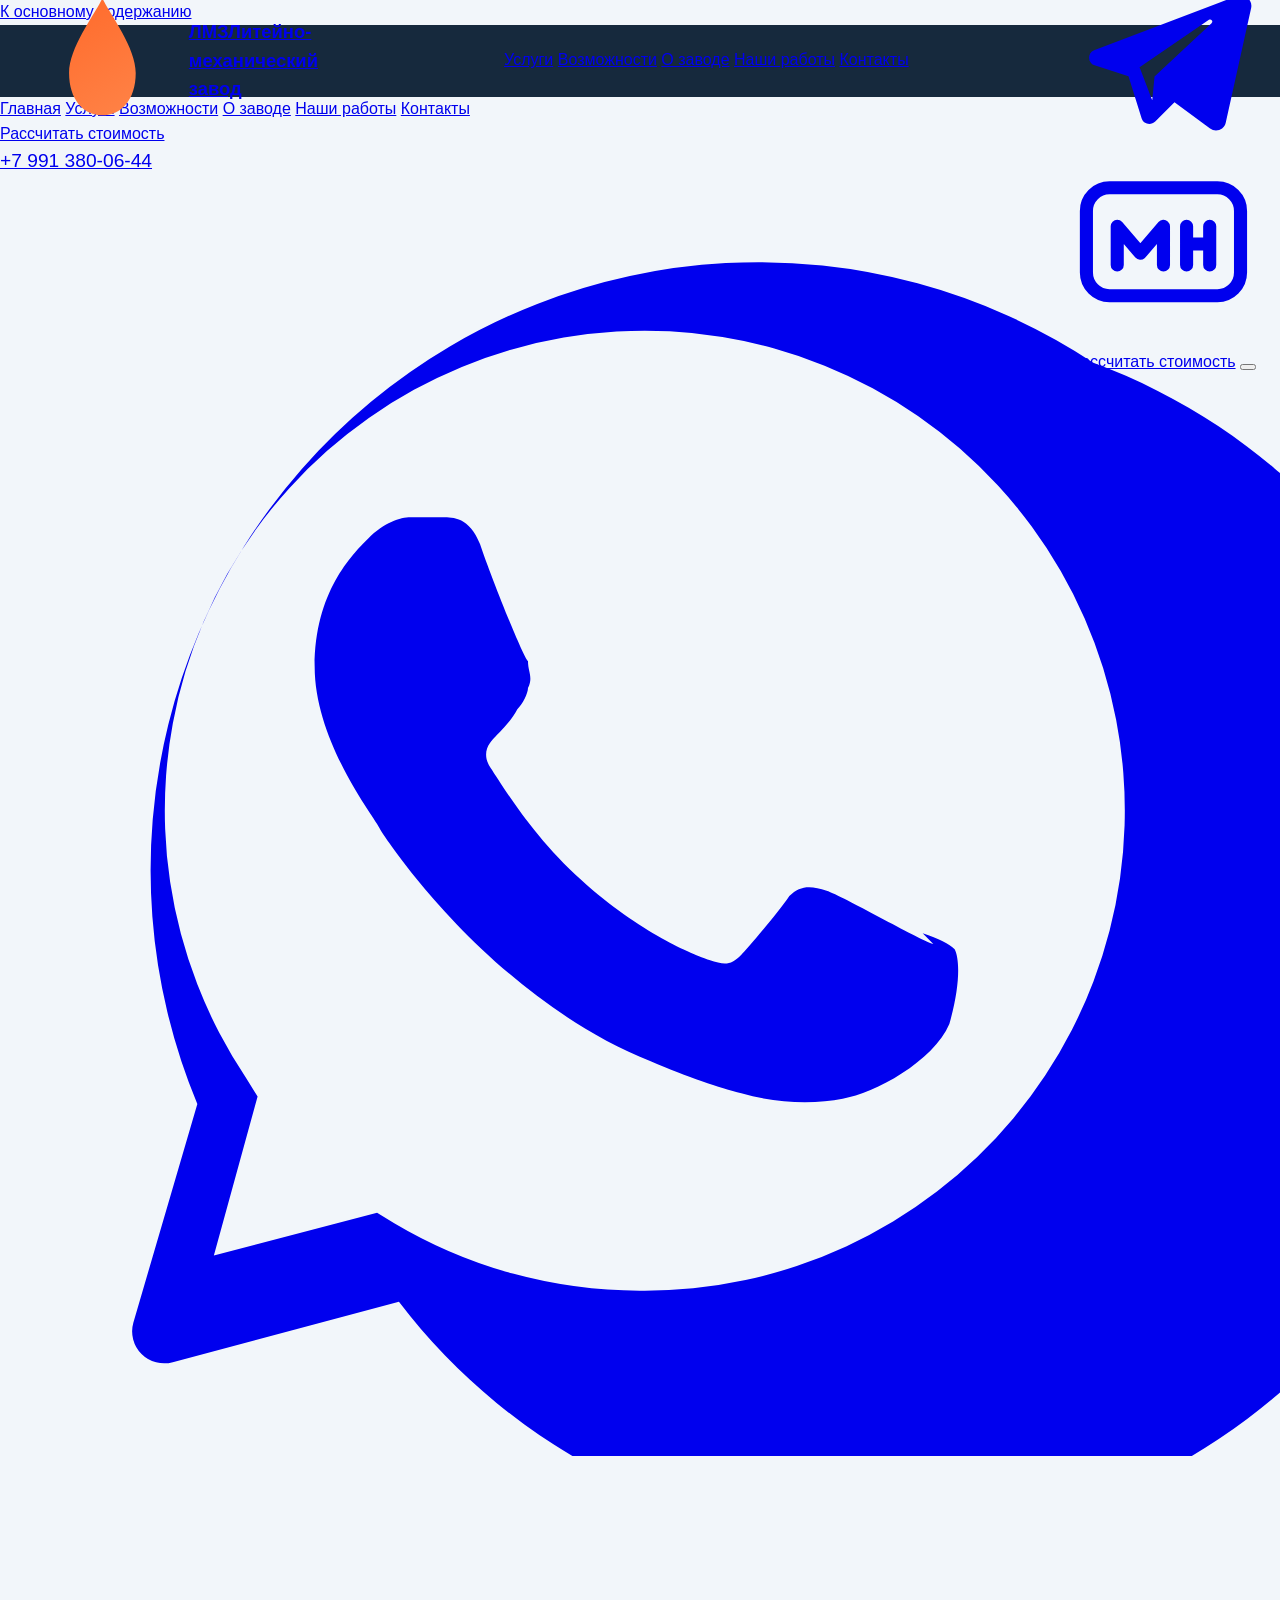
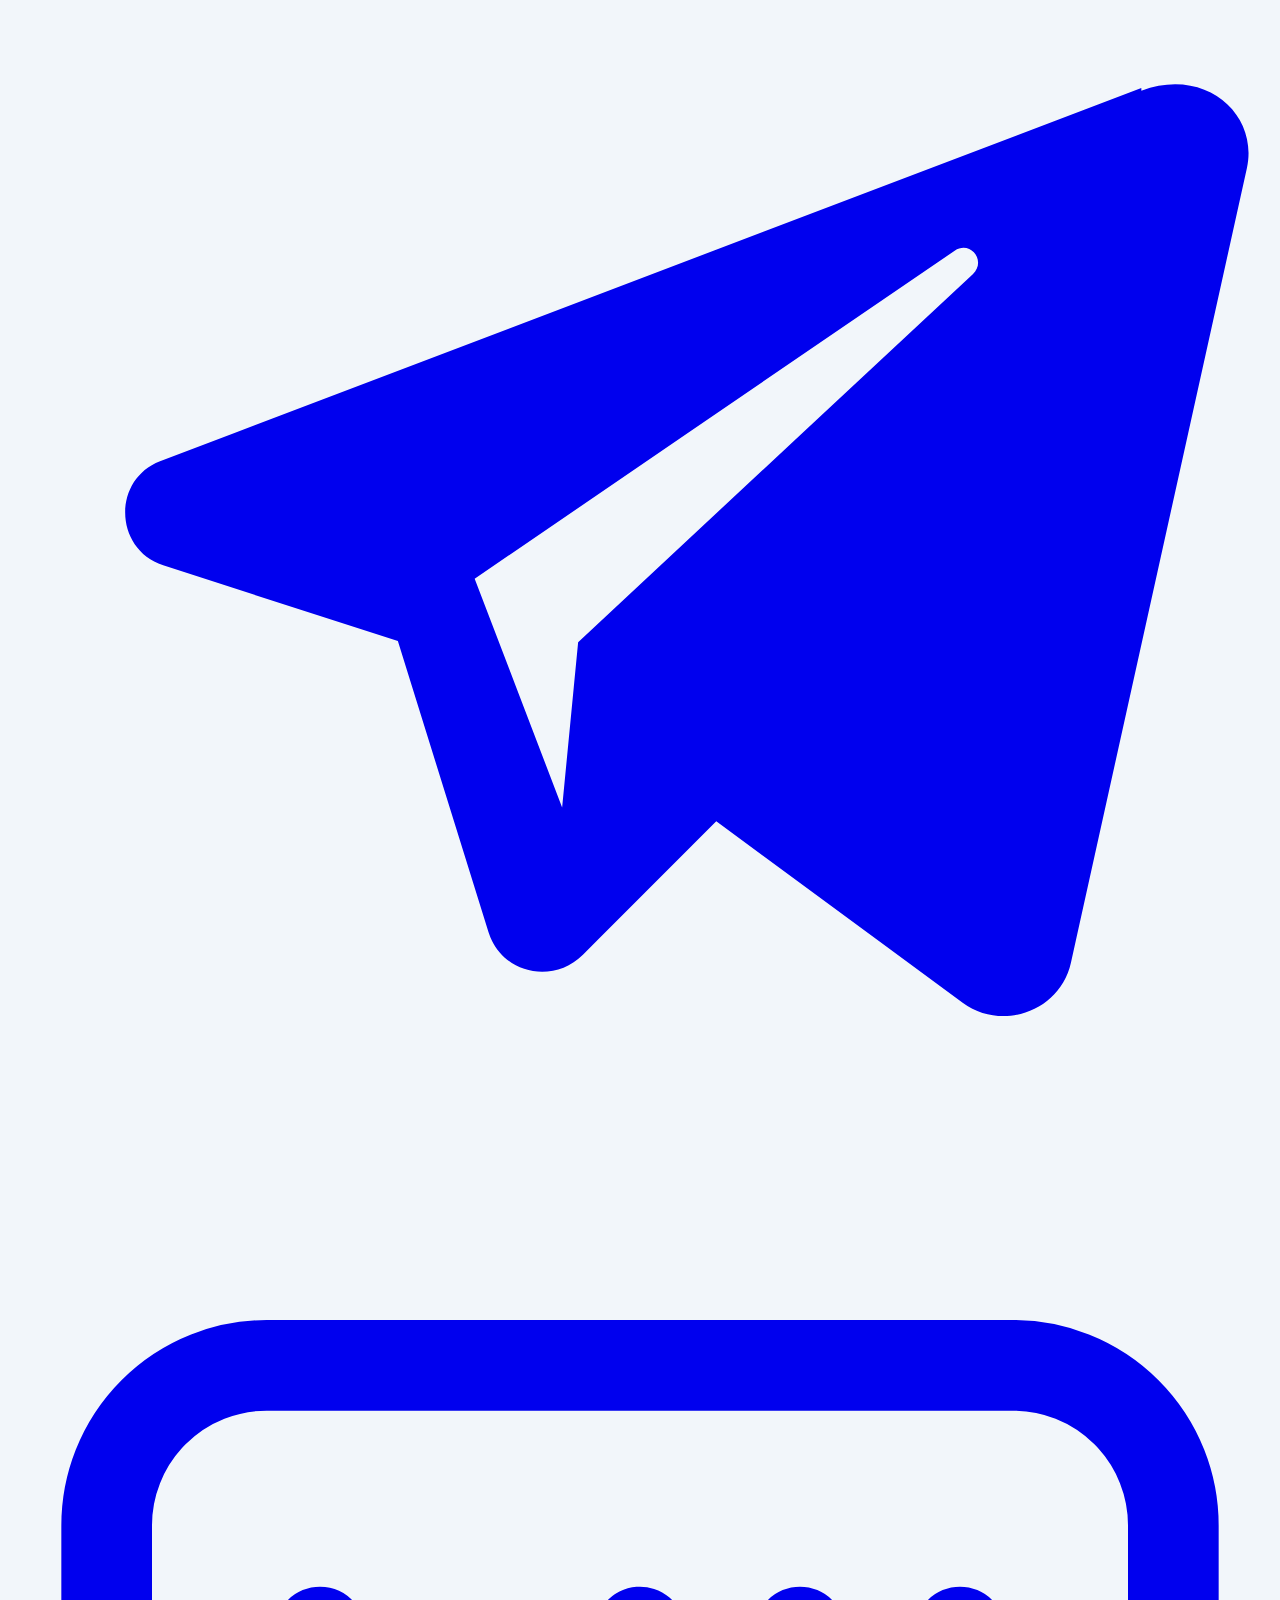
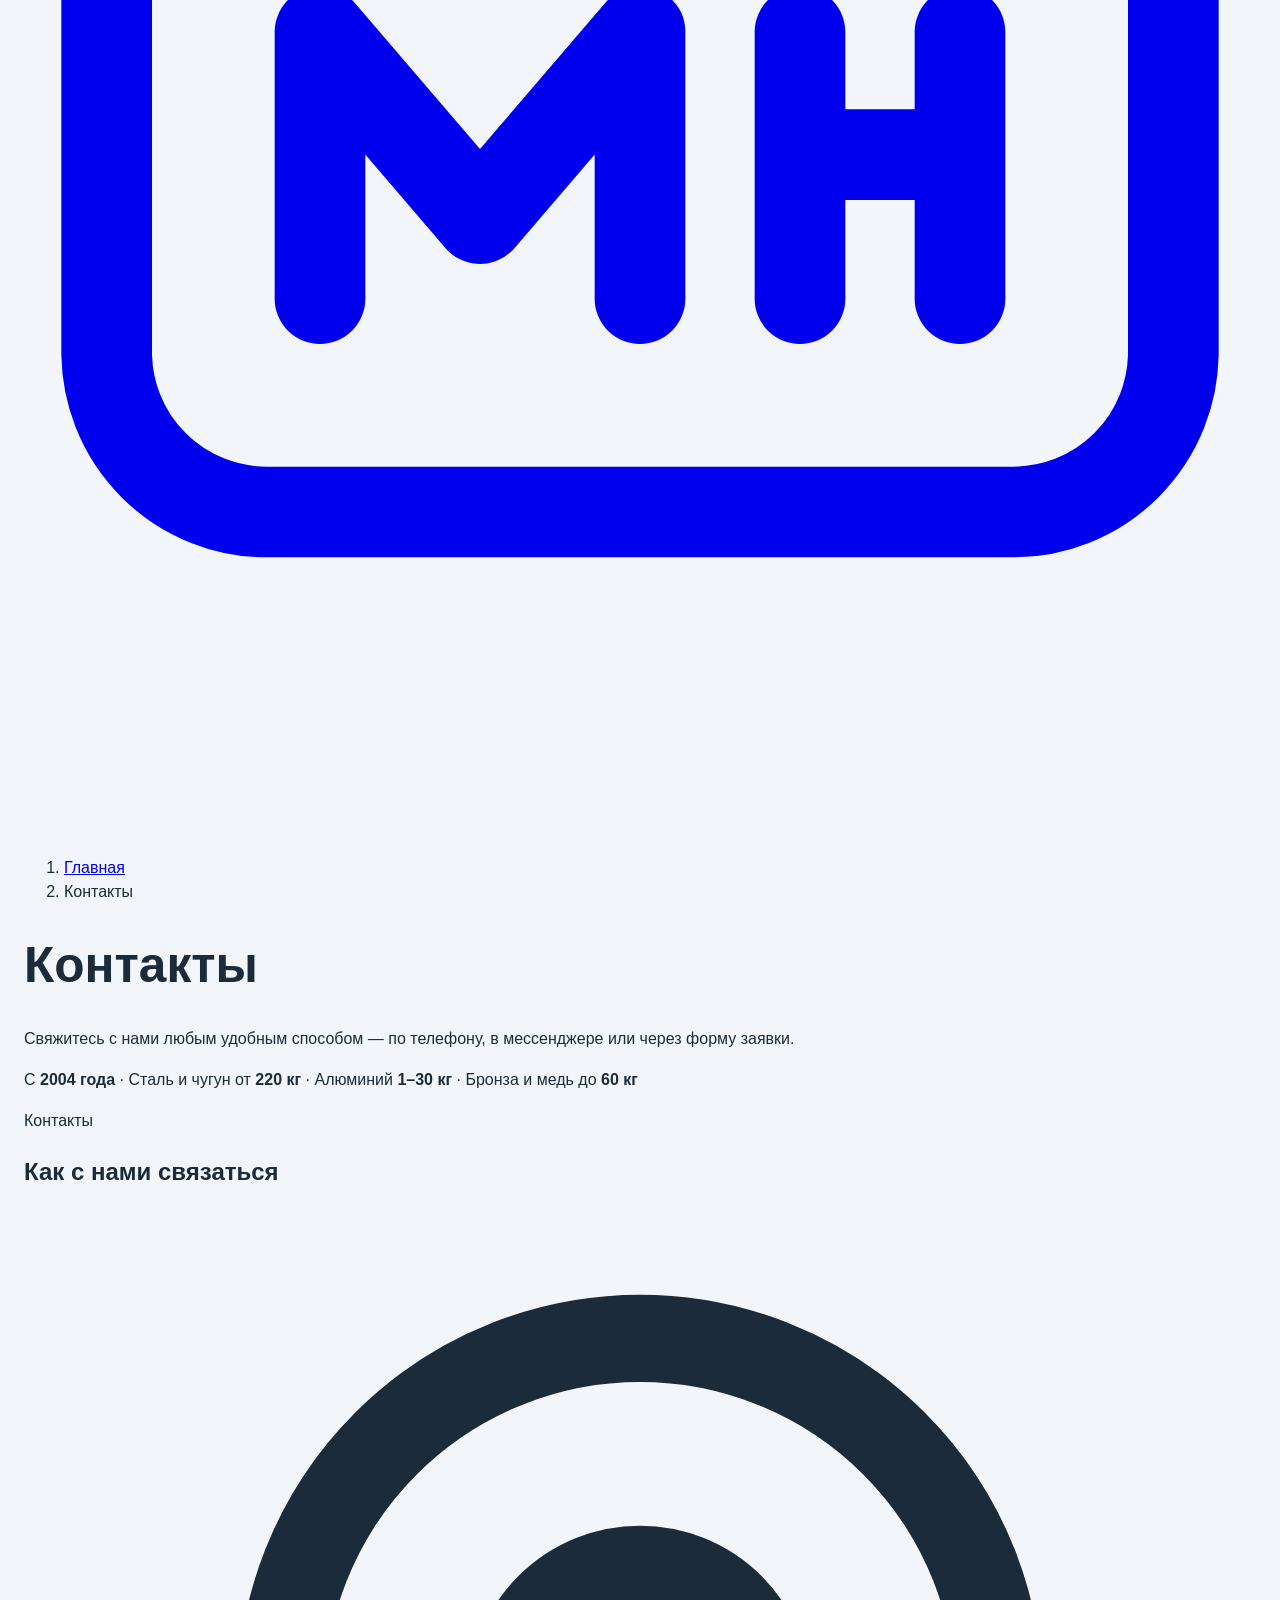
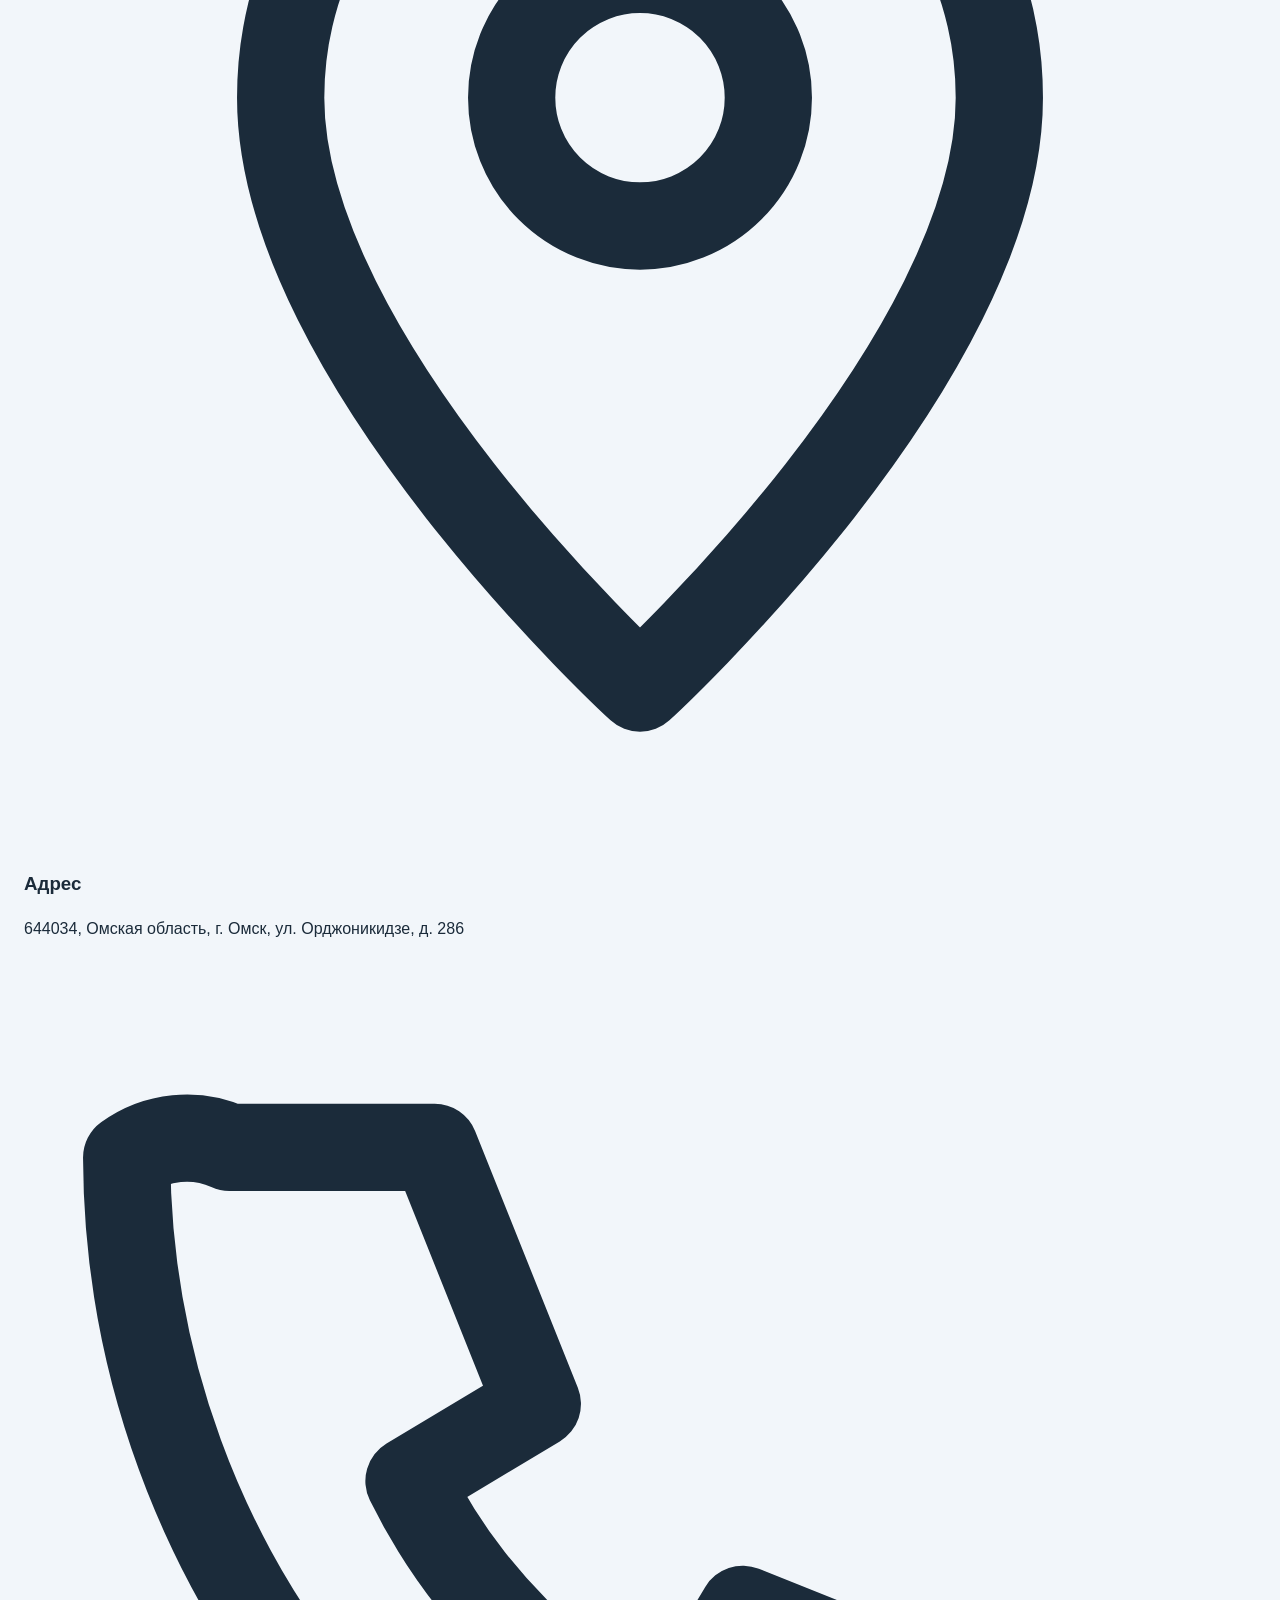
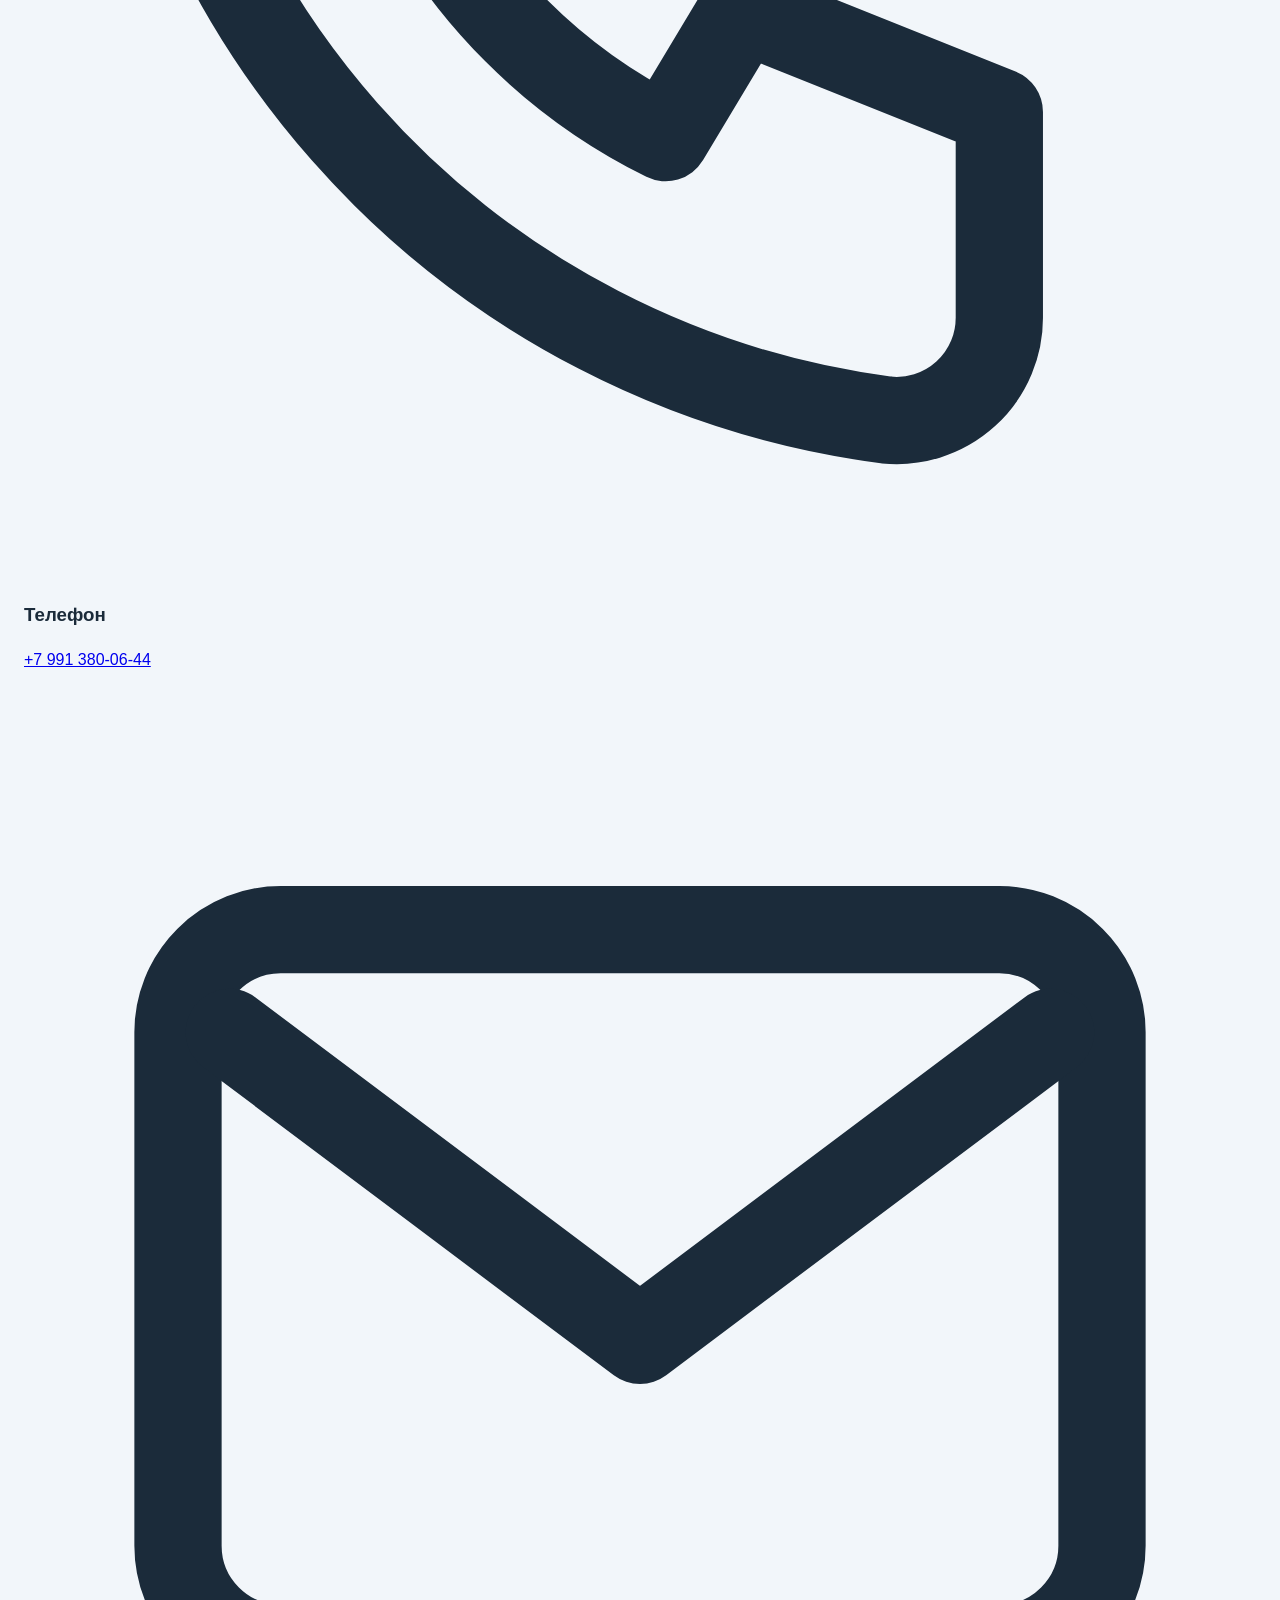
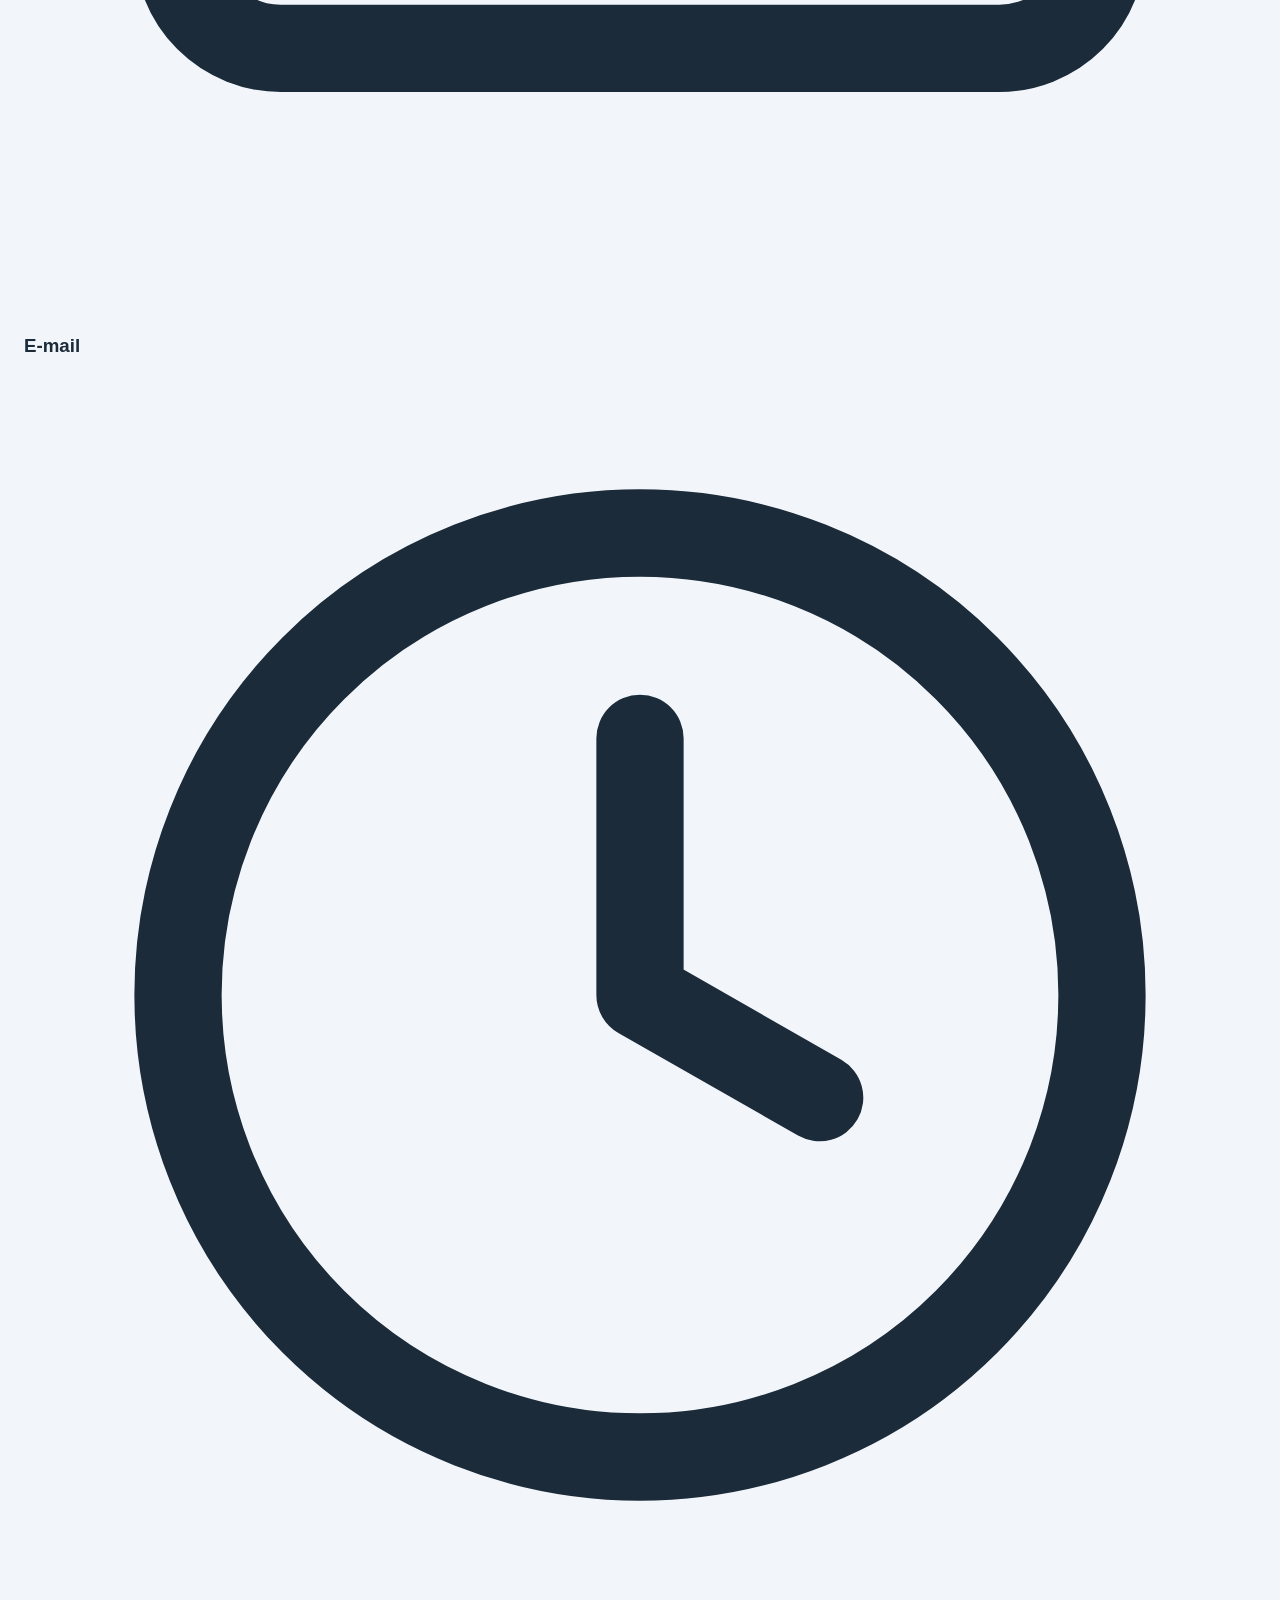
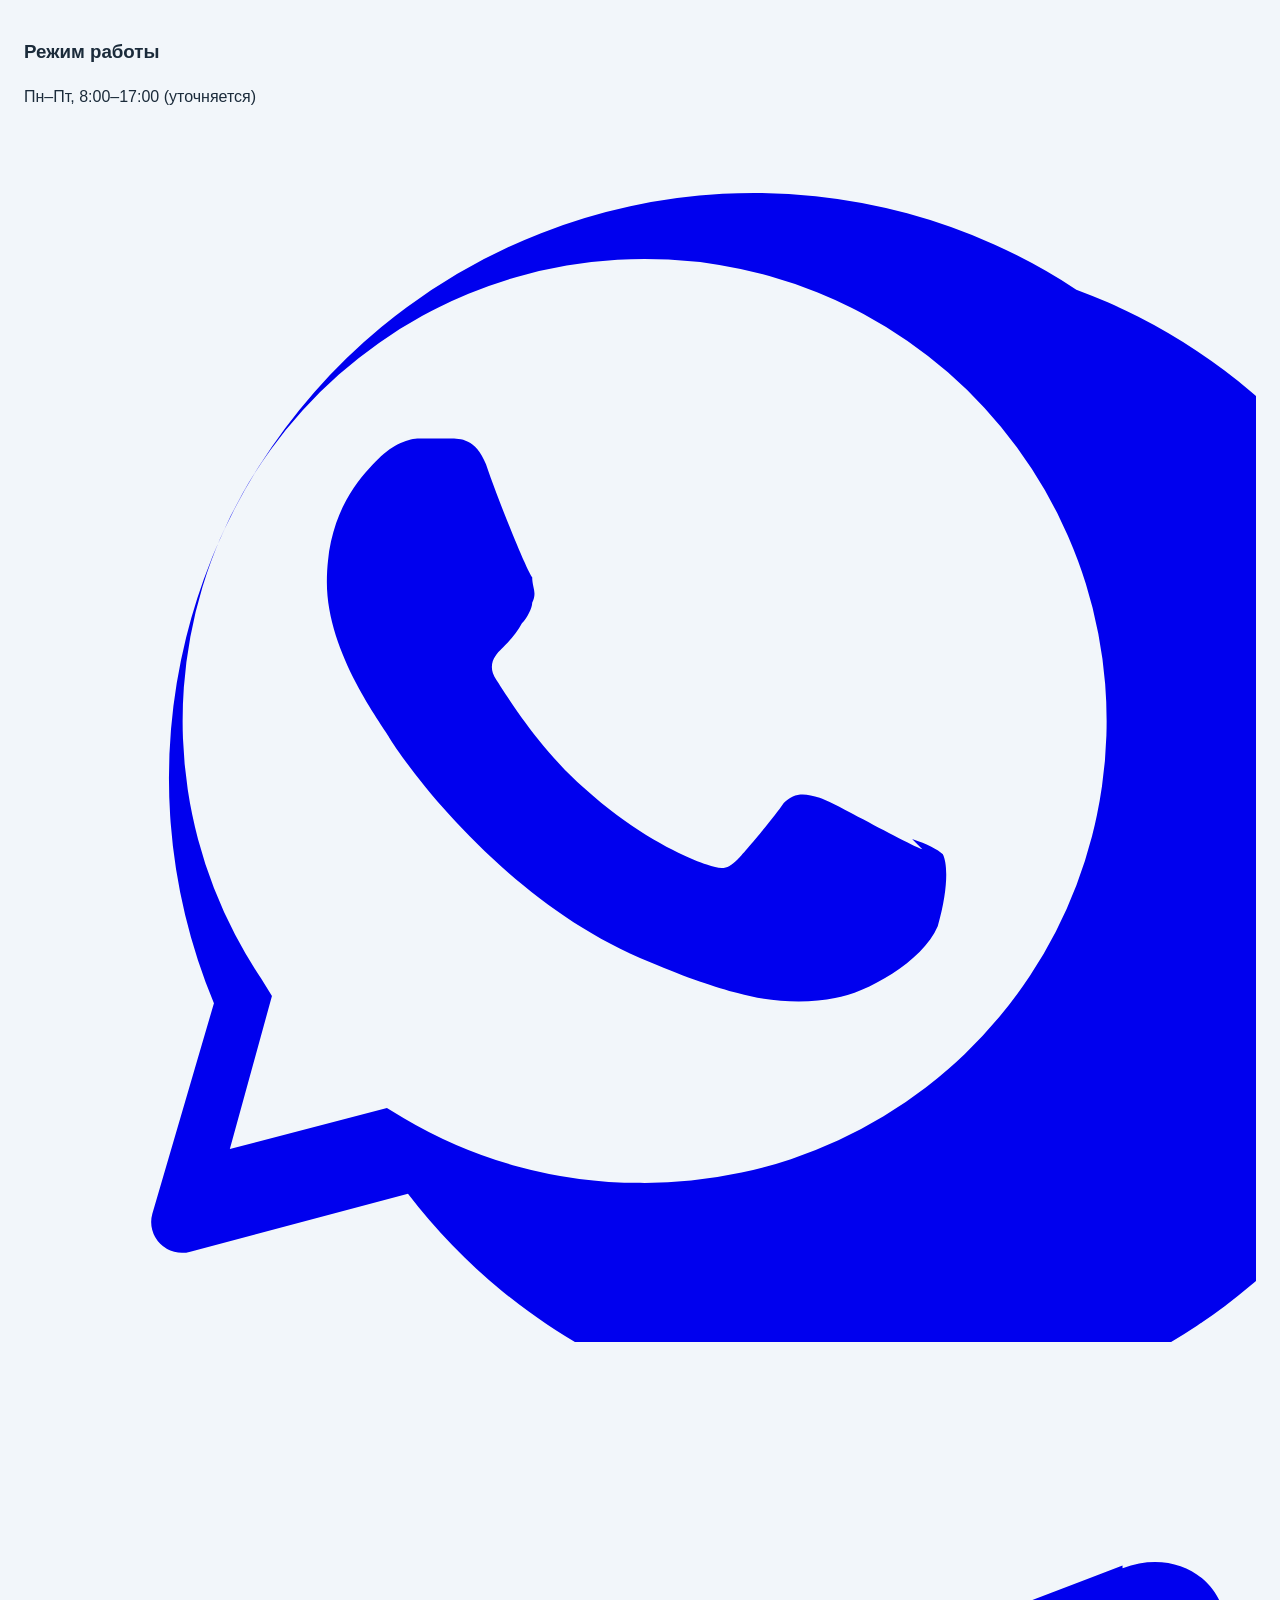
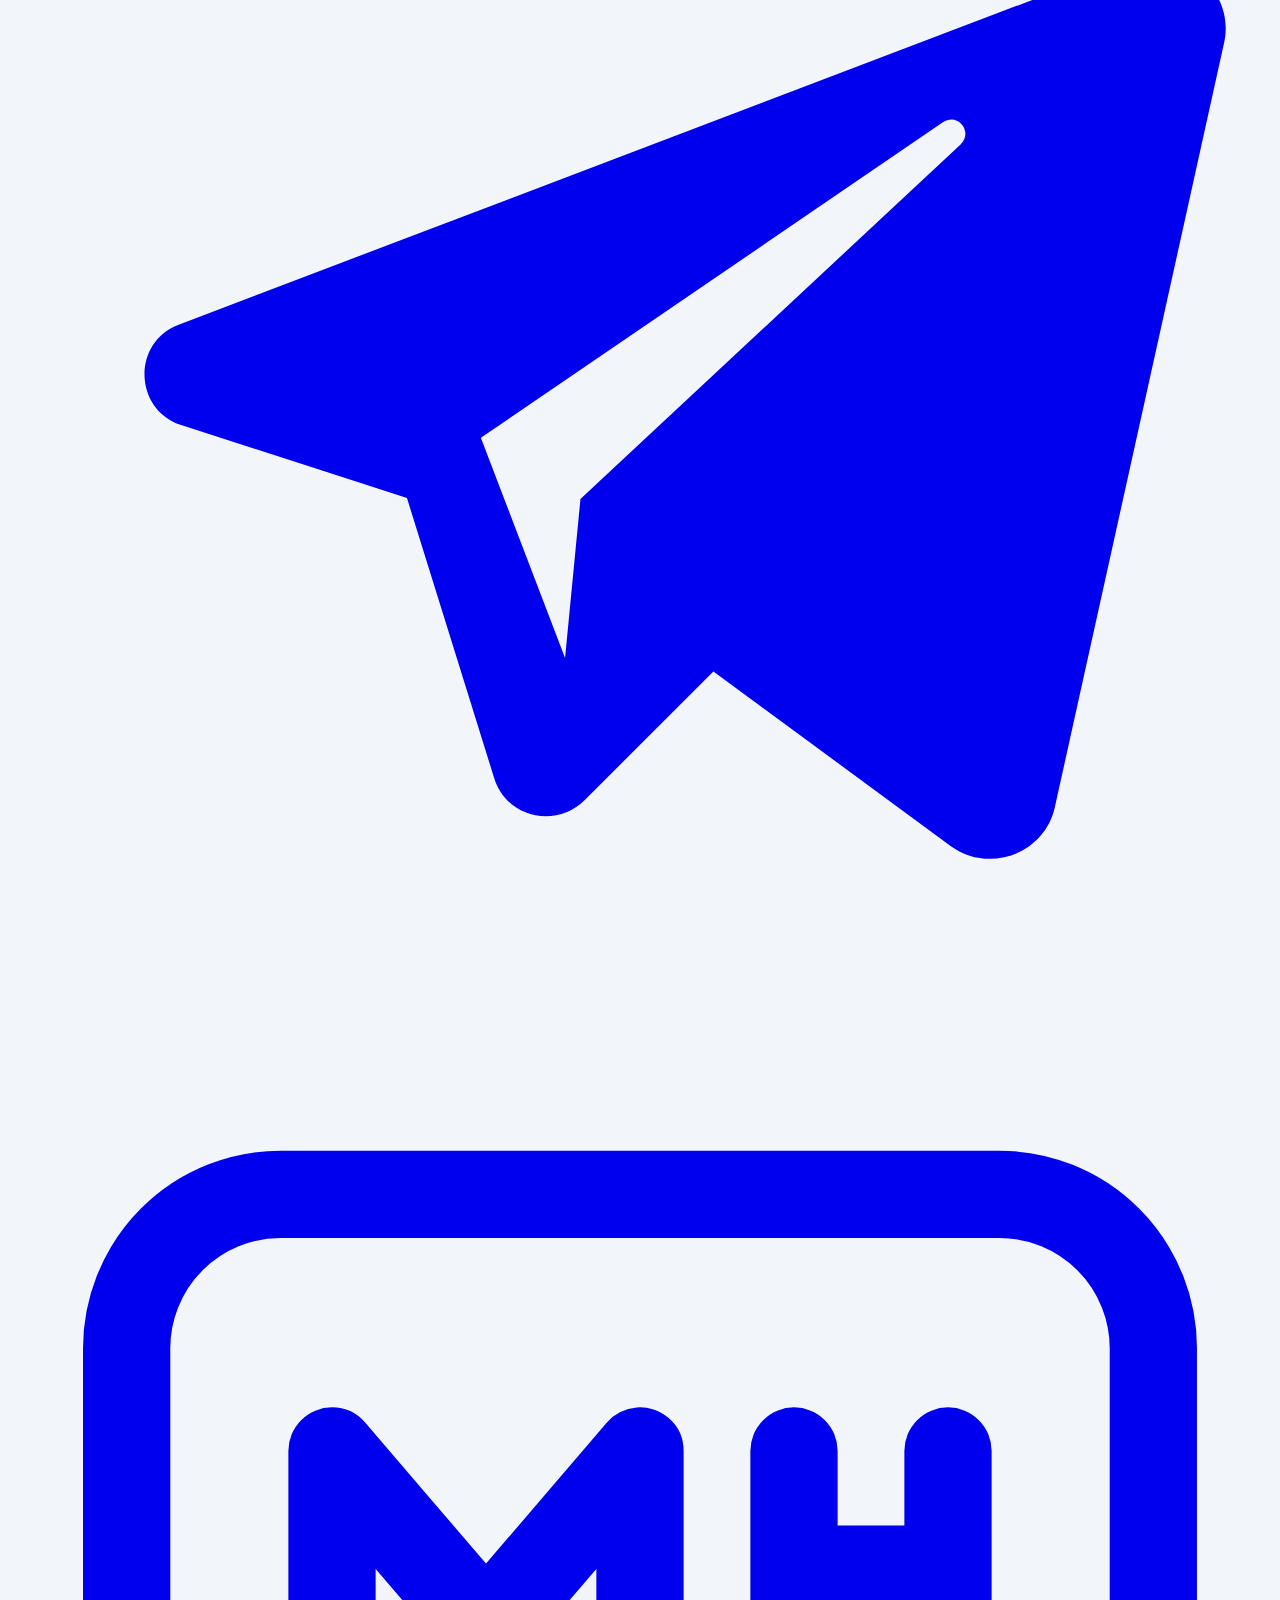
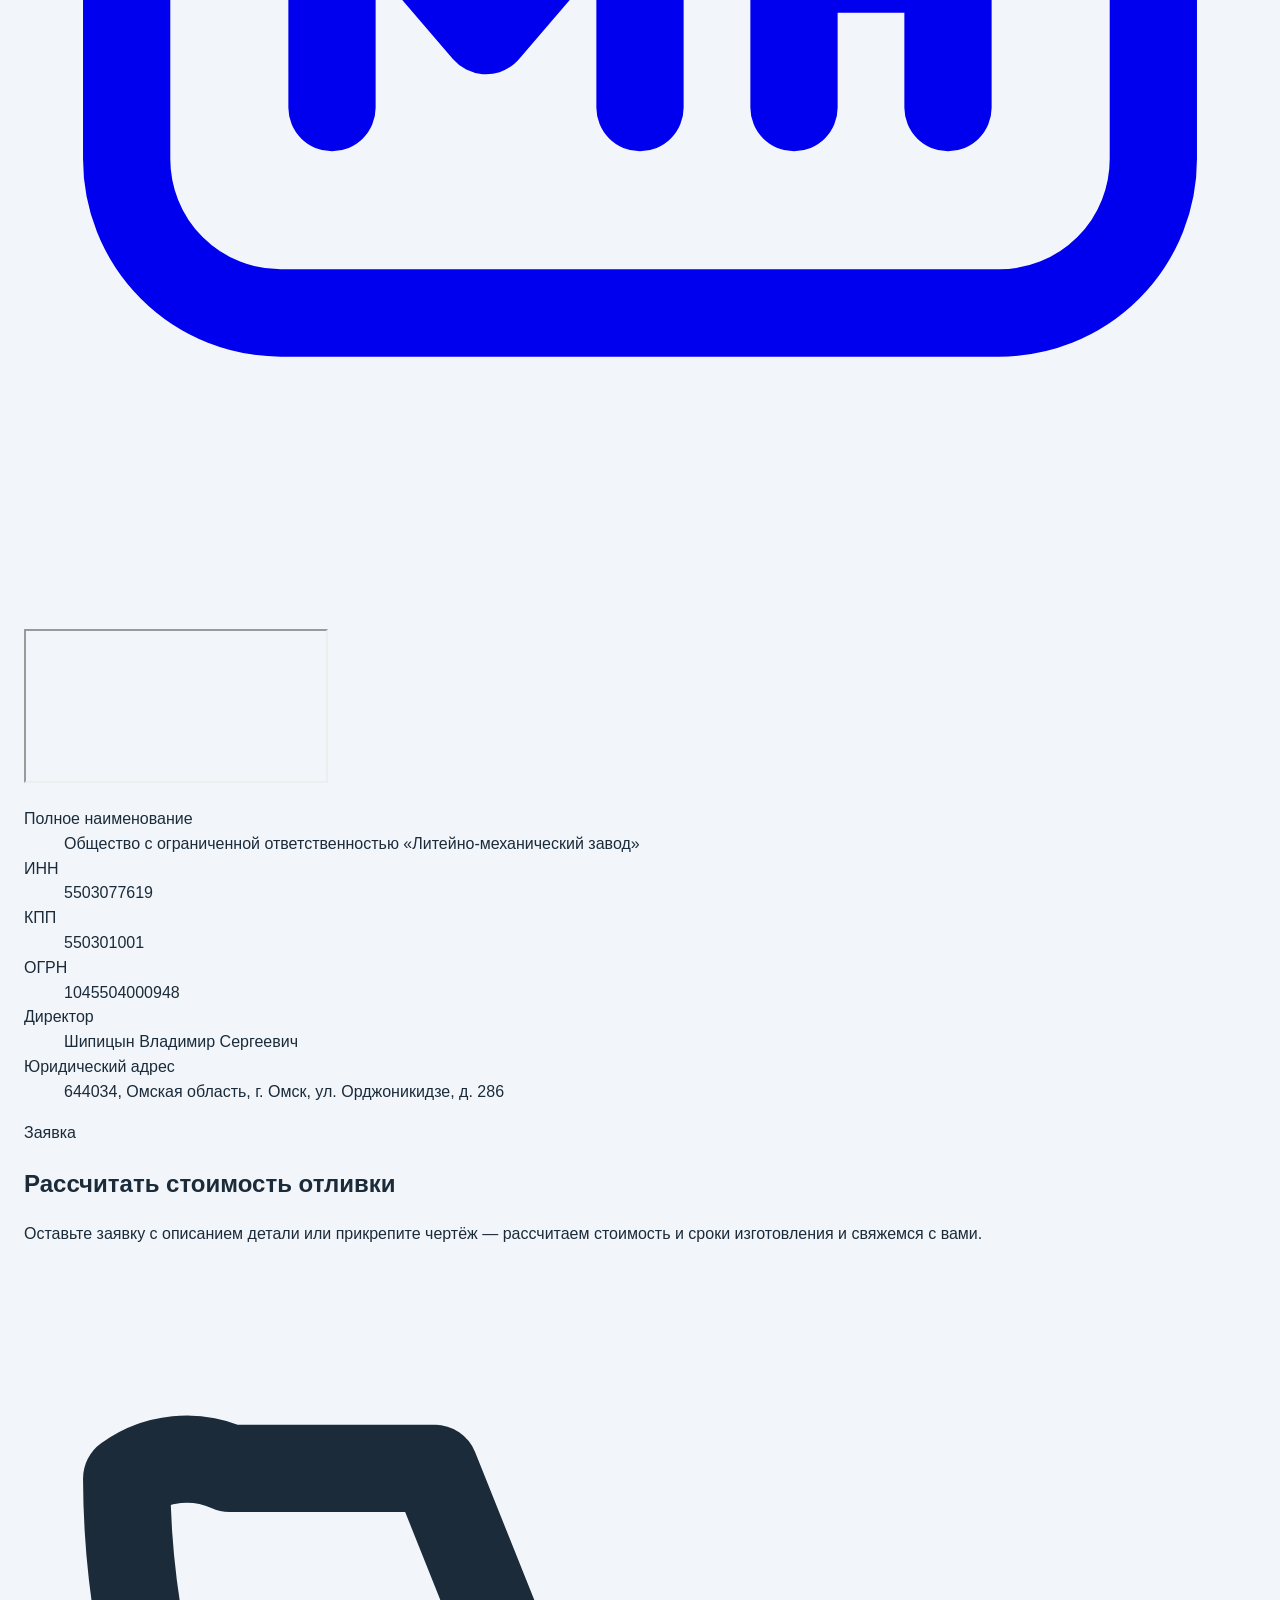
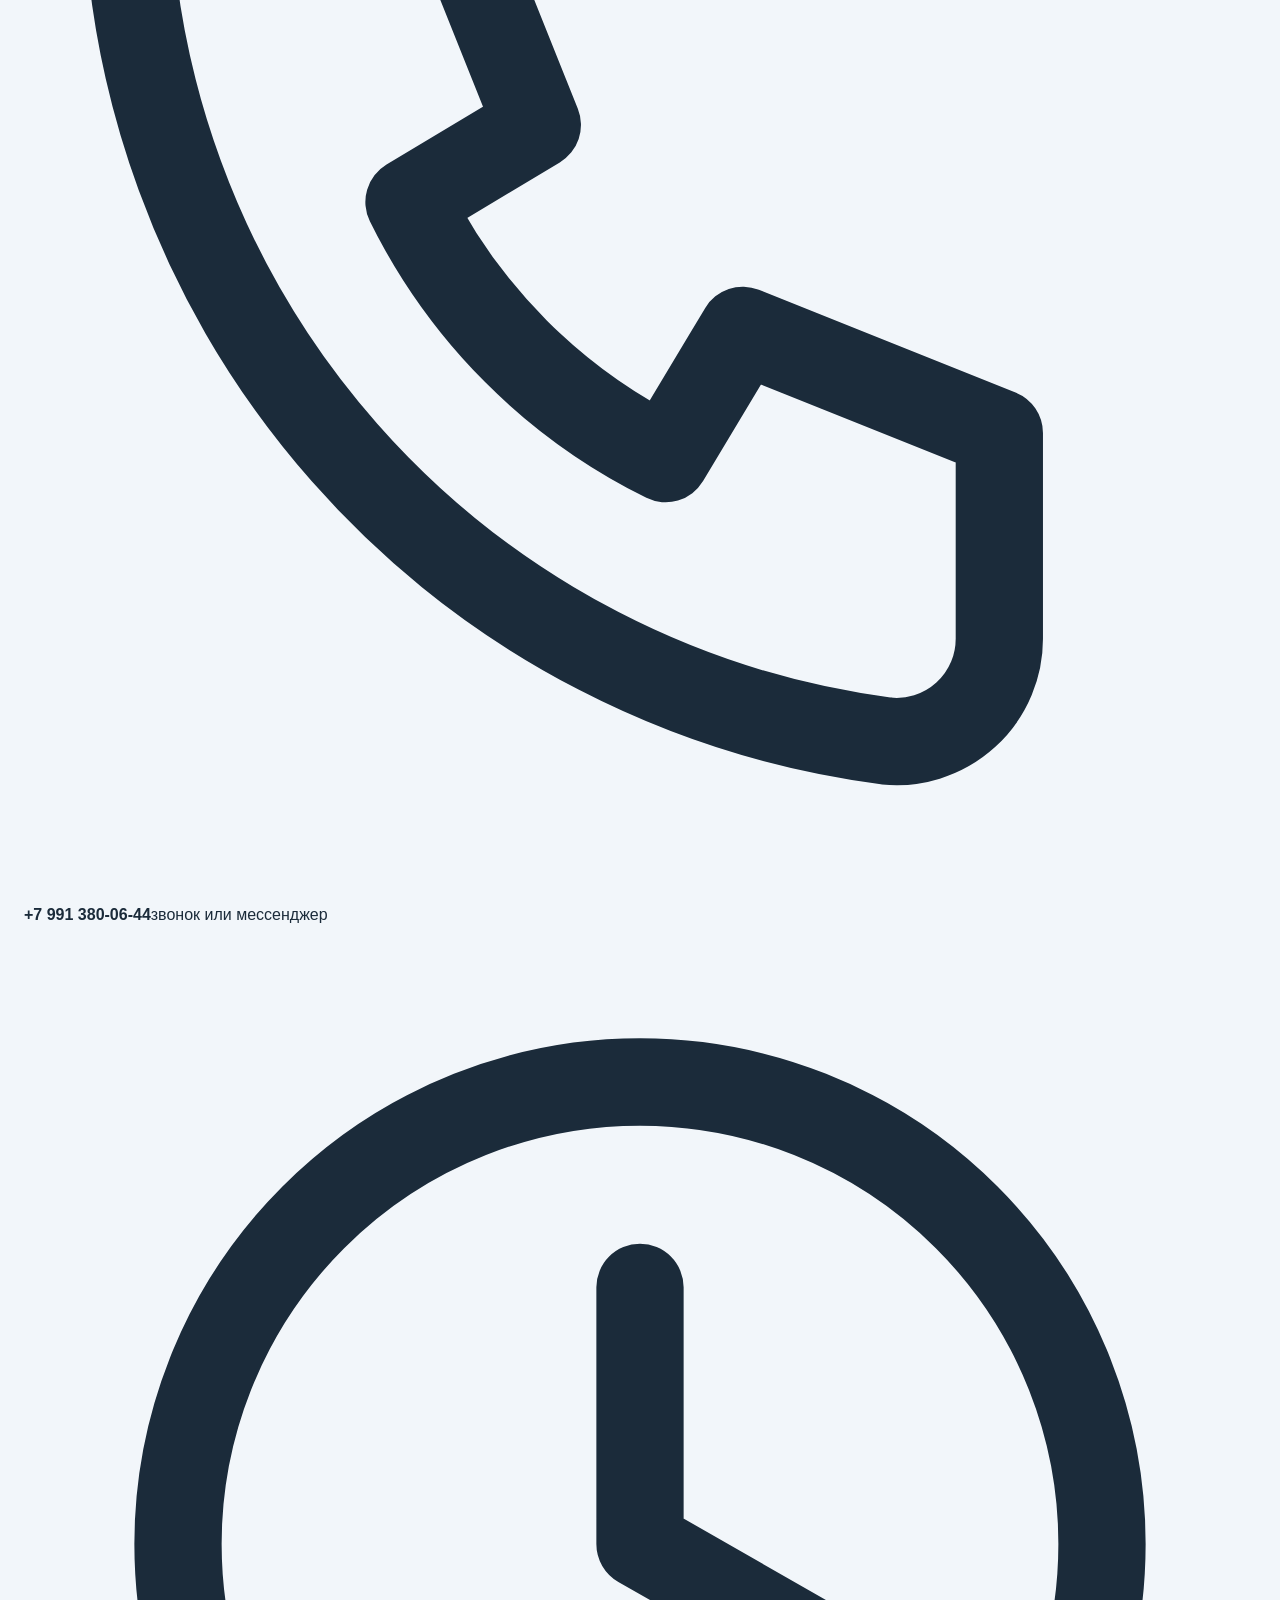
==== commit 7223c255: "deploy: 817439186f055e216f2fd657f7c24786cbc70834" ====
--- a/kontakty/index.html
+++ b/kontakty/index.html
@@ -19,15 +19,15 @@
   <meta name="twitter:title" content="Контакты ЛМЗ — адрес и телефон в Омске">
   <meta name="twitter:description" content="Контакты ООО «ЛМЗ»: адрес в Омске, телефон, мессенджеры, реквизиты компании, форма заявки на расчёт стоимости отливки.">
   <meta name="twitter:image" content="https://lmz-omsk.ru/assets/img/og-image.png">
-  <link rel="icon" href="/favicon.ico" sizes="any">
-  <link rel="icon" href="/assets/img/favicon.svg" type="image/svg+xml">
-  <link rel="apple-touch-icon" href="/assets/img/apple-touch-icon.png">
-  <link rel="manifest" href="/site.webmanifest">
+  <link rel="icon" href="/lmz-omsk-site/favicon.ico" sizes="any">
+  <link rel="icon" href="/lmz-omsk-site/assets/img/favicon.svg" type="image/svg+xml">
+  <link rel="apple-touch-icon" href="/lmz-omsk-site/assets/img/apple-touch-icon.png">
+  <link rel="manifest" href="/lmz-omsk-site/site.webmanifest">
   <meta name="theme-color" content="#16293D">
-  <link rel="preload" href="/assets/fonts/manrope-latin-700-normal.woff2" as="font" type="font/woff2" crossorigin>
-  <link rel="preload" href="/assets/fonts/manrope-cyrillic-700-normal.woff2" as="font" type="font/woff2" crossorigin>
+  <link rel="preload" href="/lmz-omsk-site/assets/fonts/manrope-latin-700-normal.woff2" as="font" type="font/woff2" crossorigin>
+  <link rel="preload" href="/lmz-omsk-site/assets/fonts/manrope-cyrillic-700-normal.woff2" as="font" type="font/woff2" crossorigin>
   <style>:root{--color-header:#16293D;--color-surface-alt:#F2F6FA;--font-main:'Manrope',-apple-system,BlinkMacSystemFont,'Segoe UI',Arial,sans-serif;--header-h:72px;--container-max:1280px;--container-pad:16px}@media(min-width:768px){:root{--container-pad:24px}}*,*::before,*::after{box-sizing:border-box}body{margin:0;font-family:var(--font-main);color:#1B2B3A;background:var(--color-surface-alt);line-height:1.55;overflow-x:hidden}.container{max-width:var(--container-max);margin:0 auto;padding-left:var(--container-pad);padding-right:var(--container-pad)}.site-header{position:sticky;top:0;z-index:500;background:var(--color-header);color:#fff;height:var(--header-h)}.site-header__inner{height:100%;display:flex;align-items:center;justify-content:space-between;gap:24px}.logo{display:flex;align-items:center;gap:8px;font-weight:800;font-size:1.15rem}h1{font-size:clamp(1.9rem,1.5rem + 2vw,3.2rem);font-weight:800;line-height:1.12}</style>
-  <link rel="stylesheet" href="/assets/css/style.css">
+  <link rel="stylesheet" href="/lmz-omsk-site/assets/css/style.css">
   <script type="application/ld+json">{"@context":"https://schema.org","@type":"LocalBusiness","@id":"https://lmz-omsk.ru/#organization","name":"ООО «ЛМЗ» — Литейно-механический завод","legalName":"Общество с ограниченной ответственностью «Литейно-механический завод»","alternateName":"ЛМЗ","taxID":"5503077619","url":"https://lmz-omsk.ru/","logo":"https://lmz-omsk.ru/assets/img/icon-512.png","image":"https://lmz-omsk.ru/assets/img/og-image.png","telephone":"+79913800644","foundingDate":"2004-01-14","address":{"@type":"PostalAddress","streetAddress":"ул. Орджоникидзе, д. 286","addressLocality":"Омск","addressRegion":"Омская область","postalCode":"644034","addressCountry":"RU"},"geo":{"@type":"GeoCoordinates","latitude":54.9926,"longitude":73.3252},"openingHoursSpecification":{"@type":"OpeningHoursSpecification","dayOfWeek":["Monday","Tuesday","Wednesday","Thursday","Friday"],"opens":"08:00","closes":"17:00"},"priceRange":"$$"}</script>
   <script type="application/ld+json">{"@context":"https://schema.org","@type":"WebSite","@id":"https://lmz-omsk.ru/#website","url":"https://lmz-omsk.ru/","name":"ООО «ЛМЗ» — литейное производство в Омске","inLanguage":"ru-RU"}</script>
   <script type="application/ld+json">{"@context":"https://schema.org","@type":"BreadcrumbList","itemListElement":[{"@type":"ListItem","position":1,"name":"Главная","item":"https://lmz-omsk.ru/"},{"@type":"ListItem","position":2,"name":"Контакты"}]}</script>
@@ -41,16 +41,16 @@
   <a class="skip-link" href="#main">К основному содержанию</a>
   <header class="site-header">
     <div class="container site-header__inner">
-      <a href="/" class="logo" aria-label="ЛМЗ — на главную">
+      <a href="/lmz-omsk-site/" class="logo" aria-label="ЛМЗ — на главную">
         <svg viewBox="0 0 40 40" class="logo__mark" aria-hidden="true"><path fill="url(#lmzGrad)" d="M20 4c1 3 8.5 12.3 8.5 19.2C28.5 30 24.8 34 20 34s-8.5-4-8.5-10.8C11.5 16.3 19 7 20 4z"/><defs><linearGradient id="lmzGrad" x1="11" y1="4" x2="29" y2="34" gradientUnits="userSpaceOnUse"><stop stop-color="#FF6A2B"/><stop offset="1" stop-color="#FF8347"/></linearGradient></defs></svg>
         <span class="logo__text">ЛМЗ<span class="logo__sub">Литейно-механический завод</span></span>
       </a>
       <nav class="main-nav" aria-label="Основная навигация">
-        <a href="/uslugi/">Услуги</a>
-        <a href="/vozmozhnosti/">Возможности</a>
-        <a href="/o-zavode/">О заводе</a>
-        <a href="/raboty/">Наши работы</a>
-        <a href="/kontakty/">Контакты</a>
+        <a href="/lmz-omsk-site/uslugi/">Услуги</a>
+        <a href="/lmz-omsk-site/vozmozhnosti/">Возможности</a>
+        <a href="/lmz-omsk-site/o-zavode/">О заводе</a>
+        <a href="/lmz-omsk-site/raboty/">Наши работы</a>
+        <a href="/lmz-omsk-site/kontakty/">Контакты</a>
       </nav>
       <div class="header-actions">
         <span class="header-city">Омск</span>
@@ -60,7 +60,7 @@
           <a href="#" class="icon-btn icon-btn--telegram" data-messenger="telegram" data-messenger-wrap aria-label="Написать в Telegram"><svg viewBox="0 0 24 24" fill="currentColor" aria-hidden="true"><path d="M21.4 4.2 3 11.2c-.9.35-.86 1.65.06 1.95l4.4 1.42 1.7 5.46c.24.77 1.2.99 1.77.42l2.5-2.5 4.62 3.4c.75.55 1.83.15 2.03-.75l3.3-14.9c.22-1.02-.79-1.9-1.98-1.45zM8.9 13.4l9-6.15c.3-.2.6.2.34.44l-7.4 6.9-.3 3.1-1.64-4.29z"/></svg></a>
           <a href="#" class="icon-btn icon-btn--max" data-messenger="max" data-messenger-wrap aria-label="Написать в MAX"><svg viewBox="0 0 24 24" fill="currentColor" aria-hidden="true"><path d="M4 5.5A2.5 2.5 0 0 1 6.5 3h11A2.5 2.5 0 0 1 20 5.5v9A2.5 2.5 0 0 1 17.5 17H10l-4.4 3.5c-.6.5-1.6.05-1.6-.75V17h-.5A2.5 2.5 0 0 1 1 14.5v-9A2.5 2.5 0 0 1 3.5 3H4v2.5z" opacity="0"/><rect x="2" y="4" width="20" height="14" rx="3" fill="none" stroke="currentColor" stroke-width="1.7"/><path d="M6 14V9l3 3.5L12 9v5" fill="none" stroke="currentColor" stroke-width="1.7" stroke-linecap="round" stroke-linejoin="round"/><path d="M15 9v5M18 9v5M15 11.3h3" fill="none" stroke="currentColor" stroke-width="1.7" stroke-linecap="round" stroke-linejoin="round"/></svg></a>
         </div>
-        <a href="/kontakty/#zayavka" class="btn btn-primary btn-sm header-cta">Рассчитать стоимость</a>
+        <a href="/lmz-omsk-site/kontakty/#zayavka" class="btn btn-primary btn-sm header-cta">Рассчитать стоимость</a>
         <button type="button" class="burger" aria-label="Открыть меню" aria-expanded="false">
           <span></span><span></span><span></span>
         </button>
@@ -69,15 +69,15 @@
   </header>
   <div class="mobile-menu" id="mobile-menu">
     <nav class="mobile-menu__nav" aria-label="Мобильная навигация">
-      <a href="/">Главная</a>
-      <a href="/uslugi/">Услуги</a>
-      <a href="/vozmozhnosti/">Возможности</a>
-      <a href="/o-zavode/">О заводе</a>
-      <a href="/raboty/">Наши работы</a>
-      <a href="/kontakty/">Контакты</a>
+      <a href="/lmz-omsk-site/">Главная</a>
+      <a href="/lmz-omsk-site/uslugi/">Услуги</a>
+      <a href="/lmz-omsk-site/vozmozhnosti/">Возможности</a>
+      <a href="/lmz-omsk-site/o-zavode/">О заводе</a>
+      <a href="/lmz-omsk-site/raboty/">Наши работы</a>
+      <a href="/lmz-omsk-site/kontakty/">Контакты</a>
     </nav>
     <div class="mobile-menu__contacts">
-      <a class="btn btn-primary btn-block" href="/kontakty/#zayavka">Рассчитать стоимость</a>
+      <a class="btn btn-primary btn-block" href="/lmz-omsk-site/kontakty/#zayavka">Рассчитать стоимость</a>
       <a class="header-phone" href="tel:+79913800644" data-site-phone-href data-site-phone style="display:block;font-size:1.2rem">+7 991 380-06-44</a>
       <div class="mobile-menu__messengers">
         <a href="#" class="icon-btn icon-btn--whatsapp" data-messenger="whatsapp" data-messenger-wrap aria-label="Написать в WhatsApp"><svg viewBox="0 0 24 24" fill="currentColor" aria-hidden="true"><path d="M17.5 14.4c-.3-.1-1.7-.9-2-1-.3-.1-.5-.1-.7.1-.2.3-.8 1-.9 1.1-.2.2-.3.2-.6.1-.3-.1-1.3-.5-2.4-1.5-.9-.8-1.5-1.8-1.7-2.1-.2-.3 0-.5.1-.6.1-.1.3-.3.4-.5.1-.1.2-.3.2-.4.1-.2 0-.3 0-.5-.1-.1-.7-1.6-.9-2.2-.2-.5-.5-.5-.7-.5h-.6c-.2 0-.5.1-.8.4-.3.3-1 1-1 2.4s1.1 2.8 1.2 3c.1.2 2.1 3.2 5.1 4.4.7.3 1.3.5 1.7.6.7.2 1.4.2 1.9.1.6-.1 1.7-.7 2-1.4.2-.7.2-1.2.1-1.4-.1-.1-.3-.2-.6-.3z"/><path d="M20.5 3.5A11.4 11.4 0 0 0 3.7 17.4L2.5 21.5a.6.6 0 0 0 .74.74l4.24-1.13A11.4 11.4 0 1 0 20.5 3.5zM12 20.9a9 9 0 0 1-4.6-1.26l-.33-.2-3.06.8.82-2.98-.21-.34A9 9 0 1 1 12 20.9z"/></svg></a>
@@ -88,7 +88,7 @@
   </div>
   <main id="main">
 <header class="page-hero">
-    <nav class="breadcrumbs" aria-label="Хлебные крошки"><div class="container"><ol><li><a href="/">Главная</a></li><li aria-current="page">Контакты</li></ol></div></nav>
+    <nav class="breadcrumbs" aria-label="Хлебные крошки"><div class="container"><ol><li><a href="/lmz-omsk-site/">Главная</a></li><li aria-current="page">Контакты</li></ol></div></nav>
     <div class="container">
       <h1>Контакты</h1>
       <p class="lead">Свяжитесь с нами любым удобным способом — по телефону, в мессенджере или через форму заявки.</p>
@@ -154,7 +154,7 @@
           </div>
         </div>
         <div class="reveal">
-          <form data-ajax-form data-form-type="calc" action="/mail/send.php" method="post" enctype="multipart/form-data" novalidate>
+          <form data-ajax-form data-form-type="calc" action="/lmz-omsk-site/mail/send.php" method="post" enctype="multipart/form-data" novalidate>
             <input type="hidden" name="form_type" value="calc">
             <input type="hidden" name="form_ts" value="">
             <div class="honeypot" aria-hidden="true">
@@ -192,7 +192,7 @@
             </div>
             <div class="checkbox-field">
               <input type="checkbox" id="f-consent" name="consent" required checked value="1">
-              <label for="f-consent">Согласен(на) на <a href="/soglasie-na-obrabotku-dannyh/" target="_blank">обработку персональных данных</a></label>
+              <label for="f-consent">Согласен(на) на <a href="/lmz-omsk-site/soglasie-na-obrabotku-dannyh/" target="_blank">обработку персональных данных</a></label>
             </div>
             <button type="submit" class="btn btn-primary btn-block">Отправить заявку</button>
             <div class="form-status" role="status" aria-live="polite"></div>
@@ -206,7 +206,7 @@
     <div class="container">
       <div class="footer-grid">
         <div class="footer-col">
-          <a href="/" class="logo" aria-label="ЛМЗ — на главную" style="margin-bottom:16px">
+          <a href="/lmz-omsk-site/" class="logo" aria-label="ЛМЗ — на главную" style="margin-bottom:16px">
             <svg viewBox="0 0 40 40" class="logo__mark" aria-hidden="true"><path fill="url(#lmzGrad)" d="M20 4c1 3 8.5 12.3 8.5 19.2C28.5 30 24.8 34 20 34s-8.5-4-8.5-10.8C11.5 16.3 19 7 20 4z"/><defs><linearGradient id="lmzGrad" x1="11" y1="4" x2="29" y2="34" gradientUnits="userSpaceOnUse"><stop stop-color="#FF6A2B"/><stop offset="1" stop-color="#FF8347"/></linearGradient></defs></svg>
             <span class="logo__text" style="color:#fff">ЛМЗ<span class="logo__sub">Литейно-механический завод</span></span>
           </a>
@@ -225,23 +225,23 @@
         <div class="footer-col">
           <h3>Навигация</h3>
           <ul>
-            <li><a href="/">Главная</a></li>
-            <li><a href="/uslugi/">Услуги</a></li>
-            <li><a href="/vozmozhnosti/">Возможности</a></li>
-            <li><a href="/o-zavode/">О заводе</a></li>
-            <li><a href="/raboty/">Наши работы</a></li>
-            <li><a href="/kontakty/">Контакты</a></li>
+            <li><a href="/lmz-omsk-site/">Главная</a></li>
+            <li><a href="/lmz-omsk-site/uslugi/">Услуги</a></li>
+            <li><a href="/lmz-omsk-site/vozmozhnosti/">Возможности</a></li>
+            <li><a href="/lmz-omsk-site/o-zavode/">О заводе</a></li>
+            <li><a href="/lmz-omsk-site/raboty/">Наши работы</a></li>
+            <li><a href="/lmz-omsk-site/kontakty/">Контакты</a></li>
           </ul>
         </div>
         <div class="footer-col">
           <h3>Услуги</h3>
           <ul>
-            <li><a href="/uslugi/lityo-chuguna/">Литьё чугуна</a></li>
-            <li><a href="/uslugi/lityo-stali/">Литьё стали</a></li>
-            <li><a href="/uslugi/lityo-bronzy-i-medi/">Литьё бронзы и меди</a></li>
-            <li><a href="/uslugi/lityo-alyuminiya/">Литьё алюминия</a></li>
-            <li><a href="/uslugi/lityo-v-pgs/">Литьё в ПГС</a></li>
-            <li><a href="/uslugi/kokilnoe-lityo/">Кокильное литьё</a></li>
+            <li><a href="/lmz-omsk-site/uslugi/lityo-chuguna/">Литьё чугуна</a></li>
+            <li><a href="/lmz-omsk-site/uslugi/lityo-stali/">Литьё стали</a></li>
+            <li><a href="/lmz-omsk-site/uslugi/lityo-bronzy-i-medi/">Литьё бронзы и меди</a></li>
+            <li><a href="/lmz-omsk-site/uslugi/lityo-alyuminiya/">Литьё алюминия</a></li>
+            <li><a href="/lmz-omsk-site/uslugi/lityo-v-pgs/">Литьё в ПГС</a></li>
+            <li><a href="/lmz-omsk-site/uslugi/kokilnoe-lityo/">Кокильное литьё</a></li>
           </ul>
         </div>
         <div class="footer-col">
@@ -257,8 +257,8 @@
       <div class="footer-bottom">
         <span>© <span data-site-year>2026</span> ООО «ЛМЗ». Все права защищены.</span>
         <div class="footer-bottom-links">
-          <a href="/politika-konfidencialnosti/">Политика конфиденциальности</a>
-          <a href="/soglasie-na-obrabotku-dannyh/">Согласие на обработку данных</a>
+          <a href="/lmz-omsk-site/politika-konfidencialnosti/">Политика конфиденциальности</a>
+          <a href="/lmz-omsk-site/soglasie-na-obrabotku-dannyh/">Согласие на обработку данных</a>
           <a class="footer-credit" href="https://sitomika.ru/?utm_source=lmz-omsk&amp;utm_medium=footer&amp;utm_campaign=client-sites" target="_blank" rel="noopener">Разработано в sitomika.ru</a>
         </div>
       </div>
@@ -279,7 +279,7 @@
       <button class="modal__close" type="button" data-close-modal aria-label="Закрыть окно"><svg viewBox="0 0 24 24" fill="none" stroke="currentColor" stroke-width="2" stroke-linecap="round" stroke-linejoin="round" aria-hidden="true"><path d="M6 6l12 12M18 6 6 18"/></svg></button>
       <h3 id="modal-callback-title">Заказать обратный звонок</h3>
       <p>Оставьте телефон — перезвоним в рабочее время и обсудим детали заказа.</p>
-      <form data-ajax-form data-form-type="callback" action="/mail/send.php" method="post" novalidate>
+      <form data-ajax-form data-form-type="callback" action="/lmz-omsk-site/mail/send.php" method="post" novalidate>
         <input type="hidden" name="form_type" value="callback">
         <input type="hidden" name="form_ts" value="">
         <div class="honeypot" aria-hidden="true">
@@ -298,7 +298,7 @@
         </div>
         <div class="checkbox-field">
           <input type="checkbox" id="cb-consent" name="consent" required checked value="1">
-          <label for="cb-consent">Согласен(на) на <a href="/soglasie-na-obrabotku-dannyh/" target="_blank">обработку персональных данных</a></label>
+          <label for="cb-consent">Согласен(на) на <a href="/lmz-omsk-site/soglasie-na-obrabotku-dannyh/" target="_blank">обработку персональных данных</a></label>
         </div>
         <button type="submit" class="btn btn-primary btn-block">Заказать звонок</button>
         <div class="form-status" role="status" aria-live="polite"></div>
@@ -306,13 +306,13 @@
     </div>
   </div>
   <div class="cookie-banner" role="region" aria-label="Уведомление об использовании cookie">
-    <p>Мы используем файлы cookie для корректной работы сайта и встроенных виджетов (например, карты). Продолжая пользоваться сайтом, вы соглашаетесь с <a href="/politika-konfidencialnosti/">политикой конфиденциальности</a>.</p>
+    <p>Мы используем файлы cookie для корректной работы сайта и встроенных виджетов (например, карты). Продолжая пользоваться сайтом, вы соглашаетесь с <a href="/lmz-omsk-site/politika-konfidencialnosti/">политикой конфиденциальности</a>.</p>
     <div class="cookie-banner__actions">
       <button type="button" class="btn btn-primary btn-sm" data-cookie-accept>Принять</button>
     </div>
   </div>
-  <script src="/assets/js/config.js" defer></script>
-  <script src="/assets/js/main.js" defer></script>
+  <script src="/lmz-omsk-site/assets/js/config.js" defer></script>
+  <script src="/lmz-omsk-site/assets/js/main.js" defer></script>
   
   <!-- Google Analytics (GA4): либо разместите здесь, либо в <head> — см. комментарий выше -->
 </body>
